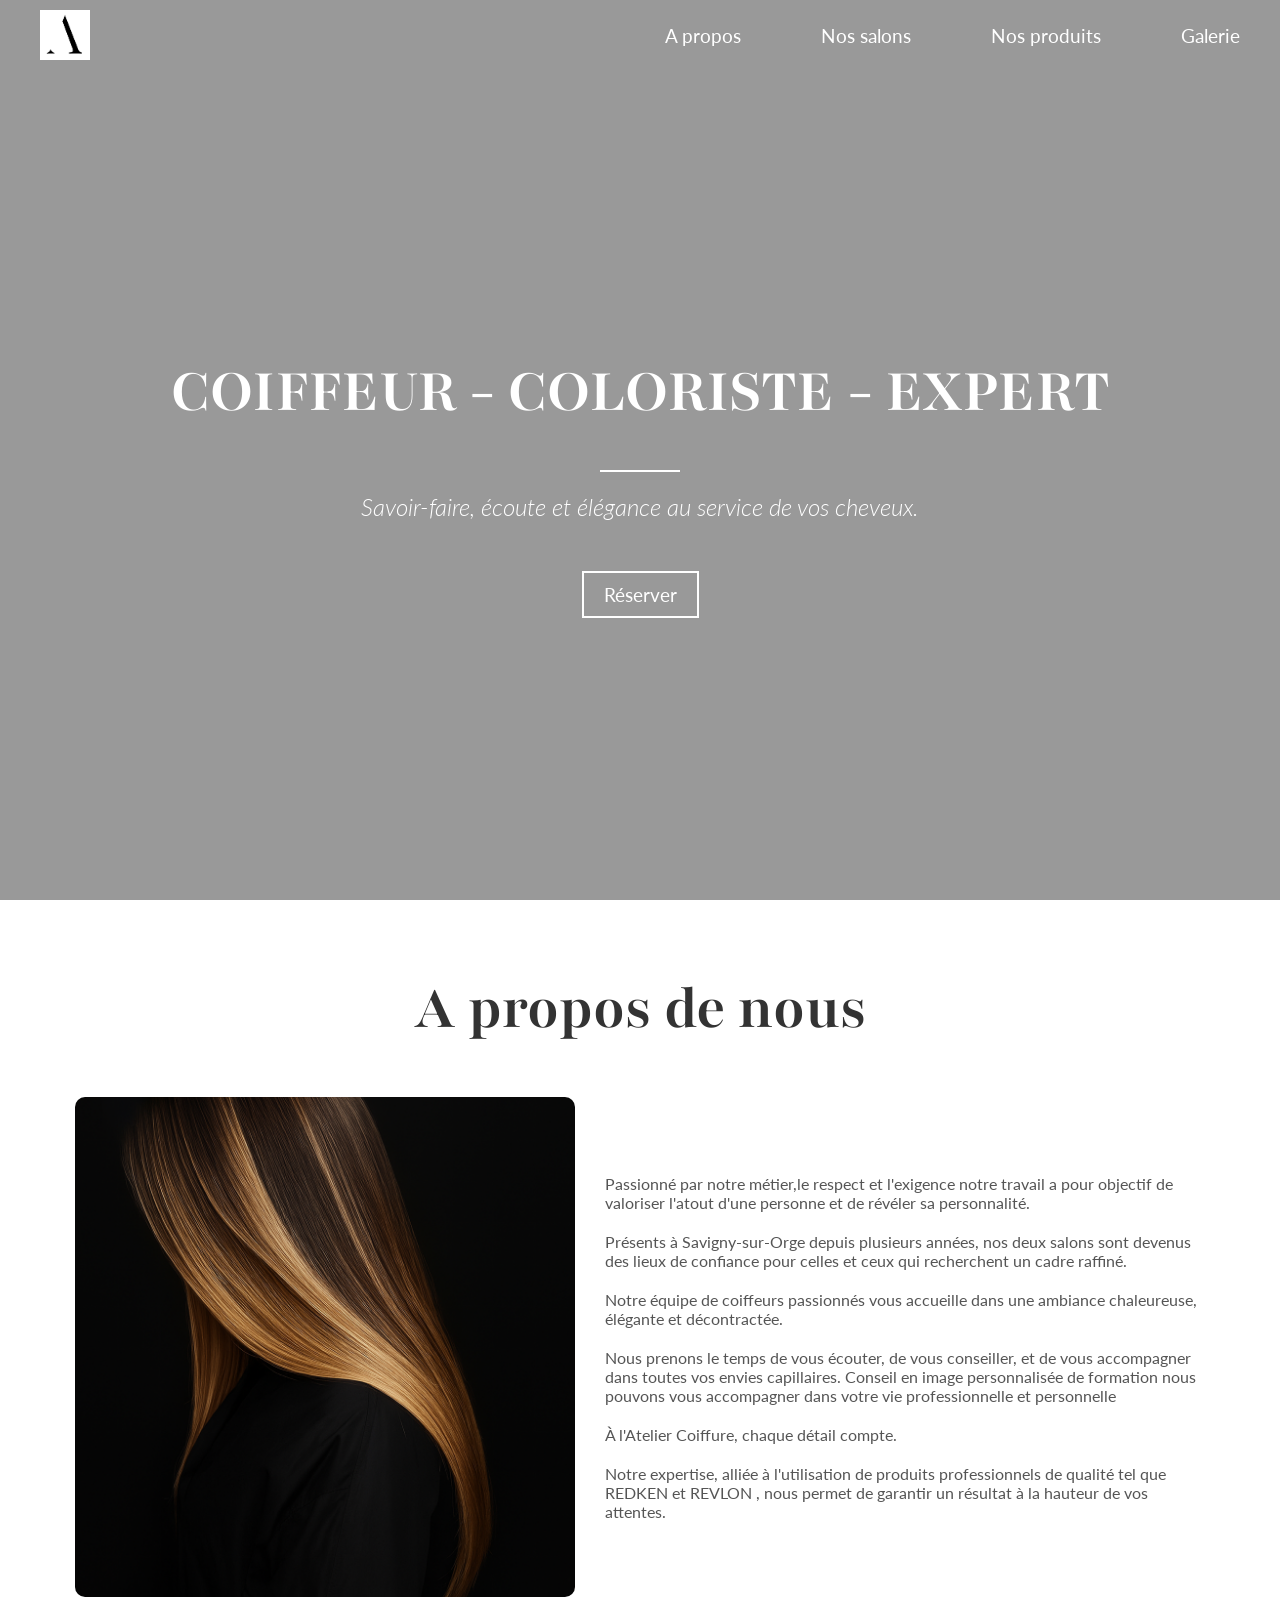
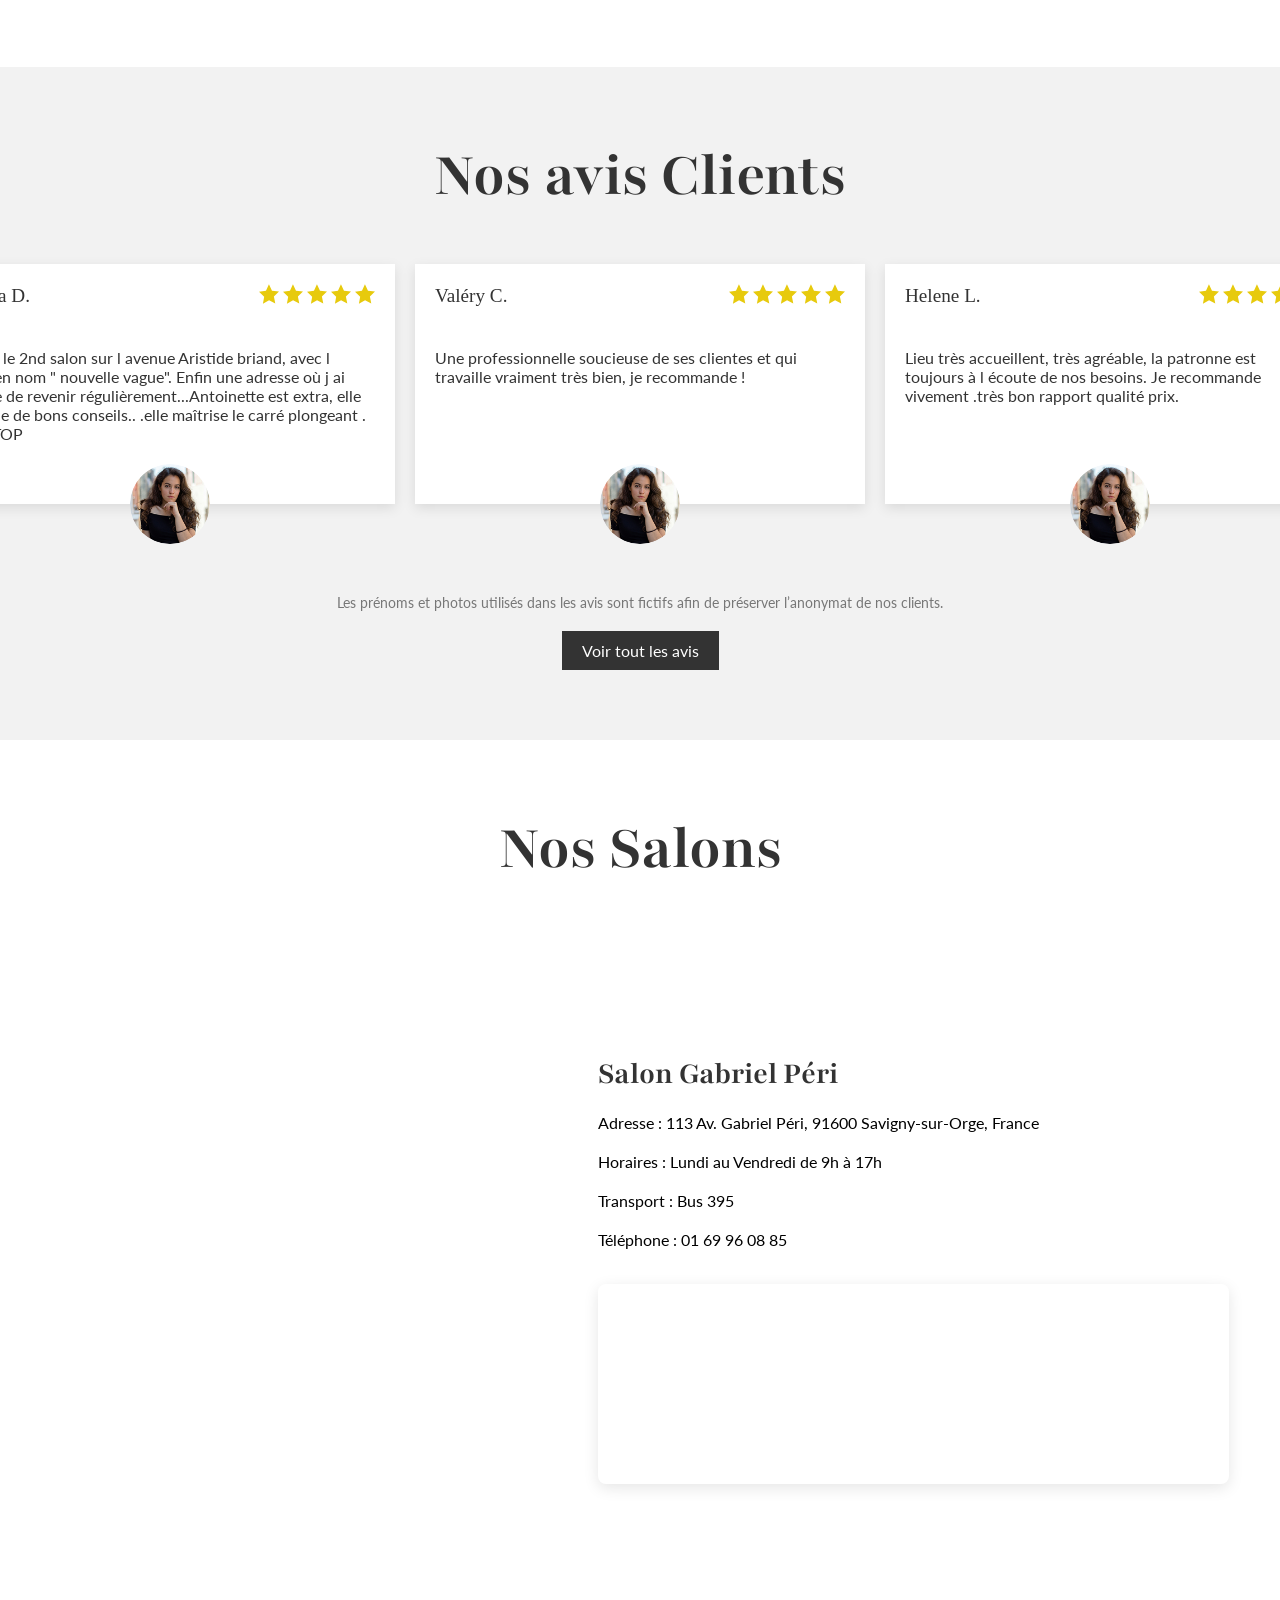
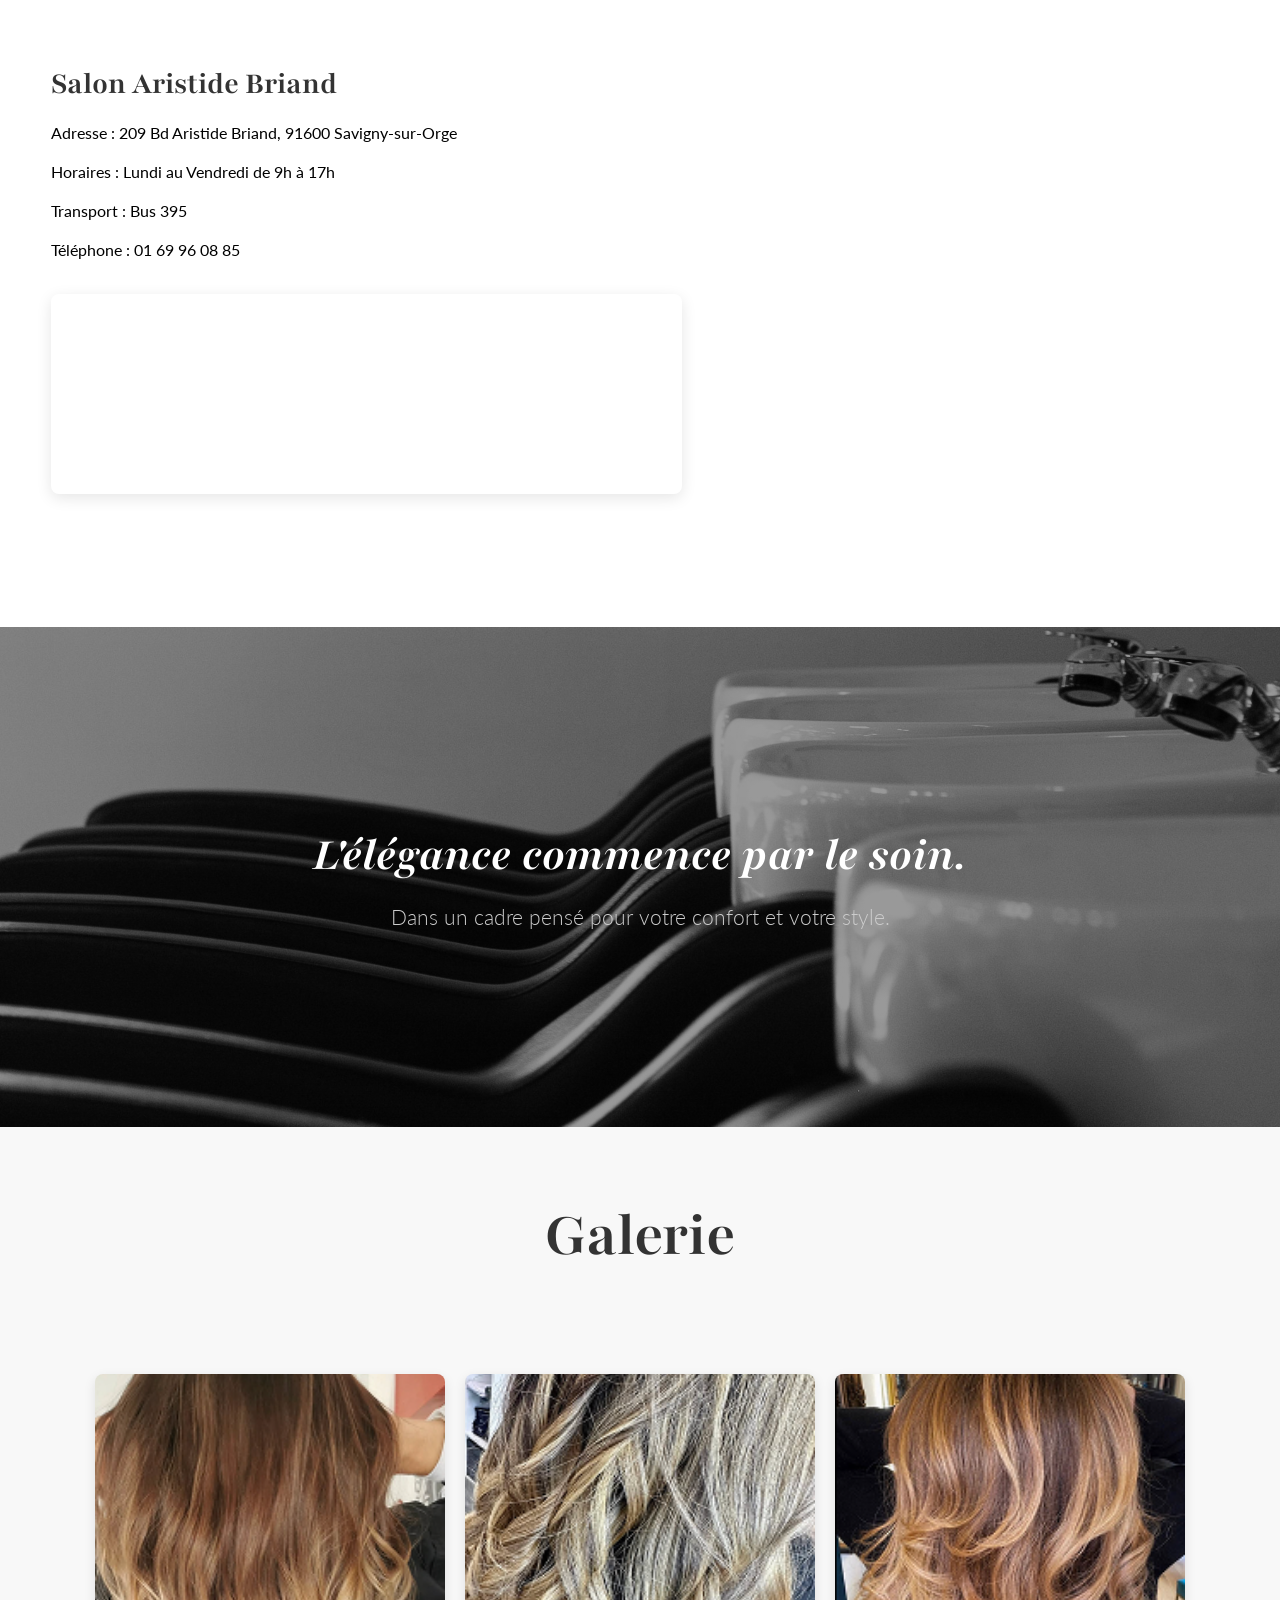
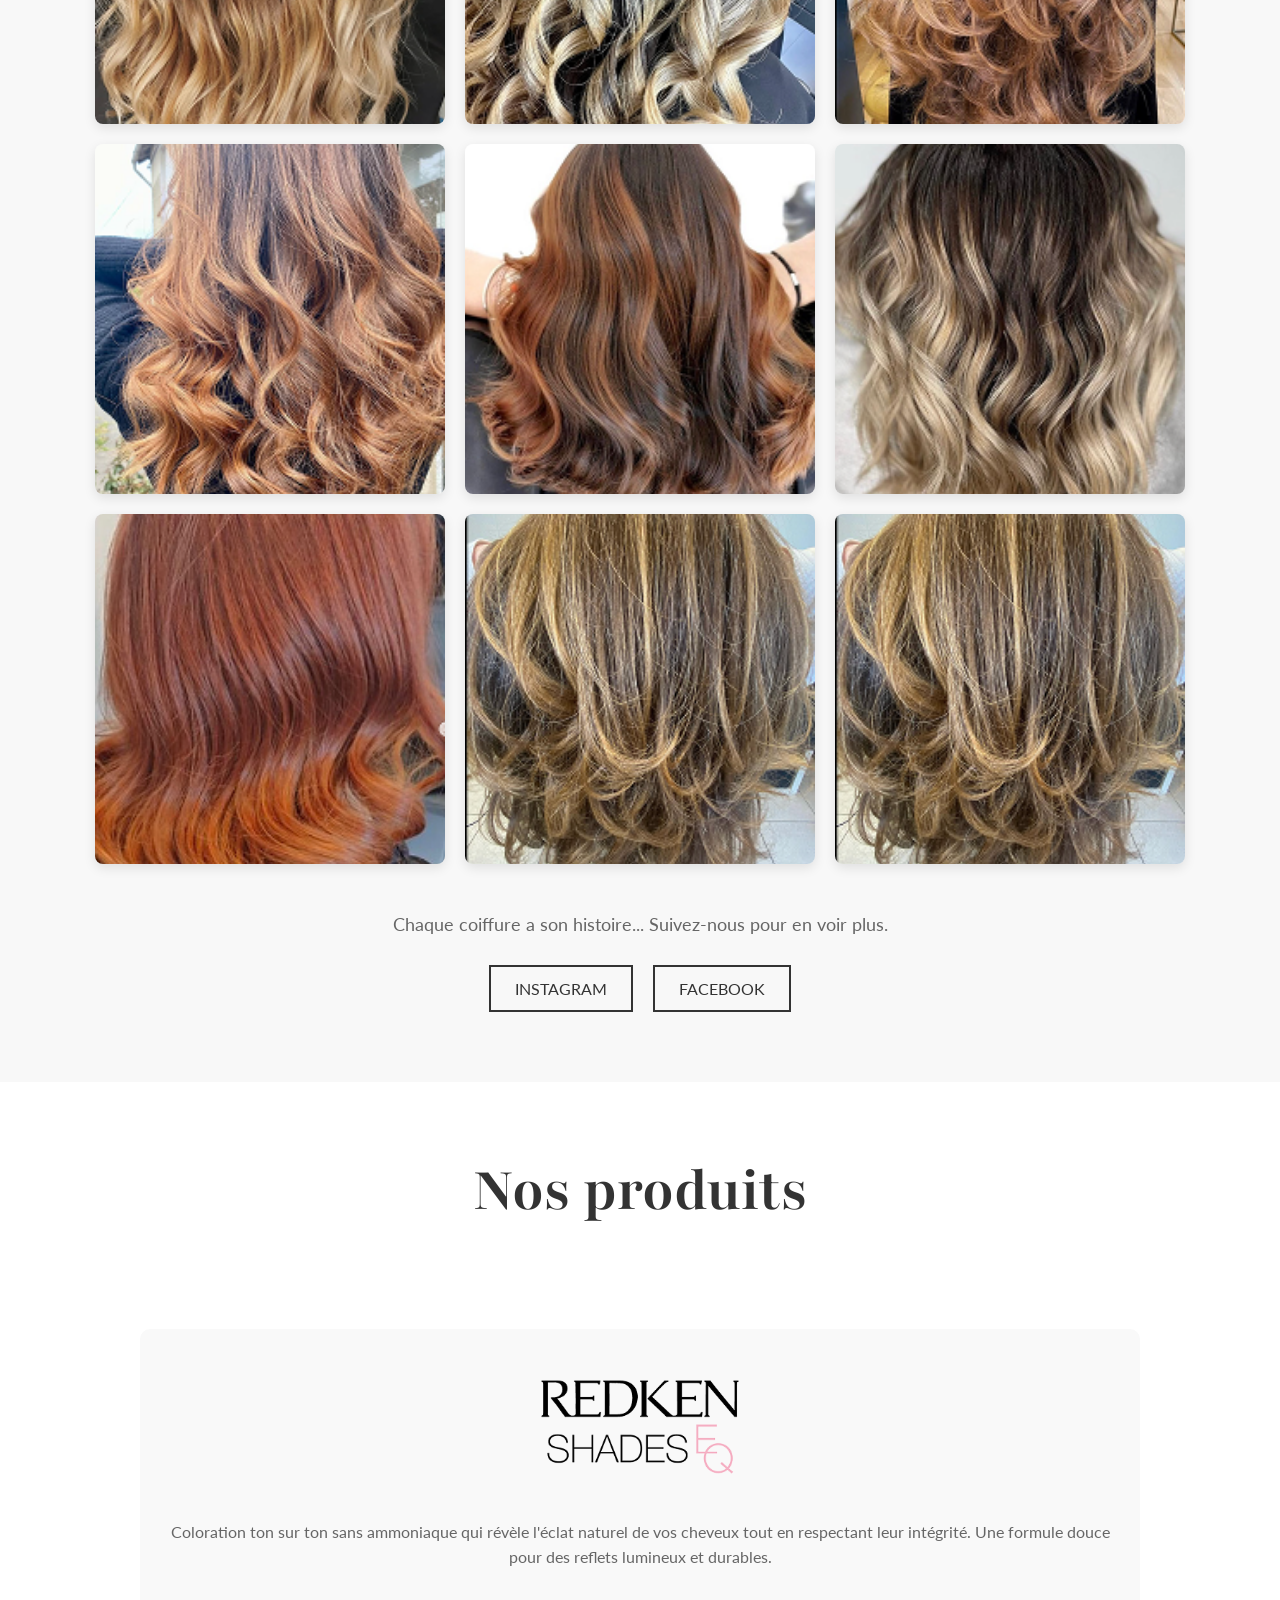
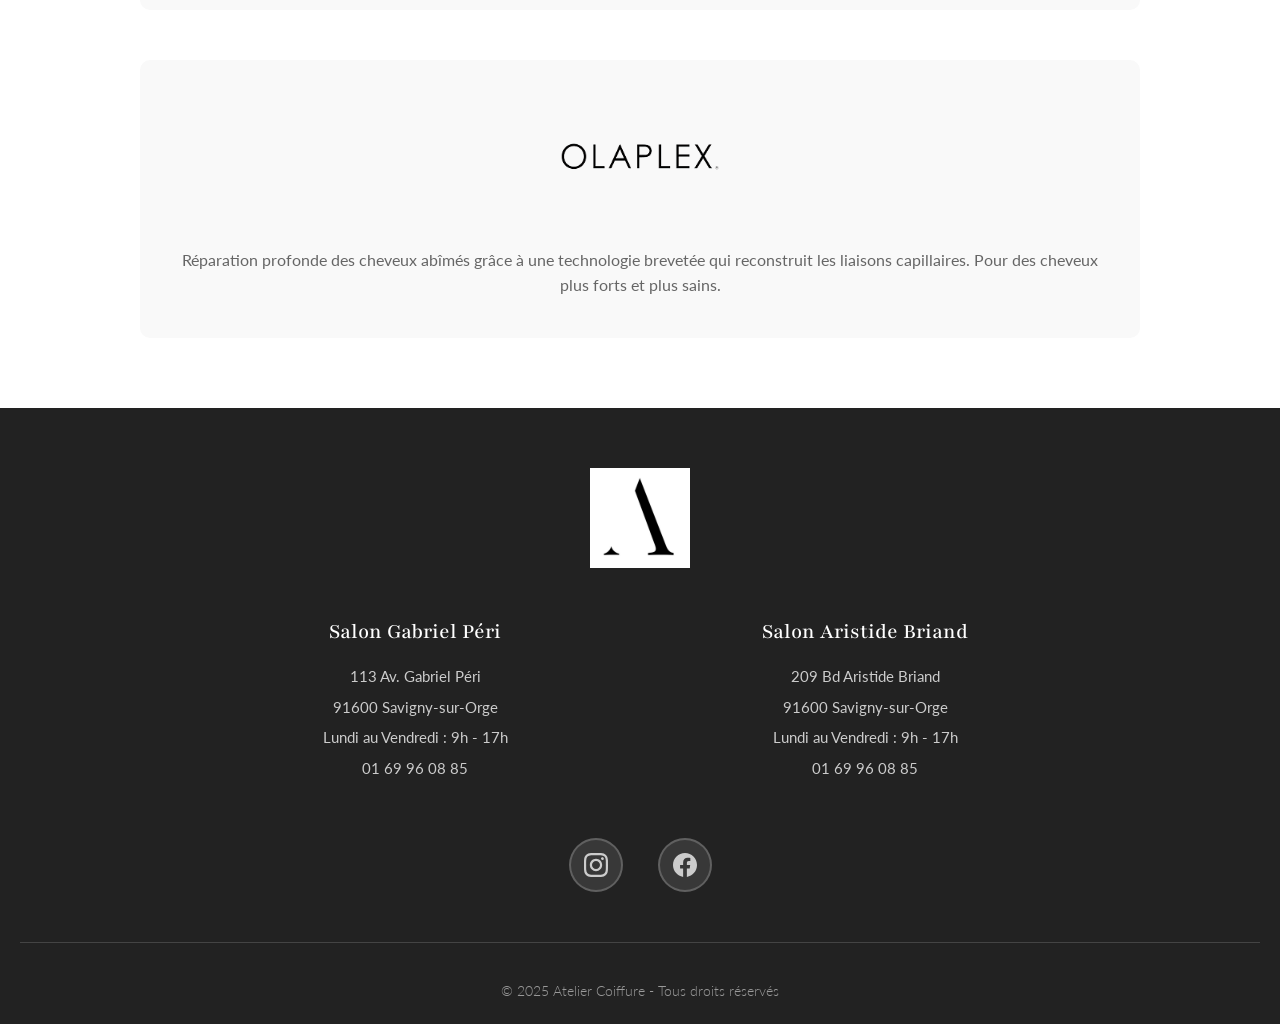
==== index.html @ f0783525 "first commit" ====
<!DOCTYPE html>
<html lang="en">
<head>
  <meta charset="UTF-8">
  <meta name="viewport" content="width=device-width, initial-scale=1.0">
  <link rel="stylesheet" href="styles.css">
  <link rel="stylesheet" href="fonts.css">
  <title>Document</title>
</head>
<body>
  <header class="header">
    <nav class="nav scroll-fade-in">
      <img src="./assets/logo.jpg" alt="logo ATelier Coiffure" class="logo">
      <ul class="nav-links lato-regular">
        <li><a href="#propos">A propos</a></li>
        <li><a href="#salons">Nos salons</a></li>
        <li><a href="#produits">Nos produits</a></li>
        <li><a href="#galerie">Galerie</a></li>
      </ul>
      <div class="hamburger">
        <span></span>
        <span></span>
        <span></span>
      </div>
    </nav>
    <div class="header-content scroll-fade-in">
      <h1 class="title-header">COIFFEUR  - COLORISTE  - EXPERT</h1>
      <span class="bar-deco"></span>
      <p class="lato-light-italic sub-title-header">Savoir-faire, écoute et élégance au service de vos cheveux.</p>
      <div></div>
        <a class="btn btn-header" style="text-decoration: none;" href="#salons">Réserver</a>
    </div>
  </header>
    <section id="propos" class="about-section scroll-fade-in">
    <h2 class="title-header title-about scroll-fade-in">A propos de nous</h2>
    <div class="scroll-fade-in">
      <img src="./assets/image-2-porpos.png" alt="">
      <p>
        <span>
          Passionné par notre métier,le respect et l'exigence notre travail a pour objectif de valoriser l'atout 
          d'une personne et de révéler sa personnalité.
        </span>
        <span>
         Présents à Savigny-sur-Orge depuis plusieurs années, nos deux salons sont devenus des lieux de confiance pour celles et ceux qui recherchent un cadre raffiné.
        </span>
        <span>
          Notre équipe de coiffeurs passionnés vous accueille dans une ambiance chaleureuse, 
          élégante et décontractée. 
        </span>
        <span>
          Nous prenons le temps de vous écouter, de vous conseiller, et de vous accompagner dans toutes vos envies capillaires.
          Conseil en image personnalisée de formation nous pouvons vous accompagner dans votre vie professionnelle et personnelle
        </span>
        <span> 
          À l'Atelier Coiffure, chaque détail compte. 
        </span>
        <span>
          Notre expertise, alliée à l'utilisation de produits professionnels de qualité tel que REDKEN et REVLON , 
          nous permet de garantir un résultat à la hauteur de vos attentes.
        </span>
      </p>
    </div>
    </div>
  </section>
  <section class="avis-section scroll-fade-in">
    <h2 class="title-header title-about scroll-fade-in">Nos avis Clients</h2>
    <div class="avis-container">
      <div class="avis-content scroll-slide-up">
        <div class="header-avis">
          <p>Anna D.</p>
          <div class="svg-stars">
              <svg viewBox="0 -0.5 33 33" version="1.1" xmlns="http://www.w3.org/2000/svg" xmlns:xlink="http://www.w3.org/1999/xlink" fill="#000000"><g id="SVGRepo_bgCarrier" stroke-width="0"></g><g id="SVGRepo_tracerCarrier" stroke-linecap="round" stroke-linejoin="round"></g><g id="SVGRepo_iconCarrier"> <!-- Uploaded to: SVG Repo, www.svgrepo.com, Generator: SVG Repo Mixer Tools --> <title>star</title> <desc>Created with Sketch.</desc> <defs> </defs> <g id="Vivid.JS" stroke="none" stroke-width="1" fill="none" fill-rule="evenodd"> <g id="Vivid-Icons" transform="translate(-903.000000, -411.000000)" fill="#e7ca0d"> <g id="Icons" transform="translate(37.000000, 169.000000)"> <g id="star" transform="translate(858.000000, 234.000000)"> <g transform="translate(7.000000, 8.000000)" id="Shape"> <polygon points="27.865 31.83 17.615 26.209 7.462 32.009 9.553 20.362 0.99 12.335 12.532 10.758 17.394 0 22.436 10.672 34 12.047 25.574 20.22"> </polygon> </g> </g> </g> </g> </g> </g></svg>
              <svg viewBox="0 -0.5 33 33" version="1.1" xmlns="http://www.w3.org/2000/svg" xmlns:xlink="http://www.w3.org/1999/xlink" fill="#000000"><g id="SVGRepo_bgCarrier" stroke-width="0"></g><g id="SVGRepo_tracerCarrier" stroke-linecap="round" stroke-linejoin="round"></g><g id="SVGRepo_iconCarrier"> <!-- Uploaded to: SVG Repo, www.svgrepo.com, Generator: SVG Repo Mixer Tools --> <title>star</title> <desc>Created with Sketch.</desc> <defs> </defs> <g id="Vivid.JS" stroke="none" stroke-width="1" fill="none" fill-rule="evenodd"> <g id="Vivid-Icons" transform="translate(-903.000000, -411.000000)" fill="#e7ca0d"> <g id="Icons" transform="translate(37.000000, 169.000000)"> <g id="star" transform="translate(858.000000, 234.000000)"> <g transform="translate(7.000000, 8.000000)" id="Shape"> <polygon points="27.865 31.83 17.615 26.209 7.462 32.009 9.553 20.362 0.99 12.335 12.532 10.758 17.394 0 22.436 10.672 34 12.047 25.574 20.22"> </polygon> </g> </g> </g> </g> </g> </g></svg>
              <svg viewBox="0 -0.5 33 33" version="1.1" xmlns="http://www.w3.org/2000/svg" xmlns:xlink="http://www.w3.org/1999/xlink" fill="#000000"><g id="SVGRepo_bgCarrier" stroke-width="0"></g><g id="SVGRepo_tracerCarrier" stroke-linecap="round" stroke-linejoin="round"></g><g id="SVGRepo_iconCarrier"> <!-- Uploaded to: SVG Repo, www.svgrepo.com, Generator: SVG Repo Mixer Tools --> <title>star</title> <desc>Created with Sketch.</desc> <defs> </defs> <g id="Vivid.JS" stroke="none" stroke-width="1" fill="none" fill-rule="evenodd"> <g id="Vivid-Icons" transform="translate(-903.000000, -411.000000)" fill="#e7ca0d"> <g id="Icons" transform="translate(37.000000, 169.000000)"> <g id="star" transform="translate(858.000000, 234.000000)"> <g transform="translate(7.000000, 8.000000)" id="Shape"> <polygon points="27.865 31.83 17.615 26.209 7.462 32.009 9.553 20.362 0.99 12.335 12.532 10.758 17.394 0 22.436 10.672 34 12.047 25.574 20.22"> </polygon> </g> </g> </g> </g> </g> </g></svg>
              <svg viewBox="0 -0.5 33 33" version="1.1" xmlns="http://www.w3.org/2000/svg" xmlns:xlink="http://www.w3.org/1999/xlink" fill="#000000"><g id="SVGRepo_bgCarrier" stroke-width="0"></g><g id="SVGRepo_tracerCarrier" stroke-linecap="round" stroke-linejoin="round"></g><g id="SVGRepo_iconCarrier"> <!-- Uploaded to: SVG Repo, www.svgrepo.com, Generator: SVG Repo Mixer Tools --> <title>star</title> <desc>Created with Sketch.</desc> <defs> </defs> <g id="Vivid.JS" stroke="none" stroke-width="1" fill="none" fill-rule="evenodd"> <g id="Vivid-Icons" transform="translate(-903.000000, -411.000000)" fill="#e7ca0d"> <g id="Icons" transform="translate(37.000000, 169.000000)"> <g id="star" transform="translate(858.000000, 234.000000)"> <g transform="translate(7.000000, 8.000000)" id="Shape"> <polygon points="27.865 31.83 17.615 26.209 7.462 32.009 9.553 20.362 0.99 12.335 12.532 10.758 17.394 0 22.436 10.672 34 12.047 25.574 20.22"> </polygon> </g> </g> </g> </g> </g> </g></svg>
              <svg viewBox="0 -0.5 33 33" version="1.1" xmlns="http://www.w3.org/2000/svg" xmlns:xlink="http://www.w3.org/1999/xlink" fill="#000000"><g id="SVGRepo_bgCarrier" stroke-width="0"></g><g id="SVGRepo_tracerCarrier" stroke-linecap="round" stroke-linejoin="round"></g><g id="SVGRepo_iconCarrier"> <!-- Uploaded to: SVG Repo, www.svgrepo.com, Generator: SVG Repo Mixer Tools --> <title>star</title> <desc>Created with Sketch.</desc> <defs> </defs> <g id="Vivid.JS" stroke="none" stroke-width="1" fill="none" fill-rule="evenodd"> <g id="Vivid-Icons" transform="translate(-903.000000, -411.000000)" fill="#e7ca0d"> <g id="Icons" transform="translate(37.000000, 169.000000)"> <g id="star" transform="translate(858.000000, 234.000000)"> <g transform="translate(7.000000, 8.000000)" id="Shape"> <polygon points="27.865 31.83 17.615 26.209 7.462 32.009 9.553 20.362 0.99 12.335 12.532 10.758 17.394 0 22.436 10.672 34 12.047 25.574 20.22"> </polygon> </g> </g> </g> </g> </g> </g></svg>
          </div>
        </div>
        <div class="content-avis">
          <p>Pour le 2nd salon sur l avenue Aristide briand, avec l ancien nom " nouvelle vague". Enfin une adresse où j ai envie de revenir régulièrement...Antoinette est extra, elle donne de bons conseils.. .elle maîtrise le carré plongeant . AU TOP</p>
        </div>
        <img src="./assets/avis-1.png" alt="avis photo client">
      </div>
            <div class="avis-content scroll-slide-up">
        <div class="header-avis">
          <p>Valéry C.</p>
          <div class="svg-stars">
              <svg viewBox="0 -0.5 33 33" version="1.1" xmlns="http://www.w3.org/2000/svg" xmlns:xlink="http://www.w3.org/1999/xlink" fill="#000000"><g id="SVGRepo_bgCarrier" stroke-width="0"></g><g id="SVGRepo_tracerCarrier" stroke-linecap="round" stroke-linejoin="round"></g><g id="SVGRepo_iconCarrier"> <!-- Uploaded to: SVG Repo, www.svgrepo.com, Generator: SVG Repo Mixer Tools --> <title>star</title> <desc>Created with Sketch.</desc> <defs> </defs> <g id="Vivid.JS" stroke="none" stroke-width="1" fill="none" fill-rule="evenodd"> <g id="Vivid-Icons" transform="translate(-903.000000, -411.000000)" fill="#e7ca0d"> <g id="Icons" transform="translate(37.000000, 169.000000)"> <g id="star" transform="translate(858.000000, 234.000000)"> <g transform="translate(7.000000, 8.000000)" id="Shape"> <polygon points="27.865 31.83 17.615 26.209 7.462 32.009 9.553 20.362 0.99 12.335 12.532 10.758 17.394 0 22.436 10.672 34 12.047 25.574 20.22"> </polygon> </g> </g> </g> </g> </g> </g></svg>
              <svg viewBox="0 -0.5 33 33" version="1.1" xmlns="http://www.w3.org/2000/svg" xmlns:xlink="http://www.w3.org/1999/xlink" fill="#000000"><g id="SVGRepo_bgCarrier" stroke-width="0"></g><g id="SVGRepo_tracerCarrier" stroke-linecap="round" stroke-linejoin="round"></g><g id="SVGRepo_iconCarrier"> <!-- Uploaded to: SVG Repo, www.svgrepo.com, Generator: SVG Repo Mixer Tools --> <title>star</title> <desc>Created with Sketch.</desc> <defs> </defs> <g id="Vivid.JS" stroke="none" stroke-width="1" fill="none" fill-rule="evenodd"> <g id="Vivid-Icons" transform="translate(-903.000000, -411.000000)" fill="#e7ca0d"> <g id="Icons" transform="translate(37.000000, 169.000000)"> <g id="star" transform="translate(858.000000, 234.000000)"> <g transform="translate(7.000000, 8.000000)" id="Shape"> <polygon points="27.865 31.83 17.615 26.209 7.462 32.009 9.553 20.362 0.99 12.335 12.532 10.758 17.394 0 22.436 10.672 34 12.047 25.574 20.22"> </polygon> </g> </g> </g> </g> </g> </g></svg>
              <svg viewBox="0 -0.5 33 33" version="1.1" xmlns="http://www.w3.org/2000/svg" xmlns:xlink="http://www.w3.org/1999/xlink" fill="#000000"><g id="SVGRepo_bgCarrier" stroke-width="0"></g><g id="SVGRepo_tracerCarrier" stroke-linecap="round" stroke-linejoin="round"></g><g id="SVGRepo_iconCarrier"> <!-- Uploaded to: SVG Repo, www.svgrepo.com, Generator: SVG Repo Mixer Tools --> <title>star</title> <desc>Created with Sketch.</desc> <defs> </defs> <g id="Vivid.JS" stroke="none" stroke-width="1" fill="none" fill-rule="evenodd"> <g id="Vivid-Icons" transform="translate(-903.000000, -411.000000)" fill="#e7ca0d"> <g id="Icons" transform="translate(37.000000, 169.000000)"> <g id="star" transform="translate(858.000000, 234.000000)"> <g transform="translate(7.000000, 8.000000)" id="Shape"> <polygon points="27.865 31.83 17.615 26.209 7.462 32.009 9.553 20.362 0.99 12.335 12.532 10.758 17.394 0 22.436 10.672 34 12.047 25.574 20.22"> </polygon> </g> </g> </g> </g> </g> </g></svg>
              <svg viewBox="0 -0.5 33 33" version="1.1" xmlns="http://www.w3.org/2000/svg" xmlns:xlink="http://www.w3.org/1999/xlink" fill="#000000"><g id="SVGRepo_bgCarrier" stroke-width="0"></g><g id="SVGRepo_tracerCarrier" stroke-linecap="round" stroke-linejoin="round"></g><g id="SVGRepo_iconCarrier"> <!-- Uploaded to: SVG Repo, www.svgrepo.com, Generator: SVG Repo Mixer Tools --> <title>star</title> <desc>Created with Sketch.</desc> <defs> </defs> <g id="Vivid.JS" stroke="none" stroke-width="1" fill="none" fill-rule="evenodd"> <g id="Vivid-Icons" transform="translate(-903.000000, -411.000000)" fill="#e7ca0d"> <g id="Icons" transform="translate(37.000000, 169.000000)"> <g id="star" transform="translate(858.000000, 234.000000)"> <g transform="translate(7.000000, 8.000000)" id="Shape"> <polygon points="27.865 31.83 17.615 26.209 7.462 32.009 9.553 20.362 0.99 12.335 12.532 10.758 17.394 0 22.436 10.672 34 12.047 25.574 20.22"> </polygon> </g> </g> </g> </g> </g> </g></svg>
              <svg viewBox="0 -0.5 33 33" version="1.1" xmlns="http://www.w3.org/2000/svg" xmlns:xlink="http://www.w3.org/1999/xlink" fill="#000000"><g id="SVGRepo_bgCarrier" stroke-width="0"></g><g id="SVGRepo_tracerCarrier" stroke-linecap="round" stroke-linejoin="round"></g><g id="SVGRepo_iconCarrier"> <!-- Uploaded to: SVG Repo, www.svgrepo.com, Generator: SVG Repo Mixer Tools --> <title>star</title> <desc>Created with Sketch.</desc> <defs> </defs> <g id="Vivid.JS" stroke="none" stroke-width="1" fill="none" fill-rule="evenodd"> <g id="Vivid-Icons" transform="translate(-903.000000, -411.000000)" fill="#e7ca0d"> <g id="Icons" transform="translate(37.000000, 169.000000)"> <g id="star" transform="translate(858.000000, 234.000000)"> <g transform="translate(7.000000, 8.000000)" id="Shape"> <polygon points="27.865 31.83 17.615 26.209 7.462 32.009 9.553 20.362 0.99 12.335 12.532 10.758 17.394 0 22.436 10.672 34 12.047 25.574 20.22"> </polygon> </g> </g> </g> </g> </g> </g></svg>
          </div>
        </div>
        <div class="content-avis">
          <p>Une professionnelle soucieuse de ses clientes et qui travaille vraiment très bien, je recommande !</p>
        </div>
        <img src="./assets/avis-1.png" alt="avis photo client">
      </div>
            <div class="avis-content scroll-slide-up">
        <div class="header-avis">
          <p>Helene L.</p>
          <div class="svg-stars">
              <svg viewBox="0 -0.5 33 33" version="1.1" xmlns="http://www.w3.org/2000/svg" xmlns:xlink="http://www.w3.org/1999/xlink" fill="#000000"><g id="SVGRepo_bgCarrier" stroke-width="0"></g><g id="SVGRepo_tracerCarrier" stroke-linecap="round" stroke-linejoin="round"></g><g id="SVGRepo_iconCarrier"> <!-- Uploaded to: SVG Repo, www.svgrepo.com, Generator: SVG Repo Mixer Tools --> <title>star</title> <desc>Created with Sketch.</desc> <defs> </defs> <g id="Vivid.JS" stroke="none" stroke-width="1" fill="none" fill-rule="evenodd"> <g id="Vivid-Icons" transform="translate(-903.000000, -411.000000)" fill="#e7ca0d"> <g id="Icons" transform="translate(37.000000, 169.000000)"> <g id="star" transform="translate(858.000000, 234.000000)"> <g transform="translate(7.000000, 8.000000)" id="Shape"> <polygon points="27.865 31.83 17.615 26.209 7.462 32.009 9.553 20.362 0.99 12.335 12.532 10.758 17.394 0 22.436 10.672 34 12.047 25.574 20.22"> </polygon> </g> </g> </g> </g> </g> </g></svg>
              <svg viewBox="0 -0.5 33 33" version="1.1" xmlns="http://www.w3.org/2000/svg" xmlns:xlink="http://www.w3.org/1999/xlink" fill="#000000"><g id="SVGRepo_bgCarrier" stroke-width="0"></g><g id="SVGRepo_tracerCarrier" stroke-linecap="round" stroke-linejoin="round"></g><g id="SVGRepo_iconCarrier"> <!-- Uploaded to: SVG Repo, www.svgrepo.com, Generator: SVG Repo Mixer Tools --> <title>star</title> <desc>Created with Sketch.</desc> <defs> </defs> <g id="Vivid.JS" stroke="none" stroke-width="1" fill="none" fill-rule="evenodd"> <g id="Vivid-Icons" transform="translate(-903.000000, -411.000000)" fill="#e7ca0d"> <g id="Icons" transform="translate(37.000000, 169.000000)"> <g id="star" transform="translate(858.000000, 234.000000)"> <g transform="translate(7.000000, 8.000000)" id="Shape"> <polygon points="27.865 31.83 17.615 26.209 7.462 32.009 9.553 20.362 0.99 12.335 12.532 10.758 17.394 0 22.436 10.672 34 12.047 25.574 20.22"> </polygon> </g> </g> </g> </g> </g> </g></svg>
              <svg viewBox="0 -0.5 33 33" version="1.1" xmlns="http://www.w3.org/2000/svg" xmlns:xlink="http://www.w3.org/1999/xlink" fill="#000000"><g id="SVGRepo_bgCarrier" stroke-width="0"></g><g id="SVGRepo_tracerCarrier" stroke-linecap="round" stroke-linejoin="round"></g><g id="SVGRepo_iconCarrier"> <!-- Uploaded to: SVG Repo, www.svgrepo.com, Generator: SVG Repo Mixer Tools --> <title>star</title> <desc>Created with Sketch.</desc> <defs> </defs> <g id="Vivid.JS" stroke="none" stroke-width="1" fill="none" fill-rule="evenodd"> <g id="Vivid-Icons" transform="translate(-903.000000, -411.000000)" fill="#e7ca0d"> <g id="Icons" transform="translate(37.000000, 169.000000)"> <g id="star" transform="translate(858.000000, 234.000000)"> <g transform="translate(7.000000, 8.000000)" id="Shape"> <polygon points="27.865 31.83 17.615 26.209 7.462 32.009 9.553 20.362 0.99 12.335 12.532 10.758 17.394 0 22.436 10.672 34 12.047 25.574 20.22"> </polygon> </g> </g> </g> </g> </g> </g></svg>
              <svg viewBox="0 -0.5 33 33" version="1.1" xmlns="http://www.w3.org/2000/svg" xmlns:xlink="http://www.w3.org/1999/xlink" fill="#000000"><g id="SVGRepo_bgCarrier" stroke-width="0"></g><g id="SVGRepo_tracerCarrier" stroke-linecap="round" stroke-linejoin="round"></g><g id="SVGRepo_iconCarrier"> <!-- Uploaded to: SVG Repo, www.svgrepo.com, Generator: SVG Repo Mixer Tools --> <title>star</title> <desc>Created with Sketch.</desc> <defs> </defs> <g id="Vivid.JS" stroke="none" stroke-width="1" fill="none" fill-rule="evenodd"> <g id="Vivid-Icons" transform="translate(-903.000000, -411.000000)" fill="#e7ca0d"> <g id="Icons" transform="translate(37.000000, 169.000000)"> <g id="star" transform="translate(858.000000, 234.000000)"> <g transform="translate(7.000000, 8.000000)" id="Shape"> <polygon points="27.865 31.83 17.615 26.209 7.462 32.009 9.553 20.362 0.99 12.335 12.532 10.758 17.394 0 22.436 10.672 34 12.047 25.574 20.22"> </polygon> </g> </g> </g> </g> </g> </g></svg>
              <svg viewBox="0 -0.5 33 33" version="1.1" xmlns="http://www.w3.org/2000/svg" xmlns:xlink="http://www.w3.org/1999/xlink" fill="#000000"><g id="SVGRepo_bgCarrier" stroke-width="0"></g><g id="SVGRepo_tracerCarrier" stroke-linecap="round" stroke-linejoin="round"></g><g id="SVGRepo_iconCarrier"> <!-- Uploaded to: SVG Repo, www.svgrepo.com, Generator: SVG Repo Mixer Tools --> <title>star</title> <desc>Created with Sketch.</desc> <defs> </defs> <g id="Vivid.JS" stroke="none" stroke-width="1" fill="none" fill-rule="evenodd"> <g id="Vivid-Icons" transform="translate(-903.000000, -411.000000)" fill="#e7ca0d"> <g id="Icons" transform="translate(37.000000, 169.000000)"> <g id="star" transform="translate(858.000000, 234.000000)"> <g transform="translate(7.000000, 8.000000)" id="Shape"> <polygon points="27.865 31.83 17.615 26.209 7.462 32.009 9.553 20.362 0.99 12.335 12.532 10.758 17.394 0 22.436 10.672 34 12.047 25.574 20.22"> </polygon> </g> </g> </g> </g> </g> </g></svg>
          </div>
        </div>
        <div class="content-avis">
          <p>Lieu très accueillent, très agréable,  la patronne est toujours à l écoute de nos besoins. Je recommande vivement .très bon rapport qualité prix.</p>
        </div>
        <img src="./assets/avis-1.png" alt="avis photo client">
      </div>
    </div>
    <p class="mention-avis-anno">Les prénoms et photos utilisés dans les avis sont fictifs afin de préserver l’anonymat de nos clients.</p>
      <a class="btn btn-avis lato-regular" href="https://www.google.fr/maps/place/Atelier+Coiffure/@48.69193,2.3455371,17z/data=!4m8!3m7!1s0x47e5d8abdb9933b7:0x248b8b92d68a80cd!8m2!3d48.6919265!4d2.348112!9m1!1b1!16s%2Fg%2F1tdb83zy?hl=fr&entry=ttu&g_ep=EgoyMDI1MDcyOC4wIKXMDSoASAFQAw%3D%3D" class="btn btn-avis lato-regular">Voir tout les avis</a>
  </section>
  <section id="salons" class="salon-section scroll-fade-in">
    <h2 class="title-header title-about scroll-fade-in">Nos Salons</h2>
    <div class="salon-content scroll-slide-left">
      <div class="img-container-salon-content">
      </div>
      <div class="text-container-salon-content">
        <h3 class="title-salon-content">Salon Gabriel Péri</h3>
        <p class="lato-regular">Adresse : 113 Av. Gabriel Péri, 91600 Savigny-sur-Orge, France</p>
        <p class="lato-regular">Horaires : Lundi au Vendredi de 9h à 17h</p>
        <p class="lato-regular">Transport : Bus 395</p>
        <p class="lato-regular">Téléphone : 01 69 96 08 85</p>
        <div class="google-integration">
          <iframe src="https://www.google.com/maps/embed?pb=!1m18!1m12!1m3!1d2624.123456789012!2d2.3455371!3d48.6919265!2m3!1f0!2f0!3f0!3m2!1i1024!2i768!4f13.1!3m3!1m2!1s0x47e5d8abdb9933b7%3A0x248b8b92d68a80cd!2sAtelier%20Coiffure!5e0!3m2!1sfr!2sfr!4v1616161616161" width="600" height="450" style="border:0;" allowfullscreen="" loading="lazy"></iframe>
        </div>
      </div>
    </div>

    <div class="salon-content scroll-slide-right">
      <div class="text-container-salon-content">
        <h3 class="title-salon-content">Salon Aristide Briand</h3>
        <p class="lato-regular">Adresse : 209 Bd Aristide Briand, 91600 Savigny-sur-Orge</p>
        <p class="lato-regular">Horaires : Lundi au Vendredi de 9h à 17h</p>
        <p class="lato-regular">Transport : Bus 395</p>
        <p class="lato-regular">Téléphone : 01 69 96 08 85</p>
        <div class="google-integration">
          <iframe src="https://www.google.com/maps/embed?pb=!1m18!1m12!1m3!1d2624.123456789012!2d2.3455371!3d48.6919265!2m3!1f0!2f0!3f0!3m2!1i1024!2i768!4f13.1!3m3!1m2!1s0x47e5d8abdb9933b7%3A0x248b8b92d68a80cd!2sAtelier%20Coiffure!5e0!3m2!1sfr!2sfr!4v1616161616161" width="600" height="450" style="border:0;" allowfullscreen="" loading="lazy"></iframe>
        </div>
      </div>
      <div class="img-container-salon-content-2"></div>
    </div>
  </section>

  <section class="baseline-section scroll-fade-in">
    <div class="baseline-content scroll-fade-in">
      <h2 class="baseline-title">L'élégance commence par le soin.</h2>
      <p class="baseline-subtitle">Dans un cadre pensé pour votre confort et votre style.</p>
    </div>
  </section>

  <section id="galerie" class="galery-section scroll-fade-in">
    <h2 class="title-header title-about scroll-fade-in">Galerie</h2>
    <div class="gallery-grid">
      <div class="gallery-item scroll-scale-in">
        <img src="./assets/galery-1.png" alt="Coiffure réalisée 1">
      </div>
      <div class="gallery-item scroll-scale-in">
        <img src="./assets/galery-2.png" alt="Coiffure réalisée 2">
      </div>
      <div class="gallery-item scroll-scale-in">
        <img src="./assets/galery-3.png" alt="Coiffure réalisée 3">
      </div>
      <div class="gallery-item scroll-scale-in">
        <img src="./assets/galery-4.png" alt="Coiffure réalisée 4">
      </div>
      <div class="gallery-item scroll-scale-in">
        <img src="./assets/galery-5.png" alt="Coiffure réalisée 5">
      </div>
      <div class="gallery-item scroll-scale-in">
        <img src="./assets/galery-6.png" alt="Coiffure réalisée 6">
      </div>
      <div class="gallery-item scroll-scale-in">
        <img src="./assets/galery-7.png" alt="Coiffure réalisée 7">
      </div>
      <div class="gallery-item scroll-scale-in">
        <img src="./assets/galery-8.png" alt="Coiffure réalisée 8">
      </div>
      <div class="gallery-item scroll-scale-in">
        <img src="./assets/galery-8.png" alt="Coiffure réalisée 9">
      </div>
    </div>
    <p class="gallery-subtitle">Chaque coiffure a son histoire... Suivez-nous pour en voir plus.</p>
    <div class="social-links">
      <a href="https://www.instagram.com/atelier_coiffure__91/" class="social-btn lato-regular">INSTAGRAM</a>
      <a href="https://www.facebook.com/profile.php?id=100065063558309&locale=fr_FR" class="social-btn lato-regular">FACEBOOK</a>
    </div>
  </section>

  <section id="produits" class="product-section scroll-fade-in">
    <h2 class="title-header title-about scroll-fade-in">Nos produits</h2>
    <div class="products-container">
      <div class="product-item scroll-slide-up">
        <div class="product-logo">
          <img src="./assets/redken.png" alt="Logo Redken">
        </div>
        <div class="product-content">
          <p class="product-description">Coloration ton sur ton sans ammoniaque qui révèle l'éclat naturel de vos cheveux tout en respectant leur intégrité. Une formule douce pour des reflets lumineux et durables.</p>
        </div>
      </div>
      <div class="product-item scroll-slide-up">
        <div class="product-logo">
          <img src="./assets/olaplex.png" alt="Logo Olaplex">
        </div>
        <div class="product-content">
          <p class="product-description">Réparation profonde des cheveux abîmés grâce à une technologie brevetée qui reconstruit les liaisons capillaires. Pour des cheveux plus forts et plus sains.</p>
        </div>
      </div>
    </div>
  </section>

  <footer class="footer scroll-fade-in">
    <div class="footer-content">
      <!-- Logo centré en haut -->
      <div class="footer-logo">
        <img src="./assets/logo.jpg" alt="logo Atelier Coiffure" class="footer-logo-img">
      </div>
      
      <!-- Adresses centrées -->
      <div class="footer-salons">
        <div class="footer-salon">
          <h3 class="footer-salon-title">Salon Gabriel Péri</h3>
          <p>113 Av. Gabriel Péri</p>
          <p>91600 Savigny-sur-Orge</p>
          <p>Lundi au Vendredi : 9h - 17h</p>
          <p>01 69 96 08 85</p>
        </div>
        <div class="footer-salon">
          <h3 class="footer-salon-title">Salon Aristide Briand</h3>
          <p>209 Bd Aristide Briand</p>
          <p>91600 Savigny-sur-Orge</p>
          <p>Lundi au Vendredi : 9h - 17h</p>
          <p>01 69 96 08 85</p>
        </div>
      </div>
      
      <!-- Réseaux sociaux centrés -->
      <div class="footer-social">
        <div class="footer-social-icons">
          <a href="https://www.instagram.com/atelier_coiffure__91/" aria-label="Instagram">
            <svg width="24" height="24" viewBox="0 0 24 24" fill="currentColor">
              <path d="M12 2.163c3.204 0 3.584.012 4.85.07 3.252.148 4.771 1.691 4.919 4.919.058 1.265.069 1.645.069 4.849 0 3.205-.012 3.584-.069 4.849-.149 3.225-1.664 4.771-4.919 4.919-1.266.058-1.644.07-4.85.07-3.204 0-3.584-.012-4.849-.07-3.26-.149-4.771-1.699-4.919-4.92-.058-1.265-.07-1.644-.07-4.849 0-3.204.013-3.583.07-4.849.149-3.227 1.664-4.771 4.919-4.919 1.266-.057 1.645-.069 4.849-.069zm0-2.163c-3.259 0-3.667.014-4.947.072-4.358.2-6.78 2.618-6.98 6.98-.059 1.281-.073 1.689-.073 4.948 0 3.259.014 3.668.072 4.948.2 4.358 2.618 6.78 6.98 6.98 1.281.058 1.689.072 4.948.072 3.259 0 3.668-.014 4.948-.072 4.354-.2 6.782-2.618 6.979-6.98.059-1.28.073-1.689.073-4.948 0-3.259-.014-3.667-.072-4.947-.196-4.354-2.617-6.78-6.979-6.98-1.281-.059-1.69-.073-4.949-.073zm0 5.838c-3.403 0-6.162 2.759-6.162 6.162s2.759 6.163 6.162 6.163 6.162-2.759 6.162-6.163c0-3.403-2.759-6.162-6.162-6.162zm0 10.162c-2.209 0-4-1.79-4-4 0-2.209 1.791-4 4-4s4 1.791 4 4c0 2.21-1.791 4-4 4zm6.406-11.845c-.796 0-1.441.645-1.441 1.44s.645 1.44 1.441 1.44c.795 0 1.439-.645 1.439-1.40s-.644-1.44-1.439-1.44z"/>
            </svg>
          </a>
          <a href="https://www.facebook.com/profile.php?id=100065063558309&locale=fr_FR" aria-label="Facebook">
            <svg width="24" height="24" viewBox="0 0 24 24" fill="currentColor">
              <path d="M24 12.073c0-6.627-5.373-12-12-12s-12 5.373-12 12c0 5.99 4.388 10.954 10.125 11.854v-8.385H7.078v-3.47h3.047V9.43c0-3.007 1.792-4.669 4.533-4.669 1.312 0 2.686.235 2.686.235v2.953H15.83c-1.491 0-1.956.925-1.956 1.874v2.25h3.328l-.532 3.47h-2.796v8.385C19.612 23.027 24 18.062 24 12.073z"/>
            </svg>
          </a>
        </div>
      </div>
    </div>
    
    <!-- Mention en bas -->
    <div class="footer-bottom">
      <p>© 2025 Atelier Coiffure - Tous droits réservés</p>
    </div>
  </footer>
  <script src="script.js"></script>
</body>
</html>
---- styles.css ----
* {
  margin: 0;
  padding: 0;
}

html {
  scroll-behavior: smooth;
}

.header {
  height: 100vh;
  width: 100%;
  background-image: linear-gradient(rgba(0, 0, 0, 0.4), rgba(0, 0, 0, 0.4)), url('./assets/home-hero.jpg');
  background-position: center;
  background-repeat: no-repeat;
  background-size: cover;
  position: relative;
}

.logo {
  width: 50px;
  height: 50px;
  margin-left: 40px;
}

.nav-links {
  display: flex;
  justify-content: space-around;
  align-items: center;
  height: 100%;
  gap: 80px;
}

.nav {
  display: flex;
  width: 100%;
  height: 70px;
  align-items: center;
  justify-content: space-between;
}

.nav.nav-scrolled {
  background-color: rgba(0, 0, 0, 0.95);
  box-shadow: 0 2px 10px rgba(0, 0, 0, 0.3);
}

.nav-links {
  margin-right: 40px;
  list-style: none;
}

.hamburger {
  display: none;
  flex-direction: column;
  cursor: pointer;
  margin-right: 40px;
}

.hamburger span {
  width: 25px;
  height: 3px;
  background-color: white;
  margin: 3px 0;
  transition: 0.3s;
}

.hamburger.active span:nth-child(1) {
  transform: rotate(-45deg) translate(-5px, 6px);
}

.hamburger.active span:nth-child(2) {
  opacity: 0;
}

.hamburger.active span:nth-child(3) {
  transform: rotate(45deg) translate(-5px, -6px);
}

/* Responsive styles */
/* Très grands écrans */
@media screen and (min-width: 1200px) {
  .gallery-item {
    flex: 0 0 calc(33.333% - 20px);
    max-width: 380px;
  }
}

/* Tablettes et écrans moyens */
@media screen and (max-width: 1024px) {
  .title-header {
    font-size: 3.5em !important;
  }

  .sub-title-header {
    font-size: 1.4em !important;
  }

  /* About section responsive */
  .about-section {
    padding: 50px 20px;
  }

  .about-section div p {
    font-size: 1em;
  }

  .title-about {
    font-size: 3em;
  }

  /* Avis section responsive */
  .avis-content {
    width: 420px;
    min-height: 230px;
  }

  /* Salon section responsive */
  .salon-section {
    padding: 50px 3%;
    gap: 50px;
  }

  .salon-content {
    gap: 3%;
  }

  .img-container-salon-content,
  .img-container-salon-content-2 {
    width: 45%;
    height: 55vh;
    min-height: 350px;
    max-height: 500px;
    min-width: 250px;
    border-radius: 12px;
  }

  .text-container-salon-content {
    width: 52%;
    min-height: 350px;
    gap: 18px;
    padding: 15px 0;
  }

  .title-salon-content {
    font-size: 1.8em;
  }

  .google-integration iframe {
    height: 250px;
    width: 100%;
    border-radius: 8px;
  }

  .google-integration {
    border-radius: 8px;
    overflow: hidden;
    box-shadow: 0 4px 15px rgba(0, 0, 0, 0.1);
    margin: 15px 0;
  }

  /* Gallery section responsive */
  .gallery-grid {
    gap: 15px;
    max-width: 900px;
    padding: 0 15px;
  }

  .gallery-item {
    flex: 0 0 calc(33.333% - 15px);
    max-width: 280px;
    min-width: 200px;
  }

  /* Baseline section responsive */
  .baseline-title {
    font-size: 2.5em;
  }

  .baseline-subtitle {
    font-size: 1.2em;
  }

  /* Gallery section responsive */
  .gallery-grid {
    gap: 15px;
    max-width: 800px;
  }

  .gallery-item {
    flex: 0 0 calc(33.333% - 10px);
    max-width: 240px;
  }

  /* Product section responsive */
  .products-container {
    gap: 30px;
  }

  .product-item {
    padding: 30px 20px;
  }

  /* Footer responsive */
  .footer {
    padding: 50px 20px 0;
  }

  .footer-content {
    gap: 45px;
  }

  .footer-logo-img {
    width: 90px;
    height: 90px;
  }

  .footer-salons {
    gap: 70px;
    flex-direction: row !important;
  }

  .footer-salon {
    min-width: 250px;
    max-width: 300px;
  }

  .footer-salon-title {
    font-size: 1.3em;
  }

  .footer-salon p {
    font-size: 0.9em;
  }

  .footer-social-icons {
    gap: 30px;
  }

  .footer-social-icons a {
    width: 45px;
    height: 45px;
  }

  .footer-social-icons svg {
    width: 22px;
    height: 22px;
  }

  .footer-bottom {
    padding: 35px 0 20px;
    margin-top: 45px;
  }

  .footer-bottom p {
    font-size: 0.8em;
  }
}

/* Écrans moyens (900px) */
@media screen and (max-width: 900px) {
  .title-header {
    font-size: 3.2em !important;
  }

  .sub-title-header {
    font-size: 1.35em !important;
  }

  /* Salon section responsive */
  .salon-content {
    gap: 3%;
  }

  .img-container-salon-content,
  .img-container-salon-content-2 {
    width: 45%;
    height: 50vh;
    min-height: 320px;
    max-height: 450px;
    min-width: 220px;
    border-radius: 10px;
  }

  .text-container-salon-content {
    width: 52%;
    min-height: 320px;
    gap: 16px;
    padding: 15px 0;
  }

  .title-salon-content {
    font-size: 1.7em;
  }

  .google-integration iframe {
    height: 220px;
    width: 100%;
    border-radius: 6px;
  }

  .google-integration {
    border-radius: 6px;
    overflow: hidden;
    box-shadow: 0 4px 12px rgba(0, 0, 0, 0.1);
    margin: 15px 0;
  }

  .salon-section {
    padding: 45px 3%;
    gap: 45px;
  }
}

/* Tablettes en mode portrait */
@media screen and (max-width: 768px) {
  .nav-links {
    position: fixed;
    top: 70px;
    right: -100%;
    width: 100%;
    height: calc(100vh - 70px);
    background-color: rgba(0, 0, 0, 0.95);
    flex-direction: column;
    justify-content: flex-start;
    align-items: center;
    transition: right 0.3s ease;
    padding-top: 50px;
    margin-right: 0;
  }

  .nav-links.active {
    right: 0;
  }

  .nav-links li {
    margin: 20px 0;
  }

  .nav-links a {
    font-size: 1.5em;
  }

  .hamburger {
    display: flex;
  }

  .title-header {
    font-size: 3em;
    padding: 0 20px;
  }

  .sub-title-header {
    font-size: 1.3em;
    padding: 0 20px;
  }

  .btn-header {
    font-size: 1em;
    padding: 8px 16px;
  }

  .logo {
    width: 40px;
    height: 40px;
    margin-left: 20px;
  }

  /* About section responsive */
  .about-section {
    padding: 40px 15px;
  }

  .about-section div {
    flex-direction: column;
    gap: 20px;
  }

  .about-section img {
    max-width: 400px;
  }

  .about-section div p {
    max-width: 100%;
    font-size: 1em;
  }

  .title-about {
    font-size: 2.5em;
    margin-bottom: 30px;
  }

  /* Avis section responsive */
  .avis-container {
    flex-direction: column;
    gap: 60px !important;
  }

  .avis-content {
    width: 100%;
    max-width: 400px;
  }

  .avis-section {
    padding: 40px 15px;
  }

  /* Salon section responsive */
  .salon-content {
    flex-direction: column;
    gap: 40px;
    width: 100%;
    padding: 0 5%;
  }

  .img-container-salon-content,
  .img-container-salon-content-2 {
    width: 90% !important;
    max-width: 600px;
    height: 50vh;
    min-height: 300px;
    max-height: 400px;
    border-radius: 10px;
    margin: 0 auto;
  }

  .text-container-salon-content {
    width: 90% !important;
    max-width: 600px;
    min-height: auto;
    gap: 20px;
    text-align: center;
    padding: 20px 5%;
    margin: 0 auto;
  }

  .title-salon-content {
    font-size: 1.6em;
  }

  .google-integration {
    margin: 15px auto;
    border-radius: 8px;
    overflow: hidden;
    box-shadow: 0 4px 15px rgba(0, 0, 0, 0.15);
  }

  .google-integration iframe {
    height: 250px;
    width: 100%;
    border-radius: 8px;
  }
  }

  .salon-section {
    padding: 40px 5%;
    gap: 50px;
  }

  /* Gallery section responsive */
  .gallery-grid {
    gap: 15px;
    max-width: 700px;
    padding: 0 20px;
  }

  .gallery-item {
    flex: 0 0 calc(50% - 15px);
    max-width: 320px;
    min-width: 180px;
  }

  .galery-section {
    padding: 50px 5%;
  }

  /* Baseline section responsive */
  .baseline-title {
    font-size: 2.2em;
  }

  .baseline-subtitle {
    font-size: 1.1em;
  }

  .baseline-section {
    padding: 60px 15px;
  }

  /* Gallery section responsive */
  .gallery-grid {
    gap: 15px;
    max-width: 700px;
  }

  .gallery-item {
    flex: 0 0 calc(50% - 8px);
    max-width: 300px;
  }

  .galery-section {
    padding: 50px 15px;
  }

  /* Product section responsive */
  .products-container {
    flex-direction: column;
    gap: 30px;
  }

  .product-section {
    padding: 50px 15px;
  }

  /* Footer responsive */
  .footer {
    padding: 45px 15px 0;
  }

  .footer-content {
    gap: 40px;
  }

  .footer-logo-img {
    width: 85px;
    height: 85px;
  }

  .footer-salons {
    gap: 50px;
  }

  .footer-salon {
    min-width: auto;
    max-width: 100%;
  }

  .footer-salon-title {
    font-size: 1.25em;
  }

  .footer-salon p {
    font-size: 0.9em;
  }

  .footer-social-icons {
    gap: 28px;
  }

  .footer-social-icons a {
    width: 42px;
    height: 42px;
  }

  .footer-social-icons svg {
    width: 20px;
    height: 20px;
  }

  .footer-bottom {
    padding: 32px 0 18px;
    margin-top: 40px;
  }

  .footer-bottom p {
    font-size: 0.78em;
  }

/* Smartphones en mode paysage */
@media screen and (max-width: 640px) {
  .title-header {
    font-size: 2.5em !important;
    padding: 0 20px;
  }

  .sub-title-header {
    font-size: 1.2em !important;
    padding: 0 20px;
  }

  /* About section responsive */
  .title-about {
    font-size: 2.2em !important;
  }

  .about-section div p {
    font-size: 0.95em;
  }

  /* Avis section responsive */
  .avis-content {
    width: 100%;
    max-width: 350px;
  }

  .content-avis p {
    font-size: 0.95em;
  }

  .mention-avis-anno {
    font-size: 0.85em;
    padding: 0 15px;
  }

  .btn-avis {
    font-size: 0.95em;
    padding: 8px 16px;
  }

  /* Salon section responsive */
  .img-container-salon-content,
  .img-container-salon-content-2 {
    height: 45vh;
    width: 95% !important;
    max-width: 100%;
    min-height: 250px;
    max-height: 350px;
    border-radius: 8px;
  }

  .title-salon-content {
    font-size: 1.5em;
  }

  .text-container-salon-content {
    width: 95%;
    padding: 15px;
  }

  .text-container-salon-content p {
    font-size: 0.95em;
  }

  .google-integration iframe {
    height: 220px;
    width: 100%;
    border-radius: 6px;
  }

  .google-integration {
    border-radius: 6px;
    overflow: hidden;
    box-shadow: 0 3px 12px rgba(0, 0, 0, 0.12);
    width: 100%;
    margin: 15px 0;
  }

  .salon-section {
    padding: 30px 5%;
    gap: 40px;
  }

  /* Gallery section responsive */
  .gallery-grid {
    gap: 12px;
    max-width: 100%;
    padding: 0 20px;
  }

  .gallery-item {
    flex: 0 0 calc(50% - 12px);
    max-width: 250px;
    min-width: 150px;
  }

  .galery-section {
    padding: 40px 5%;
  }

  /* Baseline section responsive */
  .baseline-title {
    font-size: 2em;
  }

  .baseline-subtitle {
    font-size: 1em;
    padding: 0 15px;
  }

  .baseline-section {
    padding: 50px 15px;
  }

  /* Gallery section responsive */
  .gallery-grid {
    gap: 12px;
    max-width: 100%;
  }

  .gallery-item {
    flex: 0 0 calc(50% - 6px);
    max-width: 250px;
  }

  .galery-section {
    padding: 40px 15px;
  }

  .social-links {
    flex-direction: column;
    gap: 15px;
  }

  /* Product section responsive */
  .product-item {
    padding: 25px 15px;
  }

  .product-title {
    font-size: 1.3em;
  }

  .product-description {
    font-size: 0.95em;
  }

  .product-section {
    padding: 40px 15px;
  }

  /* Footer responsive */
  .footer {
    padding: 40px 15px 0;
  }

  .footer-content {
    gap: 38px;
  }

  .footer-logo-img {
    width: 80px;
    height: 80px;
  }

  .footer-salons {
    gap: 45px;
  }

  .footer-salon {
    min-width: auto;
    max-width: 100%;
  }

  .footer-salon-title {
    font-size: 1.2em;
  }

  .footer-salon p {
    font-size: 0.88em;
  }

  .footer-social-icons {
    gap: 26px;
  }

  .footer-social-icons a {
    width: 40px;
    height: 40px;
  }

  .footer-social-icons svg {
    width: 19px;
    height: 19px;
  }

  .footer-bottom {
    padding: 30px 0 17px;
    margin-top: 38px;
  }

  .footer-bottom p {
    font-size: 0.76em;
  }
}

/* Écrans moyens-petits */
@media screen and (max-width: 600px) {
  /* Gallery section responsive */
  .gallery-grid {
    flex-direction: column;
    gap: 15px;
    max-width: 100%;
    padding: 0 15px;
  }

  .gallery-item {
    flex: 0 0 auto;
    width: 100%;
    max-width: 450px;
    min-width: auto;
  }
}

/* Smartphones en mode portrait */
@media screen and (max-width: 480px) {
  .title-header {
    font-size: 2em !important;
    line-height: 1.2;
  }

  .sub-title-header {
    font-size: 1em !important;
  }

  .btn-header {
    font-size: 0.9em !important;
    padding: 6px 12px;
  }

  .logo {
    width: 35px;
    height: 35px;
    margin-left: 15px;
  }

  .hamburger {
    margin-right: 15px;
  }

  .nav {
    height: 60px;
  }

  .header-content {
    height: calc(100vh - 60px);
    padding: 0 15px;
  }

  .nav-links {
    top: 60px;
    height: calc(100vh - 60px);
  }

  /* About section responsive */
  .about-section {
    padding: 30px 10px;
  }

  .title-about {
    font-size: 1.8em !important;
    margin-bottom: 25px;
  }

  .about-section img {
    max-width: 300px;
  }

  .about-section div p {
    font-size: 0.9em;
    gap: 15px;
  }

  .about-section div {
    gap: 15px;
  }

  /* Avis section responsive */
  .avis-content {
    width: 100%;
    max-width: 320px;
    min-height: 220px;
  }

  .content-avis p {
    font-size: 0.9em;
  }

  .header-avis p {
    font-size: 1.1em;
  }

  .mention-avis-anno {
    font-size: 0.8em;
    padding: 0 10px;
  }

  .btn-avis {
    font-size: 0.9em;
    padding: 6px 14px;
  }

  .avis-section {
    padding: 30px 10px;
  }

  /* Salon section responsive */
  .img-container-salon-content,
  .img-container-salon-content-2 {
    height: 40vh;
    max-width: 100%;
    width: 95%;
    min-height: 200px;
    max-height: 300px;
    border-radius: 8px;
  }

  .title-salon-content {
    font-size: 1.4em;
  }

  .text-container-salon-content {
    width: 95%;
    padding: 10px;
  }

  .text-container-salon-content p {
    font-size: 0.9em;
  }

  .google-integration iframe {
    height: 200px;
    width: 100%;
    border-radius: 6px;
  }

  .google-integration {
    border-radius: 6px;
    overflow: hidden;
    box-shadow: 0 3px 10px rgba(0, 0, 0, 0.1);
    width: 100%;
    margin: 15px 0;
  }

  .salon-section {
    padding: 25px 5%;
    gap: 35px;
  }

  .salon-content {
    gap: 30px;
  }

  /* Gallery section responsive */
  .gallery-grid {
    flex-direction: column;
    gap: 15px;
    padding: 0 10px;
  }

  .gallery-item {
    flex: 0 0 auto;
    width: 100%;
    max-width: 400px;
  }

  .galery-section {
    padding: 30px 5%;
  }

  /* Baseline section responsive */
  .baseline-title {
    font-size: 1.8em;
  }

  .baseline-subtitle {
    font-size: 0.95em;
    padding: 0 10px;
  }

  .baseline-section {
    padding: 40px 10px;
  }

  /* Gallery section responsive */
  .gallery-grid {
    flex-direction: column;
    gap: 15px;
  }

  .gallery-item {
    flex: 0 0 auto;
    width: 100%;
    max-width: 350px;
  }

  .galery-section {
    padding: 30px 10px;
  }

  .social-links {
    flex-direction: column;
    gap: 12px;
  }

  .social-btn {
    font-size: 0.9em;
    padding: 10px 20px;
  }

  /* Product section responsive */
  .product-item {
    padding: 20px 10px;
  }

  .product-title {
    font-size: 1.2em;
  }

  .product-description {
    font-size: 0.9em;
  }

  .product-section {
    padding: 30px 10px;
  }

  /* Footer responsive */
  .footer {
    padding: 35px 10px 0;
  }

  .footer-content {
    gap: 35px;
  }

  .footer-logo-img {
    width: 75px;
    height: 75px;
  }

  .footer-salons {
    gap: 35px;
  }

  .footer-salon {
    min-width: auto;
    max-width: 100%;
  }

  .footer-salon-title {
    font-size: 1.15em;
  }

  .footer-salon p {
    font-size: 0.85em;
  }

  .footer-social-icons {
    gap: 24px;
  }

  .footer-social-icons a {
    width: 38px;
    height: 38px;
  }

  .footer-social-icons svg {
    width: 18px;
    height: 18px;
  }

  .footer-bottom {
    padding: 28px 0 15px;
    margin-top: 35px;
  }

  .footer-bottom p {
    font-size: 0.74em;
  }
}

/* Très petits écrans */
@media screen and (max-width: 360px) {
  .title-header {
    font-size: 1.8em !important;
    line-height: 1.1;
    padding: 0 10px;
  }

  .sub-title-header {
    font-size: 0.9em !important;
    padding: 0 10px;
  }

  .btn-header {
    font-size: 0.8em !important;
    padding: 5px 10px;
  }

  .logo {
    width: 30px;
    height: 30px;
    margin-left: 10px;
  }

  .hamburger {
    margin-right: 10px;
  }

  .bar-deco {
    width: 60px;
  }

  /* About section responsive */
  .about-section {
    padding: 25px 8px;
  }

  .title-about {
    font-size: 1.6em !important;
    margin-bottom: 20px;
  }

  .about-section img {
    max-width: 250px;
  }

  .about-section div p {
    font-size: 0.85em;
    gap: 12px;
  }

  .about-section div {
    gap: 12px;
  }

  /* Avis section responsive */
  .avis-content {
    width: 100%;
    max-width: 300px;
    min-height: 200px;
  }

  .content-avis {
    padding: 15px;
  }

  .content-avis p {
    font-size: 0.85em;
  }

  .header-avis {
    padding: 15px;
  }

  .header-avis p {
    font-size: 1em;
  }

  .svg-stars svg {
    width: 18px;
  }

  .avis-content img {
    width: 70px;
    height: 70px;
    bottom: -35px;
    right: calc(50% - 35px);
  }

  .mention-avis-anno {
    font-size: 0.75em;
    padding: 0 8px;
    margin-top: 50px;
  }

  .btn-avis {
    font-size: 0.85em;
    padding: 5px 12px;
  }

  .avis-section {
    padding: 25px 8px;
  }

  /* Salon section responsive */
  .img-container-salon-content,
  .img-container-salon-content-2 {
    height: 35vh;
    max-width: 100%;
    width: 95%;
    min-height: 180px;
    max-height: 250px;
    border-radius: 6px;
  }

  .title-salon-content {
    font-size: 1.2em;
  }

  .text-container-salon-content {
    width: 95%;
    padding: 8px;
  }

  .text-container-salon-content p {
    font-size: 0.85em;
  }

  .text-container-salon-content {
    gap: 15px;
  }

  .google-integration iframe {
    height: 180px;
    width: 100%;
    border-radius: 6px;
  }

  .google-integration {
    border-radius: 6px;
    overflow: hidden;
    box-shadow: 0 2px 8px rgba(0, 0, 0, 0.08);
    width: 100%;
    margin: 10px 0;
  }

  .salon-section {
    padding: 20px 4%;
    gap: 30px;
  }

  .salon-content {
    gap: 25px;
  }

  /* Gallery section responsive */
  .gallery-grid {
    flex-direction: column;
    gap: 12px;
    max-width: 100%;
    padding: 0 8px;
  }

  .gallery-item {
    flex: 0 0 auto;
    width: 100%;
    max-width: 350px;
  }

  .galery-section {
    padding: 25px 4%;
  }

  /* Baseline section responsive */
  .baseline-title {
    font-size: 1.6em;
    padding: 0 8px;
  }

  .baseline-subtitle {
    font-size: 0.9em;
    padding: 0 8px;
  }

  .baseline-section {
    padding: 35px 8px;
  }

  /* Gallery section responsive */
  .gallery-grid {
    flex-direction: column;
    gap: 12px;
    max-width: 100%;
  }

  .gallery-item {
    flex: 0 0 auto;
    width: 100%;
    max-width: 300px;
  }

  .galery-section {
    padding: 25px 8px;
  }

  .social-links {
    flex-direction: column;
    gap: 10px;
  }

  .social-btn {
    font-size: 0.85em;
    padding: 8px 16px;
  }

  /* Product section responsive */
  .product-item {
    padding: 15px 8px;
  }

  .product-title {
    font-size: 1.1em;
  }

  .product-description {
    font-size: 0.85em;
  }

  .product-section {
    padding: 25px 8px;
  }

  /* Footer responsive */
  .footer {
    padding: 30px 8px 0;
  }

  .footer-content {
    gap: 30px;
  }

  .footer-logo-img {
    width: 65px;
    height: 65px;
  }

  .footer-salons {
    gap: 30px;
  }

  .footer-salon {
    min-width: auto;
    max-width: 100%;
  }

  .footer-salon-title {
    font-size: 1.05em;
  }

  .footer-salon p {
    font-size: 0.8em;
  }

  .footer-social-icons {
    gap: 20px;
  }

  .footer-social-icons a {
    width: 35px;
    height: 35px;
  }

  .footer-social-icons svg {
    width: 16px;
    height: 16px;
  }

  .footer-bottom {
    padding: 25px 0 12px;
    margin-top: 30px;
  }

  .footer-bottom p {
    font-size: 0.7em;
  }
}

.nav-links a:hover {
  color: #f0f0f0;
}

.nav-links a {
  color: white;
  text-decoration: none;
  font-size: 1.2em;
} 

.header-content {
  display: flex;
  align-items: center;
  flex-direction: column;
  height: calc(100vh - 70px);
  justify-content: center;
}

.title-header {
  color: white;
  font-family: 'Playfair', serif;
  font-size: 4em;
  text-align: center;
  margin-bottom: 20px;
}

.bar-deco {
  display: block;
  width: 80px;
  height: 2px;
  background-color: white;
  margin: 20px 0;
}

.sub-title-header {
  color: white;
  font-family: 'Lato', sans-serif;
  font-size: 1.5em;
  text-align: center;
  margin-bottom: 30px;
}

.btn-header {
  background-color: transparent;
  color: white;
  padding: 10px 20px;
  border: 2px solid white;
  cursor: pointer;
  font-family: 'Lato', sans-serif;
  font-size: 1.2em;
  margin-top: 20px;
}

.btn-header:hover {
  background-color: white;
  color: black;
}

/* about-section */
.about-section {
  padding: 70px 20px;
  min-height: auto;
  display: flex;
  flex-direction: column;
  align-items: center;
}

.title-about {
  color: #333;
  margin-bottom: 50px;
}

.about-section img {
  width: 100%;
  max-width: 500px;
  height: auto;
  border-radius: 10px;
}

.about-section div {
  display: flex;
  justify-content: center;
  align-items: center;
  gap: 30px;
}

.about-section div p {
  font-family: 'Lato', sans-serif;
  font-size: 1em;
  color: #555;
  max-width: 600px;
  display: flex;
  flex-direction: column;
  gap: 20px;
}

.avis-container {
  display: flex;
  align-items: center;
  padding: 0 20px 70px;
  gap: 20px;
}


.avis-section {
  display: flex;
  flex-direction: column;
  align-items: center;
  padding: 70px 20px;
  background-color: #F2F2F2;
  height: auto;
}

.avis-content {
  background-color: white;
  width: 450px;
  min-height: 240px;
  position: relative;
  box-shadow: rgba(0, 0, 0, 0.1) 0px 4px 12px;
}

.avis-content img {
  position: absolute;
  bottom: -40px;
  right: calc(50% - 40px);
  width: 80px;
  height: 80px;
  border-radius: 50%;
}

.header-avis {
  display: flex;
  justify-content: space-between;
  align-items: center;
  padding: 20px;
}

.header-avis p {
  font-size: 1.2em;
  color: #333;
}

.svg-stars svg {
  width: 20px;
}

.content-avis {
  padding: 20px;
  font-family: 'Lato', sans-serif;
  font-size: 1em;
  color: #333;
}

.mention-avis-anno {
  font-family: 'Lato', sans-serif;
  font-size: 0.9em;
  color: #777;
  text-align: center;
  margin-top: 20px;
  padding: 0 20px;
}

.btn-avis {
  background-color: #333;
  color: white;
  padding: 10px 20px;
  border: none;
  cursor: pointer;
  font-family: 'Lato', sans-serif;
  font-size: 1em;
  margin-top: 20px;
  text-decoration: none;
}

/* salon-section */

.salon-section {
  padding: 70px 4%;
  display: flex;
  flex-direction: column;
  align-items: center;
  height: auto;
  gap: 70px;
}

.salon-content {
  display: flex;
  align-items: center;
  gap: 4%;
  width: 100%;
  max-width: 1200px;
  justify-content: center;
}

.img-container-salon-content {
  width: 45%;
  max-width: 500px;
  min-width: 280px;
  height: 60vh;
  min-height: 400px;
  max-height: 600px;
  background-image: url('./assets/salon-1.jpg');
  background-size: cover;
  background-position: center;
  flex-shrink: 0;
  border-radius: 12px;
}

.img-container-salon-content-2 {
  width: 45%;
  max-width: 500px;
  min-width: 280px;
  height: 60vh;
  min-height: 400px;
  max-height: 600px;
  background-image: url('./assets/salon-2.jpg');
  background-size: cover;
  background-position: center;
  flex-shrink: 0;
  border-radius: 12px;
}

.title-salon-content {
  font-family: 'Playfair', serif;
  font-size: 2em;
  color: #333;
}

.google-integration {
  width: 100%;
  border-radius: 8px;
  overflow: hidden;
  box-shadow: 0 4px 15px rgba(0, 0, 0, 0.1);
  height: 200px;
  margin: 15px 0;
}

.google-integration iframe {
  height: 200px;
  width: 100%;
  border-radius: 8px;
  border: 0;
}

.text-container-salon-content {
  display: flex;
  flex-direction: column;
  justify-content: space-between;
  gap: 20px;
  min-height: 400px;
  padding: 20px 0;
  width: 50%;
  flex: 1;
}

/* baseline-section */
.baseline-section {
  background-image: linear-gradient(rgba(0, 0, 0, 0.4), rgba(0, 0, 0, 0.4)), url('./assets/baseline.jpg');
  background-size: cover;
  background-position: center;
  background-repeat: no-repeat;
  color: white;
  padding: 100px 20px;
  text-align: center;
  min-height: 300px;
  display: flex;
  align-items: center;
  justify-content: center;
}

.baseline-content {
  max-width: 800px;
  margin: 0 auto;
}

.baseline-title {
  font-family: 'Playfair', serif;
  font-size: 3em;
  color: white;
  margin-bottom: 20px;
  font-style: italic;
}

.baseline-subtitle {
  font-family: 'Lato', sans-serif;
  font-size: 1.3em;
  color: #ccc;
  font-weight: 300;
}

/* galery-section */
.galery-section {
  padding: 70px 20px;
  display: flex;
  flex-direction: column;
  align-items: center;
  background-color: #f8f8f8;
}

.gallery-grid {
  display: flex;
  flex-wrap: wrap;
  justify-content: center;
  gap: 20px;
  max-width: 1200px;
  margin: 50px 0;
  padding: 0 10px;
}

.gallery-item {
  flex: 0 0 calc(33.333% - 20px);
  aspect-ratio: 1;
  overflow: hidden;
  border-radius: 8px;
  box-shadow: 0 4px 12px rgba(0, 0, 0, 0.1);
  max-width: 350px;
  min-width: 250px;
}

.gallery-item img {
  width: 100%;
  height: 100%;
  object-fit: cover;
  transition: transform 0.3s ease;
}

.gallery-item:hover img {
  transform: scale(1.05);
}

.gallery-subtitle {
  font-family: 'Lato', sans-serif;
  font-size: 1.1em;
  color: #666;
  text-align: center;
  margin-bottom: 30px;
}

.social-links {
  display: flex;
  gap: 20px;
}

.social-btn {
  background-color: transparent;
  color: #333;
  padding: 12px 24px;
  border: 2px solid #333;
  text-decoration: none;
  font-size: 1em;
  transition: all 0.3s ease;
}

.social-btn:hover {
  background-color: #333;
  color: white;
}

/* product-section */
.product-section {
  padding: 70px 20px;
  display: flex;
  flex-direction: column;
  align-items: center;
  background-color: white;
}

.products-container {
  display: flex;
  gap: 50px;
  max-width: 1000px;
  margin-top: 50px;
}

.product-item {
  flex: 1;
  text-align: center;
  padding: 40px 30px;
  background-color: #f9f9f9;
  border-radius: 10px;
}

.product-logo {
  margin-bottom: 30px;
}

.product-logo img {
  max-width: 200px;
  height: auto;
}

.product-title {
  font-family: 'Playfair', serif;
  font-size: 1.5em;
  color: #333;
  margin-bottom: 20px;
}

.product-description {
  font-family: 'Lato', sans-serif;
  font-size: 1em;
  color: #666;
  line-height: 1.6;
}

/* footer */
.footer {
  background-color: #222;
  color: white;
  padding: 60px 20px 0;
}

.footer-content {
  max-width: 1200px;
  margin: 0 auto;
  display: flex;
  flex-direction: column;
  align-items: center;
  text-align: center;
  gap: 50px;
}

.footer-logo {
  display: flex;
  justify-content: center;
  align-items: center;
}

.footer-logo-img {
  width: 100px;
  height: 100px;
  object-fit: cover;
}

.footer-salons {
  display: flex;
  gap: 100px;
  justify-content: center;
  flex-wrap: wrap;
  width: 100%;
}

.footer-salon {
  font-family: 'Lato', sans-serif;
  text-align: center;
  flex: 1;
  min-width: 280px;
  max-width: 350px;
}

.footer-salon-title {
  font-family: 'Playfair', serif;
  font-size: 1.4em;
  margin-bottom: 20px;
  color: white;
  font-weight: 500;
}

.footer-salon p {
  font-size: 0.95em;
  color: #ccc;
  margin-bottom: 8px;
  line-height: 1.5;
}

.footer-social {
  display: flex;
  justify-content: center;
  width: 100%;
}

.footer-social-icons {
  display: flex;
  gap: 35px;
  justify-content: center;
  align-items: center;
}

.footer-social-icons a {
  color: #ccc;
  transition: all 0.3s ease;
  display: flex;
  align-items: center;
  justify-content: center;
  width: 50px;
  height: 50px;
  border-radius: 50%;
  background-color: rgba(255, 255, 255, 0.1);
  border: 2px solid rgba(255, 255, 255, 0.2);
}

.footer-social-icons a:hover {
  color: white;
  background-color: rgba(255, 255, 255, 0.2);
  border-color: rgba(255, 255, 255, 0.4);
  transform: translateY(-2px);
}

.footer-social-icons svg {
  width: 24px;
  height: 24px;
}

.footer-bottom {
  text-align: center;
  padding: 40px 0 25px;
  border-top: 1px solid #444;
  margin-top: 50px;
  width: 100%;
}

.footer-bottom p {
  font-family: 'Lato', sans-serif;
  font-size: 0.85em;
  color: #999;
  font-weight: 300;
}

/* ===== ANIMATIONS AU SCROLL ===== */

/* Classes d'état initial (invisible) */
.scroll-fade-in,
.scroll-slide-up,
.scroll-slide-left,
.scroll-slide-right,
.scroll-scale-in {
  opacity: 0;
  transition: all 0.8s cubic-bezier(0.25, 0.46, 0.45, 0.94);
}

/* Fade in */
.scroll-fade-in {
  transform: translateY(30px);
}

.scroll-fade-in.visible {
  opacity: 1;
  transform: translateY(0);
}

/* Slide up */
.scroll-slide-up {
  transform: translateY(50px);
}

.scroll-slide-up.visible {
  opacity: 1;
  transform: translateY(0);
}

/* Slide from left */
.scroll-slide-left {
  transform: translateX(-50px);
}

.scroll-slide-left.visible {
  opacity: 1;
  transform: translateX(0);
}

/* Slide from right */
.scroll-slide-right {
  transform: translateX(50px);
}

.scroll-slide-right.visible {
  opacity: 1;
  transform: translateX(0);
}

/* Scale in */
.scroll-scale-in {
  transform: scale(0.9);
}

.scroll-scale-in.visible {
  opacity: 1;
  transform: scale(1);
}

/* Délais pour créer un effet de cascade */
.gallery-item:nth-child(1) { transition-delay: 0.1s; }
.gallery-item:nth-child(2) { transition-delay: 0.2s; }
.gallery-item:nth-child(3) { transition-delay: 0.3s; }
.gallery-item:nth-child(4) { transition-delay: 0.4s; }
.gallery-item:nth-child(5) { transition-delay: 0.5s; }
.gallery-item:nth-child(6) { transition-delay: 0.6s; }
.gallery-item:nth-child(7) { transition-delay: 0.7s; }
.gallery-item:nth-child(8) { transition-delay: 0.8s; }
.gallery-item:nth-child(9) { transition-delay: 0.9s; }

.avis-content:nth-child(1) { transition-delay: 0.1s; }
.avis-content:nth-child(2) { transition-delay: 0.3s; }
.avis-content:nth-child(3) { transition-delay: 0.5s; }

.product-item:nth-child(1) { transition-delay: 0.2s; }
.product-item:nth-child(2) { transition-delay: 0.4s; }
---- fonts.css ----
@import url('https://fonts.googleapis.com/css2?family=Lato:ital,wght@0,100;0,300;0,400;0,700;0,900;1,100;1,300;1,400;1,700;1,900&display=swap');
@import url('https://fonts.googleapis.com/css2?family=Playfair:ital,opsz,wght@0,5..1200,300..900;1,5..1200,300..900&display=swap');
.lato-thin {
  font-family: "Lato", sans-serif;
  font-weight: 100;
  font-style: normal;
}

.lato-light {
  font-family: "Lato", sans-serif;
  font-weight: 300;
  font-style: normal;
}

.lato-regular {
  font-family: "Lato", sans-serif;
  font-weight: 400;
  font-style: normal;
}

.lato-bold {
  font-family: "Lato", sans-serif;
  font-weight: 700;
  font-style: normal;
}

.lato-black {
  font-family: "Lato", sans-serif;
  font-weight: 900;
  font-style: normal;
}

.lato-thin-italic {
  font-family: "Lato", sans-serif;
  font-weight: 100;
  font-style: italic;
}

.lato-light-italic {
  font-family: "Lato", sans-serif;
  font-weight: 300;
  font-style: italic;
}

.lato-regular-italic {
  font-family: "Lato", sans-serif;
  font-weight: 400;
  font-style: italic;
}

.lato-bold-italic {
  font-family: "Lato", sans-serif;
  font-weight: 700;
  font-style: italic;
}

.lato-black-italic {
  font-family: "Lato", sans-serif;
  font-weight: 900;
  font-style: italic;
}
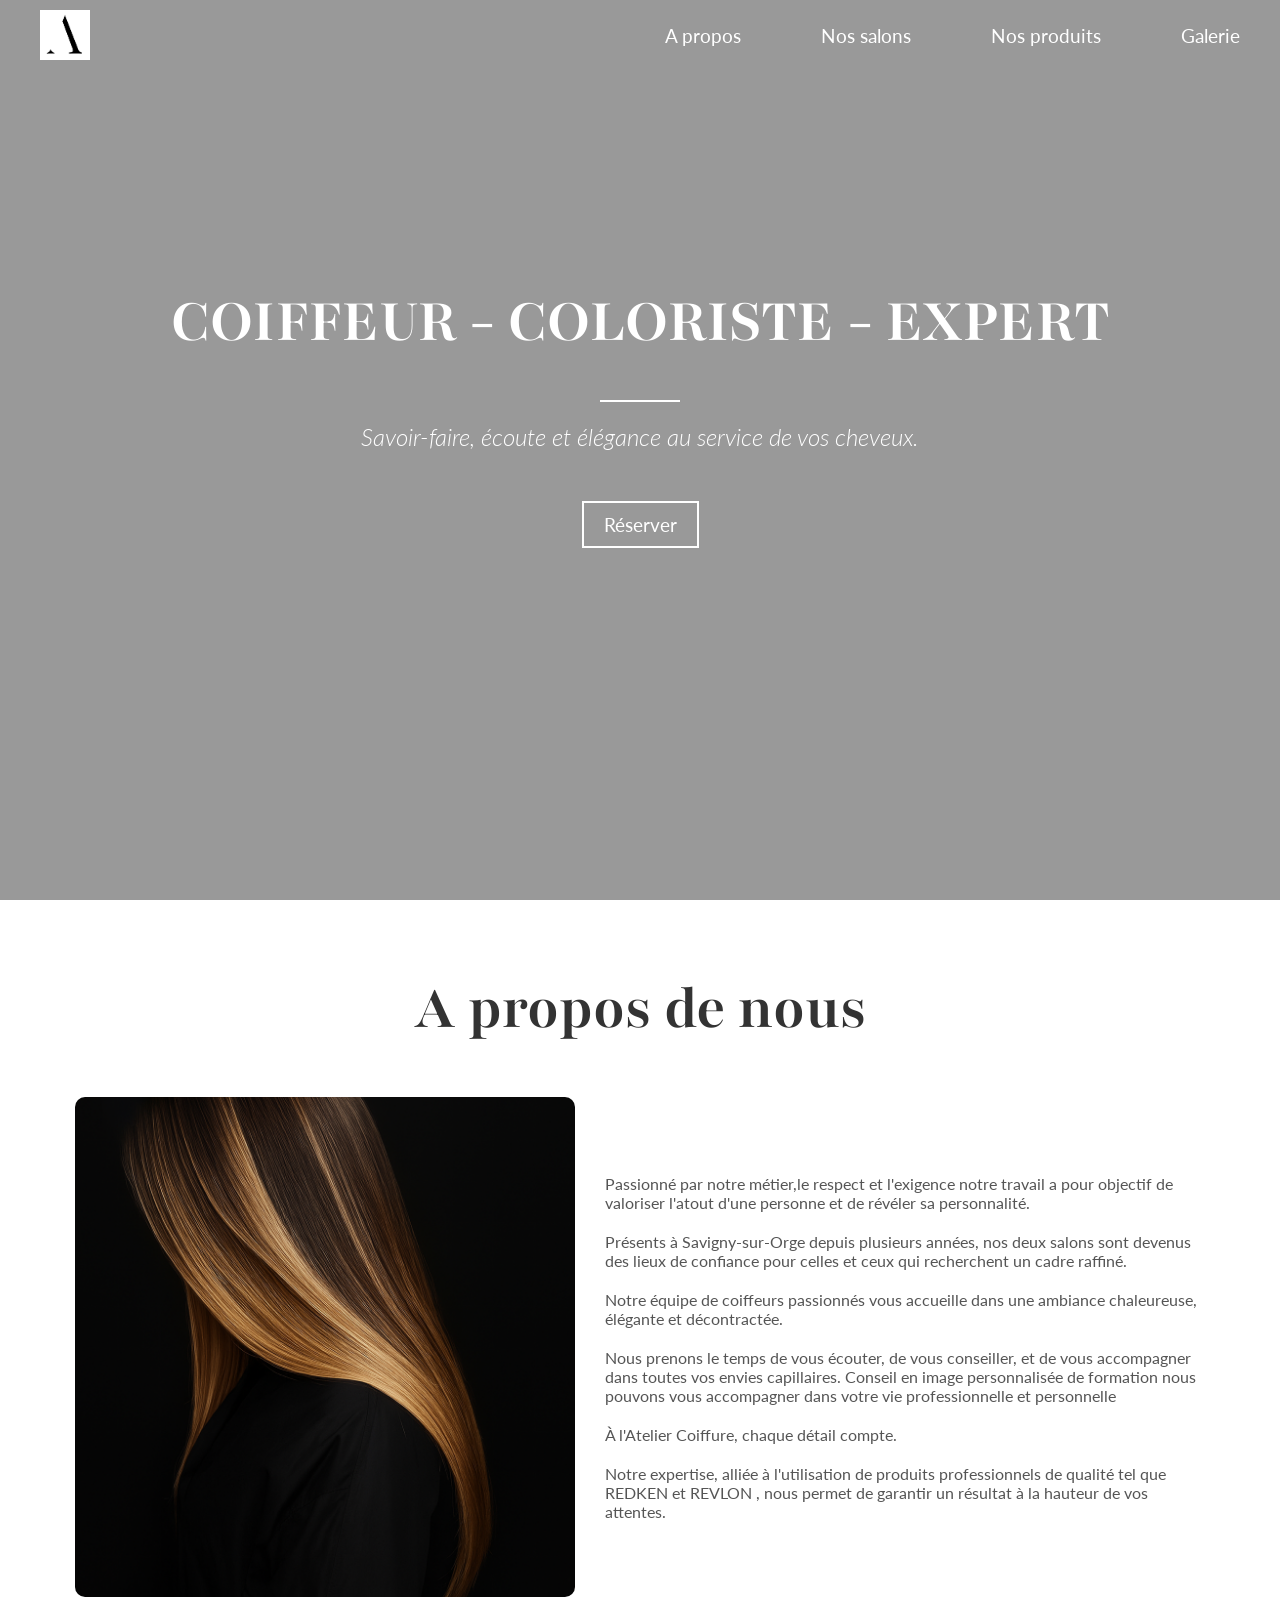
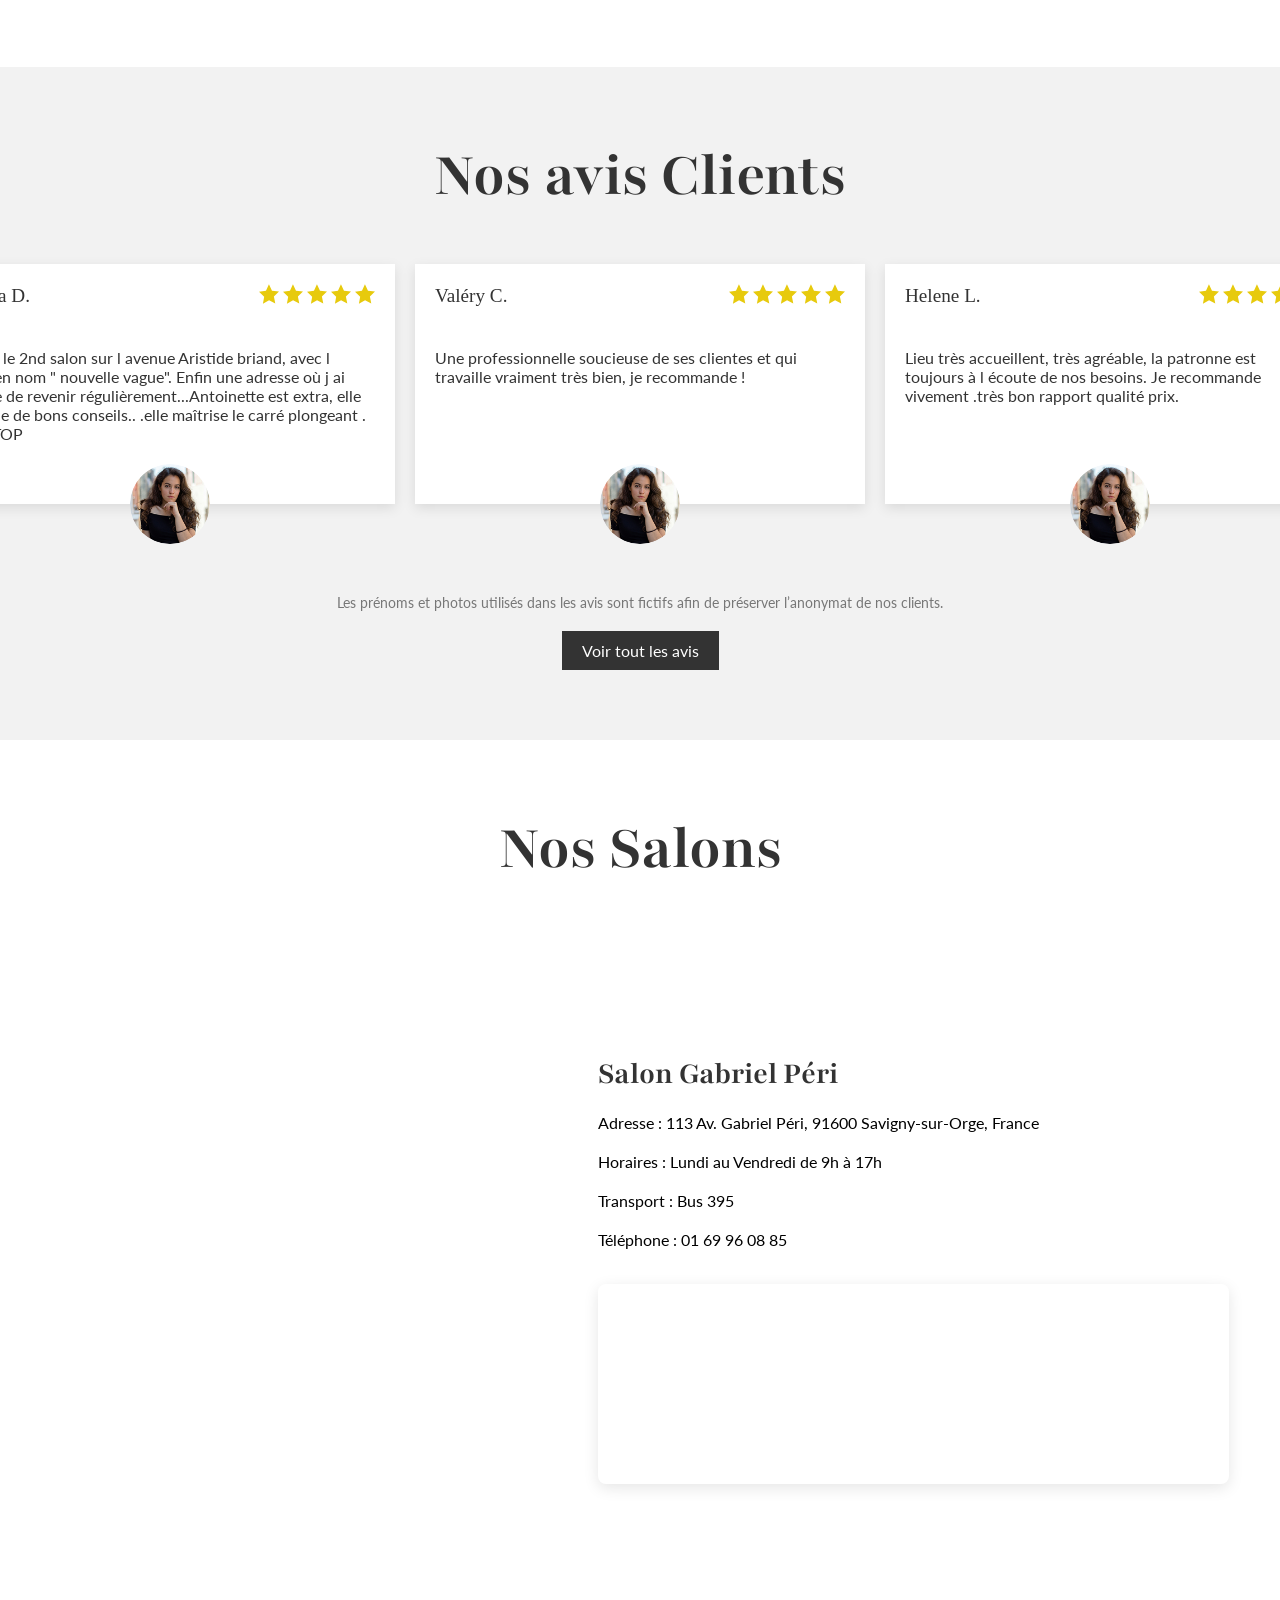
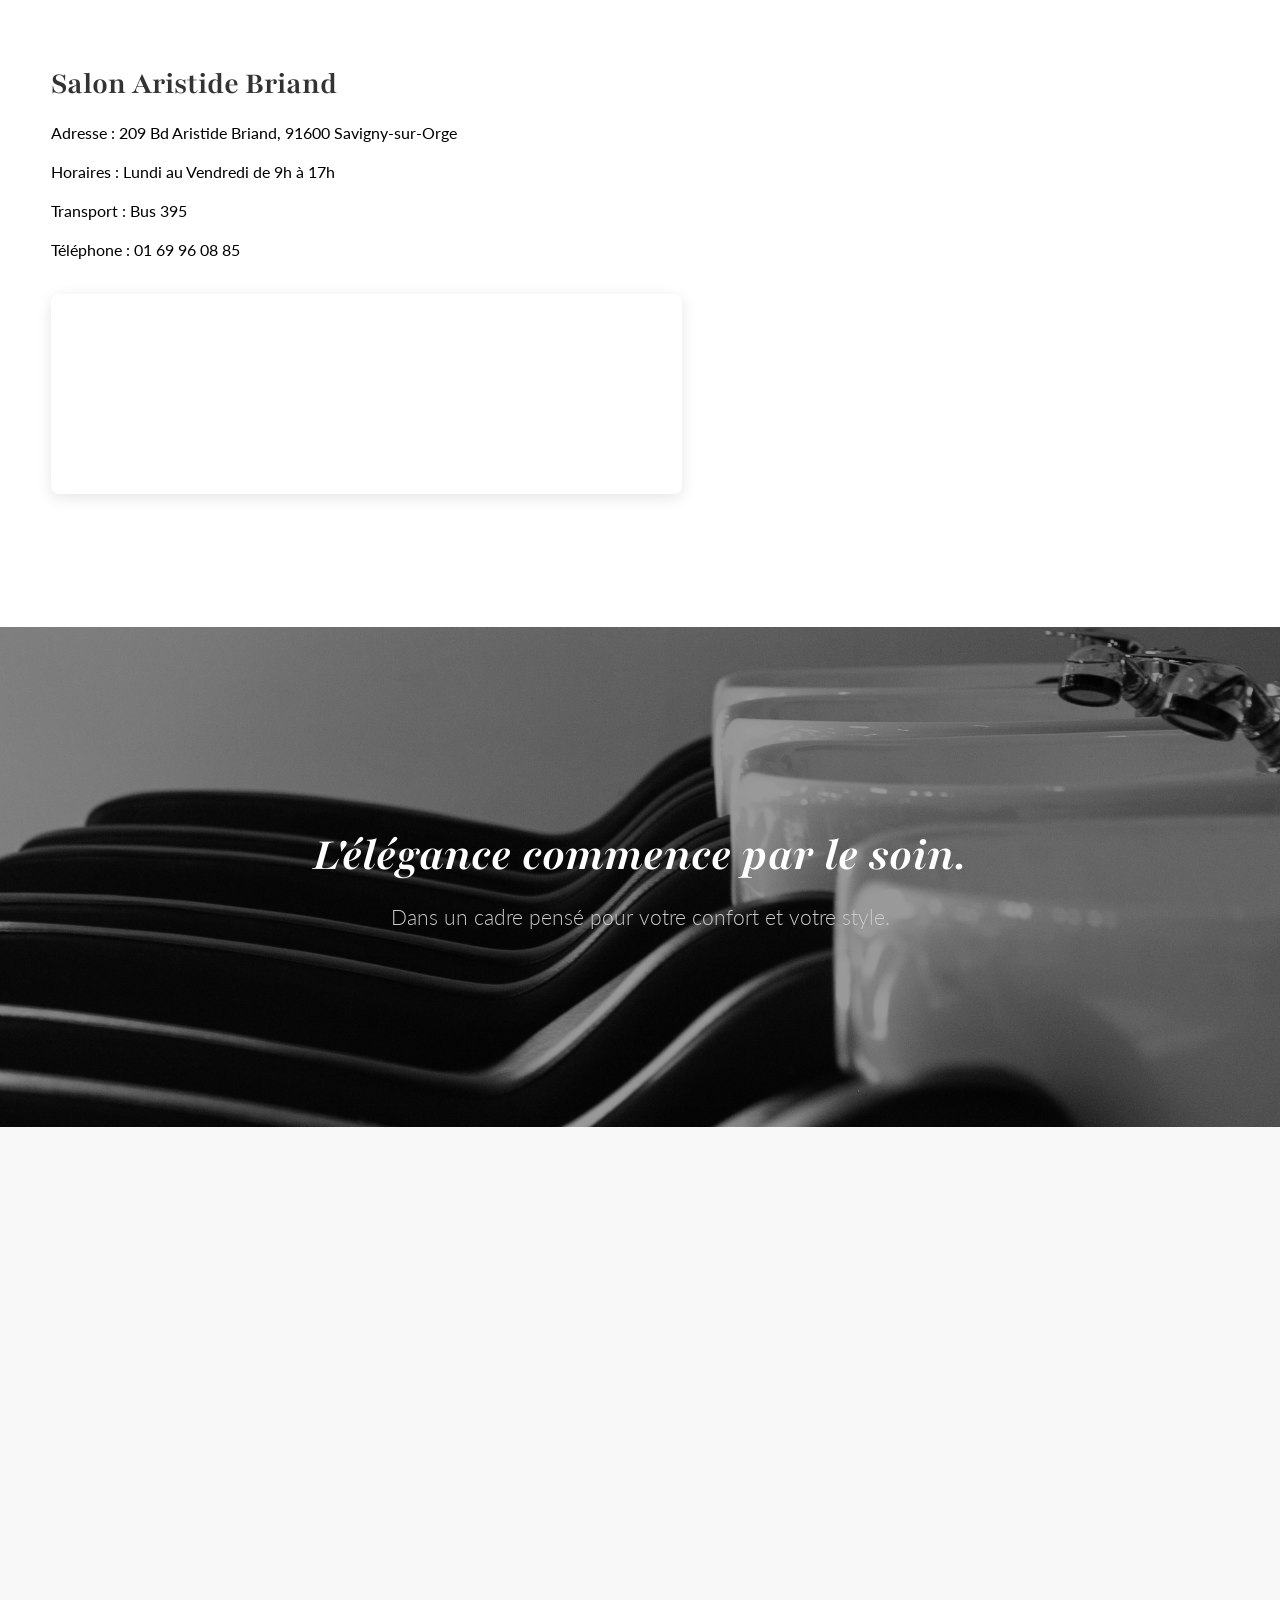
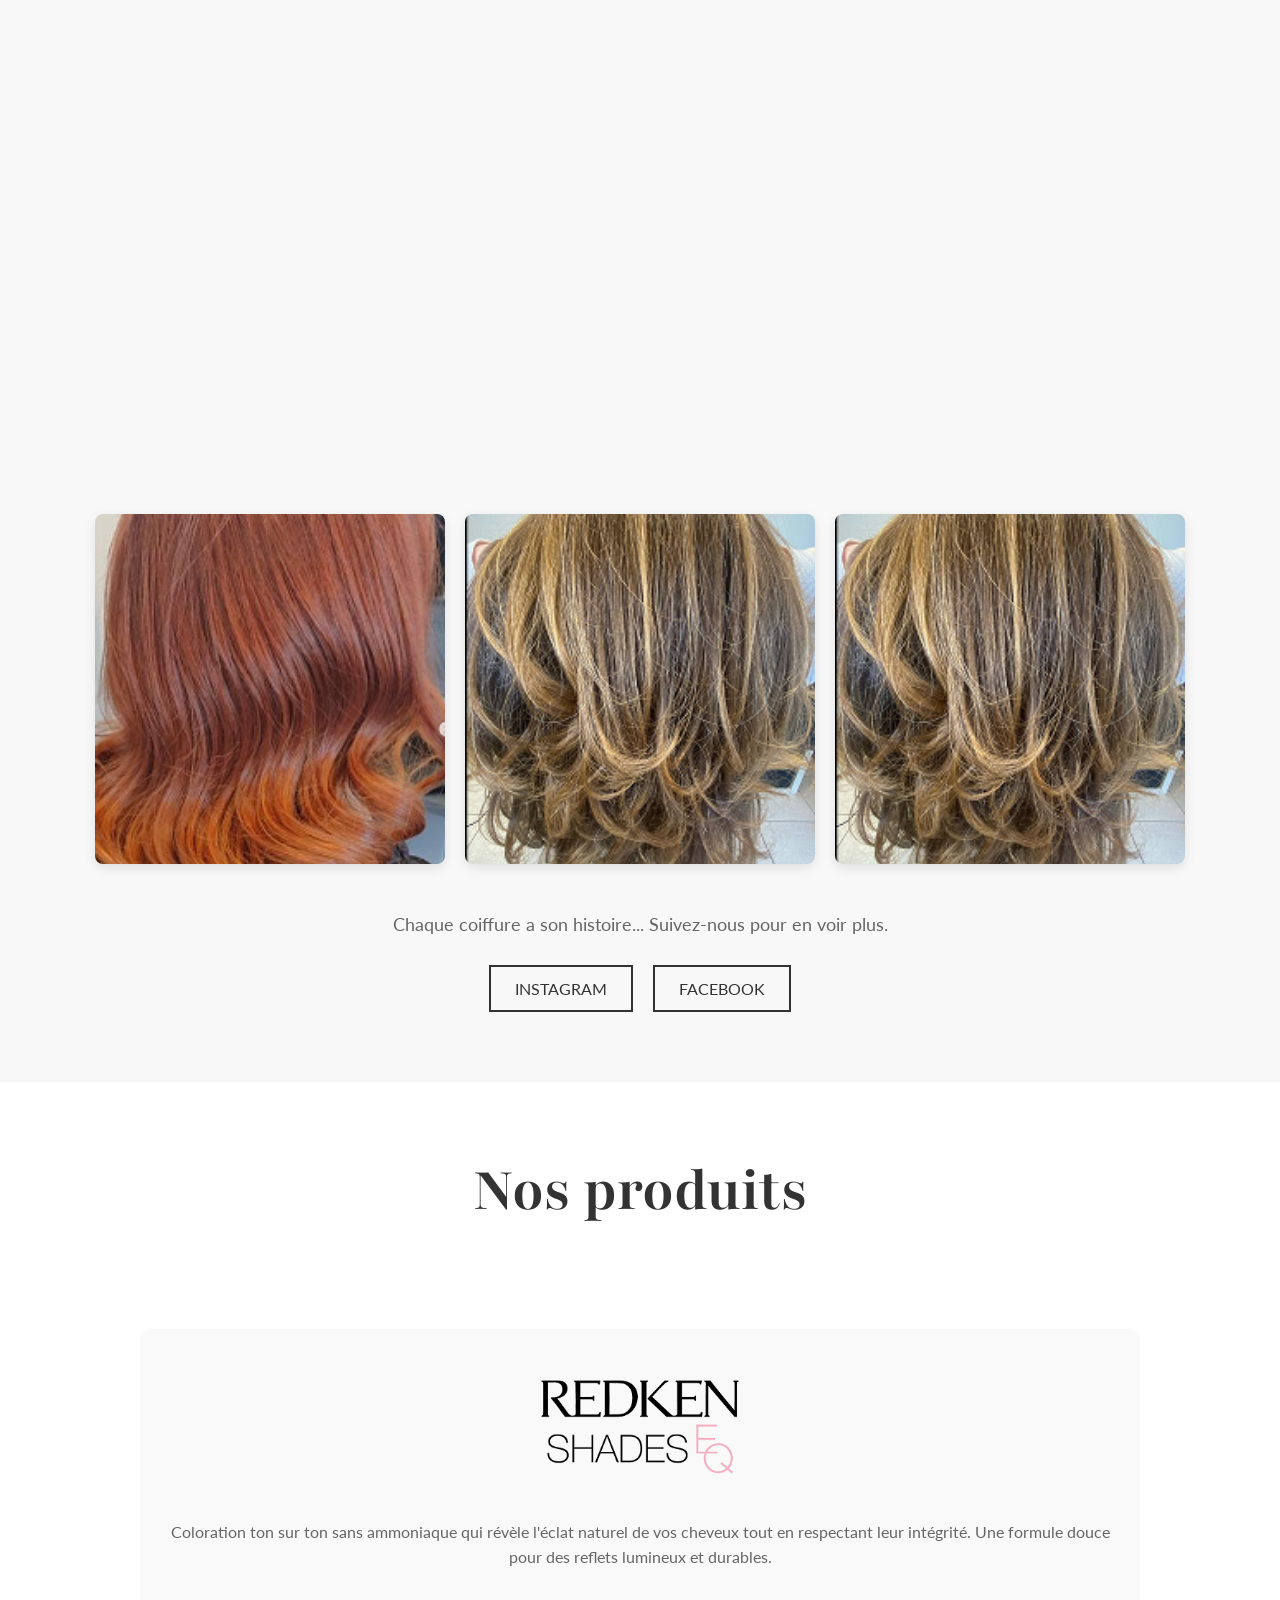
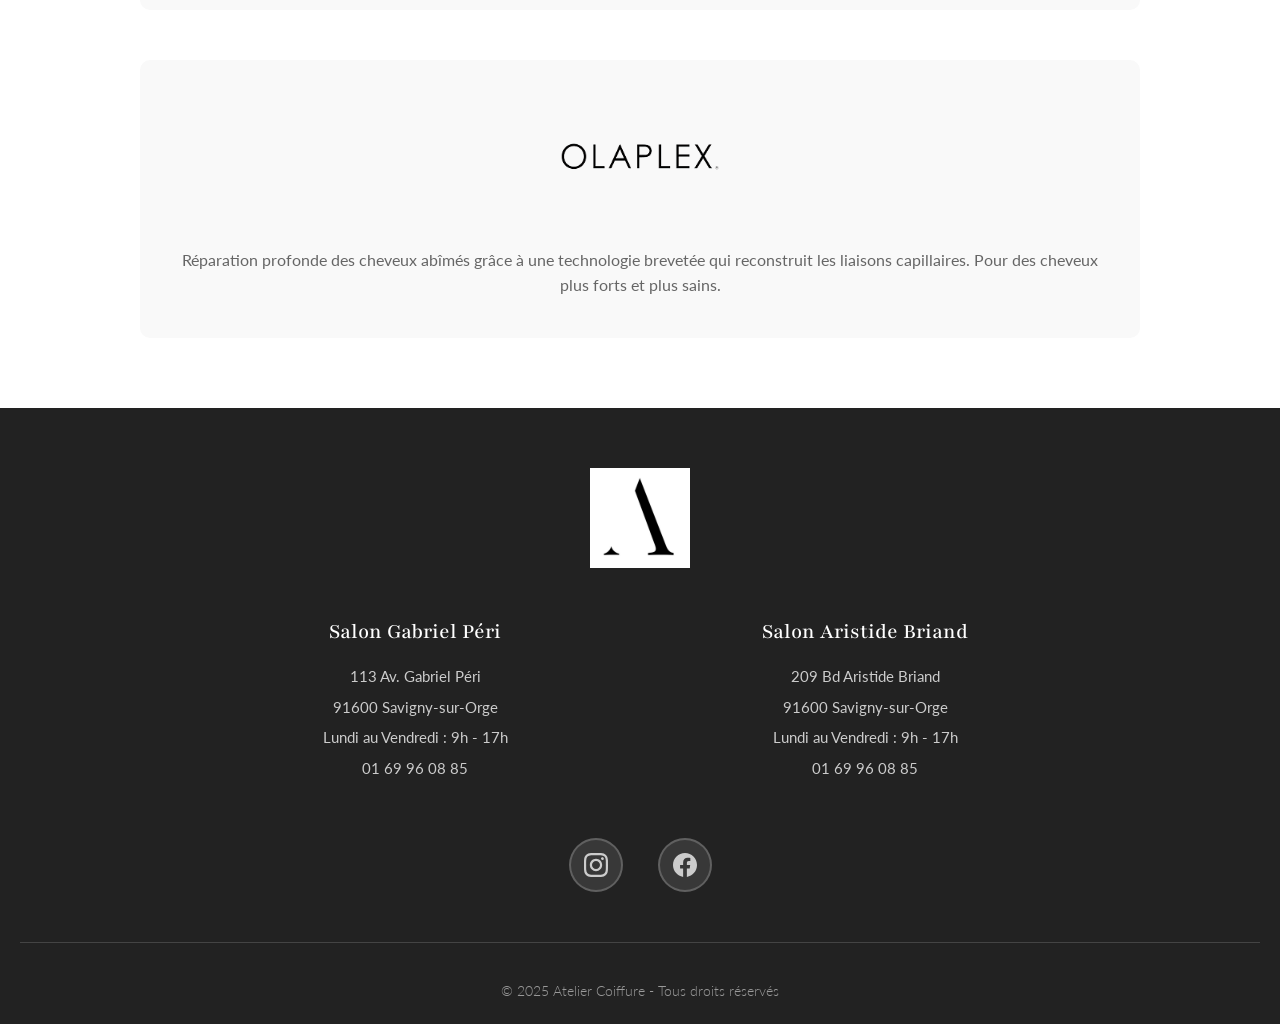
==== commit aeedc16b: "secon commit" ====
--- a/index.html
+++ b/index.html
@@ -1,15 +1,18 @@
 <!DOCTYPE html>
-<html lang="en">
+<html lang="fr">
 <head>
   <meta charset="UTF-8">
   <meta name="viewport" content="width=device-width, initial-scale=1.0">
   <link rel="stylesheet" href="styles.css">
   <link rel="stylesheet" href="fonts.css">
-  <title>Document</title>
+  <link rel="icon" href="./assets/logo.jpg" type="image/x-icon" />
+  <title>Atelier de Coiffure – Salon Expert à Savigny-sur-Orge</title>
+  <meta name="description" content="Coiffeur coloriste expert à Savigny-sur-Orge. Atelier de Coiffure vous propose coupes, colorations Redken & soins Olaplex sur mesure." />
 </head>
 <body>
   <header class="header">
-    <nav class="nav scroll-fade-in">
+    <div class="menu-overlay"></div>
+    <nav class="nav">
       <img src="./assets/logo.jpg" alt="logo ATelier Coiffure" class="logo">
       <ul class="nav-links lato-regular">
         <li><a href="#propos">A propos</a></li>
@@ -17,10 +20,10 @@
         <li><a href="#produits">Nos produits</a></li>
         <li><a href="#galerie">Galerie</a></li>
       </ul>
-      <div class="hamburger">
-        <span></span>
-        <span></span>
-        <span></span>
+      <div class="hamburger" aria-label="Menu mobile">
+        <span aria-hidden="true"></span>
+        <span aria-hidden="true"></span>
+        <span aria-hidden="true"></span>
       </div>
     </nav>
     <div class="header-content scroll-fade-in">
--- a/styles.css
+++ b/styles.css
@@ -6,6 +6,36 @@
 
 html {
   scroll-behavior: smooth;
+}
+
+body {
+  margin: 0;
+  padding: 0;
+}
+
+/* Classe pour bloquer le scroll quand le menu mobile est ouvert */
+body.menu-open {
+  overflow: hidden;
+  height: 100vh;
+}
+
+/* Overlay pour le menu mobile */
+.menu-overlay {
+  position: fixed;
+  top: 0;
+  left: 0;
+  width: 100vw;
+  height: 100vh;
+  background-color: rgba(0, 0, 0, 0.5);
+  z-index: 998;
+  opacity: 0;
+  visibility: hidden;
+  transition: all 0.3s ease;
+}
+
+.menu-overlay.active {
+  opacity: 1;
+  visibility: visible;
 }
 
 .header {
@@ -38,6 +68,10 @@
   height: 70px;
   align-items: center;
   justify-content: space-between;
+  position: fixed;
+  top: 0;
+  z-index: 1000;
+  transition: background-color 0.3s ease;
 }
 
 .nav.nav-scrolled {
@@ -52,29 +86,52 @@
 
 .hamburger {
   display: none;
-  flex-direction: column;
   cursor: pointer;
   margin-right: 40px;
+  position: relative;
+  width: 30px;
+  height: 30px;
+  z-index: 1001;
 }
 
 .hamburger span {
+  position: absolute;
   width: 25px;
   height: 3px;
   background-color: white;
-  margin: 3px 0;
-  transition: 0.3s;
-}
-
+  border-radius: 2px;
+  transition: all 0.3s ease;
+  left: 50%;
+  transform: translateX(-50%);
+}
+
+.hamburger span:nth-child(1) {
+  top: 8px;
+}
+
+.hamburger span:nth-child(2) {
+  top: 50%;
+  transform: translate(-50%, -50%);
+}
+
+.hamburger span:nth-child(3) {
+  bottom: 8px;
+}
+
+/* Animation pour transformer en croix */
 .hamburger.active span:nth-child(1) {
-  transform: rotate(-45deg) translate(-5px, 6px);
+  top: 50%;
+  transform: translate(-50%, -50%) rotate(45deg);
 }
 
 .hamburger.active span:nth-child(2) {
   opacity: 0;
+  transform: translate(-50%, -50%) scale(0);
 }
 
 .hamburger.active span:nth-child(3) {
-  transform: rotate(45deg) translate(-5px, -6px);
+  bottom: 50%;
+  transform: translate(-50%, 50%) rotate(-45deg);
 }
 
 /* Responsive styles */
@@ -320,13 +377,16 @@
     right: -100%;
     width: 100%;
     height: calc(100vh - 70px);
-    background-color: rgba(0, 0, 0, 0.95);
+    background-color: rgba(0, 0, 0, 0.98);
     flex-direction: column;
     justify-content: flex-start;
     align-items: center;
     transition: right 0.3s ease;
     padding-top: 50px;
     margin-right: 0;
+    z-index: 999;
+    backdrop-filter: blur(10px);
+    -webkit-backdrop-filter: blur(10px);
   }
 
   .nav-links.active {
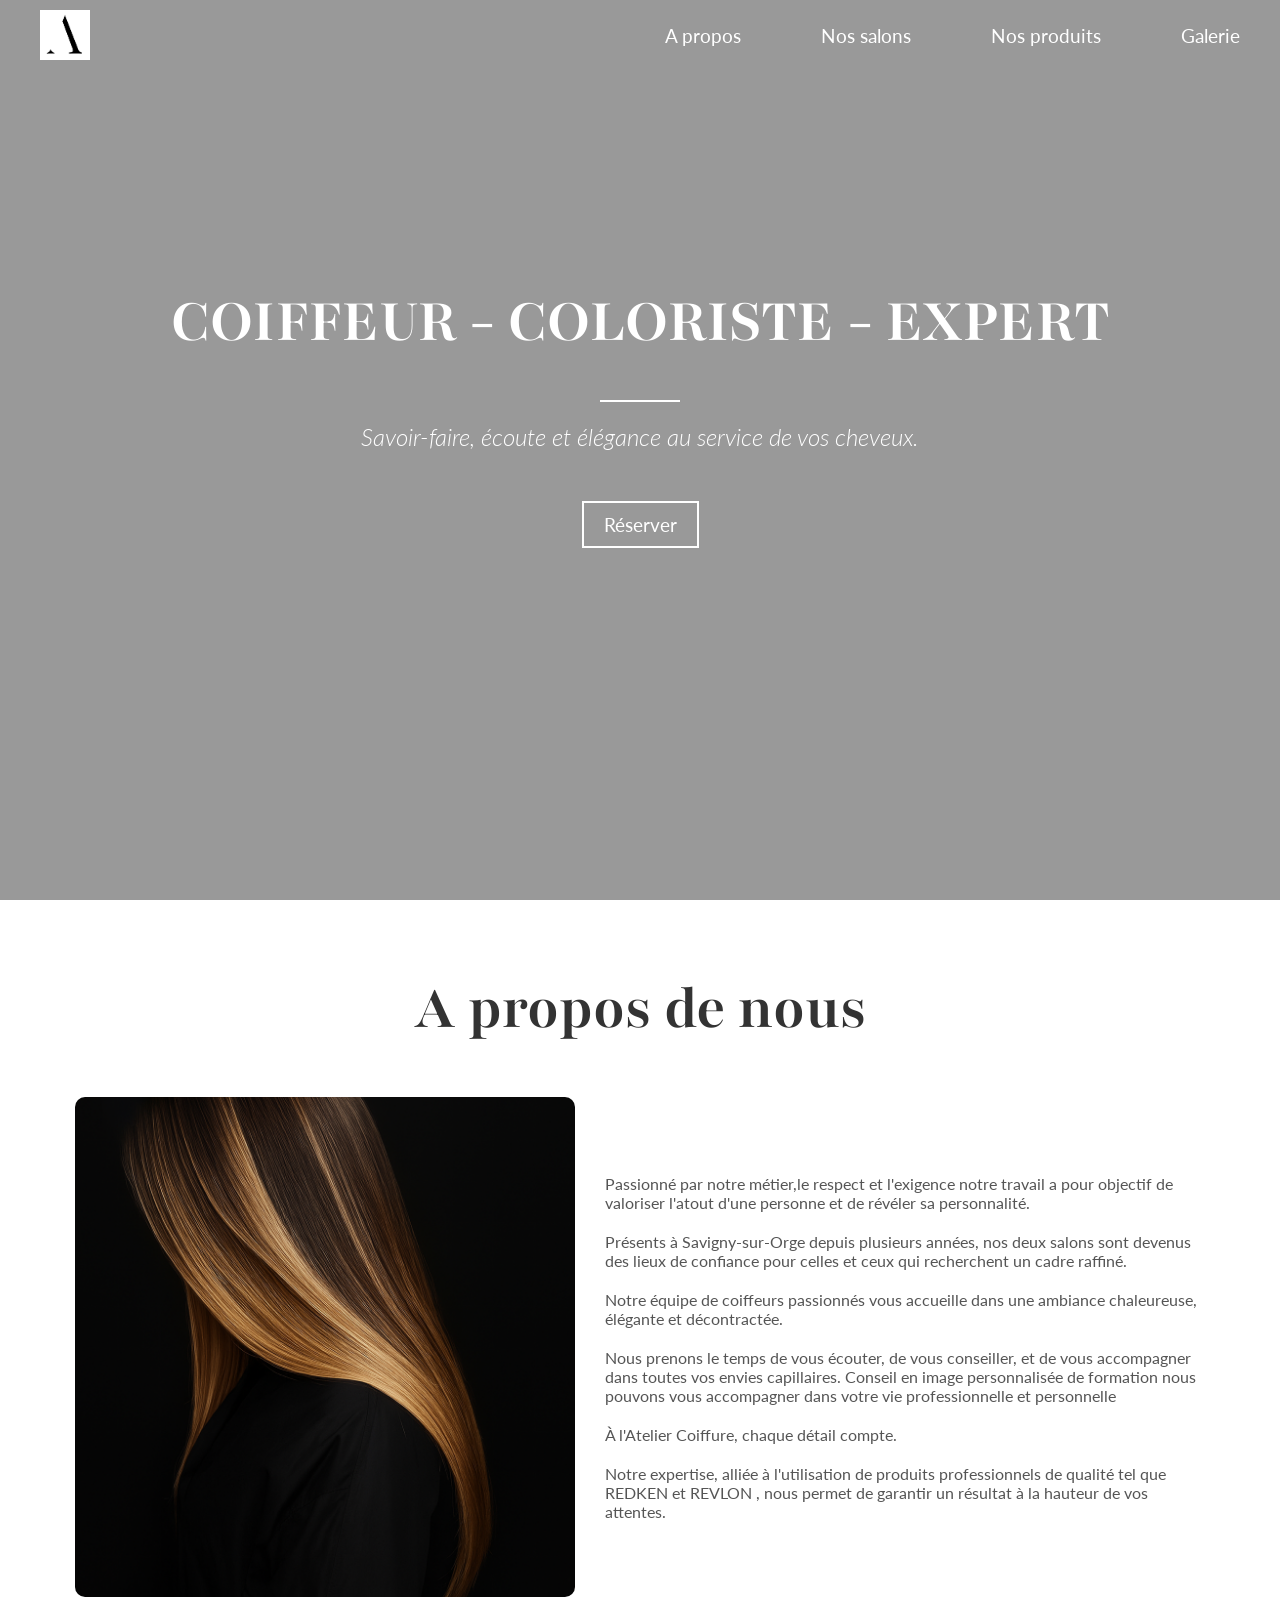
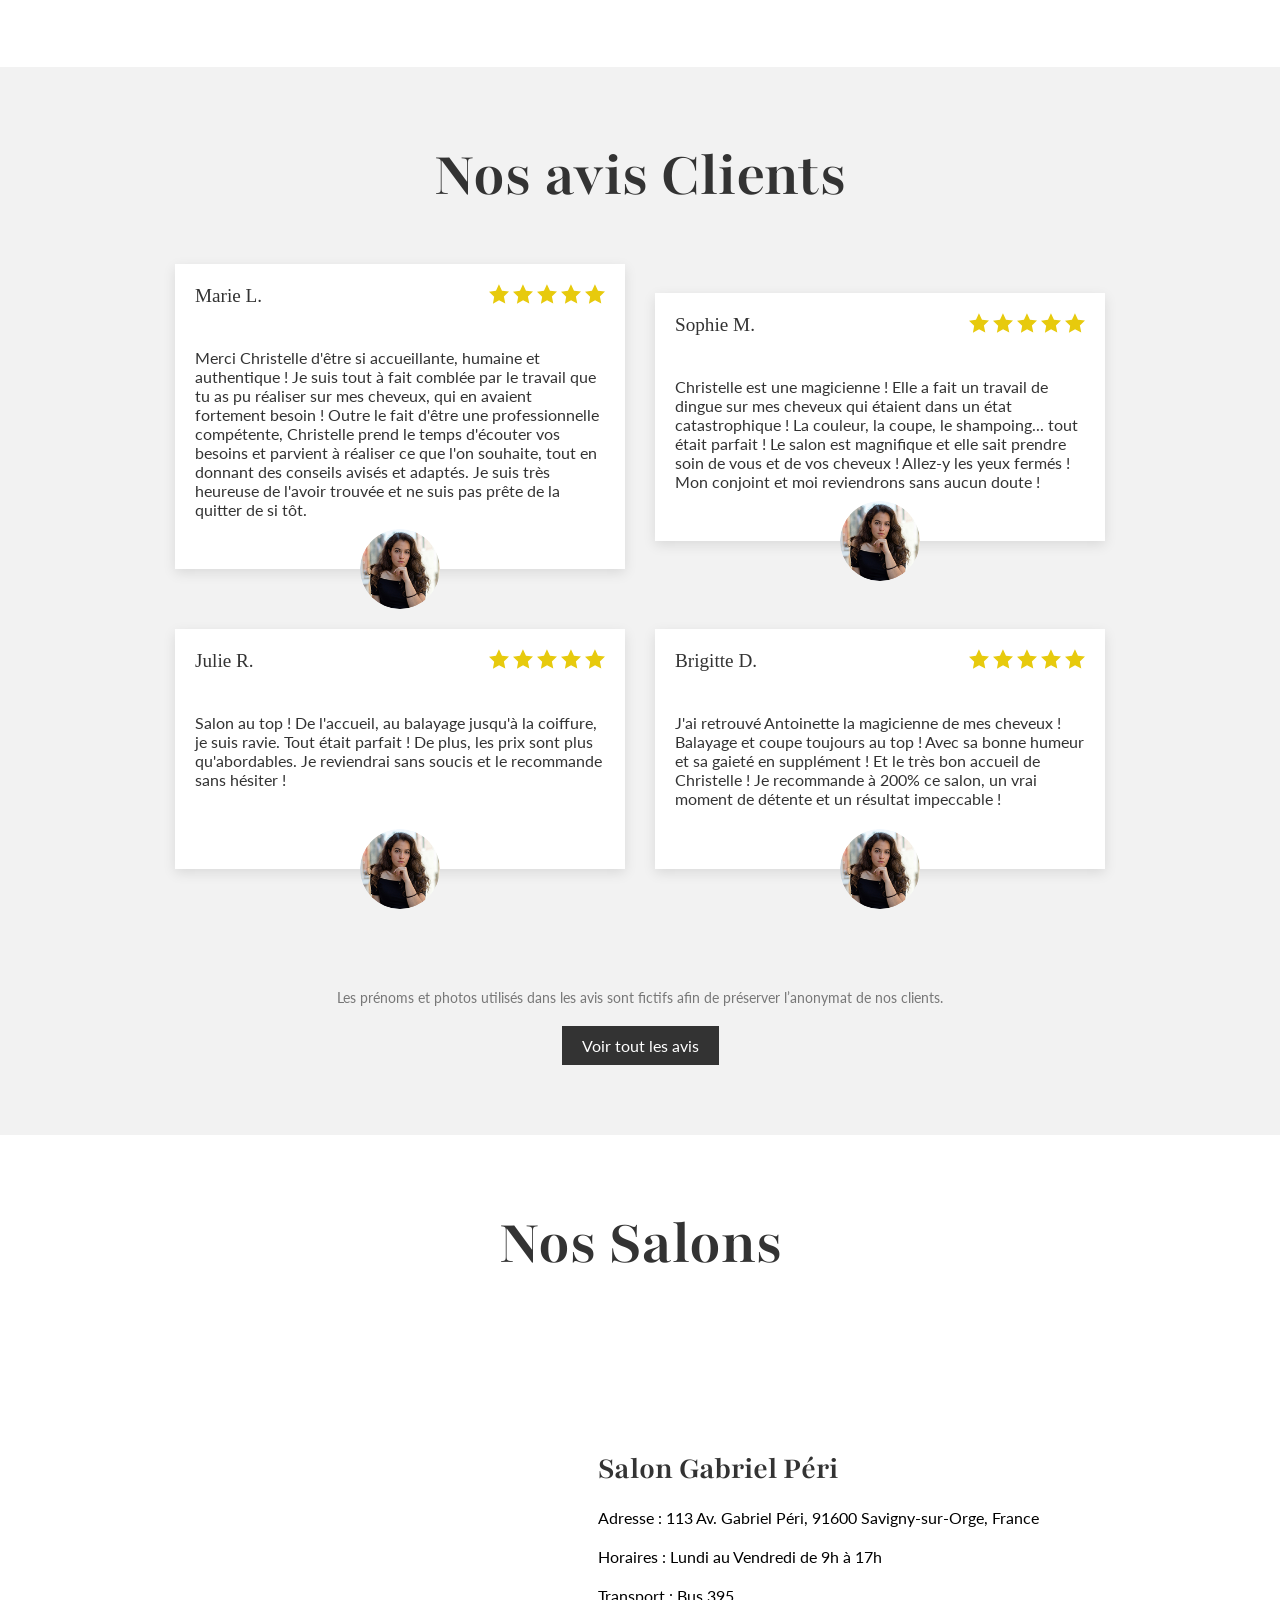
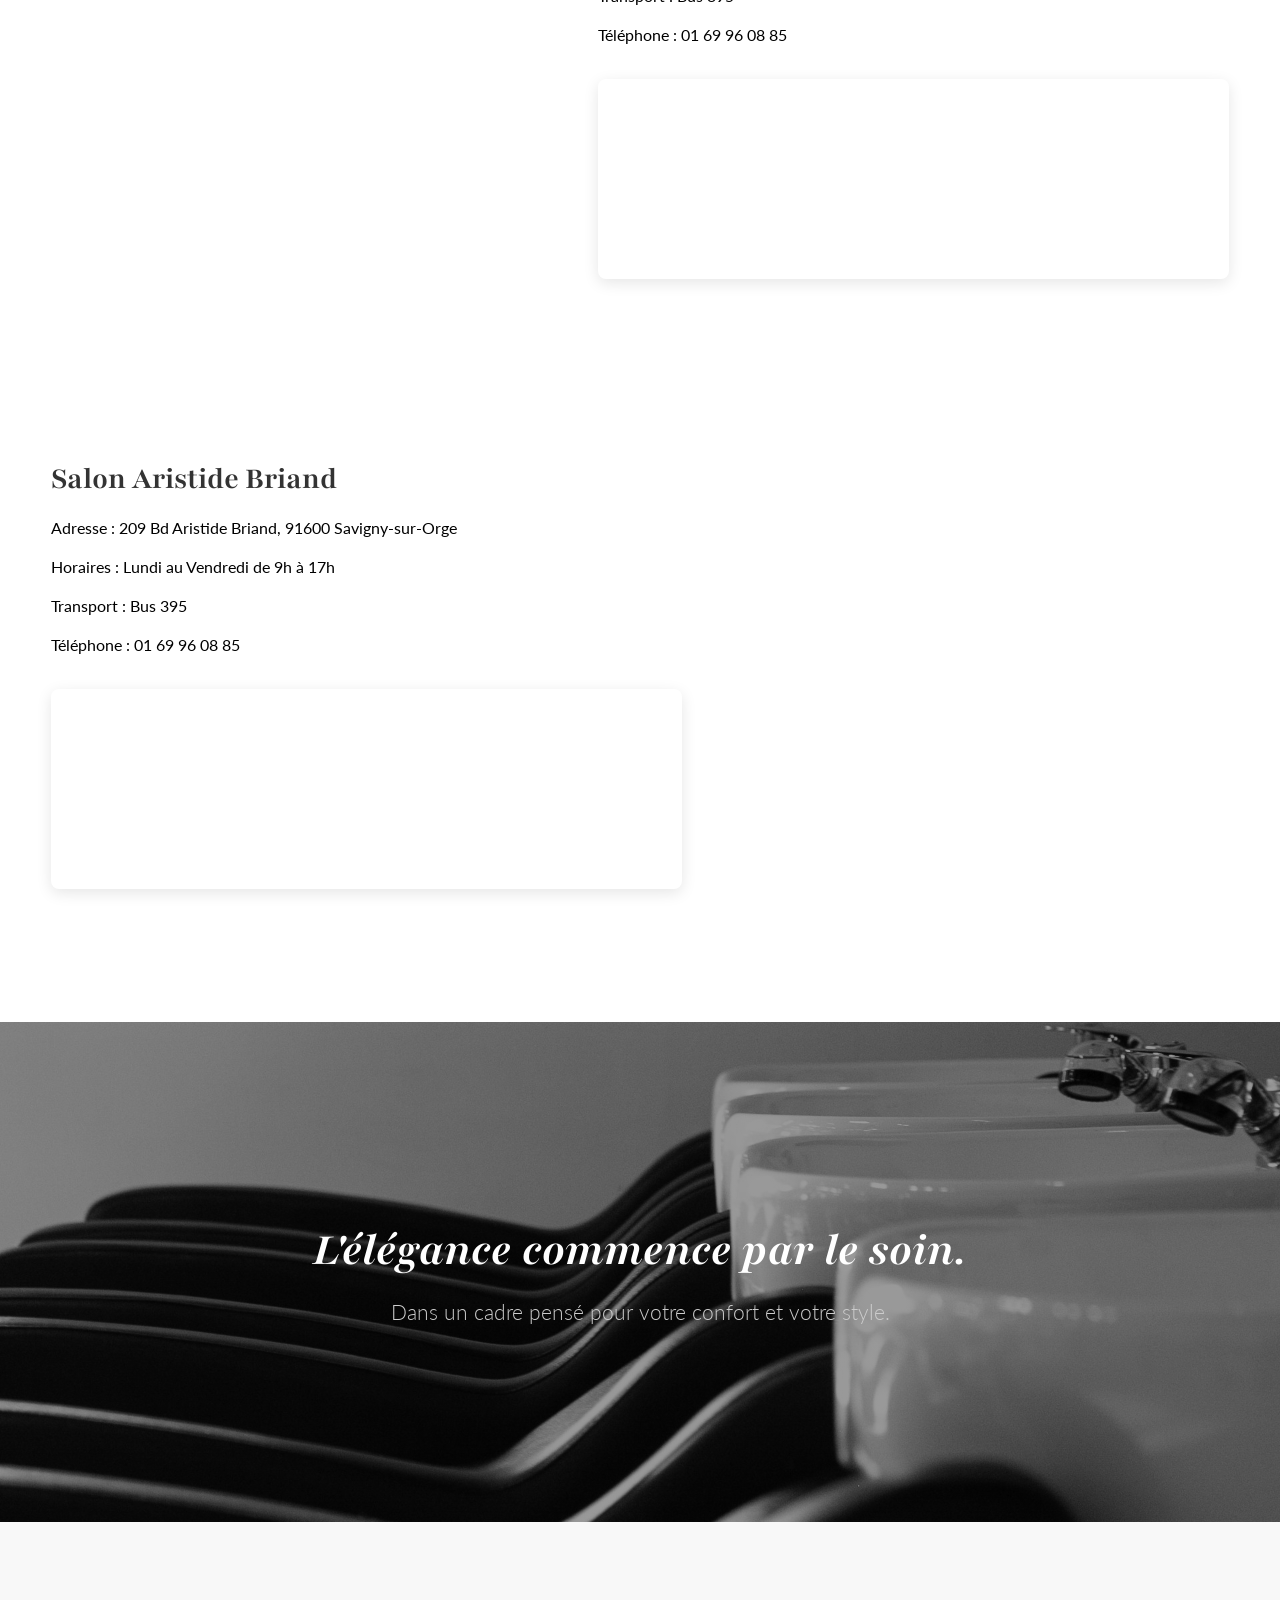
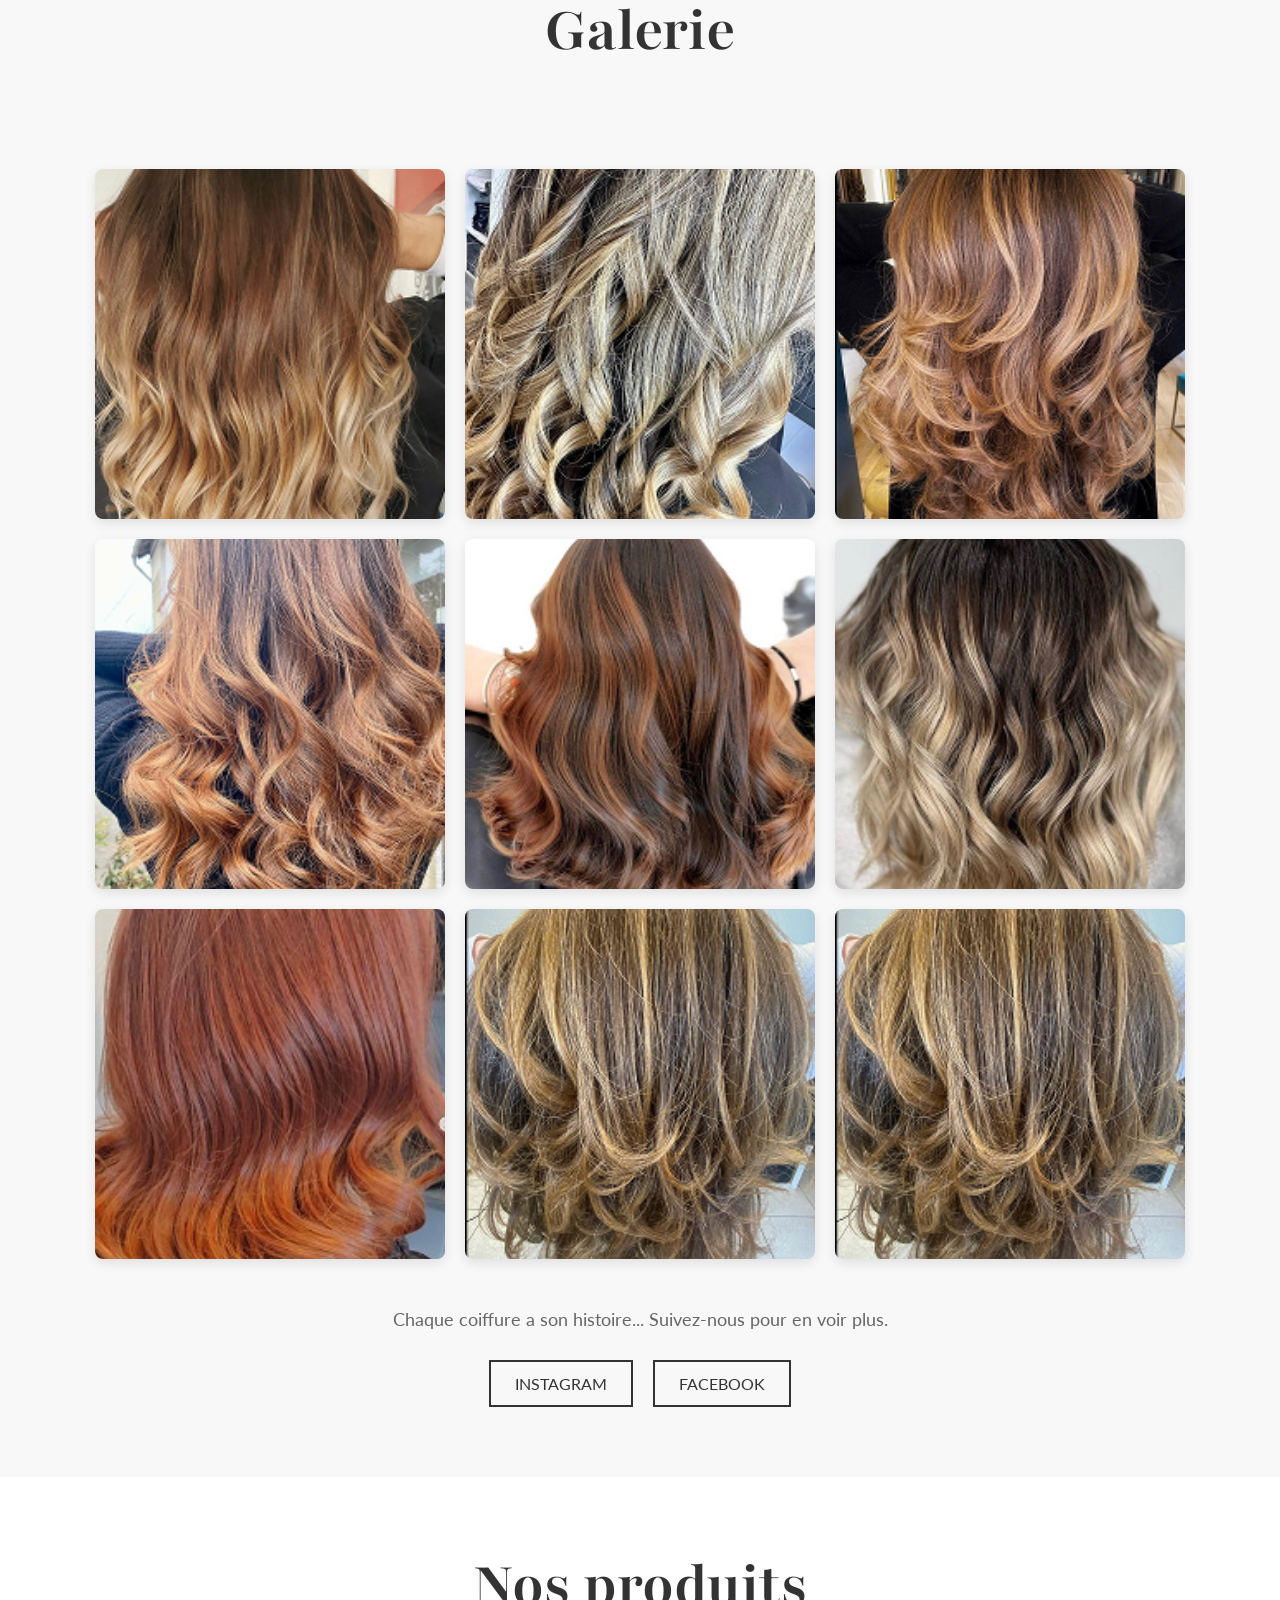
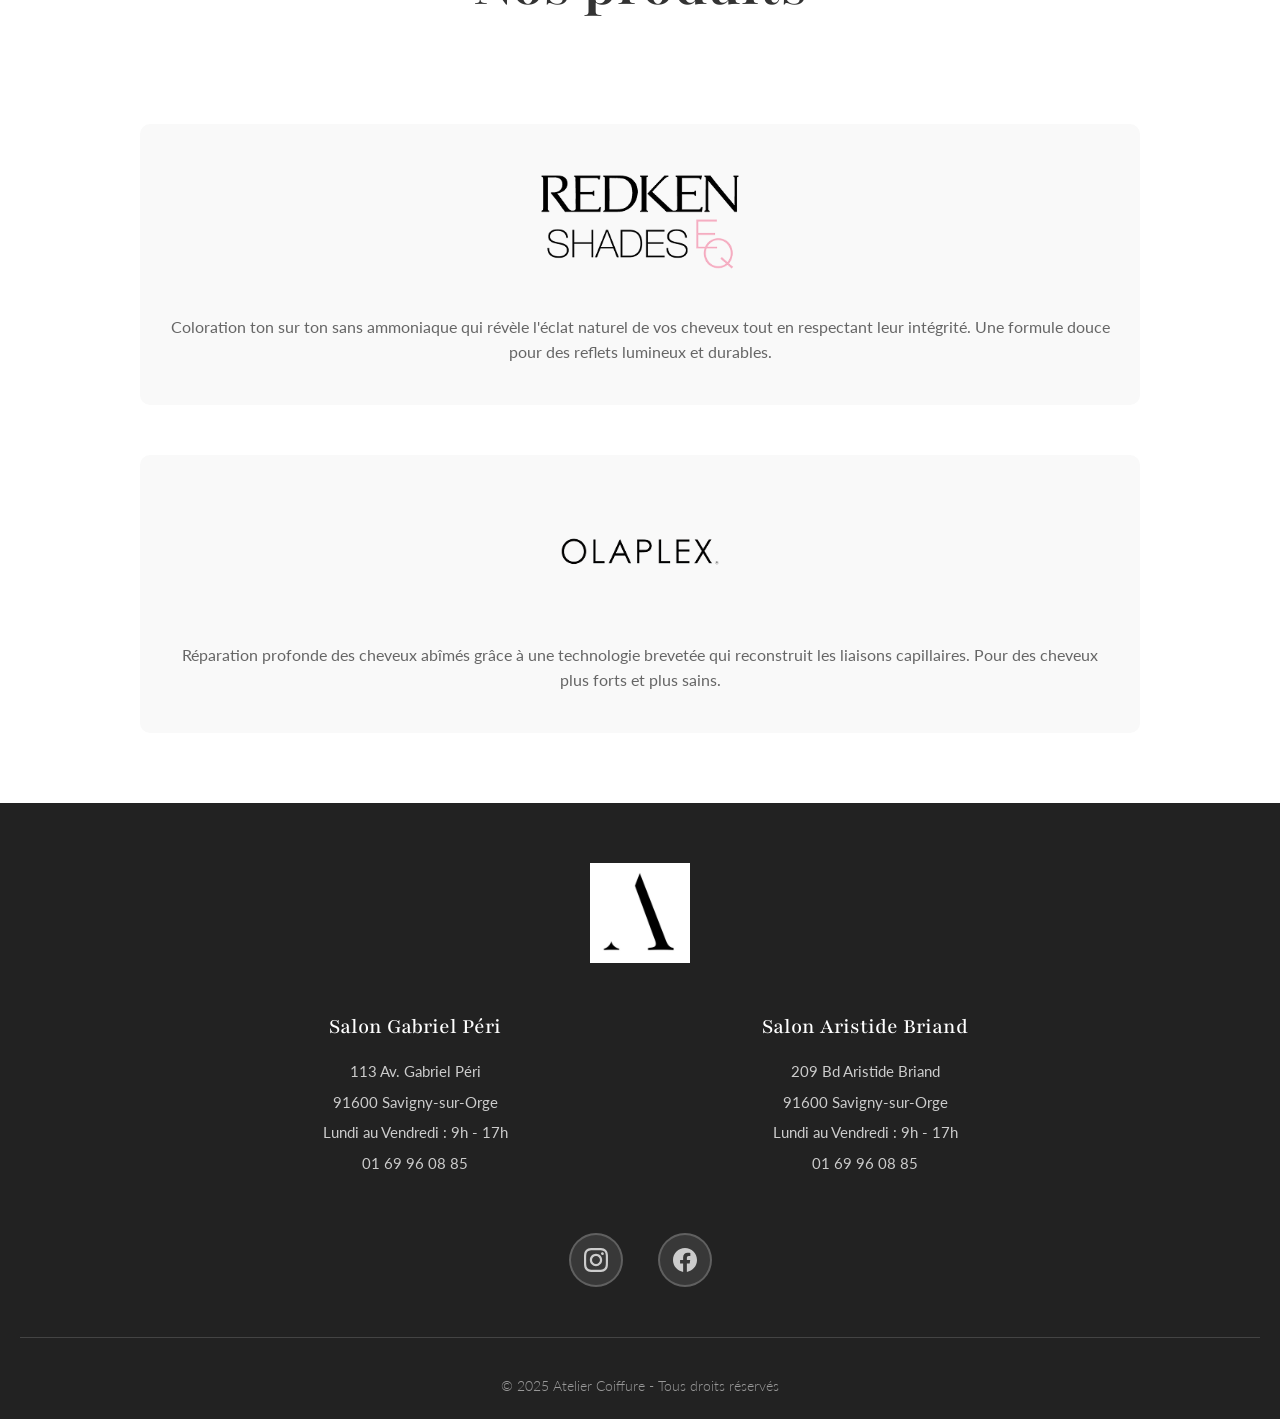
==== commit 1f73c3ed: "add change css avis" ====
--- a/index.html
+++ b/index.html
@@ -70,49 +70,65 @@
     <div class="avis-container">
       <div class="avis-content scroll-slide-up">
         <div class="header-avis">
-          <p>Anna D.</p>
-          <div class="svg-stars">
-              <svg viewBox="0 -0.5 33 33" version="1.1" xmlns="http://www.w3.org/2000/svg" xmlns:xlink="http://www.w3.org/1999/xlink" fill="#000000"><g id="SVGRepo_bgCarrier" stroke-width="0"></g><g id="SVGRepo_tracerCarrier" stroke-linecap="round" stroke-linejoin="round"></g><g id="SVGRepo_iconCarrier"> <!-- Uploaded to: SVG Repo, www.svgrepo.com, Generator: SVG Repo Mixer Tools --> <title>star</title> <desc>Created with Sketch.</desc> <defs> </defs> <g id="Vivid.JS" stroke="none" stroke-width="1" fill="none" fill-rule="evenodd"> <g id="Vivid-Icons" transform="translate(-903.000000, -411.000000)" fill="#e7ca0d"> <g id="Icons" transform="translate(37.000000, 169.000000)"> <g id="star" transform="translate(858.000000, 234.000000)"> <g transform="translate(7.000000, 8.000000)" id="Shape"> <polygon points="27.865 31.83 17.615 26.209 7.462 32.009 9.553 20.362 0.99 12.335 12.532 10.758 17.394 0 22.436 10.672 34 12.047 25.574 20.22"> </polygon> </g> </g> </g> </g> </g> </g></svg>
-              <svg viewBox="0 -0.5 33 33" version="1.1" xmlns="http://www.w3.org/2000/svg" xmlns:xlink="http://www.w3.org/1999/xlink" fill="#000000"><g id="SVGRepo_bgCarrier" stroke-width="0"></g><g id="SVGRepo_tracerCarrier" stroke-linecap="round" stroke-linejoin="round"></g><g id="SVGRepo_iconCarrier"> <!-- Uploaded to: SVG Repo, www.svgrepo.com, Generator: SVG Repo Mixer Tools --> <title>star</title> <desc>Created with Sketch.</desc> <defs> </defs> <g id="Vivid.JS" stroke="none" stroke-width="1" fill="none" fill-rule="evenodd"> <g id="Vivid-Icons" transform="translate(-903.000000, -411.000000)" fill="#e7ca0d"> <g id="Icons" transform="translate(37.000000, 169.000000)"> <g id="star" transform="translate(858.000000, 234.000000)"> <g transform="translate(7.000000, 8.000000)" id="Shape"> <polygon points="27.865 31.83 17.615 26.209 7.462 32.009 9.553 20.362 0.99 12.335 12.532 10.758 17.394 0 22.436 10.672 34 12.047 25.574 20.22"> </polygon> </g> </g> </g> </g> </g> </g></svg>
-              <svg viewBox="0 -0.5 33 33" version="1.1" xmlns="http://www.w3.org/2000/svg" xmlns:xlink="http://www.w3.org/1999/xlink" fill="#000000"><g id="SVGRepo_bgCarrier" stroke-width="0"></g><g id="SVGRepo_tracerCarrier" stroke-linecap="round" stroke-linejoin="round"></g><g id="SVGRepo_iconCarrier"> <!-- Uploaded to: SVG Repo, www.svgrepo.com, Generator: SVG Repo Mixer Tools --> <title>star</title> <desc>Created with Sketch.</desc> <defs> </defs> <g id="Vivid.JS" stroke="none" stroke-width="1" fill="none" fill-rule="evenodd"> <g id="Vivid-Icons" transform="translate(-903.000000, -411.000000)" fill="#e7ca0d"> <g id="Icons" transform="translate(37.000000, 169.000000)"> <g id="star" transform="translate(858.000000, 234.000000)"> <g transform="translate(7.000000, 8.000000)" id="Shape"> <polygon points="27.865 31.83 17.615 26.209 7.462 32.009 9.553 20.362 0.99 12.335 12.532 10.758 17.394 0 22.436 10.672 34 12.047 25.574 20.22"> </polygon> </g> </g> </g> </g> </g> </g></svg>
-              <svg viewBox="0 -0.5 33 33" version="1.1" xmlns="http://www.w3.org/2000/svg" xmlns:xlink="http://www.w3.org/1999/xlink" fill="#000000"><g id="SVGRepo_bgCarrier" stroke-width="0"></g><g id="SVGRepo_tracerCarrier" stroke-linecap="round" stroke-linejoin="round"></g><g id="SVGRepo_iconCarrier"> <!-- Uploaded to: SVG Repo, www.svgrepo.com, Generator: SVG Repo Mixer Tools --> <title>star</title> <desc>Created with Sketch.</desc> <defs> </defs> <g id="Vivid.JS" stroke="none" stroke-width="1" fill="none" fill-rule="evenodd"> <g id="Vivid-Icons" transform="translate(-903.000000, -411.000000)" fill="#e7ca0d"> <g id="Icons" transform="translate(37.000000, 169.000000)"> <g id="star" transform="translate(858.000000, 234.000000)"> <g transform="translate(7.000000, 8.000000)" id="Shape"> <polygon points="27.865 31.83 17.615 26.209 7.462 32.009 9.553 20.362 0.99 12.335 12.532 10.758 17.394 0 22.436 10.672 34 12.047 25.574 20.22"> </polygon> </g> </g> </g> </g> </g> </g></svg>
-              <svg viewBox="0 -0.5 33 33" version="1.1" xmlns="http://www.w3.org/2000/svg" xmlns:xlink="http://www.w3.org/1999/xlink" fill="#000000"><g id="SVGRepo_bgCarrier" stroke-width="0"></g><g id="SVGRepo_tracerCarrier" stroke-linecap="round" stroke-linejoin="round"></g><g id="SVGRepo_iconCarrier"> <!-- Uploaded to: SVG Repo, www.svgrepo.com, Generator: SVG Repo Mixer Tools --> <title>star</title> <desc>Created with Sketch.</desc> <defs> </defs> <g id="Vivid.JS" stroke="none" stroke-width="1" fill="none" fill-rule="evenodd"> <g id="Vivid-Icons" transform="translate(-903.000000, -411.000000)" fill="#e7ca0d"> <g id="Icons" transform="translate(37.000000, 169.000000)"> <g id="star" transform="translate(858.000000, 234.000000)"> <g transform="translate(7.000000, 8.000000)" id="Shape"> <polygon points="27.865 31.83 17.615 26.209 7.462 32.009 9.553 20.362 0.99 12.335 12.532 10.758 17.394 0 22.436 10.672 34 12.047 25.574 20.22"> </polygon> </g> </g> </g> </g> </g> </g></svg>
-          </div>
-        </div>
-        <div class="content-avis">
-          <p>Pour le 2nd salon sur l avenue Aristide briand, avec l ancien nom " nouvelle vague". Enfin une adresse où j ai envie de revenir régulièrement...Antoinette est extra, elle donne de bons conseils.. .elle maîtrise le carré plongeant . AU TOP</p>
-        </div>
-        <img src="./assets/avis-1.png" alt="avis photo client">
-      </div>
-            <div class="avis-content scroll-slide-up">
-        <div class="header-avis">
-          <p>Valéry C.</p>
-          <div class="svg-stars">
-              <svg viewBox="0 -0.5 33 33" version="1.1" xmlns="http://www.w3.org/2000/svg" xmlns:xlink="http://www.w3.org/1999/xlink" fill="#000000"><g id="SVGRepo_bgCarrier" stroke-width="0"></g><g id="SVGRepo_tracerCarrier" stroke-linecap="round" stroke-linejoin="round"></g><g id="SVGRepo_iconCarrier"> <!-- Uploaded to: SVG Repo, www.svgrepo.com, Generator: SVG Repo Mixer Tools --> <title>star</title> <desc>Created with Sketch.</desc> <defs> </defs> <g id="Vivid.JS" stroke="none" stroke-width="1" fill="none" fill-rule="evenodd"> <g id="Vivid-Icons" transform="translate(-903.000000, -411.000000)" fill="#e7ca0d"> <g id="Icons" transform="translate(37.000000, 169.000000)"> <g id="star" transform="translate(858.000000, 234.000000)"> <g transform="translate(7.000000, 8.000000)" id="Shape"> <polygon points="27.865 31.83 17.615 26.209 7.462 32.009 9.553 20.362 0.99 12.335 12.532 10.758 17.394 0 22.436 10.672 34 12.047 25.574 20.22"> </polygon> </g> </g> </g> </g> </g> </g></svg>
-              <svg viewBox="0 -0.5 33 33" version="1.1" xmlns="http://www.w3.org/2000/svg" xmlns:xlink="http://www.w3.org/1999/xlink" fill="#000000"><g id="SVGRepo_bgCarrier" stroke-width="0"></g><g id="SVGRepo_tracerCarrier" stroke-linecap="round" stroke-linejoin="round"></g><g id="SVGRepo_iconCarrier"> <!-- Uploaded to: SVG Repo, www.svgrepo.com, Generator: SVG Repo Mixer Tools --> <title>star</title> <desc>Created with Sketch.</desc> <defs> </defs> <g id="Vivid.JS" stroke="none" stroke-width="1" fill="none" fill-rule="evenodd"> <g id="Vivid-Icons" transform="translate(-903.000000, -411.000000)" fill="#e7ca0d"> <g id="Icons" transform="translate(37.000000, 169.000000)"> <g id="star" transform="translate(858.000000, 234.000000)"> <g transform="translate(7.000000, 8.000000)" id="Shape"> <polygon points="27.865 31.83 17.615 26.209 7.462 32.009 9.553 20.362 0.99 12.335 12.532 10.758 17.394 0 22.436 10.672 34 12.047 25.574 20.22"> </polygon> </g> </g> </g> </g> </g> </g></svg>
-              <svg viewBox="0 -0.5 33 33" version="1.1" xmlns="http://www.w3.org/2000/svg" xmlns:xlink="http://www.w3.org/1999/xlink" fill="#000000"><g id="SVGRepo_bgCarrier" stroke-width="0"></g><g id="SVGRepo_tracerCarrier" stroke-linecap="round" stroke-linejoin="round"></g><g id="SVGRepo_iconCarrier"> <!-- Uploaded to: SVG Repo, www.svgrepo.com, Generator: SVG Repo Mixer Tools --> <title>star</title> <desc>Created with Sketch.</desc> <defs> </defs> <g id="Vivid.JS" stroke="none" stroke-width="1" fill="none" fill-rule="evenodd"> <g id="Vivid-Icons" transform="translate(-903.000000, -411.000000)" fill="#e7ca0d"> <g id="Icons" transform="translate(37.000000, 169.000000)"> <g id="star" transform="translate(858.000000, 234.000000)"> <g transform="translate(7.000000, 8.000000)" id="Shape"> <polygon points="27.865 31.83 17.615 26.209 7.462 32.009 9.553 20.362 0.99 12.335 12.532 10.758 17.394 0 22.436 10.672 34 12.047 25.574 20.22"> </polygon> </g> </g> </g> </g> </g> </g></svg>
-              <svg viewBox="0 -0.5 33 33" version="1.1" xmlns="http://www.w3.org/2000/svg" xmlns:xlink="http://www.w3.org/1999/xlink" fill="#000000"><g id="SVGRepo_bgCarrier" stroke-width="0"></g><g id="SVGRepo_tracerCarrier" stroke-linecap="round" stroke-linejoin="round"></g><g id="SVGRepo_iconCarrier"> <!-- Uploaded to: SVG Repo, www.svgrepo.com, Generator: SVG Repo Mixer Tools --> <title>star</title> <desc>Created with Sketch.</desc> <defs> </defs> <g id="Vivid.JS" stroke="none" stroke-width="1" fill="none" fill-rule="evenodd"> <g id="Vivid-Icons" transform="translate(-903.000000, -411.000000)" fill="#e7ca0d"> <g id="Icons" transform="translate(37.000000, 169.000000)"> <g id="star" transform="translate(858.000000, 234.000000)"> <g transform="translate(7.000000, 8.000000)" id="Shape"> <polygon points="27.865 31.83 17.615 26.209 7.462 32.009 9.553 20.362 0.99 12.335 12.532 10.758 17.394 0 22.436 10.672 34 12.047 25.574 20.22"> </polygon> </g> </g> </g> </g> </g> </g></svg>
-              <svg viewBox="0 -0.5 33 33" version="1.1" xmlns="http://www.w3.org/2000/svg" xmlns:xlink="http://www.w3.org/1999/xlink" fill="#000000"><g id="SVGRepo_bgCarrier" stroke-width="0"></g><g id="SVGRepo_tracerCarrier" stroke-linecap="round" stroke-linejoin="round"></g><g id="SVGRepo_iconCarrier"> <!-- Uploaded to: SVG Repo, www.svgrepo.com, Generator: SVG Repo Mixer Tools --> <title>star</title> <desc>Created with Sketch.</desc> <defs> </defs> <g id="Vivid.JS" stroke="none" stroke-width="1" fill="none" fill-rule="evenodd"> <g id="Vivid-Icons" transform="translate(-903.000000, -411.000000)" fill="#e7ca0d"> <g id="Icons" transform="translate(37.000000, 169.000000)"> <g id="star" transform="translate(858.000000, 234.000000)"> <g transform="translate(7.000000, 8.000000)" id="Shape"> <polygon points="27.865 31.83 17.615 26.209 7.462 32.009 9.553 20.362 0.99 12.335 12.532 10.758 17.394 0 22.436 10.672 34 12.047 25.574 20.22"> </polygon> </g> </g> </g> </g> </g> </g></svg>
-          </div>
-        </div>
-        <div class="content-avis">
-          <p>Une professionnelle soucieuse de ses clientes et qui travaille vraiment très bien, je recommande !</p>
-        </div>
-        <img src="./assets/avis-1.png" alt="avis photo client">
-      </div>
-            <div class="avis-content scroll-slide-up">
-        <div class="header-avis">
-          <p>Helene L.</p>
-          <div class="svg-stars">
-              <svg viewBox="0 -0.5 33 33" version="1.1" xmlns="http://www.w3.org/2000/svg" xmlns:xlink="http://www.w3.org/1999/xlink" fill="#000000"><g id="SVGRepo_bgCarrier" stroke-width="0"></g><g id="SVGRepo_tracerCarrier" stroke-linecap="round" stroke-linejoin="round"></g><g id="SVGRepo_iconCarrier"> <!-- Uploaded to: SVG Repo, www.svgrepo.com, Generator: SVG Repo Mixer Tools --> <title>star</title> <desc>Created with Sketch.</desc> <defs> </defs> <g id="Vivid.JS" stroke="none" stroke-width="1" fill="none" fill-rule="evenodd"> <g id="Vivid-Icons" transform="translate(-903.000000, -411.000000)" fill="#e7ca0d"> <g id="Icons" transform="translate(37.000000, 169.000000)"> <g id="star" transform="translate(858.000000, 234.000000)"> <g transform="translate(7.000000, 8.000000)" id="Shape"> <polygon points="27.865 31.83 17.615 26.209 7.462 32.009 9.553 20.362 0.99 12.335 12.532 10.758 17.394 0 22.436 10.672 34 12.047 25.574 20.22"> </polygon> </g> </g> </g> </g> </g> </g></svg>
-              <svg viewBox="0 -0.5 33 33" version="1.1" xmlns="http://www.w3.org/2000/svg" xmlns:xlink="http://www.w3.org/1999/xlink" fill="#000000"><g id="SVGRepo_bgCarrier" stroke-width="0"></g><g id="SVGRepo_tracerCarrier" stroke-linecap="round" stroke-linejoin="round"></g><g id="SVGRepo_iconCarrier"> <!-- Uploaded to: SVG Repo, www.svgrepo.com, Generator: SVG Repo Mixer Tools --> <title>star</title> <desc>Created with Sketch.</desc> <defs> </defs> <g id="Vivid.JS" stroke="none" stroke-width="1" fill="none" fill-rule="evenodd"> <g id="Vivid-Icons" transform="translate(-903.000000, -411.000000)" fill="#e7ca0d"> <g id="Icons" transform="translate(37.000000, 169.000000)"> <g id="star" transform="translate(858.000000, 234.000000)"> <g transform="translate(7.000000, 8.000000)" id="Shape"> <polygon points="27.865 31.83 17.615 26.209 7.462 32.009 9.553 20.362 0.99 12.335 12.532 10.758 17.394 0 22.436 10.672 34 12.047 25.574 20.22"> </polygon> </g> </g> </g> </g> </g> </g></svg>
-              <svg viewBox="0 -0.5 33 33" version="1.1" xmlns="http://www.w3.org/2000/svg" xmlns:xlink="http://www.w3.org/1999/xlink" fill="#000000"><g id="SVGRepo_bgCarrier" stroke-width="0"></g><g id="SVGRepo_tracerCarrier" stroke-linecap="round" stroke-linejoin="round"></g><g id="SVGRepo_iconCarrier"> <!-- Uploaded to: SVG Repo, www.svgrepo.com, Generator: SVG Repo Mixer Tools --> <title>star</title> <desc>Created with Sketch.</desc> <defs> </defs> <g id="Vivid.JS" stroke="none" stroke-width="1" fill="none" fill-rule="evenodd"> <g id="Vivid-Icons" transform="translate(-903.000000, -411.000000)" fill="#e7ca0d"> <g id="Icons" transform="translate(37.000000, 169.000000)"> <g id="star" transform="translate(858.000000, 234.000000)"> <g transform="translate(7.000000, 8.000000)" id="Shape"> <polygon points="27.865 31.83 17.615 26.209 7.462 32.009 9.553 20.362 0.99 12.335 12.532 10.758 17.394 0 22.436 10.672 34 12.047 25.574 20.22"> </polygon> </g> </g> </g> </g> </g> </g></svg>
-              <svg viewBox="0 -0.5 33 33" version="1.1" xmlns="http://www.w3.org/2000/svg" xmlns:xlink="http://www.w3.org/1999/xlink" fill="#000000"><g id="SVGRepo_bgCarrier" stroke-width="0"></g><g id="SVGRepo_tracerCarrier" stroke-linecap="round" stroke-linejoin="round"></g><g id="SVGRepo_iconCarrier"> <!-- Uploaded to: SVG Repo, www.svgrepo.com, Generator: SVG Repo Mixer Tools --> <title>star</title> <desc>Created with Sketch.</desc> <defs> </defs> <g id="Vivid.JS" stroke="none" stroke-width="1" fill="none" fill-rule="evenodd"> <g id="Vivid-Icons" transform="translate(-903.000000, -411.000000)" fill="#e7ca0d"> <g id="Icons" transform="translate(37.000000, 169.000000)"> <g id="star" transform="translate(858.000000, 234.000000)"> <g transform="translate(7.000000, 8.000000)" id="Shape"> <polygon points="27.865 31.83 17.615 26.209 7.462 32.009 9.553 20.362 0.99 12.335 12.532 10.758 17.394 0 22.436 10.672 34 12.047 25.574 20.22"> </polygon> </g> </g> </g> </g> </g> </g></svg>
-              <svg viewBox="0 -0.5 33 33" version="1.1" xmlns="http://www.w3.org/2000/svg" xmlns:xlink="http://www.w3.org/1999/xlink" fill="#000000"><g id="SVGRepo_bgCarrier" stroke-width="0"></g><g id="SVGRepo_tracerCarrier" stroke-linecap="round" stroke-linejoin="round"></g><g id="SVGRepo_iconCarrier"> <!-- Uploaded to: SVG Repo, www.svgrepo.com, Generator: SVG Repo Mixer Tools --> <title>star</title> <desc>Created with Sketch.</desc> <defs> </defs> <g id="Vivid.JS" stroke="none" stroke-width="1" fill="none" fill-rule="evenodd"> <g id="Vivid-Icons" transform="translate(-903.000000, -411.000000)" fill="#e7ca0d"> <g id="Icons" transform="translate(37.000000, 169.000000)"> <g id="star" transform="translate(858.000000, 234.000000)"> <g transform="translate(7.000000, 8.000000)" id="Shape"> <polygon points="27.865 31.83 17.615 26.209 7.462 32.009 9.553 20.362 0.99 12.335 12.532 10.758 17.394 0 22.436 10.672 34 12.047 25.574 20.22"> </polygon> </g> </g> </g> </g> </g> </g></svg>
-          </div>
-        </div>
-        <div class="content-avis">
-          <p>Lieu très accueillent, très agréable,  la patronne est toujours à l écoute de nos besoins. Je recommande vivement .très bon rapport qualité prix.</p>
+          <p>Marie L.</p>
+          <div class="svg-stars">
+              <svg viewBox="0 -0.5 33 33" version="1.1" xmlns="http://www.w3.org/2000/svg" xmlns:xlink="http://www.w3.org/1999/xlink" fill="#000000"><g id="SVGRepo_bgCarrier" stroke-width="0"></g><g id="SVGRepo_tracerCarrier" stroke-linecap="round" stroke-linejoin="round"></g><g id="SVGRepo_iconCarrier"> <!-- Uploaded to: SVG Repo, www.svgrepo.com, Generator: SVG Repo Mixer Tools --> <title>star</title> <desc>Created with Sketch.</desc> <defs> </defs> <g id="Vivid.JS" stroke="none" stroke-width="1" fill="none" fill-rule="evenodd"> <g id="Vivid-Icons" transform="translate(-903.000000, -411.000000)" fill="#e7ca0d"> <g id="Icons" transform="translate(37.000000, 169.000000)"> <g id="star" transform="translate(858.000000, 234.000000)"> <g transform="translate(7.000000, 8.000000)" id="Shape"> <polygon points="27.865 31.83 17.615 26.209 7.462 32.009 9.553 20.362 0.99 12.335 12.532 10.758 17.394 0 22.436 10.672 34 12.047 25.574 20.22"> </polygon> </g> </g> </g> </g> </g> </g></svg>
+              <svg viewBox="0 -0.5 33 33" version="1.1" xmlns="http://www.w3.org/2000/svg" xmlns:xlink="http://www.w3.org/1999/xlink" fill="#000000"><g id="SVGRepo_bgCarrier" stroke-width="0"></g><g id="SVGRepo_tracerCarrier" stroke-linecap="round" stroke-linejoin="round"></g><g id="SVGRepo_iconCarrier"> <!-- Uploaded to: SVG Repo, www.svgrepo.com, Generator: SVG Repo Mixer Tools --> <title>star</title> <desc>Created with Sketch.</desc> <defs> </defs> <g id="Vivid.JS" stroke="none" stroke-width="1" fill="none" fill-rule="evenodd"> <g id="Vivid-Icons" transform="translate(-903.000000, -411.000000)" fill="#e7ca0d"> <g id="Icons" transform="translate(37.000000, 169.000000)"> <g id="star" transform="translate(858.000000, 234.000000)"> <g transform="translate(7.000000, 8.000000)" id="Shape"> <polygon points="27.865 31.83 17.615 26.209 7.462 32.009 9.553 20.362 0.99 12.335 12.532 10.758 17.394 0 22.436 10.672 34 12.047 25.574 20.22"> </polygon> </g> </g> </g> </g> </g> </g></svg>
+              <svg viewBox="0 -0.5 33 33" version="1.1" xmlns="http://www.w3.org/2000/svg" xmlns:xlink="http://www.w3.org/1999/xlink" fill="#000000"><g id="SVGRepo_bgCarrier" stroke-width="0"></g><g id="SVGRepo_tracerCarrier" stroke-linecap="round" stroke-linejoin="round"></g><g id="SVGRepo_iconCarrier"> <!-- Uploaded to: SVG Repo, www.svgrepo.com, Generator: SVG Repo Mixer Tools --> <title>star</title> <desc>Created with Sketch.</desc> <defs> </defs> <g id="Vivid.JS" stroke="none" stroke-width="1" fill="none" fill-rule="evenodd"> <g id="Vivid-Icons" transform="translate(-903.000000, -411.000000)" fill="#e7ca0d"> <g id="Icons" transform="translate(37.000000, 169.000000)"> <g id="star" transform="translate(858.000000, 234.000000)"> <g transform="translate(7.000000, 8.000000)" id="Shape"> <polygon points="27.865 31.83 17.615 26.209 7.462 32.009 9.553 20.362 0.99 12.335 12.532 10.758 17.394 0 22.436 10.672 34 12.047 25.574 20.22"> </polygon> </g> </g> </g> </g> </g> </g></svg>
+              <svg viewBox="0 -0.5 33 33" version="1.1" xmlns="http://www.w3.org/2000/svg" xmlns:xlink="http://www.w3.org/1999/xlink" fill="#000000"><g id="SVGRepo_bgCarrier" stroke-width="0"></g><g id="SVGRepo_tracerCarrier" stroke-linecap="round" stroke-linejoin="round"></g><g id="SVGRepo_iconCarrier"> <!-- Uploaded to: SVG Repo, www.svgrepo.com, Generator: SVG Repo Mixer Tools --> <title>star</title> <desc>Created with Sketch.</desc> <defs> </defs> <g id="Vivid.JS" stroke="none" stroke-width="1" fill="none" fill-rule="evenodd"> <g id="Vivid-Icons" transform="translate(-903.000000, -411.000000)" fill="#e7ca0d"> <g id="Icons" transform="translate(37.000000, 169.000000)"> <g id="star" transform="translate(858.000000, 234.000000)"> <g transform="translate(7.000000, 8.000000)" id="Shape"> <polygon points="27.865 31.83 17.615 26.209 7.462 32.009 9.553 20.362 0.99 12.335 12.532 10.758 17.394 0 22.436 10.672 34 12.047 25.574 20.22"> </polygon> </g> </g> </g> </g> </g> </g></svg>
+              <svg viewBox="0 -0.5 33 33" version="1.1" xmlns="http://www.w3.org/2000/svg" xmlns:xlink="http://www.w3.org/1999/xlink" fill="#000000"><g id="SVGRepo_bgCarrier" stroke-width="0"></g><g id="SVGRepo_tracerCarrier" stroke-linecap="round" stroke-linejoin="round"></g><g id="SVGRepo_iconCarrier"> <!-- Uploaded to: SVG Repo, www.svgrepo.com, Generator: SVG Repo Mixer Tools --> <title>star</title> <desc>Created with Sketch.</desc> <defs> </defs> <g id="Vivid.JS" stroke="none" stroke-width="1" fill="none" fill-rule="evenodd"> <g id="Vivid-Icons" transform="translate(-903.000000, -411.000000)" fill="#e7ca0d"> <g id="Icons" transform="translate(37.000000, 169.000000)"> <g id="star" transform="translate(858.000000, 234.000000)"> <g transform="translate(7.000000, 8.000000)" id="Shape"> <polygon points="27.865 31.83 17.615 26.209 7.462 32.009 9.553 20.362 0.99 12.335 12.532 10.758 17.394 0 22.436 10.672 34 12.047 25.574 20.22"> </polygon> </g> </g> </g> </g> </g> </g></svg>
+          </div>
+        </div>
+        <div class="content-avis">
+          <p>Merci Christelle d'être si accueillante, humaine et authentique ! Je suis tout à fait comblée par le travail que tu as pu réaliser sur mes cheveux, qui en avaient fortement besoin ! Outre le fait d'être une professionnelle compétente, Christelle prend le temps d'écouter vos besoins et parvient à réaliser ce que l'on souhaite, tout en donnant des conseils avisés et adaptés. Je suis très heureuse de l'avoir trouvée et ne suis pas prête de la quitter de si tôt.</p>
+        </div>
+        <img src="./assets/avis-1.png" alt="avis photo client">
+      </div>
+      <div class="avis-content scroll-slide-up">
+        <div class="header-avis">
+          <p>Sophie M.</p>
+          <div class="svg-stars">
+              <svg viewBox="0 -0.5 33 33" version="1.1" xmlns="http://www.w3.org/2000/svg" xmlns:xlink="http://www.w3.org/1999/xlink" fill="#000000"><g id="SVGRepo_bgCarrier" stroke-width="0"></g><g id="SVGRepo_tracerCarrier" stroke-linecap="round" stroke-linejoin="round"></g><g id="SVGRepo_iconCarrier"> <!-- Uploaded to: SVG Repo, www.svgrepo.com, Generator: SVG Repo Mixer Tools --> <title>star</title> <desc>Created with Sketch.</desc> <defs> </defs> <g id="Vivid.JS" stroke="none" stroke-width="1" fill="none" fill-rule="evenodd"> <g id="Vivid-Icons" transform="translate(-903.000000, -411.000000)" fill="#e7ca0d"> <g id="Icons" transform="translate(37.000000, 169.000000)"> <g id="star" transform="translate(858.000000, 234.000000)"> <g transform="translate(7.000000, 8.000000)" id="Shape"> <polygon points="27.865 31.83 17.615 26.209 7.462 32.009 9.553 20.362 0.99 12.335 12.532 10.758 17.394 0 22.436 10.672 34 12.047 25.574 20.22"> </polygon> </g> </g> </g> </g> </g> </g></svg>
+              <svg viewBox="0 -0.5 33 33" version="1.1" xmlns="http://www.w3.org/2000/svg" xmlns:xlink="http://www.w3.org/1999/xlink" fill="#000000"><g id="SVGRepo_bgCarrier" stroke-width="0"></g><g id="SVGRepo_tracerCarrier" stroke-linecap="round" stroke-linejoin="round"></g><g id="SVGRepo_iconCarrier"> <!-- Uploaded to: SVG Repo, www.svgrepo.com, Generator: SVG Repo Mixer Tools --> <title>star</title> <desc>Created with Sketch.</desc> <defs> </defs> <g id="Vivid.JS" stroke="none" stroke-width="1" fill="none" fill-rule="evenodd"> <g id="Vivid-Icons" transform="translate(-903.000000, -411.000000)" fill="#e7ca0d"> <g id="Icons" transform="translate(37.000000, 169.000000)"> <g id="star" transform="translate(858.000000, 234.000000)"> <g transform="translate(7.000000, 8.000000)" id="Shape"> <polygon points="27.865 31.83 17.615 26.209 7.462 32.009 9.553 20.362 0.99 12.335 12.532 10.758 17.394 0 22.436 10.672 34 12.047 25.574 20.22"> </polygon> </g> </g> </g> </g> </g> </g></svg>
+              <svg viewBox="0 -0.5 33 33" version="1.1" xmlns="http://www.w3.org/2000/svg" xmlns:xlink="http://www.w3.org/1999/xlink" fill="#000000"><g id="SVGRepo_bgCarrier" stroke-width="0"></g><g id="SVGRepo_tracerCarrier" stroke-linecap="round" stroke-linejoin="round"></g><g id="SVGRepo_iconCarrier"> <!-- Uploaded to: SVG Repo, www.svgrepo.com, Generator: SVG Repo Mixer Tools --> <title>star</title> <desc>Created with Sketch.</desc> <defs> </defs> <g id="Vivid.JS" stroke="none" stroke-width="1" fill="none" fill-rule="evenodd"> <g id="Vivid-Icons" transform="translate(-903.000000, -411.000000)" fill="#e7ca0d"> <g id="Icons" transform="translate(37.000000, 169.000000)"> <g id="star" transform="translate(858.000000, 234.000000)"> <g transform="translate(7.000000, 8.000000)" id="Shape"> <polygon points="27.865 31.83 17.615 26.209 7.462 32.009 9.553 20.362 0.99 12.335 12.532 10.758 17.394 0 22.436 10.672 34 12.047 25.574 20.22"> </polygon> </g> </g> </g> </g> </g> </g></svg>
+              <svg viewBox="0 -0.5 33 33" version="1.1" xmlns="http://www.w3.org/2000/svg" xmlns:xlink="http://www.w3.org/1999/xlink" fill="#000000"><g id="SVGRepo_bgCarrier" stroke-width="0"></g><g id="SVGRepo_tracerCarrier" stroke-linecap="round" stroke-linejoin="round"></g><g id="SVGRepo_iconCarrier"> <!-- Uploaded to: SVG Repo, www.svgrepo.com, Generator: SVG Repo Mixer Tools --> <title>star</title> <desc>Created with Sketch.</desc> <defs> </defs> <g id="Vivid.JS" stroke="none" stroke-width="1" fill="none" fill-rule="evenodd"> <g id="Vivid-Icons" transform="translate(-903.000000, -411.000000)" fill="#e7ca0d"> <g id="Icons" transform="translate(37.000000, 169.000000)"> <g id="star" transform="translate(858.000000, 234.000000)"> <g transform="translate(7.000000, 8.000000)" id="Shape"> <polygon points="27.865 31.83 17.615 26.209 7.462 32.009 9.553 20.362 0.99 12.335 12.532 10.758 17.394 0 22.436 10.672 34 12.047 25.574 20.22"> </polygon> </g> </g> </g> </g> </g> </g></svg>
+              <svg viewBox="0 -0.5 33 33" version="1.1" xmlns="http://www.w3.org/2000/svg" xmlns:xlink="http://www.w3.org/1999/xlink" fill="#000000"><g id="SVGRepo_bgCarrier" stroke-width="0"></g><g id="SVGRepo_tracerCarrier" stroke-linecap="round" stroke-linejoin="round"></g><g id="SVGRepo_iconCarrier"> <!-- Uploaded to: SVG Repo, www.svgrepo.com, Generator: SVG Repo Mixer Tools --> <title>star</title> <desc>Created with Sketch.</desc> <defs> </defs> <g id="Vivid.JS" stroke="none" stroke-width="1" fill="none" fill-rule="evenodd"> <g id="Vivid-Icons" transform="translate(-903.000000, -411.000000)" fill="#e7ca0d"> <g id="Icons" transform="translate(37.000000, 169.000000)"> <g id="star" transform="translate(858.000000, 234.000000)"> <g transform="translate(7.000000, 8.000000)" id="Shape"> <polygon points="27.865 31.83 17.615 26.209 7.462 32.009 9.553 20.362 0.99 12.335 12.532 10.758 17.394 0 22.436 10.672 34 12.047 25.574 20.22"> </polygon> </g> </g> </g> </g> </g> </g></svg>
+          </div>
+        </div>
+        <div class="content-avis">
+          <p>Christelle est une magicienne ! Elle a fait un travail de dingue sur mes cheveux qui étaient dans un état catastrophique ! La couleur, la coupe, le shampoing... tout était parfait ! Le salon est magnifique et elle sait prendre soin de vous et de vos cheveux ! Allez-y les yeux fermés ! Mon conjoint et moi reviendrons sans aucun doute !</p>
+        </div>
+        <img src="./assets/avis-1.png" alt="avis photo client">
+      </div>
+      <div class="avis-content scroll-slide-up">
+        <div class="header-avis">
+          <p>Julie R.</p>
+          <div class="svg-stars">
+              <svg viewBox="0 -0.5 33 33" version="1.1" xmlns="http://www.w3.org/2000/svg" xmlns:xlink="http://www.w3.org/1999/xlink" fill="#000000"><g id="SVGRepo_bgCarrier" stroke-width="0"></g><g id="SVGRepo_tracerCarrier" stroke-linecap="round" stroke-linejoin="round"></g><g id="SVGRepo_iconCarrier"> <!-- Uploaded to: SVG Repo, www.svgrepo.com, Generator: SVG Repo Mixer Tools --> <title>star</title> <desc>Created with Sketch.</desc> <defs> </defs> <g id="Vivid.JS" stroke="none" stroke-width="1" fill="none" fill-rule="evenodd"> <g id="Vivid-Icons" transform="translate(-903.000000, -411.000000)" fill="#e7ca0d"> <g id="Icons" transform="translate(37.000000, 169.000000)"> <g id="star" transform="translate(858.000000, 234.000000)"> <g transform="translate(7.000000, 8.000000)" id="Shape"> <polygon points="27.865 31.83 17.615 26.209 7.462 32.009 9.553 20.362 0.99 12.335 12.532 10.758 17.394 0 22.436 10.672 34 12.047 25.574 20.22"> </polygon> </g> </g> </g> </g> </g> </g></svg>
+              <svg viewBox="0 -0.5 33 33" version="1.1" xmlns="http://www.w3.org/2000/svg" xmlns:xlink="http://www.w3.org/1999/xlink" fill="#000000"><g id="SVGRepo_bgCarrier" stroke-width="0"></g><g id="SVGRepo_tracerCarrier" stroke-linecap="round" stroke-linejoin="round"></g><g id="SVGRepo_iconCarrier"> <!-- Uploaded to: SVG Repo, www.svgrepo.com, Generator: SVG Repo Mixer Tools --> <title>star</title> <desc>Created with Sketch.</desc> <defs> </defs> <g id="Vivid.JS" stroke="none" stroke-width="1" fill="none" fill-rule="evenodd"> <g id="Vivid-Icons" transform="translate(-903.000000, -411.000000)" fill="#e7ca0d"> <g id="Icons" transform="translate(37.000000, 169.000000)"> <g id="star" transform="translate(858.000000, 234.000000)"> <g transform="translate(7.000000, 8.000000)" id="Shape"> <polygon points="27.865 31.83 17.615 26.209 7.462 32.009 9.553 20.362 0.99 12.335 12.532 10.758 17.394 0 22.436 10.672 34 12.047 25.574 20.22"> </polygon> </g> </g> </g> </g> </g> </g></svg>
+              <svg viewBox="0 -0.5 33 33" version="1.1" xmlns="http://www.w3.org/2000/svg" xmlns:xlink="http://www.w3.org/1999/xlink" fill="#000000"><g id="SVGRepo_bgCarrier" stroke-width="0"></g><g id="SVGRepo_tracerCarrier" stroke-linecap="round" stroke-linejoin="round"></g><g id="SVGRepo_iconCarrier"> <!-- Uploaded to: SVG Repo, www.svgrepo.com, Generator: SVG Repo Mixer Tools --> <title>star</title> <desc>Created with Sketch.</desc> <defs> </defs> <g id="Vivid.JS" stroke="none" stroke-width="1" fill="none" fill-rule="evenodd"> <g id="Vivid-Icons" transform="translate(-903.000000, -411.000000)" fill="#e7ca0d"> <g id="Icons" transform="translate(37.000000, 169.000000)"> <g id="star" transform="translate(858.000000, 234.000000)"> <g transform="translate(7.000000, 8.000000)" id="Shape"> <polygon points="27.865 31.83 17.615 26.209 7.462 32.009 9.553 20.362 0.99 12.335 12.532 10.758 17.394 0 22.436 10.672 34 12.047 25.574 20.22"> </polygon> </g> </g> </g> </g> </g> </g></svg>
+              <svg viewBox="0 -0.5 33 33" version="1.1" xmlns="http://www.w3.org/2000/svg" xmlns:xlink="http://www.w3.org/1999/xlink" fill="#000000"><g id="SVGRepo_bgCarrier" stroke-width="0"></g><g id="SVGRepo_tracerCarrier" stroke-linecap="round" stroke-linejoin="round"></g><g id="SVGRepo_iconCarrier"> <!-- Uploaded to: SVG Repo, www.svgrepo.com, Generator: SVG Repo Mixer Tools --> <title>star</title> <desc>Created with Sketch.</desc> <defs> </defs> <g id="Vivid.JS" stroke="none" stroke-width="1" fill="none" fill-rule="evenodd"> <g id="Vivid-Icons" transform="translate(-903.000000, -411.000000)" fill="#e7ca0d"> <g id="Icons" transform="translate(37.000000, 169.000000)"> <g id="star" transform="translate(858.000000, 234.000000)"> <g transform="translate(7.000000, 8.000000)" id="Shape"> <polygon points="27.865 31.83 17.615 26.209 7.462 32.009 9.553 20.362 0.99 12.335 12.532 10.758 17.394 0 22.436 10.672 34 12.047 25.574 20.22"> </polygon> </g> </g> </g> </g> </g> </g></svg>
+              <svg viewBox="0 -0.5 33 33" version="1.1" xmlns="http://www.w3.org/2000/svg" xmlns:xlink="http://www.w3.org/1999/xlink" fill="#000000"><g id="SVGRepo_bgCarrier" stroke-width="0"></g><g id="SVGRepo_tracerCarrier" stroke-linecap="round" stroke-linejoin="round"></g><g id="SVGRepo_iconCarrier"> <!-- Uploaded to: SVG Repo, www.svgrepo.com, Generator: SVG Repo Mixer Tools --> <title>star</title> <desc>Created with Sketch.</desc> <defs> </defs> <g id="Vivid.JS" stroke="none" stroke-width="1" fill="none" fill-rule="evenodd"> <g id="Vivid-Icons" transform="translate(-903.000000, -411.000000)" fill="#e7ca0d"> <g id="Icons" transform="translate(37.000000, 169.000000)"> <g id="star" transform="translate(858.000000, 234.000000)"> <g transform="translate(7.000000, 8.000000)" id="Shape"> <polygon points="27.865 31.83 17.615 26.209 7.462 32.009 9.553 20.362 0.99 12.335 12.532 10.758 17.394 0 22.436 10.672 34 12.047 25.574 20.22"> </polygon> </g> </g> </g> </g> </g> </g></svg>
+          </div>
+        </div>
+        <div class="content-avis">
+          <p>Salon au top ! De l'accueil, au balayage jusqu'à la coiffure, je suis ravie. Tout était parfait ! De plus, les prix sont plus qu'abordables. Je reviendrai sans soucis et le recommande sans hésiter !</p>
+        </div>
+        <img src="./assets/avis-1.png" alt="avis photo client">
+      </div>
+      <div class="avis-content scroll-slide-up">
+        <div class="header-avis">
+          <p>Brigitte D.</p>
+          <div class="svg-stars">
+              <svg viewBox="0 -0.5 33 33" version="1.1" xmlns="http://www.w3.org/2000/svg" xmlns:xlink="http://www.w3.org/1999/xlink" fill="#000000"><g id="SVGRepo_bgCarrier" stroke-width="0"></g><g id="SVGRepo_tracerCarrier" stroke-linecap="round" stroke-linejoin="round"></g><g id="SVGRepo_iconCarrier"> <!-- Uploaded to: SVG Repo, www.svgrepo.com, Generator: SVG Repo Mixer Tools --> <title>star</title> <desc>Created with Sketch.</desc> <defs> </defs> <g id="Vivid.JS" stroke="none" stroke-width="1" fill="none" fill-rule="evenodd"> <g id="Vivid-Icons" transform="translate(-903.000000, -411.000000)" fill="#e7ca0d"> <g id="Icons" transform="translate(37.000000, 169.000000)"> <g id="star" transform="translate(858.000000, 234.000000)"> <g transform="translate(7.000000, 8.000000)" id="Shape"> <polygon points="27.865 31.83 17.615 26.209 7.462 32.009 9.553 20.362 0.99 12.335 12.532 10.758 17.394 0 22.436 10.672 34 12.047 25.574 20.22"> </polygon> </g> </g> </g> </g> </g> </g></svg>
+              <svg viewBox="0 -0.5 33 33" version="1.1" xmlns="http://www.w3.org/2000/svg" xmlns:xlink="http://www.w3.org/1999/xlink" fill="#000000"><g id="SVGRepo_bgCarrier" stroke-width="0"></g><g id="SVGRepo_tracerCarrier" stroke-linecap="round" stroke-linejoin="round"></g><g id="SVGRepo_iconCarrier"> <!-- Uploaded to: SVG Repo, www.svgrepo.com, Generator: SVG Repo Mixer Tools --> <title>star</title> <desc>Created with Sketch.</desc> <defs> </defs> <g id="Vivid.JS" stroke="none" stroke-width="1" fill="none" fill-rule="evenodd"> <g id="Vivid-Icons" transform="translate(-903.000000, -411.000000)" fill="#e7ca0d"> <g id="Icons" transform="translate(37.000000, 169.000000)"> <g id="star" transform="translate(858.000000, 234.000000)"> <g transform="translate(7.000000, 8.000000)" id="Shape"> <polygon points="27.865 31.83 17.615 26.209 7.462 32.009 9.553 20.362 0.99 12.335 12.532 10.758 17.394 0 22.436 10.672 34 12.047 25.574 20.22"> </polygon> </g> </g> </g> </g> </g> </g></svg>
+              <svg viewBox="0 -0.5 33 33" version="1.1" xmlns="http://www.w3.org/2000/svg" xmlns:xlink="http://www.w3.org/1999/xlink" fill="#000000"><g id="SVGRepo_bgCarrier" stroke-width="0"></g><g id="SVGRepo_tracerCarrier" stroke-linecap="round" stroke-linejoin="round"></g><g id="SVGRepo_iconCarrier"> <!-- Uploaded to: SVG Repo, www.svgrepo.com, Generator: SVG Repo Mixer Tools --> <title>star</title> <desc>Created with Sketch.</desc> <defs> </defs> <g id="Vivid.JS" stroke="none" stroke-width="1" fill="none" fill-rule="evenodd"> <g id="Vivid-Icons" transform="translate(-903.000000, -411.000000)" fill="#e7ca0d"> <g id="Icons" transform="translate(37.000000, 169.000000)"> <g id="star" transform="translate(858.000000, 234.000000)"> <g transform="translate(7.000000, 8.000000)" id="Shape"> <polygon points="27.865 31.83 17.615 26.209 7.462 32.009 9.553 20.362 0.99 12.335 12.532 10.758 17.394 0 22.436 10.672 34 12.047 25.574 20.22"> </polygon> </g> </g> </g> </g> </g> </g></svg>
+              <svg viewBox="0 -0.5 33 33" version="1.1" xmlns="http://www.w3.org/2000/svg" xmlns:xlink="http://www.w3.org/1999/xlink" fill="#000000"><g id="SVGRepo_bgCarrier" stroke-width="0"></g><g id="SVGRepo_tracerCarrier" stroke-linecap="round" stroke-linejoin="round"></g><g id="SVGRepo_iconCarrier"> <!-- Uploaded to: SVG Repo, www.svgrepo.com, Generator: SVG Repo Mixer Tools --> <title>star</title> <desc>Created with Sketch.</desc> <defs> </defs> <g id="Vivid.JS" stroke="none" stroke-width="1" fill="none" fill-rule="evenodd"> <g id="Vivid-Icons" transform="translate(-903.000000, -411.000000)" fill="#e7ca0d"> <g id="Icons" transform="translate(37.000000, 169.000000)"> <g id="star" transform="translate(858.000000, 234.000000)"> <g transform="translate(7.000000, 8.000000)" id="Shape"> <polygon points="27.865 31.83 17.615 26.209 7.462 32.009 9.553 20.362 0.99 12.335 12.532 10.758 17.394 0 22.436 10.672 34 12.047 25.574 20.22"> </polygon> </g> </g> </g> </g> </g> </g></svg>
+              <svg viewBox="0 -0.5 33 33" version="1.1" xmlns="http://www.w3.org/2000/svg" xmlns:xlink="http://www.w3.org/1999/xlink" fill="#000000"><g id="SVGRepo_bgCarrier" stroke-width="0"></g><g id="SVGRepo_tracerCarrier" stroke-linecap="round" stroke-linejoin="round"></g><g id="SVGRepo_iconCarrier"> <!-- Uploaded to: SVG Repo, www.svgrepo.com, Generator: SVG Repo Mixer Tools --> <title>star</title> <desc>Created with Sketch.</desc> <defs> </defs> <g id="Vivid.JS" stroke="none" stroke-width="1" fill="none" fill-rule="evenodd"> <g id="Vivid-Icons" transform="translate(-903.000000, -411.000000)" fill="#e7ca0d"> <g id="Icons" transform="translate(37.000000, 169.000000)"> <g id="star" transform="translate(858.000000, 234.000000)"> <g transform="translate(7.000000, 8.000000)" id="Shape"> <polygon points="27.865 31.83 17.615 26.209 7.462 32.009 9.553 20.362 0.99 12.335 12.532 10.758 17.394 0 22.436 10.672 34 12.047 25.574 20.22"> </polygon> </g> </g> </g> </g> </g> </g></svg>
+          </div>
+        </div>
+        <div class="content-avis">
+          <p>J'ai retrouvé Antoinette la magicienne de mes cheveux ! Balayage et coupe toujours au top ! Avec sa bonne humeur et sa gaieté en supplément ! Et le très bon accueil de Christelle ! Je recommande à 200% ce salon, un vrai moment de détente et un résultat impeccable !</p>
         </div>
         <img src="./assets/avis-1.png" alt="avis photo client">
       </div>
--- a/styles.css
+++ b/styles.css
@@ -453,11 +453,12 @@
   /* Avis section responsive */
   .avis-container {
     flex-direction: column;
+    align-items: center;
     gap: 60px !important;
   }
 
   .avis-content {
-    width: 100%;
+    width: 90%;
     max-width: 400px;
   }
 
@@ -648,8 +649,12 @@
   }
 
   /* Avis section responsive */
+  .avis-container {
+    align-items: center;
+  }
+
   .avis-content {
-    width: 100%;
+    width: 90%;
     max-width: 350px;
   }
 
@@ -915,10 +920,14 @@
   }
 
   /* Avis section responsive */
+  .avis-container {
+    align-items: center;
+    padding: 0 0 70px;
+  }
+
   .avis-content {
-    width: 100%;
+    width: 90% !important;
     max-width: 320px;
-    min-height: 220px;
   }
 
   .content-avis p {
@@ -1175,8 +1184,12 @@
   }
 
   /* Avis section responsive */
+  .avis-container {
+    align-items: center;
+  }
+
   .avis-content {
-    width: 100%;
+    width: 90%;
     max-width: 300px;
     min-height: 200px;
   }
@@ -1406,6 +1419,60 @@
   }
 }
 
+/* Très petits écrans jusqu'à 320px */
+@media screen and (max-width: 320px) {
+  /* Avis section responsive pour très petits écrans */
+  .avis-container {
+    align-items: center;
+    gap: 40px !important;
+    padding: 0 10px 50px;
+  }
+
+  .avis-content {
+    width: 90%;
+    max-width: 280px;
+    min-height: 180px;
+  }
+
+  .content-avis {
+    padding: 12px;
+  }
+
+  .content-avis p {
+    font-size: 0.8em;
+    line-height: 1.4;
+  }
+
+  .header-avis {
+    padding: 12px;
+  }
+
+  .header-avis p {
+    font-size: 0.95em;
+  }
+
+  .svg-stars svg {
+    width: 16px;
+  }
+
+  .avis-content img {
+    width: 60px;
+    height: 60px;
+    bottom: -30px;
+    right: calc(50% - 30px);
+  }
+
+  .mention-avis-anno {
+    font-size: 0.7em;
+    padding: 0 5px;
+    margin-top: 40px;
+  }
+
+  .avis-section {
+    padding: 20px 5px;
+  }
+}
+
 .nav-links a:hover {
   color: #f0f0f0;
 }
@@ -1505,8 +1572,12 @@
 .avis-container {
   display: flex;
   align-items: center;
+  justify-content: center;
+  flex-wrap: wrap;
   padding: 0 20px 70px;
-  gap: 20px;
+  gap: 30px;
+  max-width: 1200px;
+  margin: 0 auto;
 }
 
 
@@ -1521,10 +1592,12 @@
 
 .avis-content {
   background-color: white;
-  width: 450px;
+  width: 90%;
+  max-width: 450px;
   min-height: 240px;
   position: relative;
   box-shadow: rgba(0, 0, 0, 0.1) 0px 4px 12px;
+  margin-bottom: 30px;
 }
 
 .avis-content img {
@@ -1557,6 +1630,7 @@
   font-family: 'Lato', sans-serif;
   font-size: 1em;
   color: #333;
+  padding-bottom: 50px;
 }
 
 .mention-avis-anno {
@@ -2000,6 +2074,7 @@
 .avis-content:nth-child(1) { transition-delay: 0.1s; }
 .avis-content:nth-child(2) { transition-delay: 0.3s; }
 .avis-content:nth-child(3) { transition-delay: 0.5s; }
+.avis-content:nth-child(4) { transition-delay: 0.7s; }
 
 .product-item:nth-child(1) { transition-delay: 0.2s; }
 .product-item:nth-child(2) { transition-delay: 0.4s; }
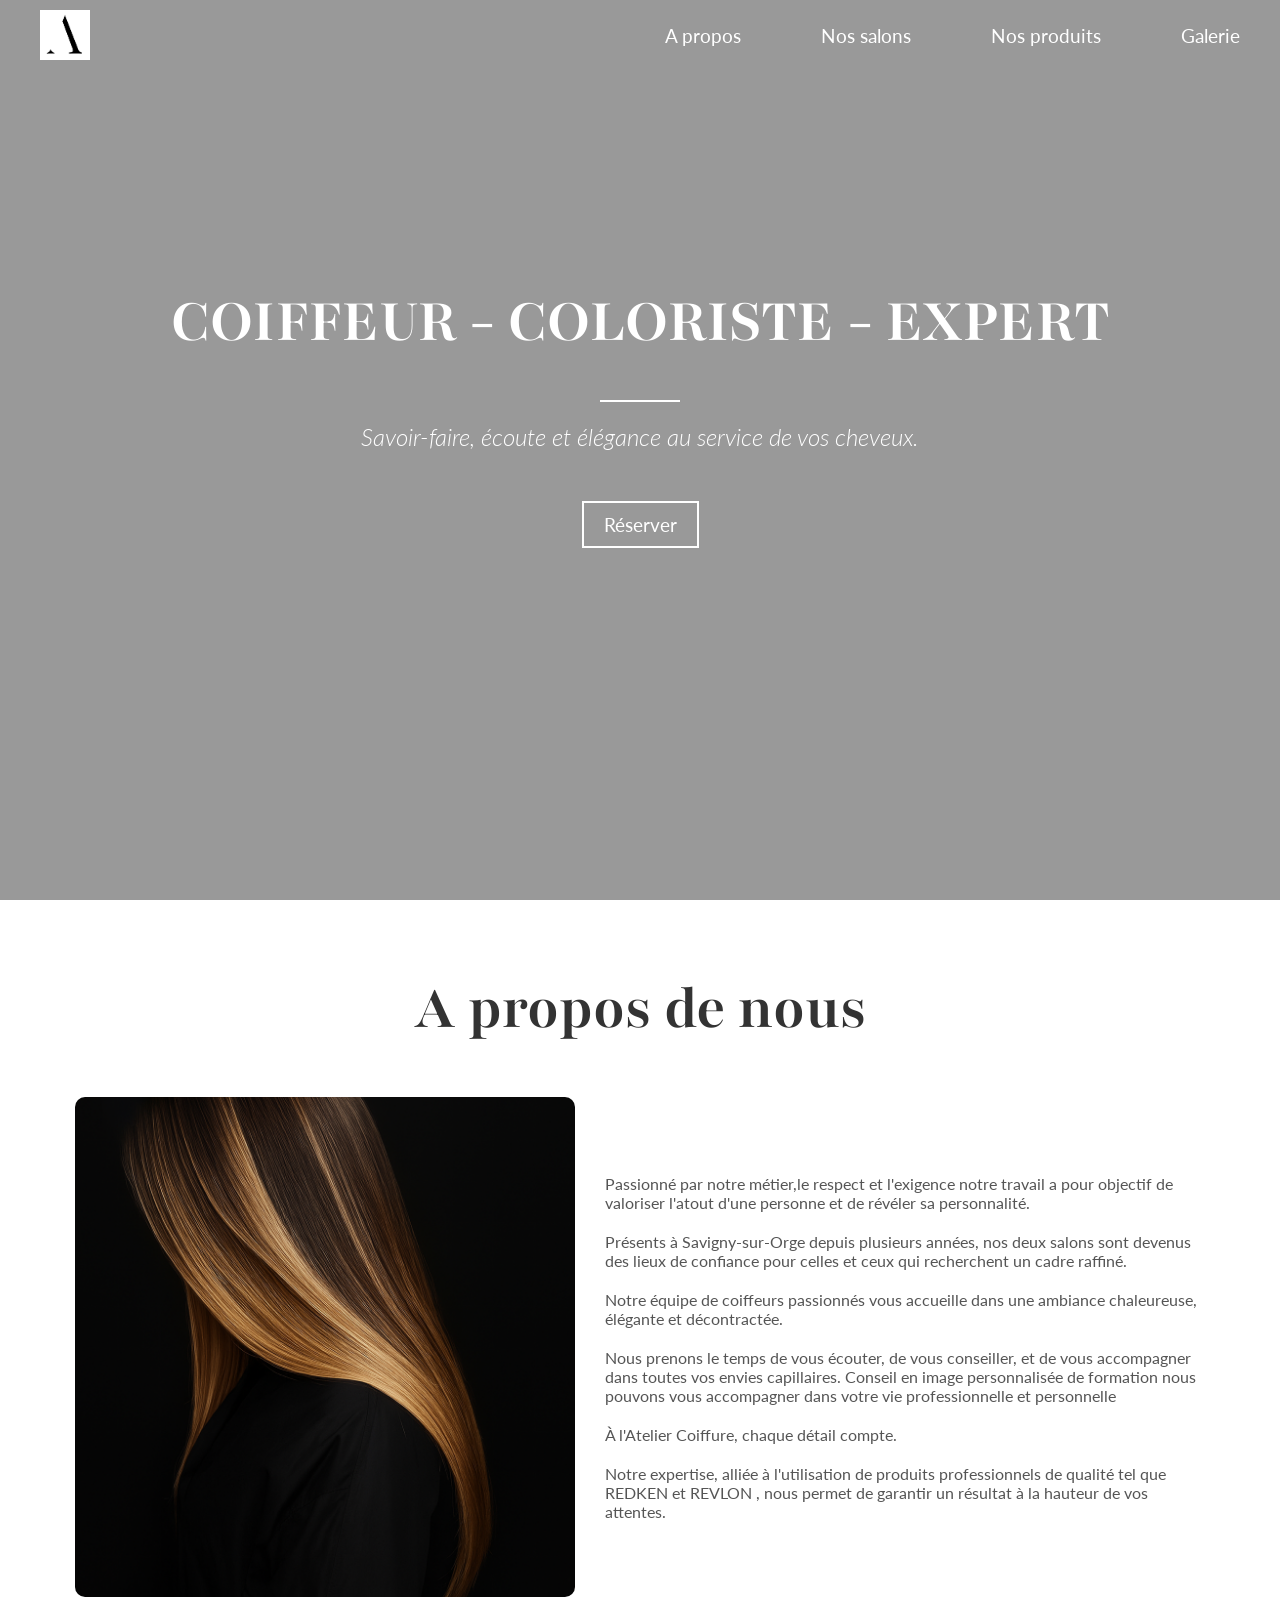
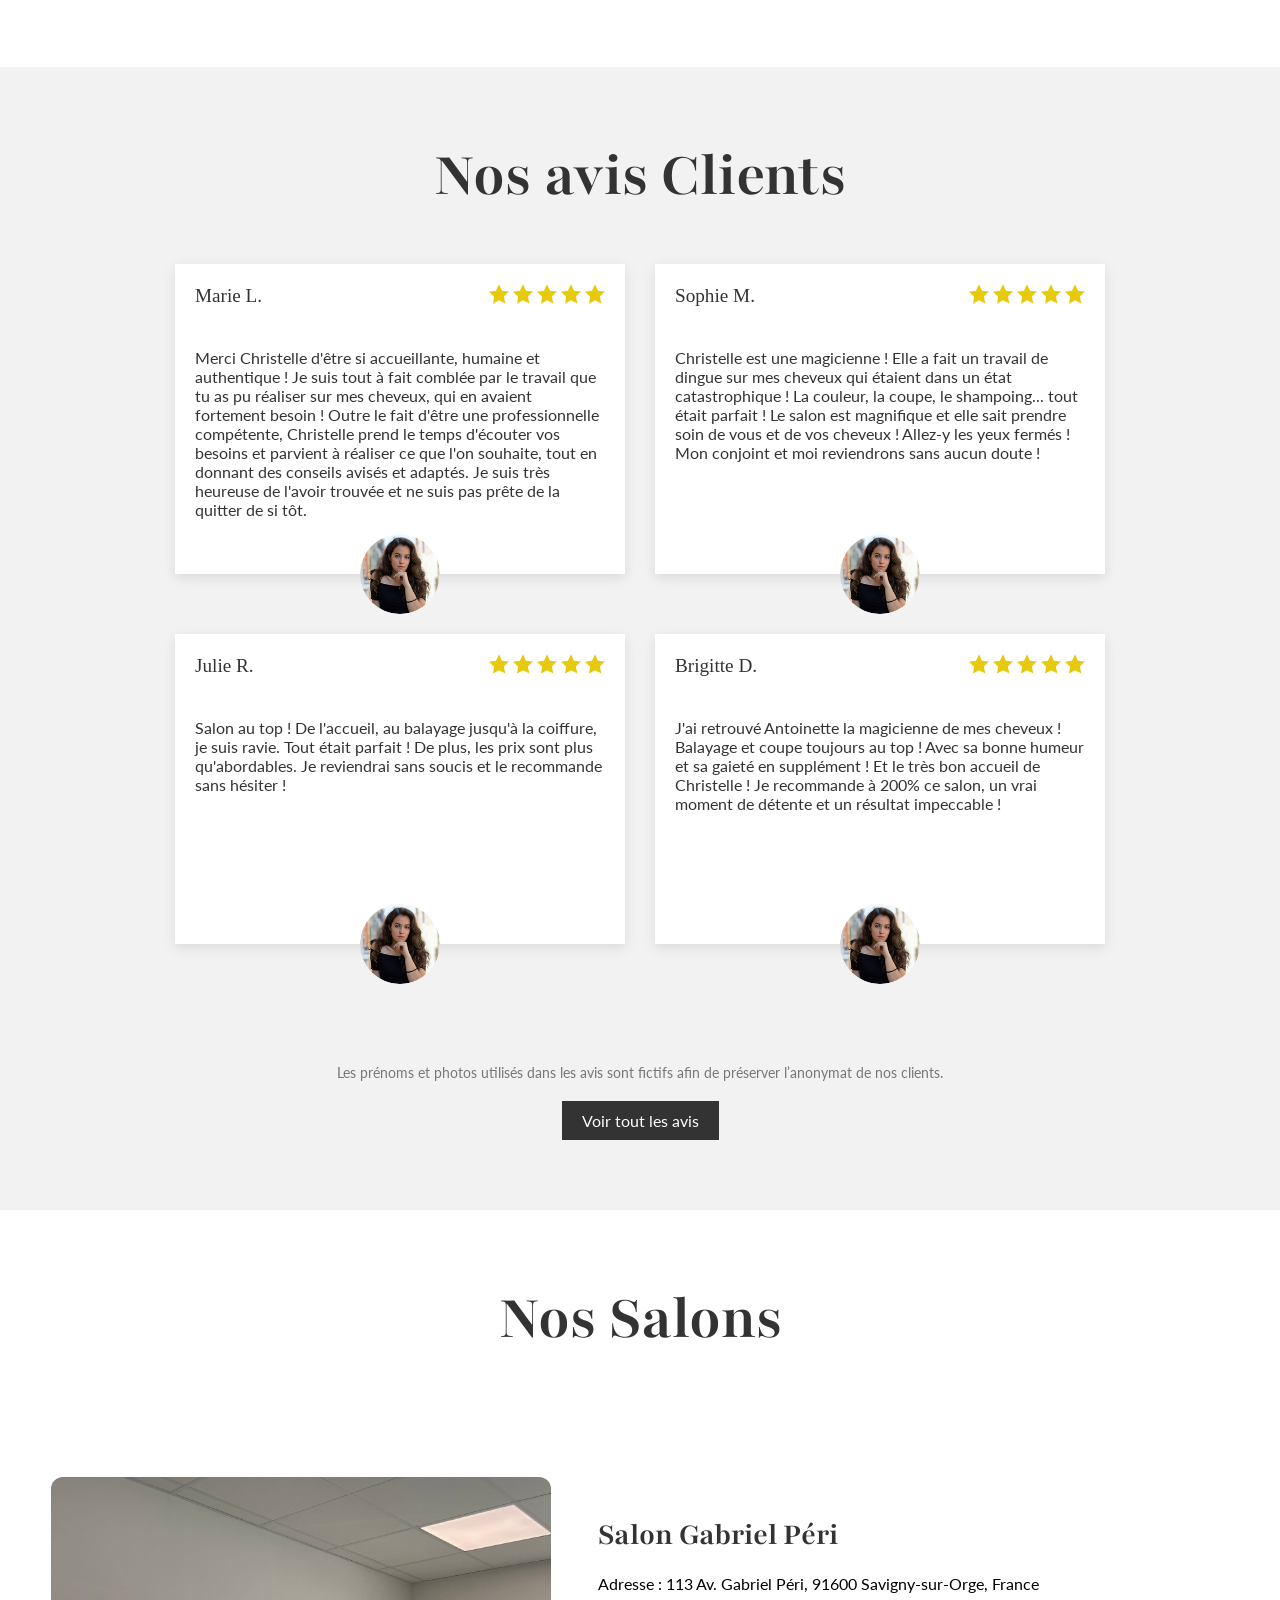
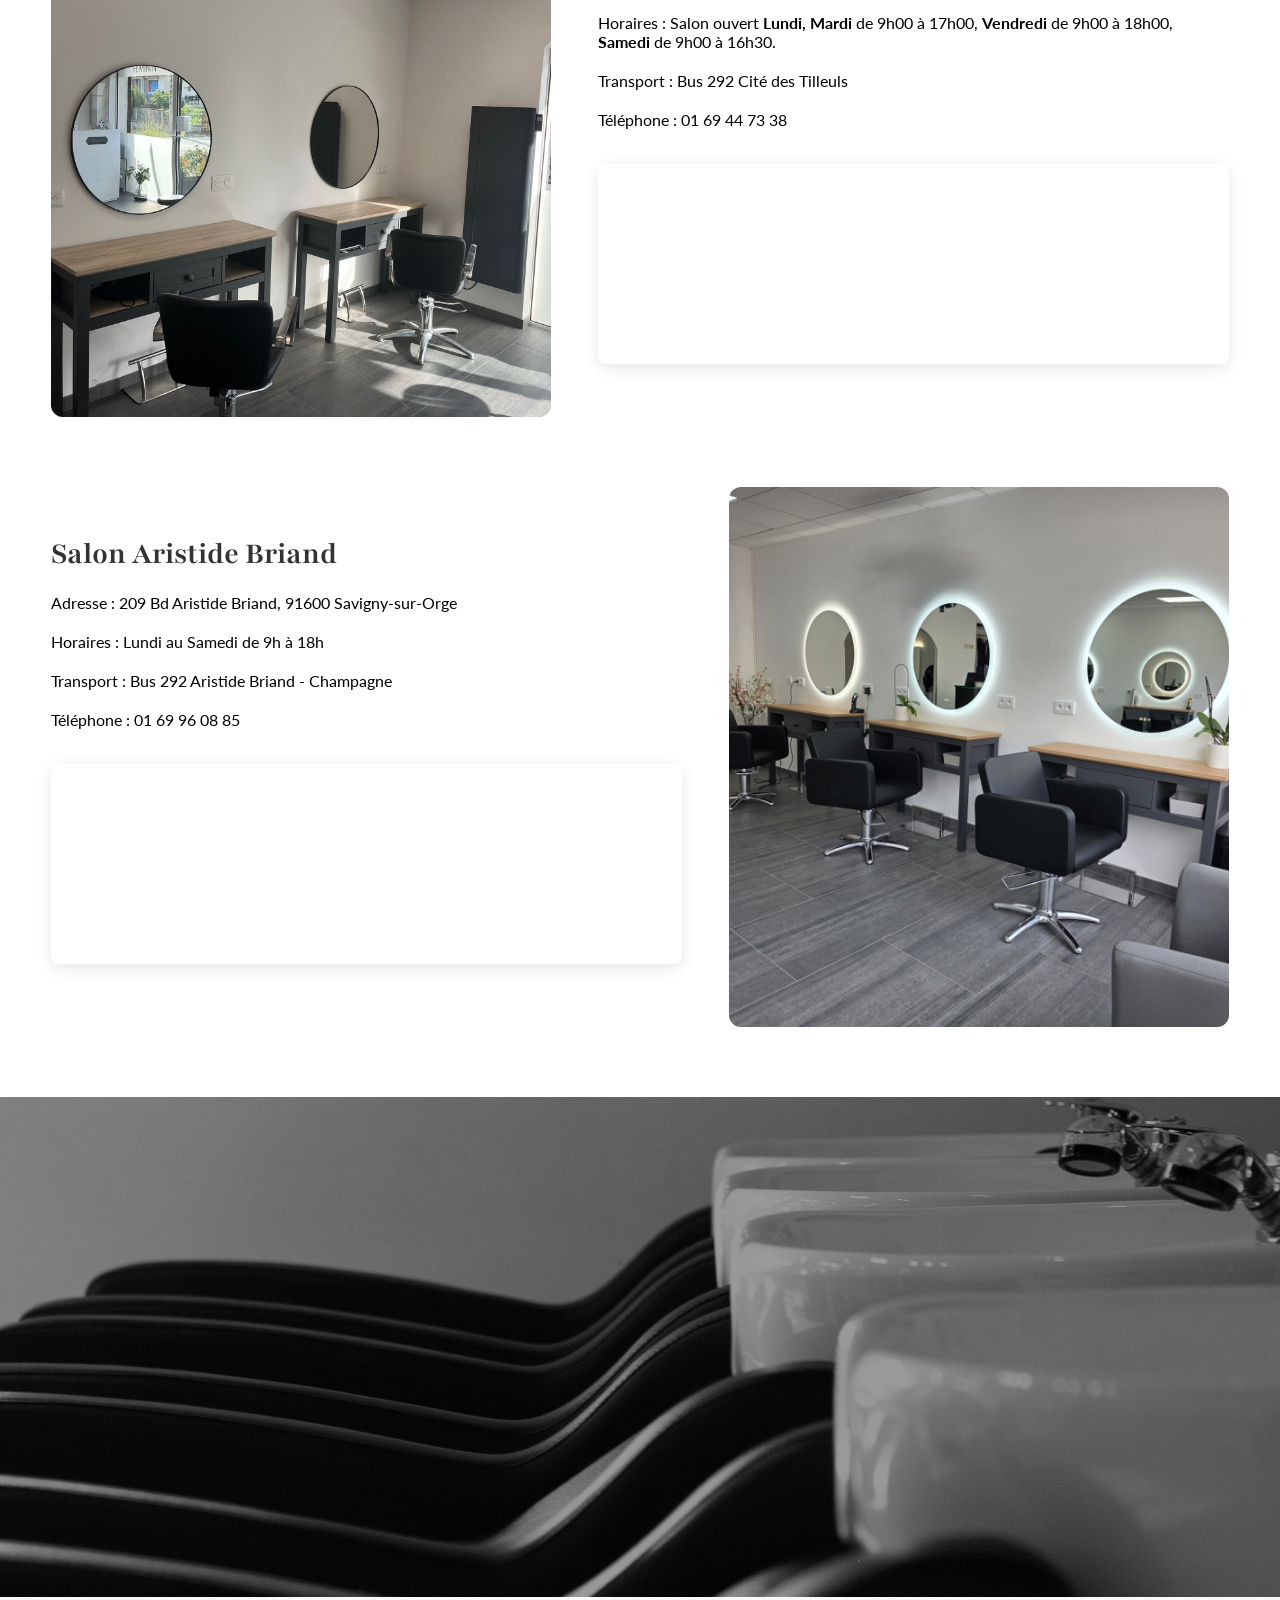
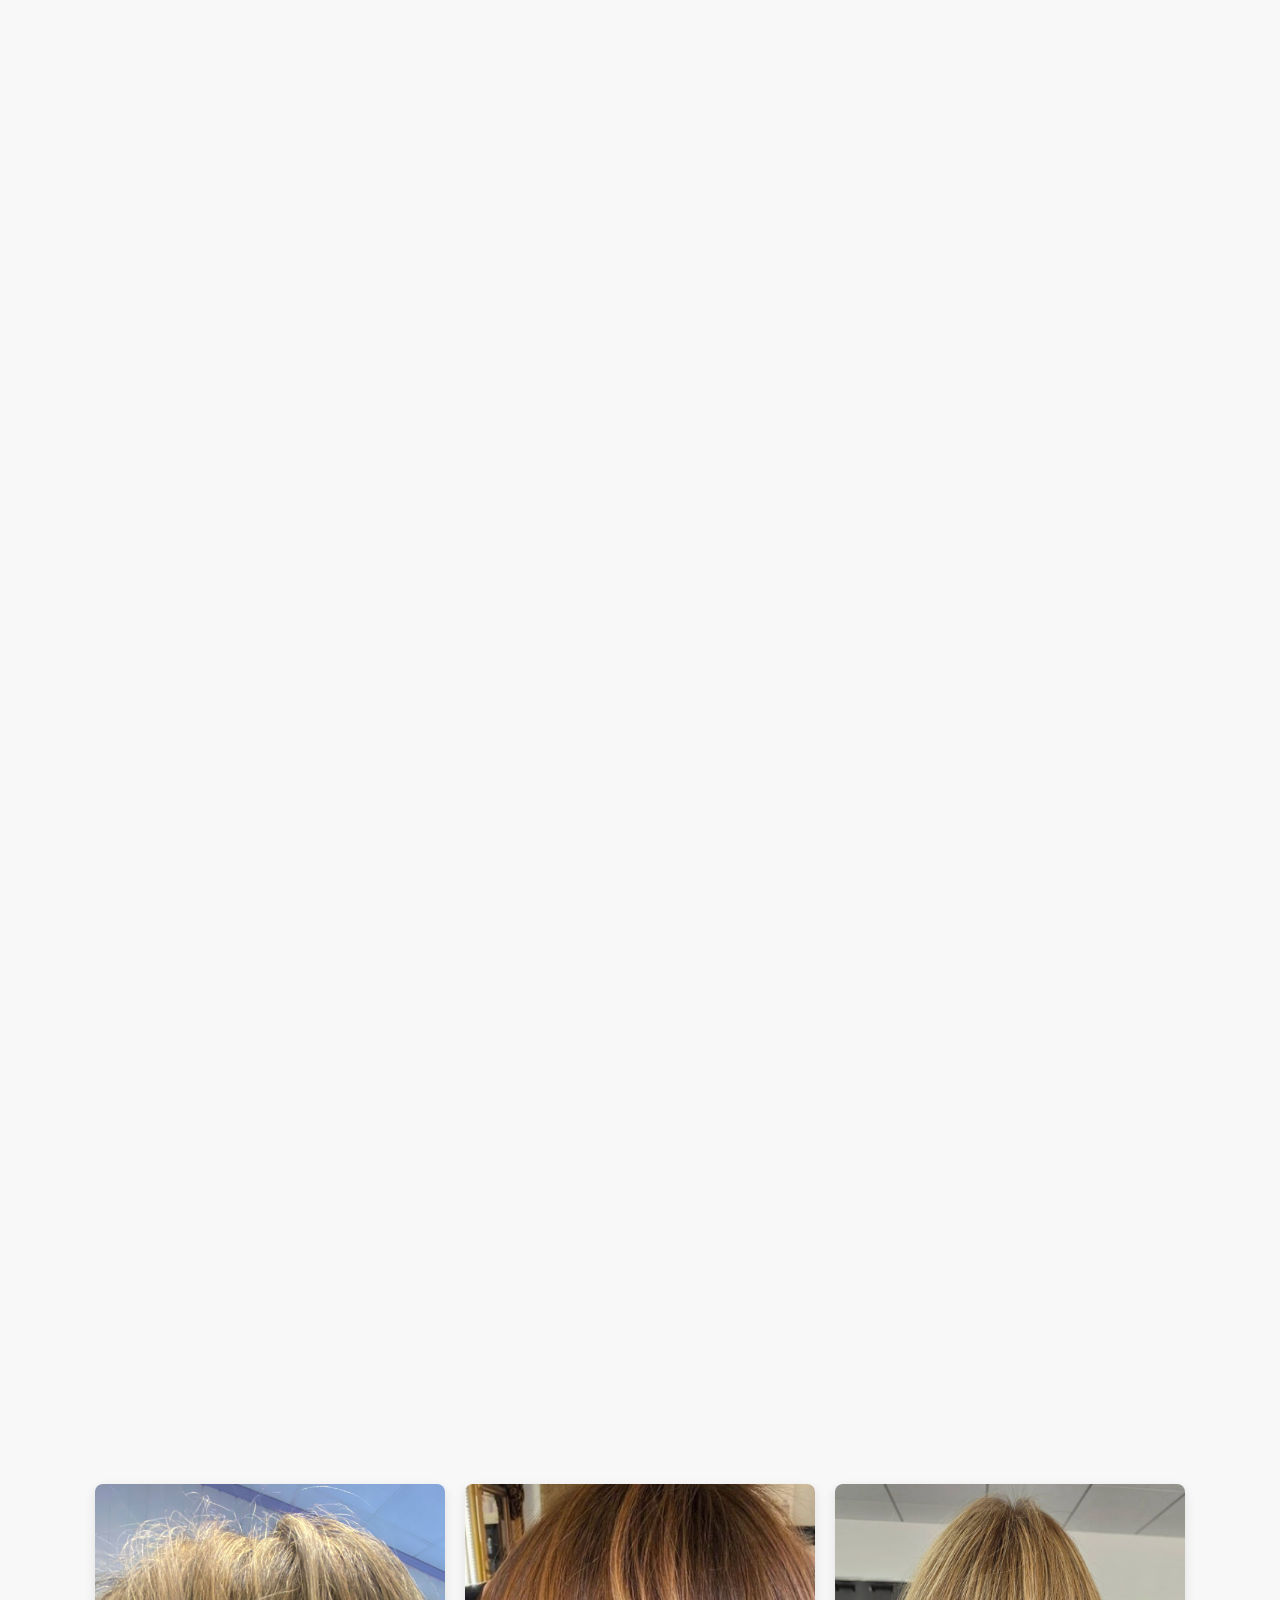
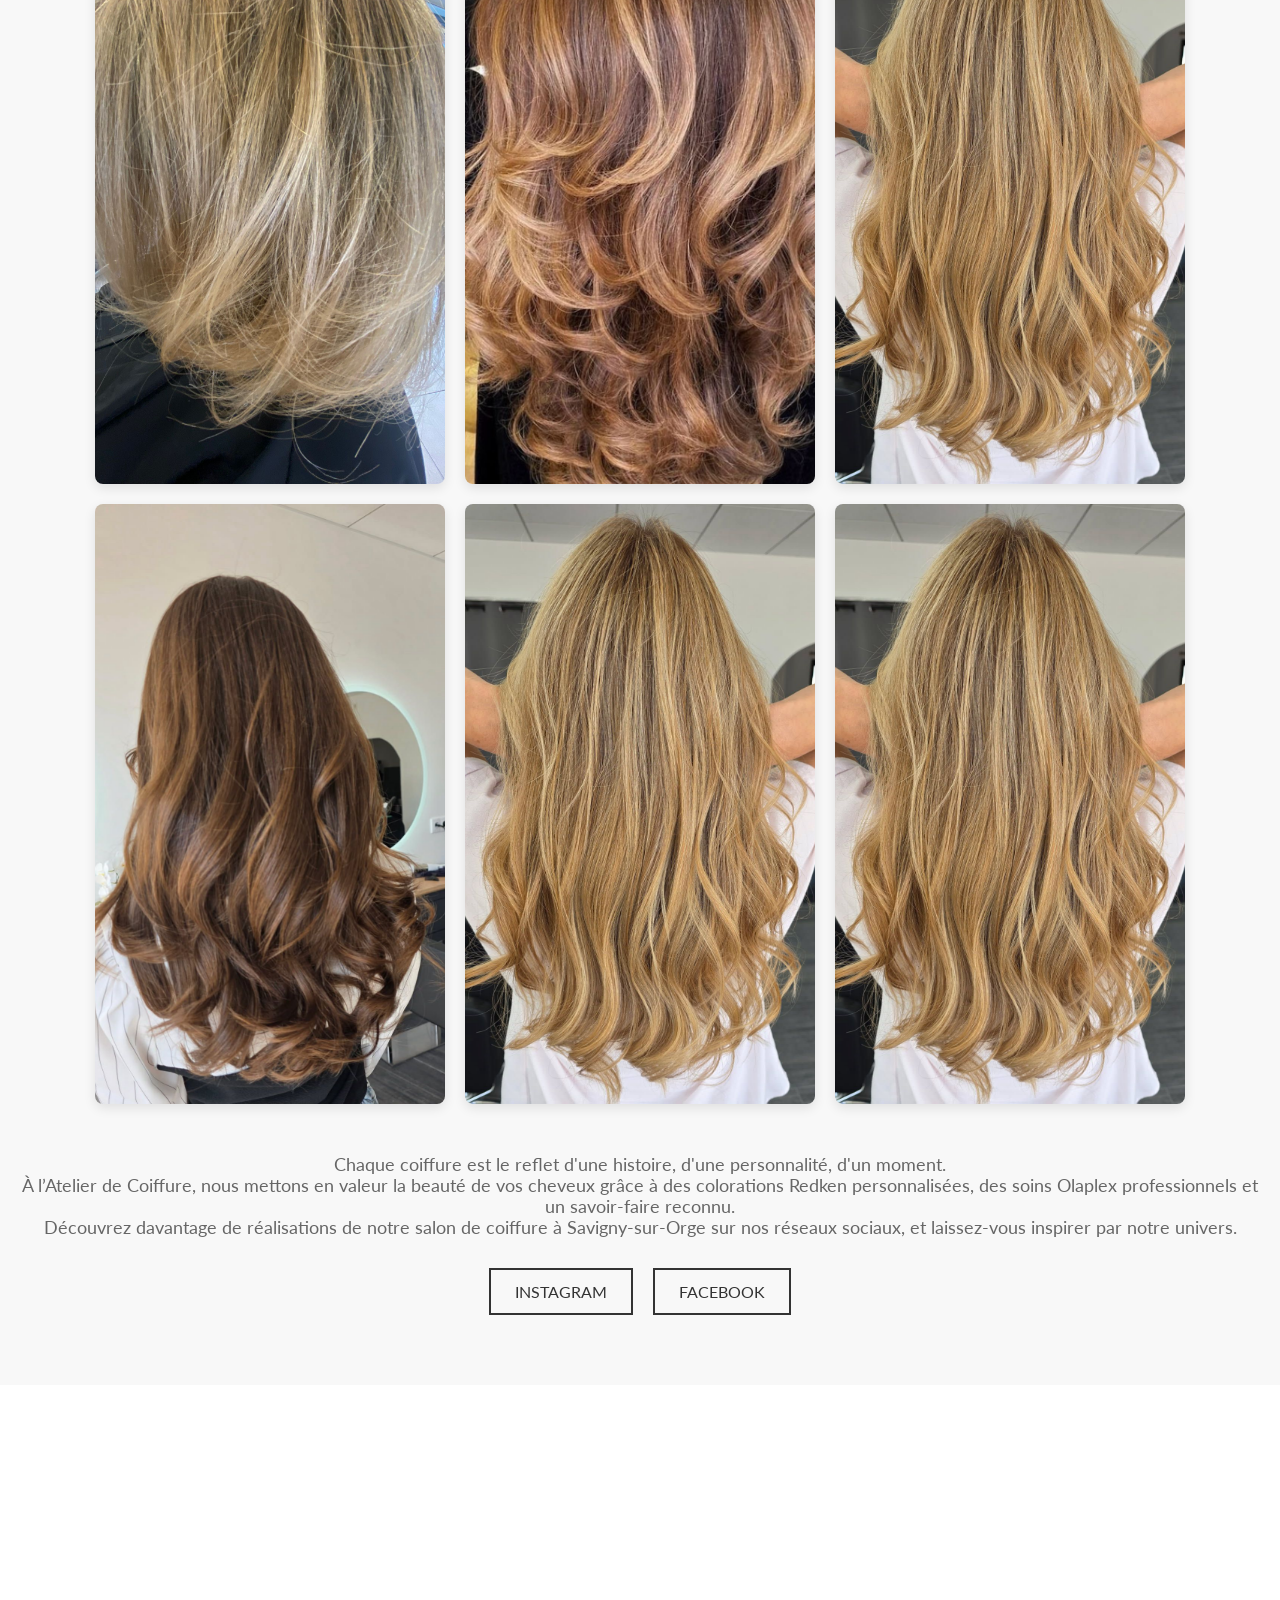
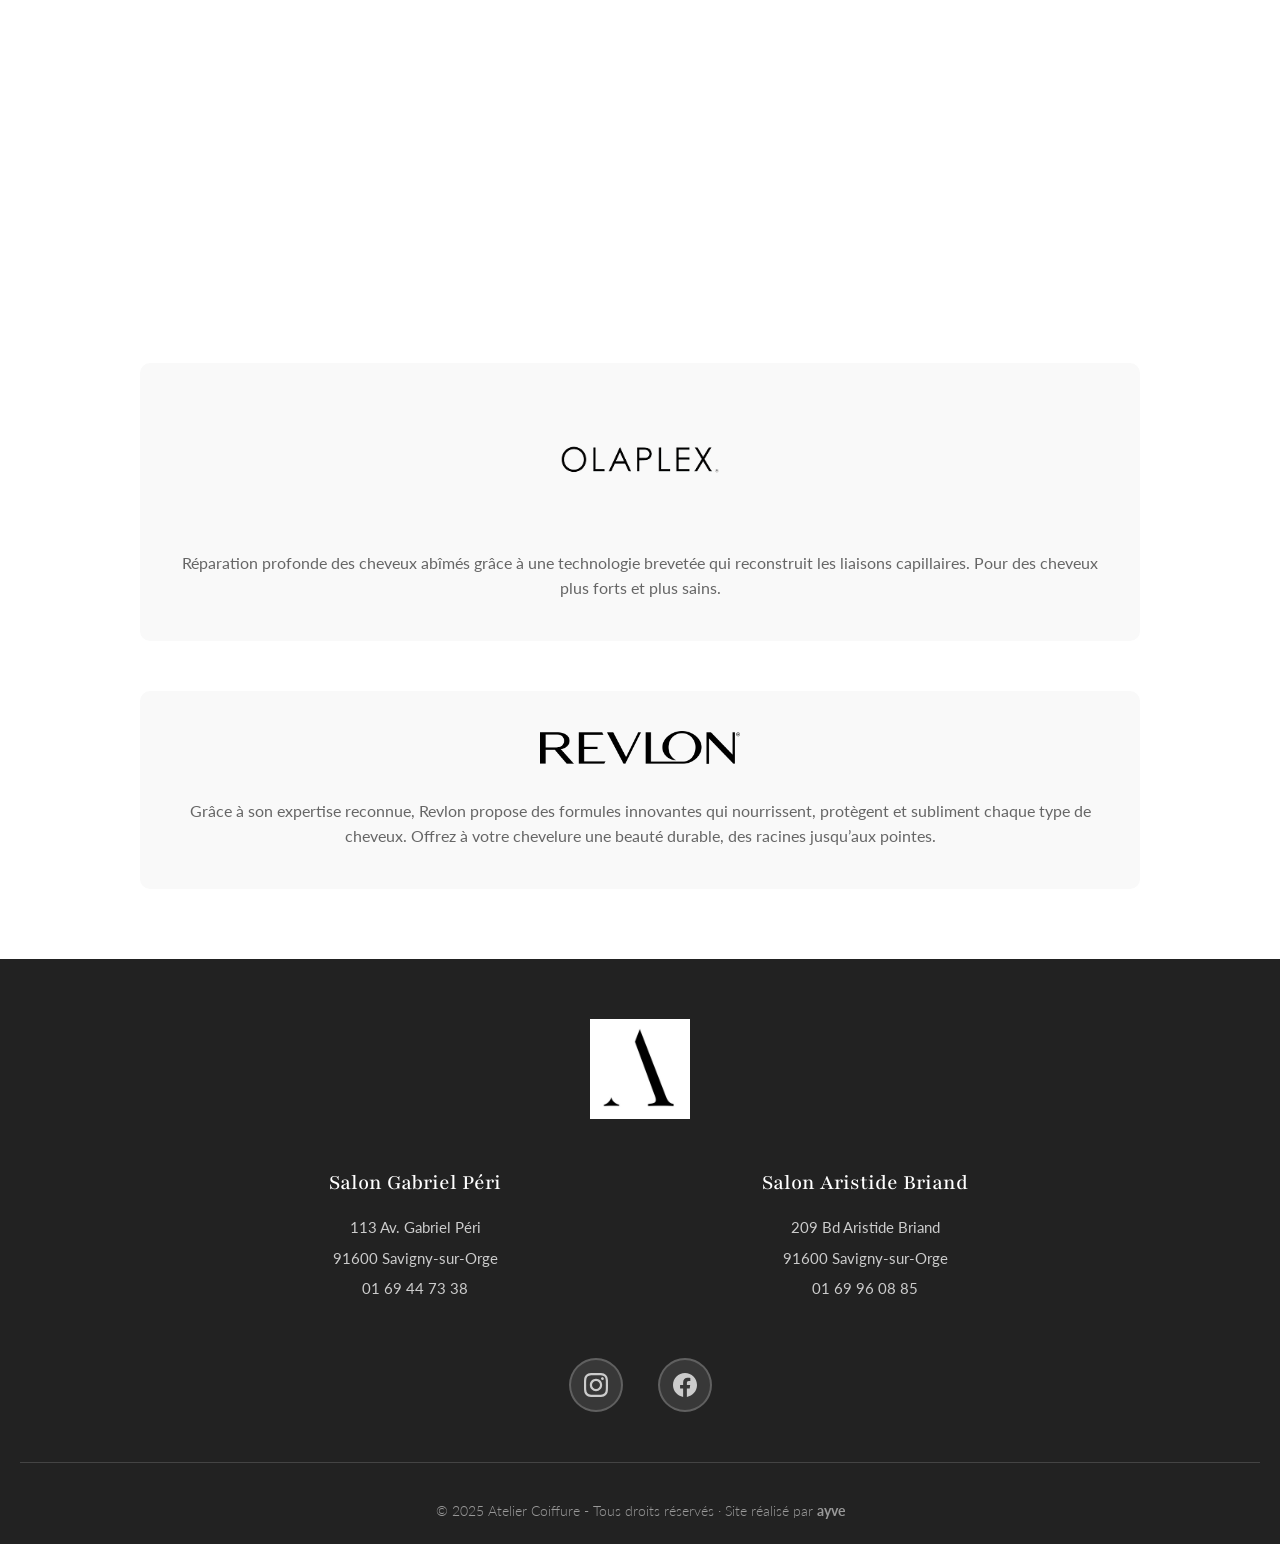
==== commit b8e54101: "finish site" ====
--- a/index.html
+++ b/index.html
@@ -7,7 +7,8 @@
   <link rel="stylesheet" href="fonts.css">
   <link rel="icon" href="./assets/logo.jpg" type="image/x-icon" />
   <title>Atelier de Coiffure – Salon Expert à Savigny-sur-Orge</title>
-  <meta name="description" content="Coiffeur coloriste expert à Savigny-sur-Orge. Atelier de Coiffure vous propose coupes, colorations Redken & soins Olaplex sur mesure." />
+<meta name="description" content="Atelier de Coiffure est votre salon de coiffure à Savigny-sur-Orge. Spécialistes des colorations Redken, soins capillaires Olaplex et coupes personnalisées, nous sublimons vos cheveux avec expertise, qualité et accueil chaleureux. Prenez rendez-vous !" />
+
 </head>
 <body>
   <header class="header">
@@ -144,9 +145,9 @@
       <div class="text-container-salon-content">
         <h3 class="title-salon-content">Salon Gabriel Péri</h3>
         <p class="lato-regular">Adresse : 113 Av. Gabriel Péri, 91600 Savigny-sur-Orge, France</p>
-        <p class="lato-regular">Horaires : Lundi au Vendredi de 9h à 17h</p>
-        <p class="lato-regular">Transport : Bus 395</p>
-        <p class="lato-regular">Téléphone : 01 69 96 08 85</p>
+        <p class="lato-regular">Horaires : Salon ouvert <strong>Lundi, Mardi</strong> de 9h00 à 17h00, <strong>Vendredi</strong> de 9h00 à 18h00, <strong>Samedi</strong> de 9h00 à 16h30.</p>
+        <p class="lato-regular">Transport : Bus 292 Cité des Tilleuls</p>
+        <p class="lato-regular">Téléphone : 01 69 44 73 38</p>
         <div class="google-integration">
           <iframe src="https://www.google.com/maps/embed?pb=!1m18!1m12!1m3!1d2624.123456789012!2d2.3455371!3d48.6919265!2m3!1f0!2f0!3f0!3m2!1i1024!2i768!4f13.1!3m3!1m2!1s0x47e5d8abdb9933b7%3A0x248b8b92d68a80cd!2sAtelier%20Coiffure!5e0!3m2!1sfr!2sfr!4v1616161616161" width="600" height="450" style="border:0;" allowfullscreen="" loading="lazy"></iframe>
         </div>
@@ -157,11 +158,11 @@
       <div class="text-container-salon-content">
         <h3 class="title-salon-content">Salon Aristide Briand</h3>
         <p class="lato-regular">Adresse : 209 Bd Aristide Briand, 91600 Savigny-sur-Orge</p>
-        <p class="lato-regular">Horaires : Lundi au Vendredi de 9h à 17h</p>
-        <p class="lato-regular">Transport : Bus 395</p>
+        <p class="lato-regular">Horaires : Lundi au Samedi de 9h à 18h</p>
+        <p class="lato-regular">Transport : Bus 292 Aristide Briand - Champagne</p>
         <p class="lato-regular">Téléphone : 01 69 96 08 85</p>
         <div class="google-integration">
-          <iframe src="https://www.google.com/maps/embed?pb=!1m18!1m12!1m3!1d2624.123456789012!2d2.3455371!3d48.6919265!2m3!1f0!2f0!3f0!3m2!1i1024!2i768!4f13.1!3m3!1m2!1s0x47e5d8abdb9933b7%3A0x248b8b92d68a80cd!2sAtelier%20Coiffure!5e0!3m2!1sfr!2sfr!4v1616161616161" width="600" height="450" style="border:0;" allowfullscreen="" loading="lazy"></iframe>
+          <iframe src="https://www.google.com/maps/embed?pb=!1m18!1m12!1m3!1d1964.4465493905184!2d2.3564512993836657!3d48.68826251252234!2m3!1f0!2f0!3f0!3m2!1i1024!2i768!4f13.1!3m3!1m2!1s0x47e5df515e0542a1%3A0x6b6a17c1f3f14504!2sAtelier%20Coiffure!5e0!3m2!1sfr!2sfr!4v1756739420444!5m2!1sfr!2sfr" width="600" height="450" style="border:0;" allowfullscreen="" loading="lazy" referrerpolicy="no-referrer-when-downgrade"></iframe>
         </div>
       </div>
       <div class="img-container-salon-content-2"></div>
@@ -179,34 +180,43 @@
     <h2 class="title-header title-about scroll-fade-in">Galerie</h2>
     <div class="gallery-grid">
       <div class="gallery-item scroll-scale-in">
-        <img src="./assets/galery-1.png" alt="Coiffure réalisée 1">
-      </div>
-      <div class="gallery-item scroll-scale-in">
-        <img src="./assets/galery-2.png" alt="Coiffure réalisée 2">
-      </div>
-      <div class="gallery-item scroll-scale-in">
-        <img src="./assets/galery-3.png" alt="Coiffure réalisée 3">
-      </div>
-      <div class="gallery-item scroll-scale-in">
-        <img src="./assets/galery-4.png" alt="Coiffure réalisée 4">
-      </div>
-      <div class="gallery-item scroll-scale-in">
-        <img src="./assets/galery-5.png" alt="Coiffure réalisée 5">
-      </div>
-      <div class="gallery-item scroll-scale-in">
-        <img src="./assets/galery-6.png" alt="Coiffure réalisée 6">
-      </div>
-      <div class="gallery-item scroll-scale-in">
-        <img src="./assets/galery-7.png" alt="Coiffure réalisée 7">
-      </div>
-      <div class="gallery-item scroll-scale-in">
-        <img src="./assets/galery-8.png" alt="Coiffure réalisée 8">
-      </div>
-      <div class="gallery-item scroll-scale-in">
-        <img src="./assets/galery-8.png" alt="Coiffure réalisée 9">
-      </div>
-    </div>
-    <p class="gallery-subtitle">Chaque coiffure a son histoire... Suivez-nous pour en voir plus.</p>
+        <img src="./assets/photo-1.jpeg" alt="Balayage caramel sur cheveux longs - coiffure réalisée à Savigny-sur-Orge">
+      </div>
+      <div class="gallery-item scroll-scale-in">
+        <img src="./assets/photo-2.jpeg" alt="Cheveux blonds polaires lisses avec effet wavy – salon de coiffure à Savigny-sur-Orge">
+      </div>
+      <div class="gallery-item scroll-scale-in">
+        <img src="./assets/photo-3.jpeg" alt="Carré court blond polaire brillant – coupe moderne réalisée à Savigny-sur-Orge">
+      </div>
+      <div class="gallery-item scroll-scale-in">
+        <img src="./assets/photo-4.jpeg" alt="Coloration cuivrée sur cheveux longs bouclés – Atelier de coiffure Savigny-sur-Orge">
+      </div>
+      <div class="gallery-item scroll-scale-in">
+        <img src="./assets/photo-5.jpeg" alt="Carré droit brun lissé – coiffure professionnelle au salon à Savigny-sur-Orge">
+      </div>
+      <div class="gallery-item scroll-scale-in">
+        <img src="./assets/photo-6.jpeg" alt="Coloration rose pastel sur cheveux lisses – coiffure créative à Savigny-sur-Orge">
+      </div>
+      <div class="gallery-item scroll-scale-in">
+        <img src="./assets/photo-7.jpeg" alt="Carré dégradé blond doré – brushing professionnel à Savigny-sur-Orge">
+      </div>
+      <div class="gallery-item scroll-scale-in">
+        <img src="./assets/photo-10.jpeg" alt="Balayage miel sur cheveux mi-longs ondulés – coiffure naturelle Savigny-sur-Orge">
+      </div>
+      <div class="gallery-item scroll-scale-in">
+        <img src="./assets/photo-11.jpeg" alt="Coloration blond doré sur cheveux longs – effet lumineux à Savigny-sur-Orge">
+      </div>
+            <div class="gallery-item scroll-scale-in">
+        <img src="./assets/photo-8.jpeg" alt="Coloration chocolat avec ondulations – coiffure tendance réalisée à Savigny-sur-Orge">
+      </div>
+            <div class="gallery-item scroll-scale-in">
+        <img src="./assets/photo-11.jpeg" alt="Coloration blond doré avec ondulations – prestation coiffure à Savigny-sur-Orge">
+      </div>
+            <div class="gallery-item scroll-scale-in">
+        <img src="./assets/photo-11.jpeg" alt="Coloration blond soleil sur cheveux longs – résultat naturel à Savigny-sur-Orge">
+      </div>
+    </div>
+    <p class="gallery-subtitle">Chaque coiffure est le reflet d'une histoire, d'une personnalité, d'un moment. <br> À l’Atelier de Coiffure, nous mettons en valeur la beauté de vos cheveux grâce à des colorations Redken personnalisées, des soins Olaplex professionnels et un savoir-faire reconnu. <br> Découvrez davantage de réalisations de notre salon de coiffure à Savigny-sur-Orge sur nos réseaux sociaux, et laissez-vous inspirer par notre univers.</p>
     <div class="social-links">
       <a href="https://www.instagram.com/atelier_coiffure__91/" class="social-btn lato-regular">INSTAGRAM</a>
       <a href="https://www.facebook.com/profile.php?id=100065063558309&locale=fr_FR" class="social-btn lato-regular">FACEBOOK</a>
@@ -230,6 +240,14 @@
         </div>
         <div class="product-content">
           <p class="product-description">Réparation profonde des cheveux abîmés grâce à une technologie brevetée qui reconstruit les liaisons capillaires. Pour des cheveux plus forts et plus sains.</p>
+        </div>
+      </div>
+       <div class="product-item scroll-slide-up">
+        <div class="product-logo">
+          <img src="./assets/Revlon_logo.png" alt="Logo Revlon">
+        </div>
+        <div class="product-content">
+          <p class="product-description">Grâce à son expertise reconnue, Revlon propose des formules innovantes qui nourrissent, protègent et subliment chaque type de cheveux. Offrez à votre chevelure une beauté durable, des racines jusqu’aux pointes.</p>
         </div>
       </div>
     </div>
@@ -248,14 +266,12 @@
           <h3 class="footer-salon-title">Salon Gabriel Péri</h3>
           <p>113 Av. Gabriel Péri</p>
           <p>91600 Savigny-sur-Orge</p>
-          <p>Lundi au Vendredi : 9h - 17h</p>
-          <p>01 69 96 08 85</p>
+          <p>01 69 44 73 38</p>
         </div>
         <div class="footer-salon">
           <h3 class="footer-salon-title">Salon Aristide Briand</h3>
           <p>209 Bd Aristide Briand</p>
           <p>91600 Savigny-sur-Orge</p>
-          <p>Lundi au Vendredi : 9h - 17h</p>
           <p>01 69 96 08 85</p>
         </div>
       </div>
@@ -279,7 +295,7 @@
     
     <!-- Mention en bas -->
     <div class="footer-bottom">
-      <p>© 2025 Atelier Coiffure - Tous droits réservés</p>
+      <p>© 2025 Atelier Coiffure - Tous droits réservés · Site réalisé par <a href="https://ayve.fr" target="_blank" rel="noopener noreferrer">ayve</a></p>
     </div>
   </footer>
   <script src="script.js"></script>
--- a/styles.css
+++ b/styles.css
@@ -1594,7 +1594,7 @@
   background-color: white;
   width: 90%;
   max-width: 450px;
-  min-height: 240px;
+  min-height: 310px;
   position: relative;
   box-shadow: rgba(0, 0, 0, 0.1) 0px 4px 12px;
   margin-bottom: 30px;
@@ -1681,7 +1681,7 @@
   height: 60vh;
   min-height: 400px;
   max-height: 600px;
-  background-image: url('./assets/salon-1.jpg');
+  background-image: url('./assets/photo-atelier-1.jpeg');
   background-size: cover;
   background-position: center;
   flex-shrink: 0;
@@ -1695,12 +1695,14 @@
   height: 60vh;
   min-height: 400px;
   max-height: 600px;
-  background-image: url('./assets/salon-2.jpg');
+  background-image: url('./assets/photo-atelier-2.jpeg');
   background-size: cover;
   background-position: center;
   flex-shrink: 0;
   border-radius: 12px;
 }
+
+
 
 .title-salon-content {
   font-family: 'Playfair', serif;
@@ -1797,6 +1799,7 @@
   box-shadow: 0 4px 12px rgba(0, 0, 0, 0.1);
   max-width: 350px;
   min-width: 250px;
+  height: 600px;
 }
 
 .gallery-item img {
@@ -1996,6 +1999,16 @@
   font-size: 0.85em;
   color: #999;
   font-weight: 300;
+}
+
+.footer-bottom a {
+  text-decoration: none;
+  color: #999;
+  font-weight: bold;
+}
+
+.footer-bottom a:hover {
+  text-decoration: underline;
 }
 
 /* ===== ANIMATIONS AU SCROLL ===== */
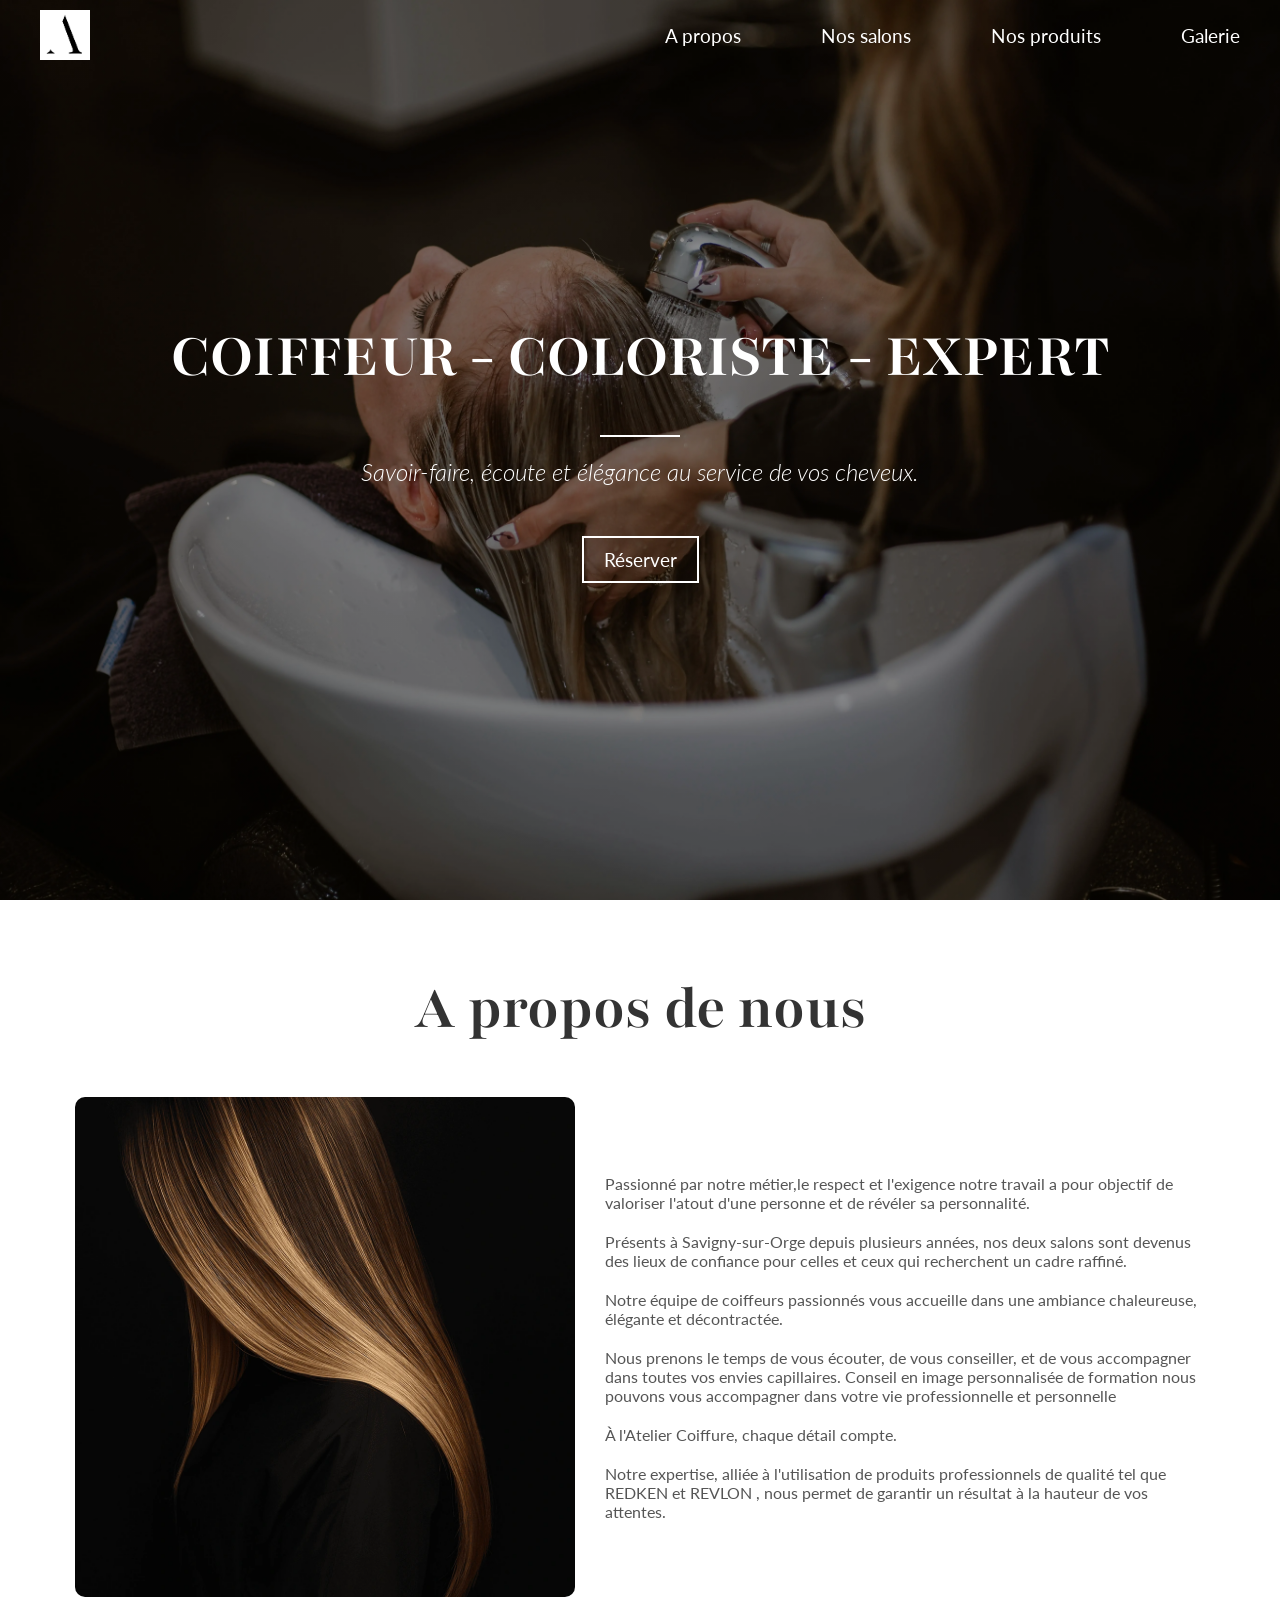
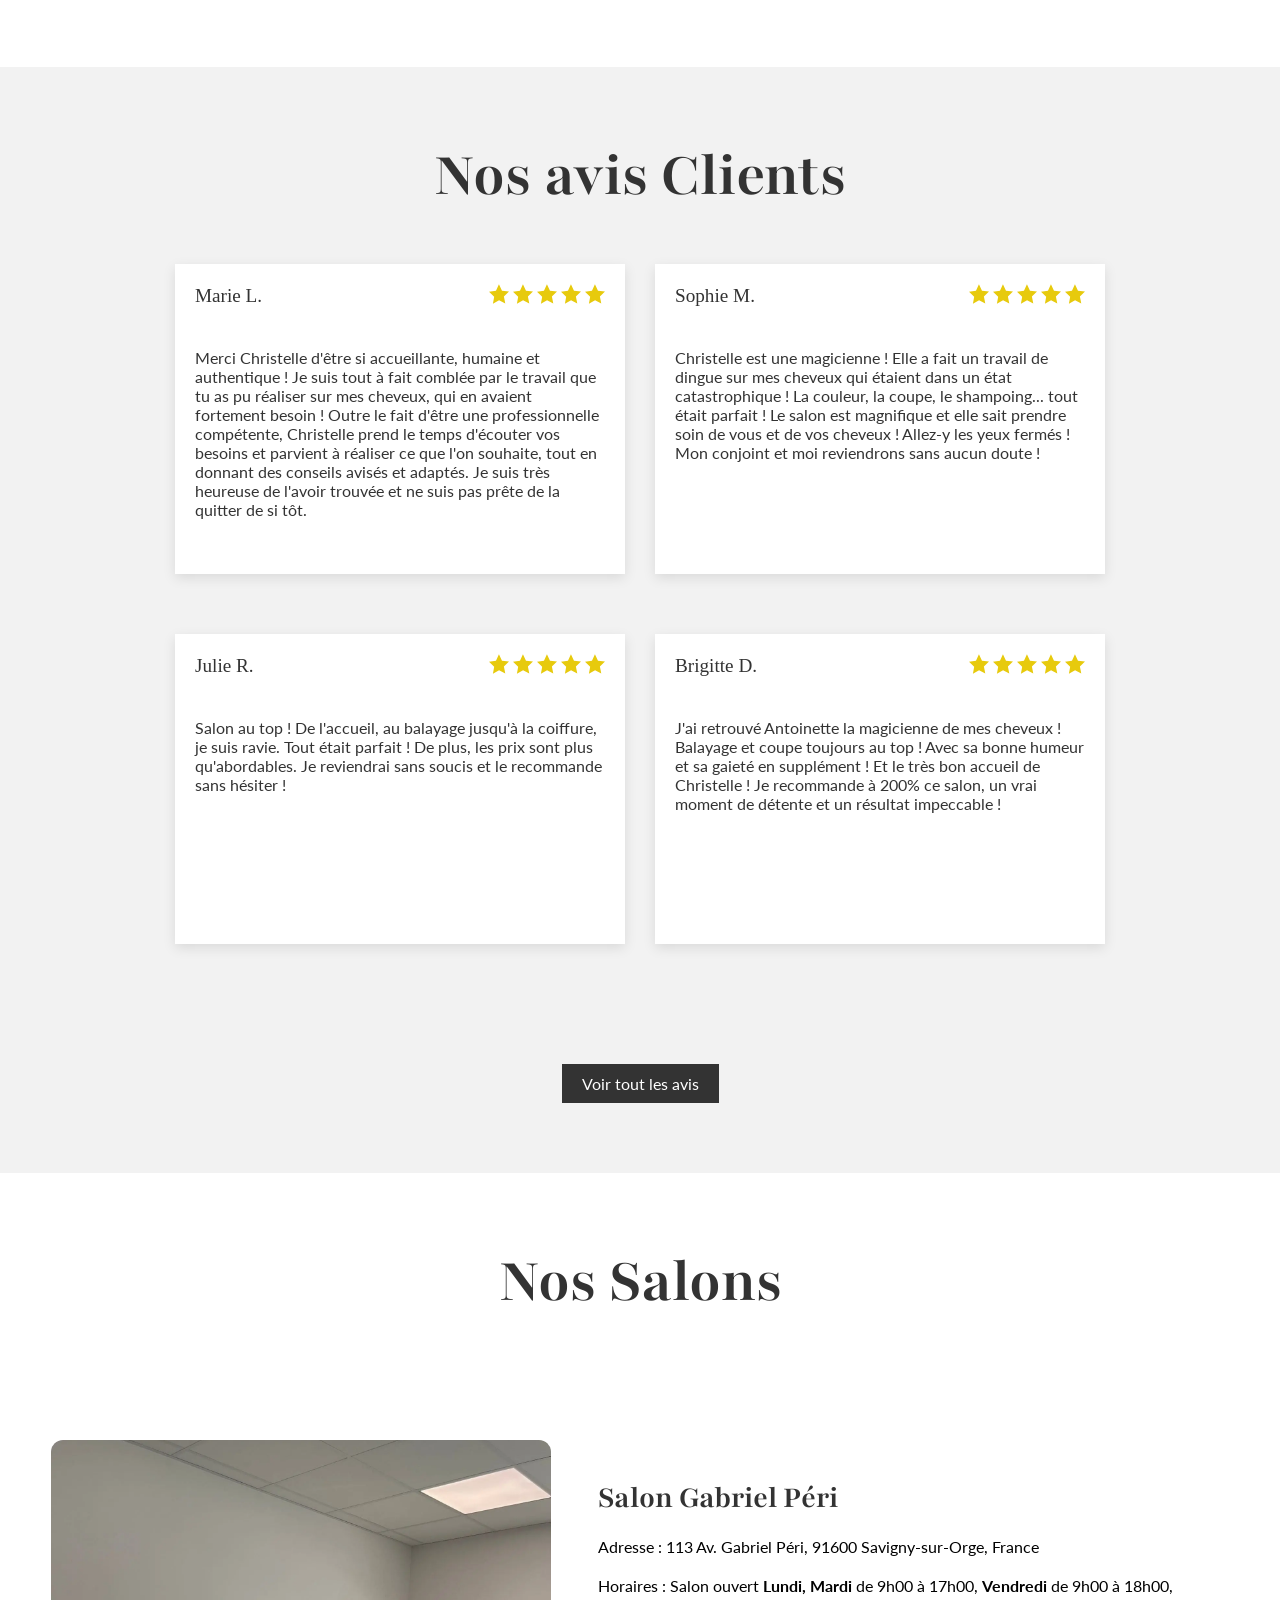
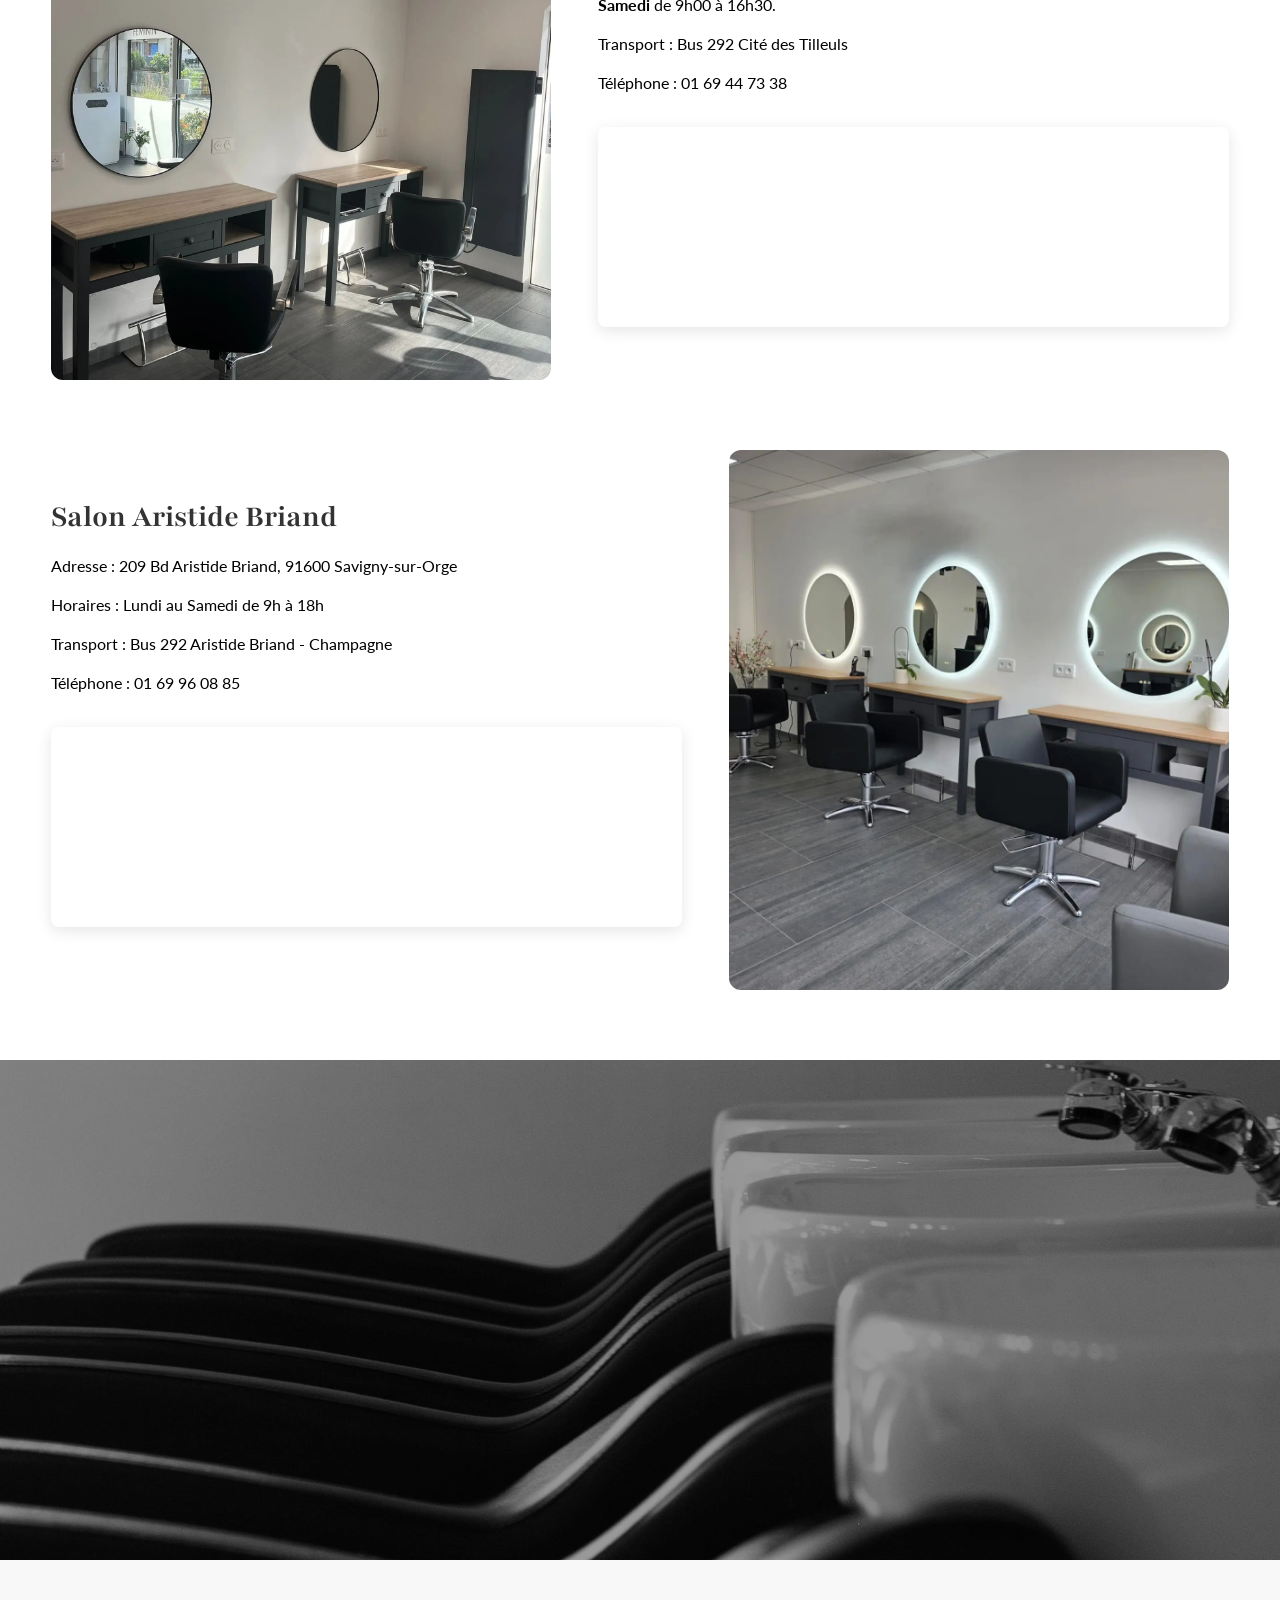
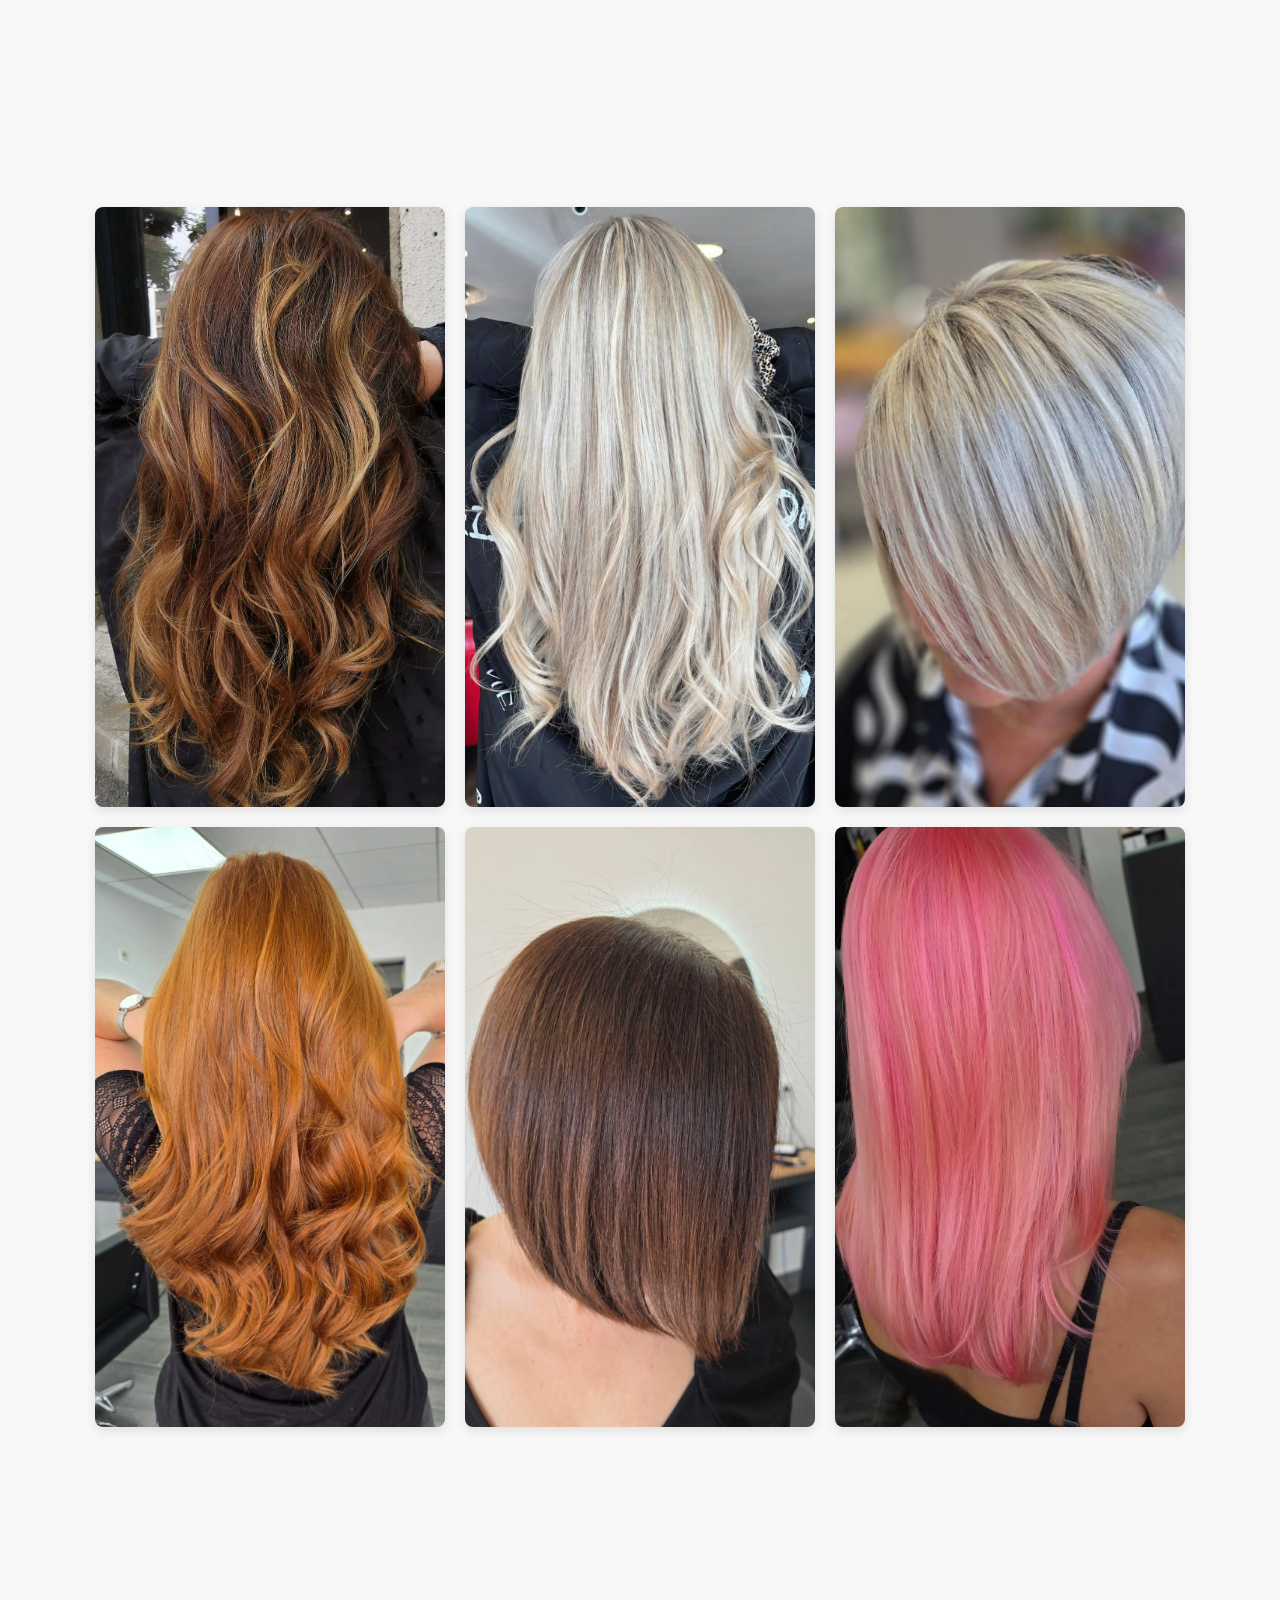
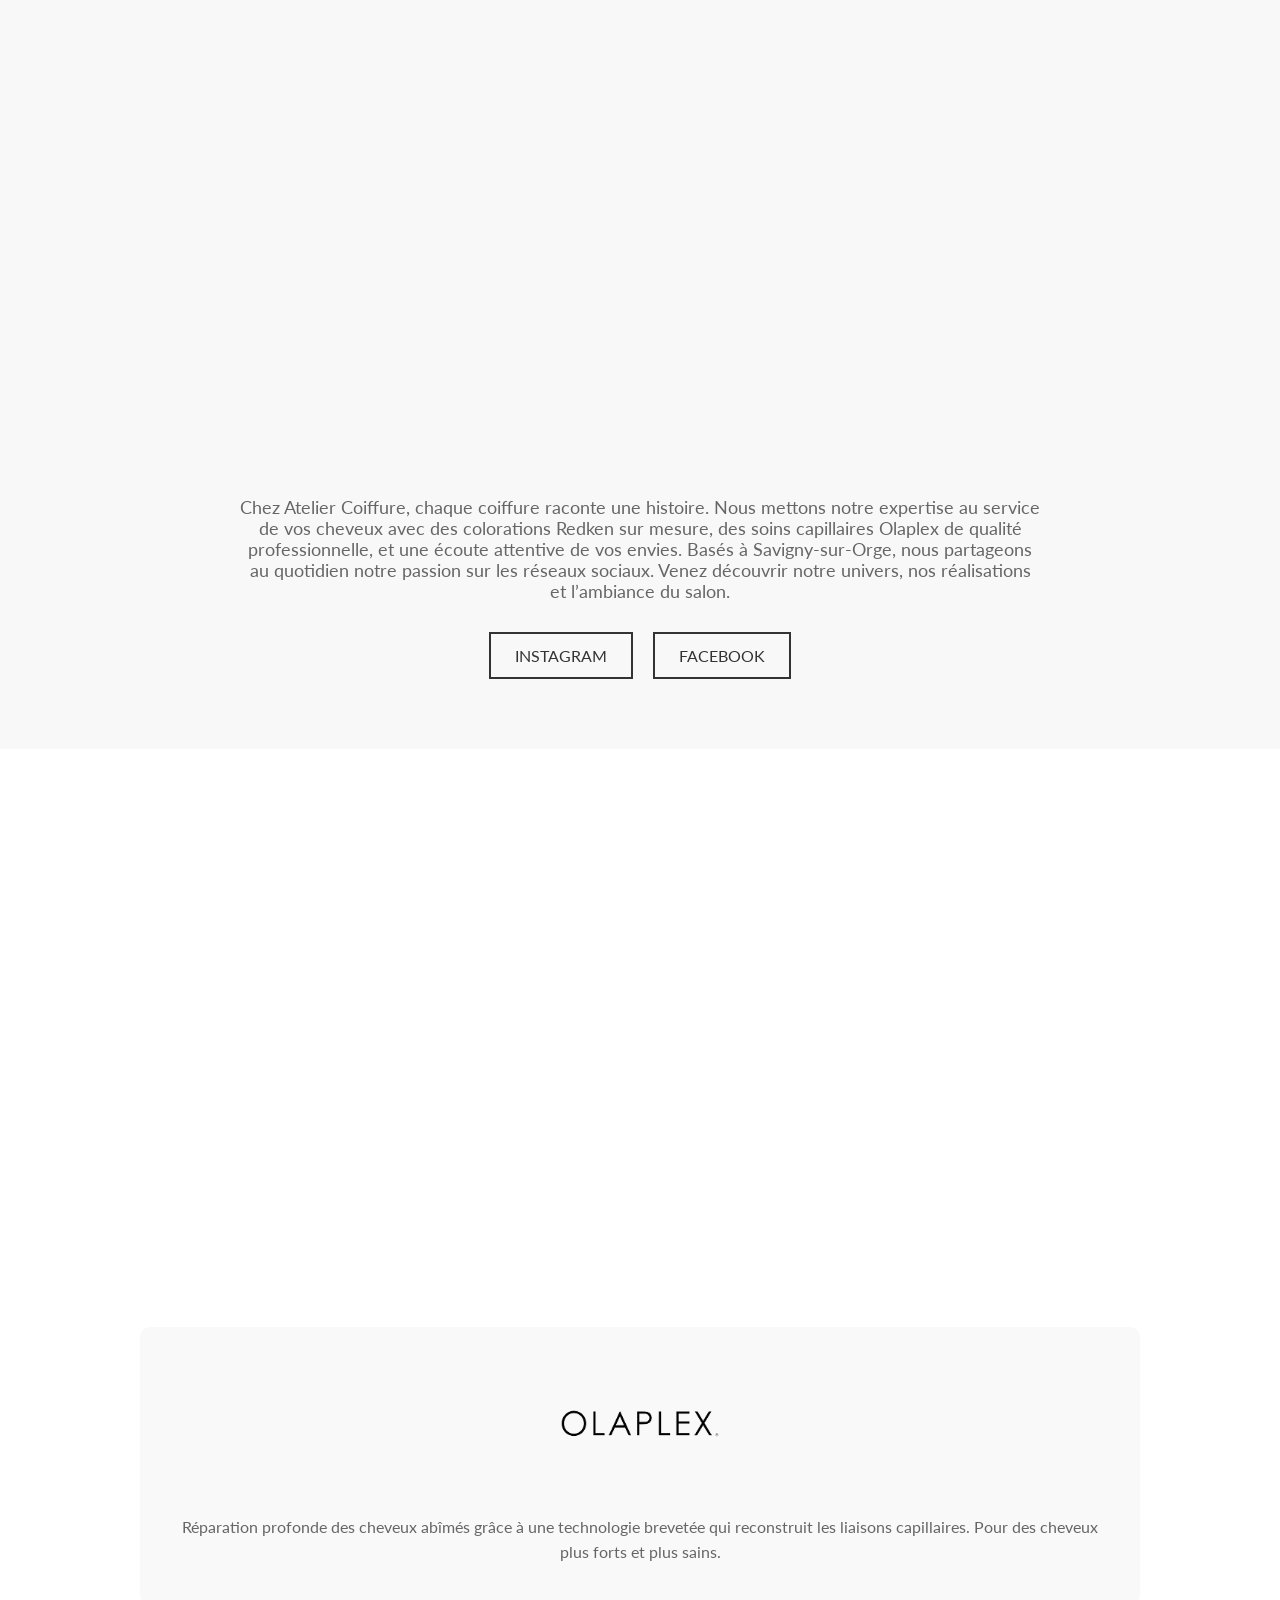
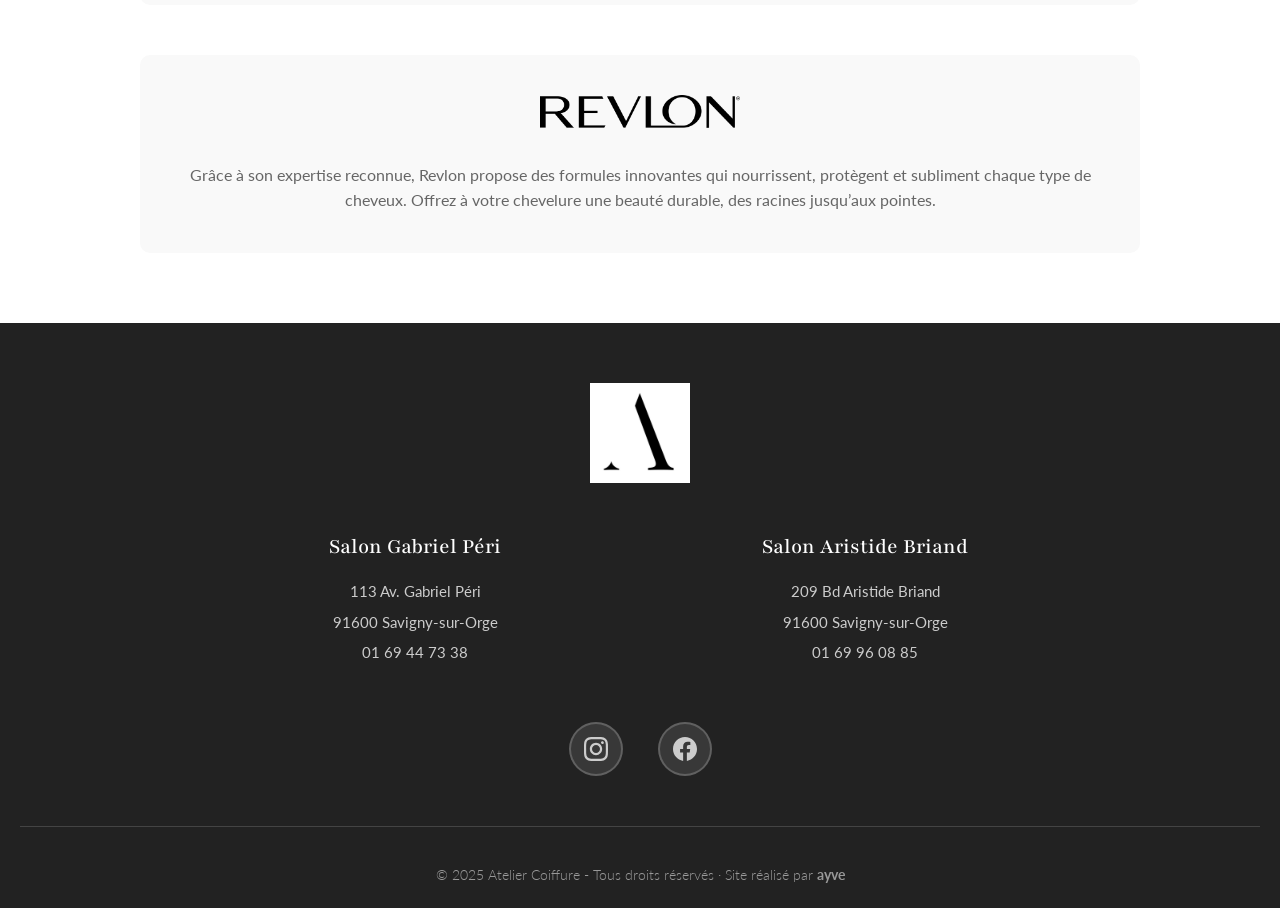
==== commit d59e9ef9: "site fini" ====
--- a/index.html
+++ b/index.html
@@ -3,12 +3,13 @@
 <head>
   <meta charset="UTF-8">
   <meta name="viewport" content="width=device-width, initial-scale=1.0">
-  <link rel="stylesheet" href="styles.css">
-  <link rel="stylesheet" href="fonts.css">
+  <link rel="stylesheet" href="style-minify.css">
+  <link rel="preconnect" href="https://fonts.googleapis.com">
+  <link rel="preconnect" href="https://fonts.gstatic.com" crossorigin>
+  <link href="https://fonts.googleapis.com/css2?family=Lato:ital,wght@0,100;0,300;0,400;0,700;0,900;1,100;1,300;1,400;1,700;1,900&family=Playfair:ital,opsz,wght@0,5..1200,300..900;1,5..1200,300..900&display=swap" rel="stylesheet">
   <link rel="icon" href="./assets/logo.jpg" type="image/x-icon" />
-  <title>Atelier de Coiffure – Salon Expert à Savigny-sur-Orge</title>
-<meta name="description" content="Atelier de Coiffure est votre salon de coiffure à Savigny-sur-Orge. Spécialistes des colorations Redken, soins capillaires Olaplex et coupes personnalisées, nous sublimons vos cheveux avec expertise, qualité et accueil chaleureux. Prenez rendez-vous !" />
-
+  <title>Atelier Coiffure – Salon Expert à Savigny-sur-Orge</title>
+  <meta name="description" content="Atelier Coiffure est votre salon de coiffure à Savigny-sur-Orge. Spécialistes des colorations Redken, soins capillaires Olaplex et coupes personnalisées, nous sublimons vos cheveux avec expertise, qualité et accueil chaleureux. Prenez rendez-vous !" />
 </head>
 <body>
   <header class="header">
@@ -38,7 +39,7 @@
     <section id="propos" class="about-section scroll-fade-in">
     <h2 class="title-header title-about scroll-fade-in">A propos de nous</h2>
     <div class="scroll-fade-in">
-      <img src="./assets/image-2-porpos.png" alt="">
+      <img src="./assets/image-propos.webp" alt="">
       <p>
         <span>
           Passionné par notre métier,le respect et l'exigence notre travail a pour objectif de valoriser l'atout 
@@ -83,7 +84,7 @@
         <div class="content-avis">
           <p>Merci Christelle d'être si accueillante, humaine et authentique ! Je suis tout à fait comblée par le travail que tu as pu réaliser sur mes cheveux, qui en avaient fortement besoin ! Outre le fait d'être une professionnelle compétente, Christelle prend le temps d'écouter vos besoins et parvient à réaliser ce que l'on souhaite, tout en donnant des conseils avisés et adaptés. Je suis très heureuse de l'avoir trouvée et ne suis pas prête de la quitter de si tôt.</p>
         </div>
-        <img src="./assets/avis-1.png" alt="avis photo client">
+        <!-- <img src="./assets/avis-1.png" alt="avis photo client"> -->
       </div>
       <div class="avis-content scroll-slide-up">
         <div class="header-avis">
@@ -99,7 +100,7 @@
         <div class="content-avis">
           <p>Christelle est une magicienne ! Elle a fait un travail de dingue sur mes cheveux qui étaient dans un état catastrophique ! La couleur, la coupe, le shampoing... tout était parfait ! Le salon est magnifique et elle sait prendre soin de vous et de vos cheveux ! Allez-y les yeux fermés ! Mon conjoint et moi reviendrons sans aucun doute !</p>
         </div>
-        <img src="./assets/avis-1.png" alt="avis photo client">
+        <!-- <img src="./assets/avis-1.png" alt="avis photo client"> -->
       </div>
       <div class="avis-content scroll-slide-up">
         <div class="header-avis">
@@ -115,7 +116,7 @@
         <div class="content-avis">
           <p>Salon au top ! De l'accueil, au balayage jusqu'à la coiffure, je suis ravie. Tout était parfait ! De plus, les prix sont plus qu'abordables. Je reviendrai sans soucis et le recommande sans hésiter !</p>
         </div>
-        <img src="./assets/avis-1.png" alt="avis photo client">
+        <!-- <img src="./assets/avis-1.png" alt="avis photo client"> -->
       </div>
       <div class="avis-content scroll-slide-up">
         <div class="header-avis">
@@ -131,10 +132,9 @@
         <div class="content-avis">
           <p>J'ai retrouvé Antoinette la magicienne de mes cheveux ! Balayage et coupe toujours au top ! Avec sa bonne humeur et sa gaieté en supplément ! Et le très bon accueil de Christelle ! Je recommande à 200% ce salon, un vrai moment de détente et un résultat impeccable !</p>
         </div>
-        <img src="./assets/avis-1.png" alt="avis photo client">
-      </div>
-    </div>
-    <p class="mention-avis-anno">Les prénoms et photos utilisés dans les avis sont fictifs afin de préserver l’anonymat de nos clients.</p>
+        <!-- <img src="./assets/avis-1.png" alt="avis photo client"> -->
+      </div>
+    </div>
       <a class="btn btn-avis lato-regular" href="https://www.google.fr/maps/place/Atelier+Coiffure/@48.69193,2.3455371,17z/data=!4m8!3m7!1s0x47e5d8abdb9933b7:0x248b8b92d68a80cd!8m2!3d48.6919265!4d2.348112!9m1!1b1!16s%2Fg%2F1tdb83zy?hl=fr&entry=ttu&g_ep=EgoyMDI1MDcyOC4wIKXMDSoASAFQAw%3D%3D" class="btn btn-avis lato-regular">Voir tout les avis</a>
   </section>
   <section id="salons" class="salon-section scroll-fade-in">
@@ -149,7 +149,7 @@
         <p class="lato-regular">Transport : Bus 292 Cité des Tilleuls</p>
         <p class="lato-regular">Téléphone : 01 69 44 73 38</p>
         <div class="google-integration">
-          <iframe src="https://www.google.com/maps/embed?pb=!1m18!1m12!1m3!1d2624.123456789012!2d2.3455371!3d48.6919265!2m3!1f0!2f0!3f0!3m2!1i1024!2i768!4f13.1!3m3!1m2!1s0x47e5d8abdb9933b7%3A0x248b8b92d68a80cd!2sAtelier%20Coiffure!5e0!3m2!1sfr!2sfr!4v1616161616161" width="600" height="450" style="border:0;" allowfullscreen="" loading="lazy"></iframe>
+          <iframe title="adresse salon 1 - Gabriel Péri" src="https://www.google.com/maps/embed?pb=!1m18!1m12!1m3!1d2624.123456789012!2d2.3455371!3d48.6919265!2m3!1f0!2f0!3f0!3m2!1i1024!2i768!4f13.1!3m3!1m2!1s0x47e5d8abdb9933b7%3A0x248b8b92d68a80cd!2sAtelier%20Coiffure!5e0!3m2!1sfr!2sfr!4v1616161616161" width="600" height="450" style="border:0;" allowfullscreen="" loading="lazy"></iframe>
         </div>
       </div>
     </div>
@@ -162,7 +162,7 @@
         <p class="lato-regular">Transport : Bus 292 Aristide Briand - Champagne</p>
         <p class="lato-regular">Téléphone : 01 69 96 08 85</p>
         <div class="google-integration">
-          <iframe src="https://www.google.com/maps/embed?pb=!1m18!1m12!1m3!1d1964.4465493905184!2d2.3564512993836657!3d48.68826251252234!2m3!1f0!2f0!3f0!3m2!1i1024!2i768!4f13.1!3m3!1m2!1s0x47e5df515e0542a1%3A0x6b6a17c1f3f14504!2sAtelier%20Coiffure!5e0!3m2!1sfr!2sfr!4v1756739420444!5m2!1sfr!2sfr" width="600" height="450" style="border:0;" allowfullscreen="" loading="lazy" referrerpolicy="no-referrer-when-downgrade"></iframe>
+          <iframe title="adresse salon 2 - Aristide Briand" src="https://www.google.com/maps/embed?pb=!1m18!1m12!1m3!1d1964.4465493905184!2d2.3564512993836657!3d48.68826251252234!2m3!1f0!2f0!3f0!3m2!1i1024!2i768!4f13.1!3m3!1m2!1s0x47e5df515e0542a1%3A0x6b6a17c1f3f14504!2sAtelier%20Coiffure!5e0!3m2!1sfr!2sfr!4v1756739420444!5m2!1sfr!2sfr" width="600" height="450" style="border:0;" allowfullscreen="" loading="lazy" referrerpolicy="no-referrer-when-downgrade"></iframe>
         </div>
       </div>
       <div class="img-container-salon-content-2"></div>
@@ -180,43 +180,38 @@
     <h2 class="title-header title-about scroll-fade-in">Galerie</h2>
     <div class="gallery-grid">
       <div class="gallery-item scroll-scale-in">
-        <img src="./assets/photo-1.jpeg" alt="Balayage caramel sur cheveux longs - coiffure réalisée à Savigny-sur-Orge">
-      </div>
-      <div class="gallery-item scroll-scale-in">
-        <img src="./assets/photo-2.jpeg" alt="Cheveux blonds polaires lisses avec effet wavy – salon de coiffure à Savigny-sur-Orge">
-      </div>
-      <div class="gallery-item scroll-scale-in">
-        <img src="./assets/photo-3.jpeg" alt="Carré court blond polaire brillant – coupe moderne réalisée à Savigny-sur-Orge">
-      </div>
-      <div class="gallery-item scroll-scale-in">
-        <img src="./assets/photo-4.jpeg" alt="Coloration cuivrée sur cheveux longs bouclés – Atelier de coiffure Savigny-sur-Orge">
-      </div>
-      <div class="gallery-item scroll-scale-in">
-        <img src="./assets/photo-5.jpeg" alt="Carré droit brun lissé – coiffure professionnelle au salon à Savigny-sur-Orge">
-      </div>
-      <div class="gallery-item scroll-scale-in">
-        <img src="./assets/photo-6.jpeg" alt="Coloration rose pastel sur cheveux lisses – coiffure créative à Savigny-sur-Orge">
-      </div>
-      <div class="gallery-item scroll-scale-in">
-        <img src="./assets/photo-7.jpeg" alt="Carré dégradé blond doré – brushing professionnel à Savigny-sur-Orge">
-      </div>
-      <div class="gallery-item scroll-scale-in">
-        <img src="./assets/photo-10.jpeg" alt="Balayage miel sur cheveux mi-longs ondulés – coiffure naturelle Savigny-sur-Orge">
-      </div>
-      <div class="gallery-item scroll-scale-in">
-        <img src="./assets/photo-11.jpeg" alt="Coloration blond doré sur cheveux longs – effet lumineux à Savigny-sur-Orge">
-      </div>
-            <div class="gallery-item scroll-scale-in">
-        <img src="./assets/photo-8.jpeg" alt="Coloration chocolat avec ondulations – coiffure tendance réalisée à Savigny-sur-Orge">
-      </div>
-            <div class="gallery-item scroll-scale-in">
-        <img src="./assets/photo-11.jpeg" alt="Coloration blond doré avec ondulations – prestation coiffure à Savigny-sur-Orge">
-      </div>
-            <div class="gallery-item scroll-scale-in">
-        <img src="./assets/photo-11.jpeg" alt="Coloration blond soleil sur cheveux longs – résultat naturel à Savigny-sur-Orge">
-      </div>
-    </div>
-    <p class="gallery-subtitle">Chaque coiffure est le reflet d'une histoire, d'une personnalité, d'un moment. <br> À l’Atelier de Coiffure, nous mettons en valeur la beauté de vos cheveux grâce à des colorations Redken personnalisées, des soins Olaplex professionnels et un savoir-faire reconnu. <br> Découvrez davantage de réalisations de notre salon de coiffure à Savigny-sur-Orge sur nos réseaux sociaux, et laissez-vous inspirer par notre univers.</p>
+        <img src="./assets/photo-1.webp" alt="Balayage caramel sur cheveux longs - coiffure réalisée à Savigny-sur-Orge">
+      </div>
+      <div class="gallery-item scroll-scale-in">
+        <img src="./assets/photo-2.webp" alt="Cheveux blonds polaires lisses avec effet wavy – salon de coiffure à Savigny-sur-Orge">
+      </div>
+      <div class="gallery-item scroll-scale-in">
+        <img src="./assets/photo-3.webp" alt="Carré court blond polaire brillant – coupe moderne réalisée à Savigny-sur-Orge">
+      </div>
+      <div class="gallery-item scroll-scale-in">
+        <img src="./assets/photo-4.webp" alt="Coloration cuivrée sur cheveux longs bouclés – Atelier de coiffure Savigny-sur-Orge">
+      </div>
+      <div class="gallery-item scroll-scale-in">
+        <img src="./assets/photo-5.webp" alt="Carré droit brun lissé – coiffure professionnelle au salon à Savigny-sur-Orge">
+      </div>
+      <div class="gallery-item scroll-scale-in">
+        <img src="./assets/photo-6.webp" alt="Coloration rose pastel sur cheveux lisses – coiffure créative à Savigny-sur-Orge">
+      </div>
+      <div class="gallery-item scroll-scale-in">
+        <img src="./assets/photo-7.webp" alt="Carré dégradé blond doré – brushing professionnel à Savigny-sur-Orge">
+      </div>
+      <div class="gallery-item scroll-scale-in">
+        <img src="./assets/photo-8.webp" alt="Balayage miel sur cheveux mi-longs ondulés – coiffure naturelle Savigny-sur-Orge">
+      </div>
+      <div class="gallery-item scroll-scale-in">
+        <img src="./assets/photo-9.webp" alt="Coloration blond doré sur cheveux longs – effet lumineux à Savigny-sur-Orge">
+      </div>
+    </div>
+    <p class="gallery-subtitle">
+      Chez Atelier Coiffure, chaque coiffure raconte une histoire.
+      Nous mettons notre expertise au service de vos cheveux avec des colorations Redken sur mesure, des soins capillaires Olaplex de qualité professionnelle, et une écoute attentive de vos envies. 
+      Basés à Savigny-sur-Orge, nous partageons au quotidien notre passion sur les réseaux sociaux. Venez découvrir notre univers, nos réalisations et l’ambiance du salon.
+    </p>
     <div class="social-links">
       <a href="https://www.instagram.com/atelier_coiffure__91/" class="social-btn lato-regular">INSTAGRAM</a>
       <a href="https://www.facebook.com/profile.php?id=100065063558309&locale=fr_FR" class="social-btn lato-regular">FACEBOOK</a>
@@ -298,6 +293,6 @@
       <p>© 2025 Atelier Coiffure - Tous droits réservés · Site réalisé par <a href="https://ayve.fr" target="_blank" rel="noopener noreferrer">ayve</a></p>
     </div>
   </footer>
-  <script src="script.js"></script>
+  <script src="script-minify.js"></script>
 </body>
 </html>
--- a/style-minify.css
+++ b/style-minify.css
@@ -0,0 +1 @@
+.lato-black,.lato-bold,.lato-light,.lato-regular,.lato-thin{font-style:normal;font-family:Lato,sans-serif}.lato-black,.lato-black-italic,.lato-bold,.lato-bold-italic,.lato-light,.lato-light-italic,.lato-regular,.lato-regular-italic,.lato-thin,.lato-thin-italic{font-family:Lato,sans-serif}.baseline-section,.header{background-repeat:no-repeat}.btn-avis,.footer-bottom a,.nav-links a,.social-btn{text-decoration:none}*,body{margin:0;padding:0}html{scroll-behavior:smooth}.lato-thin{font-weight:100}.lato-light{font-weight:300}.lato-regular{font-weight:400}.lato-bold{font-weight:700}.lato-black{font-weight:900}.lato-thin-italic{font-weight:100;font-style:italic}.lato-light-italic{font-weight:300;font-style:italic}.lato-regular-italic{font-weight:400;font-style:italic}.lato-bold-italic{font-weight:700;font-style:italic}.lato-black-italic{font-weight:900;font-style:italic}body.menu-open{overflow:hidden;height:100vh}.menu-overlay{position:fixed;top:0;left:0;width:100vw;height:100vh;background-color:rgba(0,0,0,.5);z-index:998;opacity:0;visibility:hidden;transition:.3s}.menu-overlay.active{opacity:1;visibility:visible}.header{height:100vh;width:100%;background-image:linear-gradient(rgba(0,0,0,.4),rgba(0,0,0,.4)),url('./assets/home-hero.webp');background-position:center;background-size:cover;position:relative}.logo{width:50px;height:50px;margin-left:40px}.nav-links{display:flex;justify-content:space-around;align-items:center;height:100%;gap:80px;margin-right:40px;list-style:none}.nav{display:flex;width:100%;height:70px;align-items:center;justify-content:space-between;position:fixed;top:0;z-index:1000;transition:background-color .3s}.nav.nav-scrolled{background-color:rgba(0,0,0,.95);box-shadow:0 2px 10px rgba(0,0,0,.3)}.hamburger{display:none;cursor:pointer;margin-right:40px;position:relative;width:30px;height:30px;z-index:1001}.hamburger span{position:absolute;width:25px;height:3px;background-color:#fff;border-radius:2px;transition:.3s;left:50%;transform:translateX(-50%)}.hamburger span:first-child{top:8px}.hamburger span:nth-child(2){top:50%;transform:translate(-50%,-50%)}.hamburger span:nth-child(3){bottom:8px}.hamburger.active span:first-child{top:50%;transform:translate(-50%,-50%) rotate(45deg)}.hamburger.active span:nth-child(2){opacity:0;transform:translate(-50%,-50%) scale(0)}.hamburger.active span:nth-child(3){bottom:50%;transform:translate(-50%,50%) rotate(-45deg)}@media screen and (min-width:1200px){.gallery-item{flex:0 0 calc(33.333% - 20px);max-width:380px}}@media screen and (max-width:1024px){.title-header{font-size:3.5em!important}.sub-title-header{font-size:1.4em!important}.about-section{padding:50px 20px}.about-section div p{font-size:1em}.title-about{font-size:3em}.avis-content{width:420px;min-height:230px}.salon-section{padding:50px 3%;gap:50px}.salon-content{gap:3%}.img-container-salon-content,.img-container-salon-content-2{width:45%;height:55vh;min-height:350px;max-height:500px;min-width:250px;border-radius:12px}.text-container-salon-content{width:52%;min-height:350px;gap:18px;padding:15px 0}.title-salon-content{font-size:1.8em}.google-integration iframe{height:250px;width:100%;border-radius:8px}.google-integration{border-radius:8px;overflow:hidden;box-shadow:0 4px 15px rgba(0,0,0,.1);margin:15px 0}.gallery-grid{padding:0 15px;gap:15px;max-width:800px}.gallery-item{flex:0 0 calc(33.333% - 15px);min-width:200px;flex:0 0 calc(33.333% - 10px);max-width:240px}.baseline-title{font-size:2.5em}.baseline-subtitle{font-size:1.2em}.footer-social-icons,.products-container{gap:30px}.product-item{padding:30px 20px}.footer{padding:50px 20px 0}.footer-content{gap:45px}.footer-logo-img{width:90px;height:90px}.footer-salons{gap:70px;flex-direction:row!important}.footer-salon{min-width:250px;max-width:300px}.footer-salon-title{font-size:1.3em}.footer-salon p{font-size:.9em}.footer-social-icons a{width:45px;height:45px}.footer-social-icons svg{width:22px;height:22px}.footer-bottom{padding:35px 0 20px;margin-top:45px}.footer-bottom p{font-size:.8em}}@media screen and (max-width:900px){.title-header{font-size:3.2em!important}.sub-title-header{font-size:1.35em!important}.salon-content{gap:3%}.img-container-salon-content,.img-container-salon-content-2{width:45%;height:50vh;min-height:320px;max-height:450px;min-width:220px;border-radius:10px}.text-container-salon-content{width:52%;min-height:320px;gap:16px;padding:15px 0}.title-salon-content{font-size:1.7em}.google-integration iframe{height:220px;width:100%;border-radius:6px}.google-integration{border-radius:6px;overflow:hidden;box-shadow:0 4px 12px rgba(0,0,0,.1);margin:15px 0}.salon-section{padding:45px 3%;gap:45px}}@media screen and (max-width:768px){.about-section img,.avis-content{max-width:400px}.nav-links{position:fixed;top:70px;right:-100%;width:100%;height:calc(100vh - 70px);background-color:rgba(0,0,0,.98);flex-direction:column;justify-content:flex-start;align-items:center;transition:right .3s;padding-top:50px;margin-right:0;z-index:999;backdrop-filter:blur(10px);-webkit-backdrop-filter:blur(10px)}.nav-links.active{right:0}.nav-links li{margin:20px 0}.nav-links a{font-size:1.5em}.hamburger{display:flex}.title-header{font-size:3em;padding:0 20px}.sub-title-header{font-size:1.3em;padding:0 20px}.btn-header{font-size:1em;padding:8px 16px}.logo{width:40px;height:40px;margin-left:20px}.about-section,.avis-section{padding:40px 15px}.about-section div{flex-direction:column;gap:20px}.about-section div p{max-width:100%;font-size:1em}.title-about{font-size:2.5em;margin-bottom:30px}.avis-container{flex-direction:column;align-items:center;gap:60px!important}.avis-content{width:90%}.salon-content{flex-direction:column;gap:40px;width:100%;padding:0 5%}.img-container-salon-content,.img-container-salon-content-2{width:90%!important;max-width:600px;height:50vh;min-height:300px;max-height:400px;border-radius:10px;margin:0 auto}.text-container-salon-content{width:90%!important;max-width:600px;min-height:auto;gap:20px;text-align:center;padding:20px 5%;margin:0 auto}.title-salon-content{font-size:1.6em}.google-integration{margin:15px auto;border-radius:8px;overflow:hidden;box-shadow:0 4px 15px rgba(0,0,0,.15)}.google-integration iframe{height:250px;width:100%;border-radius:8px}}.footer-salons,.salon-section{gap:50px}.gallery-item{flex:0 0 calc(50% - 15px);flex:0 0 calc(50% - 8px)}.gallery-grid{gap:15px}.products-container{flex-direction:column;gap:30px}.footer-content{gap:40px}.footer-social-icons{gap:28px}@media screen and (max-width:640px){.title-header{font-size:2.5em!important;padding:0 20px}.sub-title-header{font-size:1.2em!important;padding:0 20px}.title-about{font-size:2.2em!important}.about-section div p,.content-avis p,.product-description,.text-container-salon-content p{font-size:.95em}.avis-container{align-items:center}.avis-content{width:90%;max-width:350px}.mention-avis-anno{font-size:.85em;padding:0 15px}.btn-avis{font-size:.95em;padding:8px 16px}.img-container-salon-content,.img-container-salon-content-2{height:45vh;width:95%!important;max-width:100%;min-height:250px;max-height:350px;border-radius:8px}.title-salon-content{font-size:1.5em}.text-container-salon-content{width:95%;padding:15px}.google-integration iframe{height:220px;width:100%;border-radius:6px}.google-integration{border-radius:6px;overflow:hidden;box-shadow:0 3px 12px rgba(0,0,0,.12);width:100%;margin:15px 0}.salon-section{padding:30px 5%;gap:40px}.gallery-grid{padding:0 20px;gap:12px;max-width:100%}.gallery-item{flex:0 0 calc(50% - 12px);min-width:150px;flex:0 0 calc(50% - 6px);max-width:250px}.baseline-title{font-size:2em}.baseline-subtitle{font-size:1em;padding:0 15px}.baseline-section{padding:50px 15px}.galery-section,.product-section{padding:40px 15px}.social-links{flex-direction:column;gap:15px}.product-item{padding:25px 15px}.product-title{font-size:1.3em}.footer{padding:40px 15px 0}.footer-content{gap:38px}.footer-logo-img{width:80px;height:80px}.footer-salons{gap:45px}.footer-salon{min-width:auto;max-width:100%}.footer-salon-title{font-size:1.2em}.footer-salon p{font-size:.88em}.footer-social-icons{gap:26px}.footer-social-icons a{width:40px;height:40px}.footer-social-icons svg{width:19px;height:19px}.footer-bottom{padding:30px 0 17px;margin-top:38px}.footer-bottom p{font-size:.76em}}@media screen and (max-width:600px){.gallery-grid{flex-direction:column;gap:15px;max-width:100%;padding:0 15px}.gallery-item{flex:0 0 auto;width:100%;max-width:450px;min-width:auto}}@media screen and (max-width:480px){.title-header{font-size:2em!important;line-height:1.2}.sub-title-header{font-size:1em!important}.btn-header{font-size:.9em!important;padding:6px 12px}.logo{width:35px;height:35px;margin-left:15px}.hamburger{margin-right:15px}.nav{height:60px}.header-content{height:calc(100vh - 60px);padding:0 15px}.nav-links{top:60px;height:calc(100vh - 60px)}.about-section,.avis-section,.galery-section,.product-section{padding:30px 10px}.title-about{font-size:1.8em!important;margin-bottom:25px}.about-section img{max-width:300px}.about-section div p{font-size:.9em;gap:15px}.about-section div{gap:15px}.avis-container{align-items:center;padding:0 0 70px}.avis-content{width:90%!important;max-width:320px}.content-avis p,.product-description,.text-container-salon-content p{font-size:.9em}.header-avis p{font-size:1.1em}.mention-avis-anno{font-size:.8em;padding:0 10px}.btn-avis{font-size:.9em;padding:6px 14px}.img-container-salon-content,.img-container-salon-content-2{height:40vh;max-width:100%;width:95%;min-height:200px;max-height:300px;border-radius:8px}.title-salon-content{font-size:1.4em}.text-container-salon-content{width:95%;padding:10px}.google-integration iframe{height:200px;width:100%;border-radius:6px}.google-integration{border-radius:6px;overflow:hidden;box-shadow:0 3px 10px rgba(0,0,0,.1);width:100%;margin:15px 0}.salon-section{padding:25px 5%;gap:35px}.salon-content{gap:30px}.gallery-grid{flex-direction:column;padding:0 10px}.gallery-item{flex:0 0 auto}.baseline-title{font-size:1.8em}.baseline-subtitle{font-size:.95em;padding:0 10px}.baseline-section{padding:40px 10px}.gallery-grid{flex-direction:column;gap:15px}.gallery-item{flex:0 0 auto;width:100%;max-width:350px}.social-links{flex-direction:column;gap:12px}.social-btn{font-size:.9em;padding:10px 20px}.product-item{padding:20px 10px}.product-title{font-size:1.2em}.footer{padding:35px 10px 0}.footer-content,.footer-salons{gap:35px}.footer-logo-img{width:75px;height:75px}.footer-salon{min-width:auto;max-width:100%}.footer-salon-title{font-size:1.15em}.footer-salon p{font-size:.85em}.footer-social-icons{gap:24px}.footer-social-icons a{width:38px;height:38px}.footer-social-icons svg{width:18px;height:18px}.footer-bottom{padding:28px 0 15px;margin-top:35px}.footer-bottom p{font-size:.74em}}@media screen and (max-width:360px){.title-header{font-size:1.8em!important;line-height:1.1;padding:0 10px}.sub-title-header{font-size:.9em!important;padding:0 10px}.btn-header{font-size:.8em!important;padding:5px 10px}.logo{width:30px;height:30px;margin-left:10px}.hamburger{margin-right:10px}.bar-deco{width:60px}.about-section,.avis-section,.galery-section,.product-section{padding:25px 8px}.title-about{font-size:1.6em!important;margin-bottom:20px}.about-section img{max-width:250px}.about-section div p{font-size:.85em;gap:12px}.about-section div{gap:12px}.avis-container{align-items:center}.avis-content{width:90%;max-width:300px;min-height:200px}.content-avis,.header-avis{padding:15px}.content-avis p,.product-description,.text-container-salon-content p{font-size:.85em}.header-avis p{font-size:1em}.svg-stars svg{width:18px}.avis-content img{width:70px;height:70px;bottom:-35px;right:calc(50% - 35px)}.mention-avis-anno{font-size:.75em;padding:0 8px;margin-top:50px}.btn-avis{font-size:.85em;padding:5px 12px}.img-container-salon-content,.img-container-salon-content-2{height:35vh;max-width:100%;width:95%;min-height:180px;max-height:250px;border-radius:6px}.title-salon-content{font-size:1.2em}.text-container-salon-content{width:95%;padding:8px;gap:15px}.google-integration iframe{height:180px;width:100%;border-radius:6px}.google-integration{border-radius:6px;overflow:hidden;box-shadow:0 2px 8px rgba(0,0,0,.08);width:100%;margin:10px 0}.salon-section{padding:20px 4%;gap:30px}.salon-content{gap:25px}.gallery-grid{flex-direction:column;padding:0 8px}.gallery-item{flex:0 0 auto}.baseline-title{font-size:1.6em;padding:0 8px}.baseline-subtitle{font-size:.9em;padding:0 8px}.baseline-section{padding:35px 8px}.gallery-grid{flex-direction:column;gap:12px;max-width:100%}.gallery-item{flex:0 0 auto;width:100%;max-width:300px}.social-links{flex-direction:column;gap:10px}.social-btn{font-size:.85em;padding:8px 16px}.product-item{padding:15px 8px}.product-title{font-size:1.1em}.footer{padding:30px 8px 0}.footer-content,.footer-salons{gap:30px}.footer-logo-img{width:65px;height:65px}.footer-salon{min-width:auto;max-width:100%}.footer-salon-title{font-size:1.05em}.footer-salon p{font-size:.8em}.footer-social-icons{gap:20px}.footer-social-icons a{width:35px;height:35px}.footer-social-icons svg{width:16px;height:16px}.footer-bottom{padding:25px 0 12px;margin-top:30px}.footer-bottom p{font-size:.7em}}@media screen and (max-width:320px){.avis-container{align-items:center;gap:40px!important;padding:0 10px 50px}.avis-content{width:90%;max-width:280px;min-height:180px}.content-avis,.header-avis{padding:12px}.content-avis p{font-size:.8em;line-height:1.4}.header-avis p{font-size:.95em}.svg-stars svg{width:16px}.avis-content img{width:60px;height:60px;bottom:-30px;right:calc(50% - 30px)}.mention-avis-anno{font-size:.7em;padding:0 5px;margin-top:40px}.avis-section{padding:20px 5px}}.nav-links a:hover{color:#f0f0f0}.nav-links a{color:#fff;font-size:1.2em}.header-content{display:flex;align-items:center;flex-direction:column;height:100%;justify-content:center}.title-header{color:#fff;font-family:Playfair,serif;font-size:4em;text-align:center;margin-bottom:20px}.about-section div p,.btn-header,.sub-title-header{font-family:Lato,sans-serif}.bar-deco{display:block;width:80px;height:2px;background-color:#fff;margin:20px 0}.sub-title-header{color:#fff;font-size:1.5em;text-align:center;margin-bottom:30px}.btn-header{background-color:transparent;color:#fff;padding:10px 20px;border:2px solid #fff;cursor:pointer;font-size:1.2em;margin-top:20px}.btn-header:hover{background-color:#fff;color:#000}.about-section{padding:70px 20px;min-height:auto;display:flex;flex-direction:column;align-items:center}.title-about{color:#333;margin-bottom:50px}.about-section img{width:100%;max-width:500px;height:auto;border-radius:10px}.about-section div{display:flex;justify-content:center;align-items:center;gap:30px}.about-section div p{font-size:1em;color:#555;max-width:600px;display:flex;flex-direction:column;gap:20px}.avis-container{display:flex;align-items:center;justify-content:center;flex-wrap:wrap;padding:0 20px 70px;gap:30px;max-width:1200px;margin:0 auto}.btn-avis,.mention-avis-anno{font-family:Lato,sans-serif;margin-top:20px}.avis-section{display:flex;flex-direction:column;align-items:center;padding:70px 20px;background-color:#f2f2f2;height:auto}.avis-content{background-color:#fff;width:90%;max-width:450px;min-height:310px;position:relative;box-shadow:rgba(0,0,0,.1) 0 4px 12px;margin-bottom:30px}.avis-content img{position:absolute;bottom:-40px;right:calc(50% - 40px);width:80px;height:80px;border-radius:50%}.header-avis{display:flex;justify-content:space-between;align-items:center;padding:20px}.header-avis p{font-size:1.2em;color:#333}.svg-stars svg{width:20px}.content-avis{padding:20px 20px 50px;font-family:Lato,sans-serif;font-size:1em;color:#333}.mention-avis-anno{font-size:.9em;color:#777;text-align:center;padding:0 20px}.btn-avis{background-color:#333;color:#fff;padding:10px 20px;border:none;cursor:pointer;font-size:1em}.salon-section{padding:70px 4%;display:flex;flex-direction:column;align-items:center;height:auto;gap:70px}.salon-content{display:flex;align-items:center;gap:4%;width:100%;max-width:1200px;justify-content:center}.gallery-grid,.social-links{gap:20px;display:flex}.img-container-salon-content,.img-container-salon-content-2{width:45%;max-width:500px;min-width:280px;height:60vh;max-height:600px;border-radius:12px;min-height:400px;background-size:cover;background-position:center}.img-container-salon-content{background-image:url('./assets/photo-atelier-1.webp');flex-shrink:0}.img-container-salon-content-2{background-image:url('./assets/photo-atelier-2.webp');flex-shrink:0}.title-salon-content{font-family:Playfair,serif;font-size:2em;color:#333}.google-integration{width:100%;border-radius:8px;overflow:hidden;box-shadow:0 4px 15px rgba(0,0,0,.1);height:200px;margin:15px 0}.google-integration iframe{height:200px;width:100%;border-radius:8px;border:0}.text-container-salon-content{display:flex;flex-direction:column;justify-content:space-between;gap:20px;min-height:400px;padding:20px 0;width:50%;flex:1}.baseline-section{background-image:linear-gradient(rgba(0,0,0,.4),rgba(0,0,0,.4)),url('./assets/baseline.webp');background-size:cover;background-position:center;color:#fff;padding:100px 20px;text-align:center;min-height:300px;display:flex;align-items:center;justify-content:center}.baseline-content{max-width:800px;margin:0 auto}.baseline-title{font-family:Playfair,serif;font-size:3em;color:#fff;margin-bottom:20px;font-style:italic}.baseline-subtitle{font-family:Lato,sans-serif;font-size:1.3em;color:#ccc;font-weight:300}.galery-section{padding:70px 20px;display:flex;flex-direction:column;align-items:center;background-color:#f8f8f8}.gallery-grid{flex-wrap:wrap;justify-content:center;max-width:1200px;margin:50px 0;padding:0 10px}.gallery-subtitle,.product-logo{margin-bottom:30px}.gallery-item{flex:0 0 calc(33.333% - 20px);overflow:hidden;border-radius:8px;box-shadow:0 4px 12px rgba(0,0,0,.1);max-width:350px;min-width:250px;height:600px}.gallery-item img{width:100%;height:100%;object-fit:cover;transition:transform .3s}.gallery-item:hover img{transform:scale(1.05)}.gallery-subtitle{font-family:Lato,sans-serif;font-size:1.1em;color:#666;text-align:center;max-width:800px}.social-btn{background-color:transparent;color:#333;padding:12px 24px;border:2px solid #333;font-size:1em;transition:.3s}.social-btn:hover{background-color:#333;color:#fff}.product-section{padding:70px 20px;display:flex;flex-direction:column;align-items:center;background-color:#fff}.products-container{display:flex;gap:50px;max-width:1000px;margin-top:50px}.product-item{flex:1;text-align:center;padding:40px 30px;background-color:#f9f9f9;border-radius:10px}.product-logo img{max-width:200px;height:auto}.product-title{font-family:Playfair,serif;font-size:1.5em;color:#333;margin-bottom:20px}.footer-bottom p,.footer-salon,.product-description{font-family:Lato,sans-serif}.product-description{font-size:1em;color:#666;line-height:1.6}.footer{background-color:#222;color:#fff;padding:60px 20px 0}.footer-content{max-width:1200px;margin:0 auto;display:flex;flex-direction:column;align-items:center;text-align:center;gap:50px}.footer-logo{display:flex;justify-content:center;align-items:center}.footer-salons,.footer-social{justify-content:center;display:flex}.footer-logo-img{width:100px;height:100px;object-fit:cover}.footer-salons{gap:100px;flex-wrap:wrap;width:100%}.footer-salon{text-align:center;flex:1;min-width:280px;max-width:350px}.footer-salon-title{font-family:Playfair,serif;font-size:1.4em;margin-bottom:20px;color:#fff;font-weight:500}.footer-salon p{font-size:.95em;color:#ccc;margin-bottom:8px;line-height:1.5}.footer-social{width:100%}.footer-social-icons{display:flex;gap:35px;justify-content:center;align-items:center}.footer-social-icons a{color:#ccc;transition:.3s;display:flex;align-items:center;justify-content:center;width:50px;height:50px;border-radius:50%;background-color:rgba(255,255,255,.1);border:2px solid rgba(255,255,255,.2)}.footer-social-icons a:hover{color:#fff;background-color:rgba(255,255,255,.2);border-color:rgba(255,255,255,.4);transform:translateY(-2px)}.footer-social-icons svg{width:24px;height:24px}.footer-bottom{text-align:center;padding:40px 0 25px;border-top:1px solid #444;margin-top:50px;width:100%}.footer-bottom p{font-size:.85em;color:#999;font-weight:300}.footer-bottom a{color:#999;font-weight:700}.footer-bottom a:hover{text-decoration:underline}.scroll-fade-in,.scroll-scale-in,.scroll-slide-left,.scroll-slide-right,.scroll-slide-up{opacity:0;transition:.8s cubic-bezier(.25, .46, .45, .94)}.scroll-fade-in{transform:translateY(30px)}.scroll-fade-in.visible,.scroll-slide-up.visible{opacity:1;transform:translateY(0)}.scroll-slide-up{transform:translateY(50px)}.scroll-slide-left{transform:translateX(-50px)}.scroll-slide-left.visible,.scroll-slide-right.visible{opacity:1;transform:translateX(0)}.scroll-slide-right{transform:translateX(50px)}.scroll-scale-in{transform:scale(.9)}.scroll-scale-in.visible{opacity:1;transform:scale(1)}.avis-content:first-child,.gallery-item:first-child{transition-delay:0.1s}.gallery-item:nth-child(2),.product-item:first-child{transition-delay:0.2s}.avis-content:nth-child(2),.gallery-item:nth-child(3){transition-delay:0.3s}.gallery-item:nth-child(4),.product-item:nth-child(2){transition-delay:0.4s}.avis-content:nth-child(3),.gallery-item:nth-child(5){transition-delay:0.5s}.gallery-item:nth-child(6){transition-delay:0.6s}.avis-content:nth-child(4),.gallery-item:nth-child(7){transition-delay:0.7s}.gallery-item:nth-child(8){transition-delay:0.8s}.gallery-item:nth-child(9){transition-delay:0.9s}
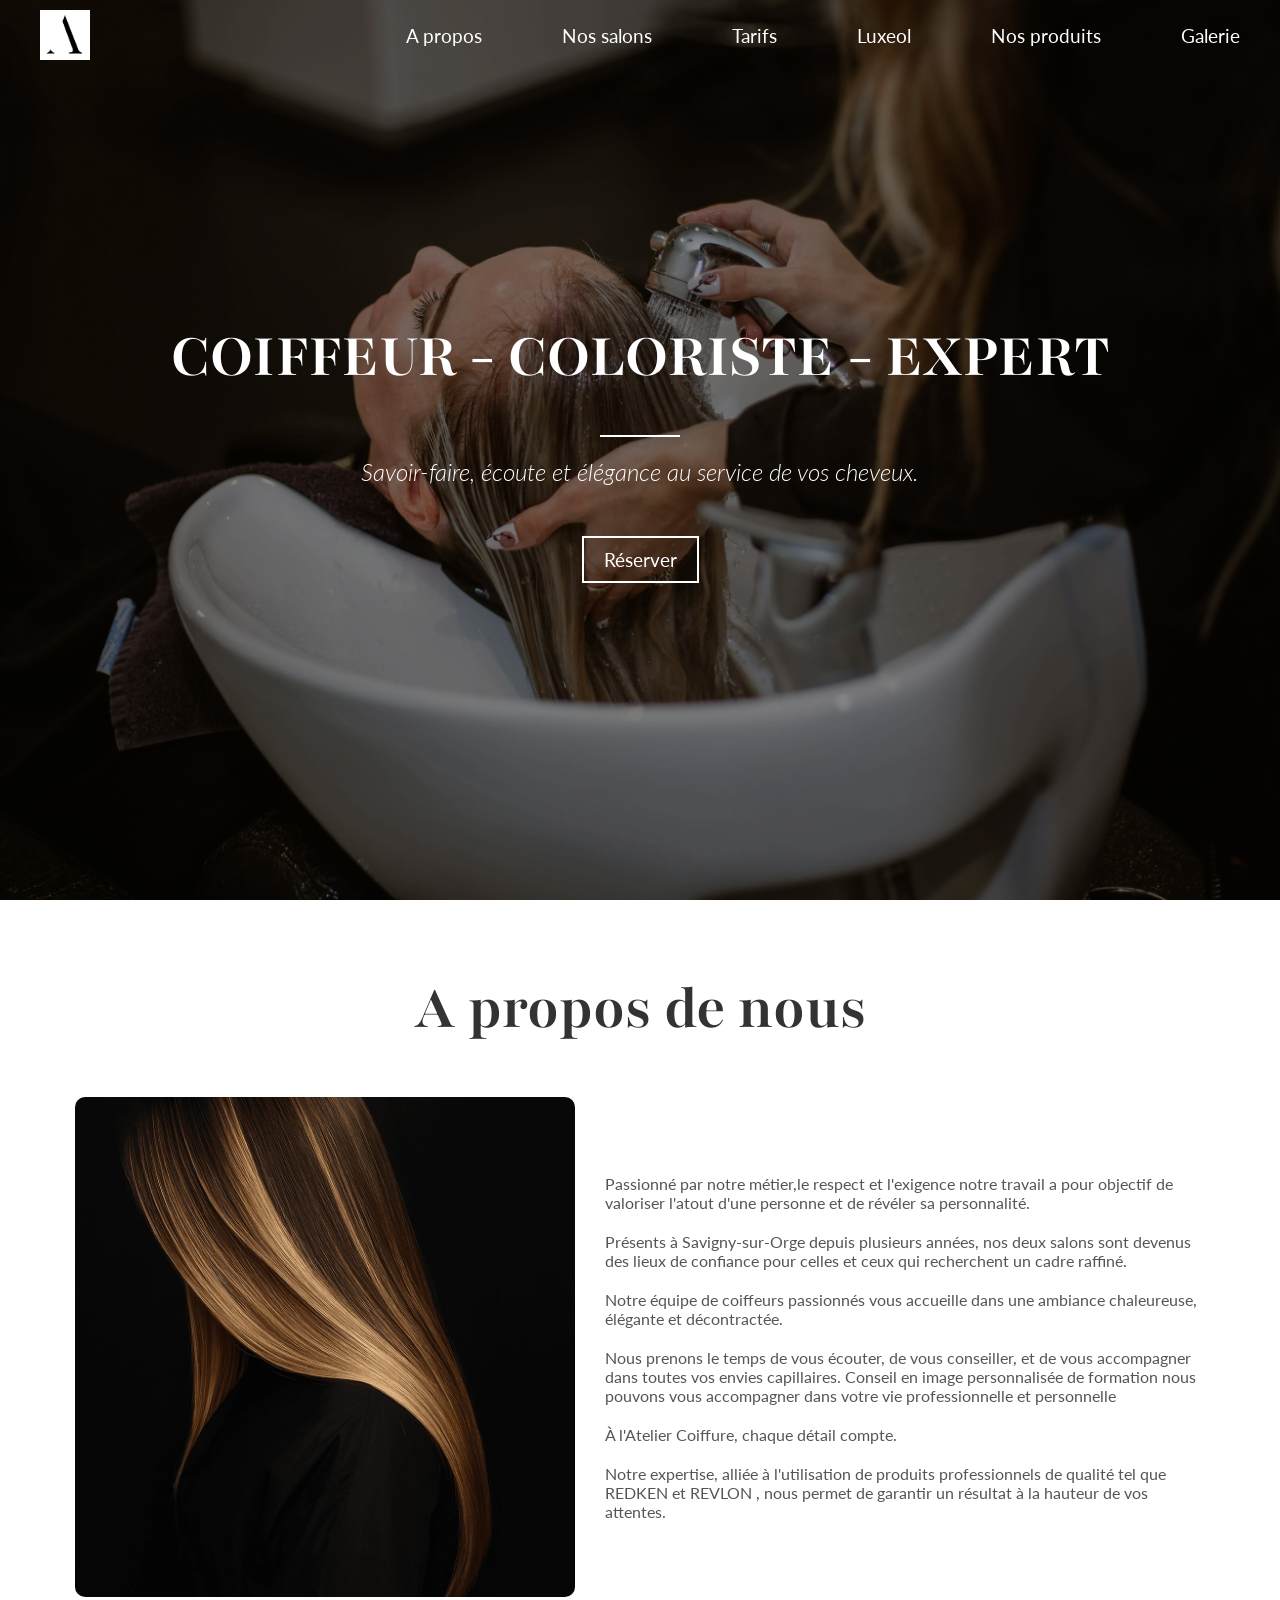
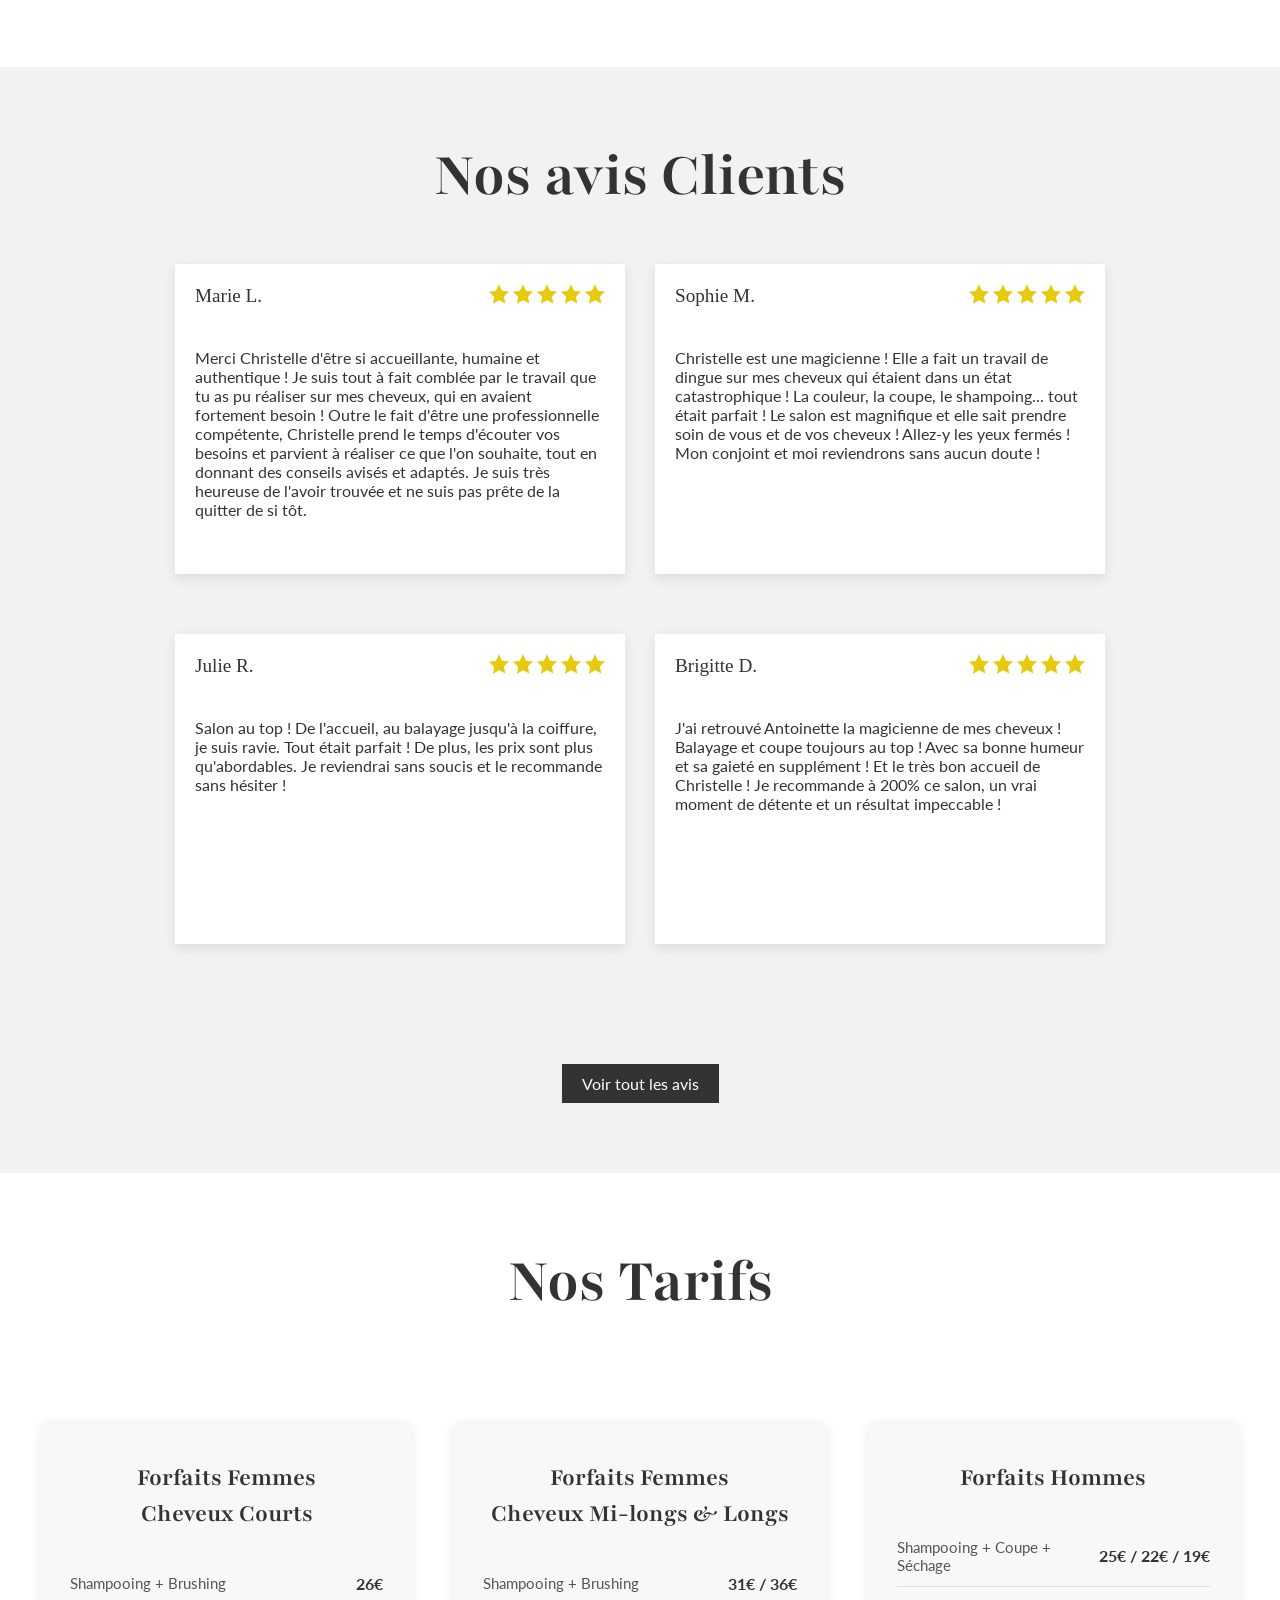
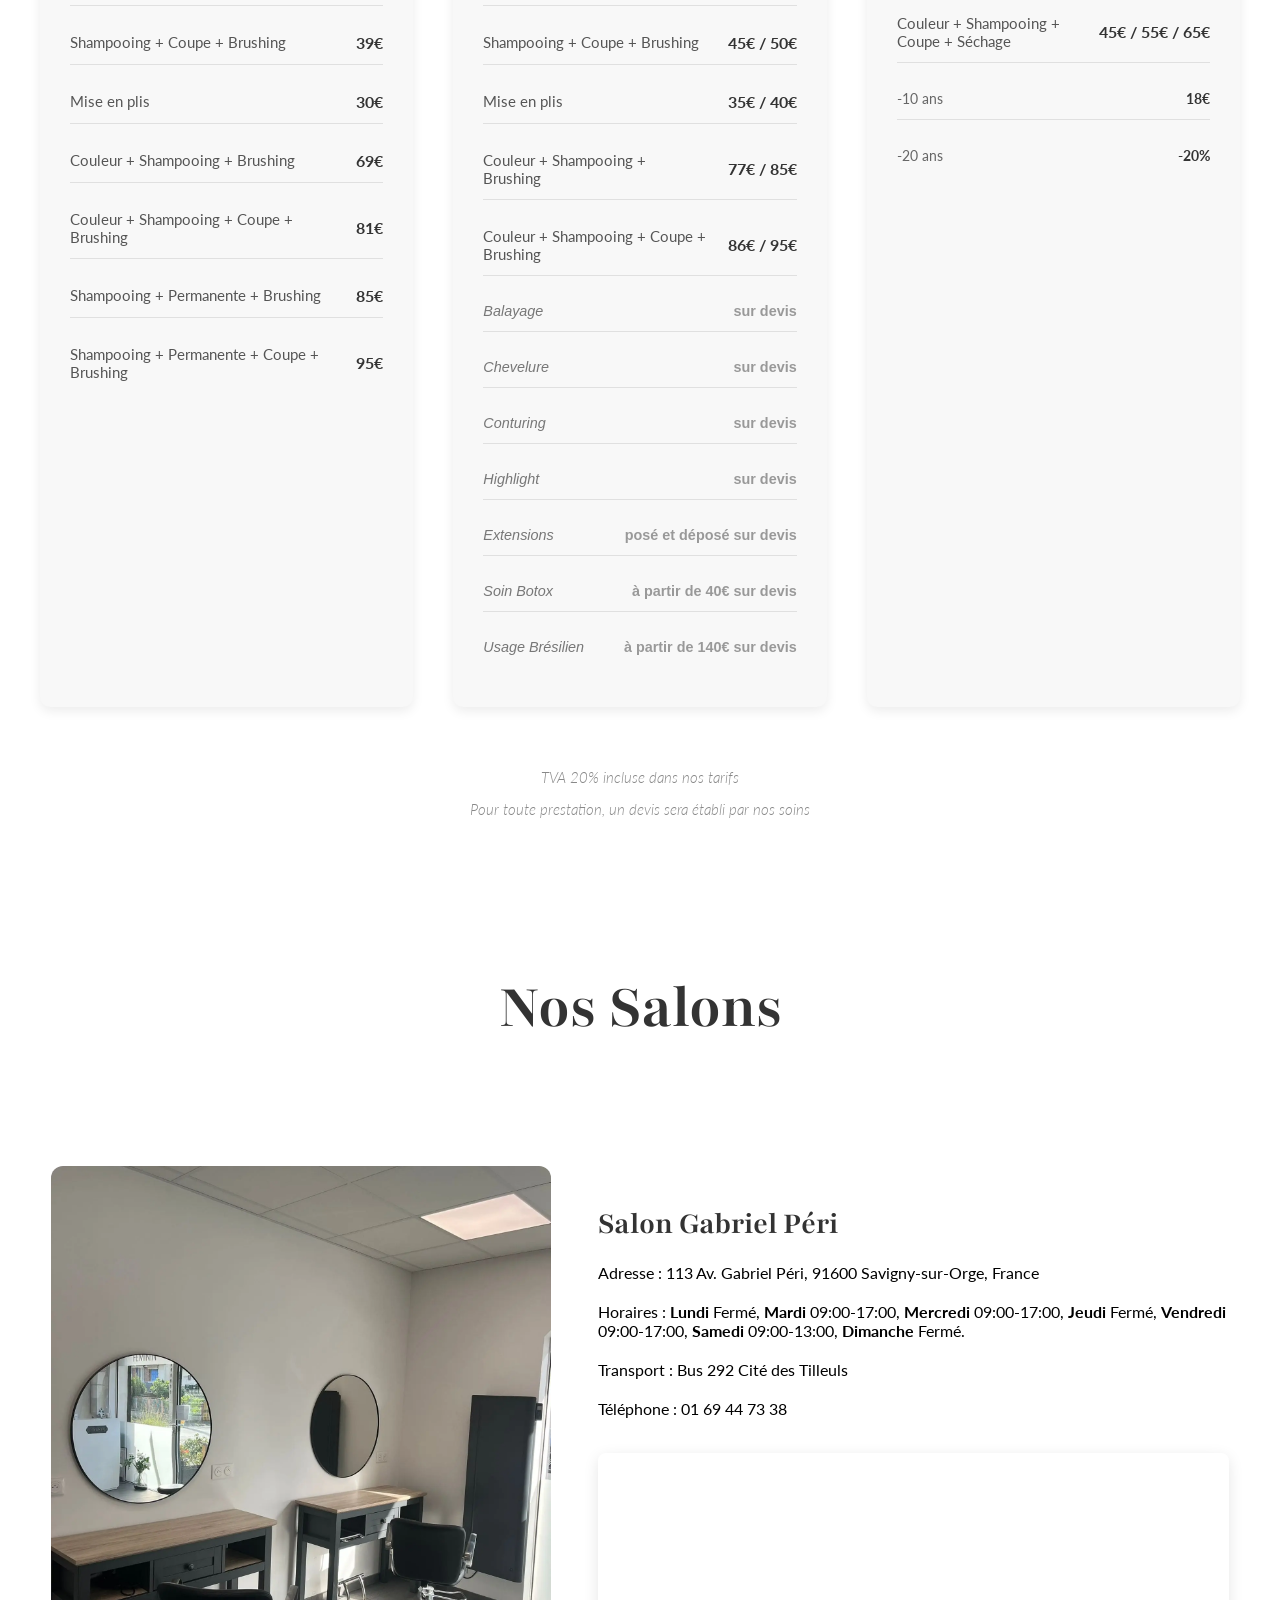
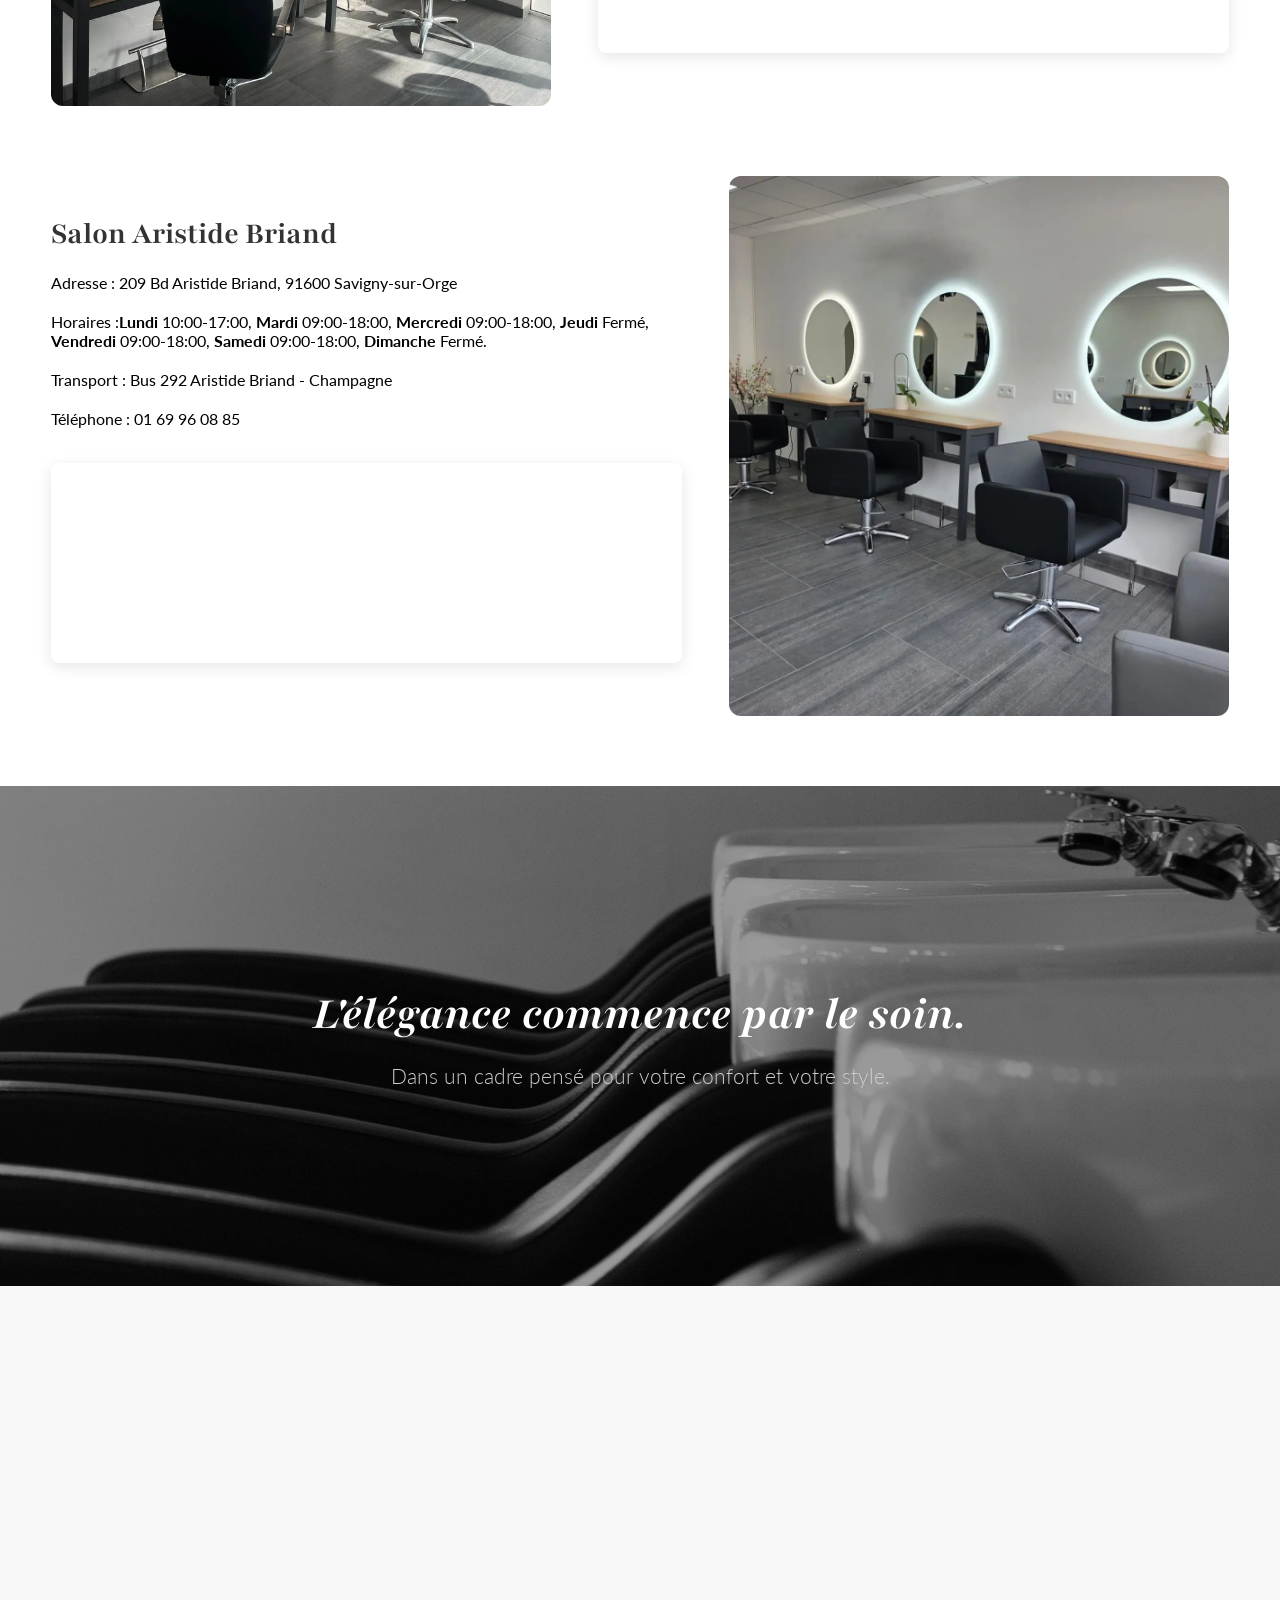
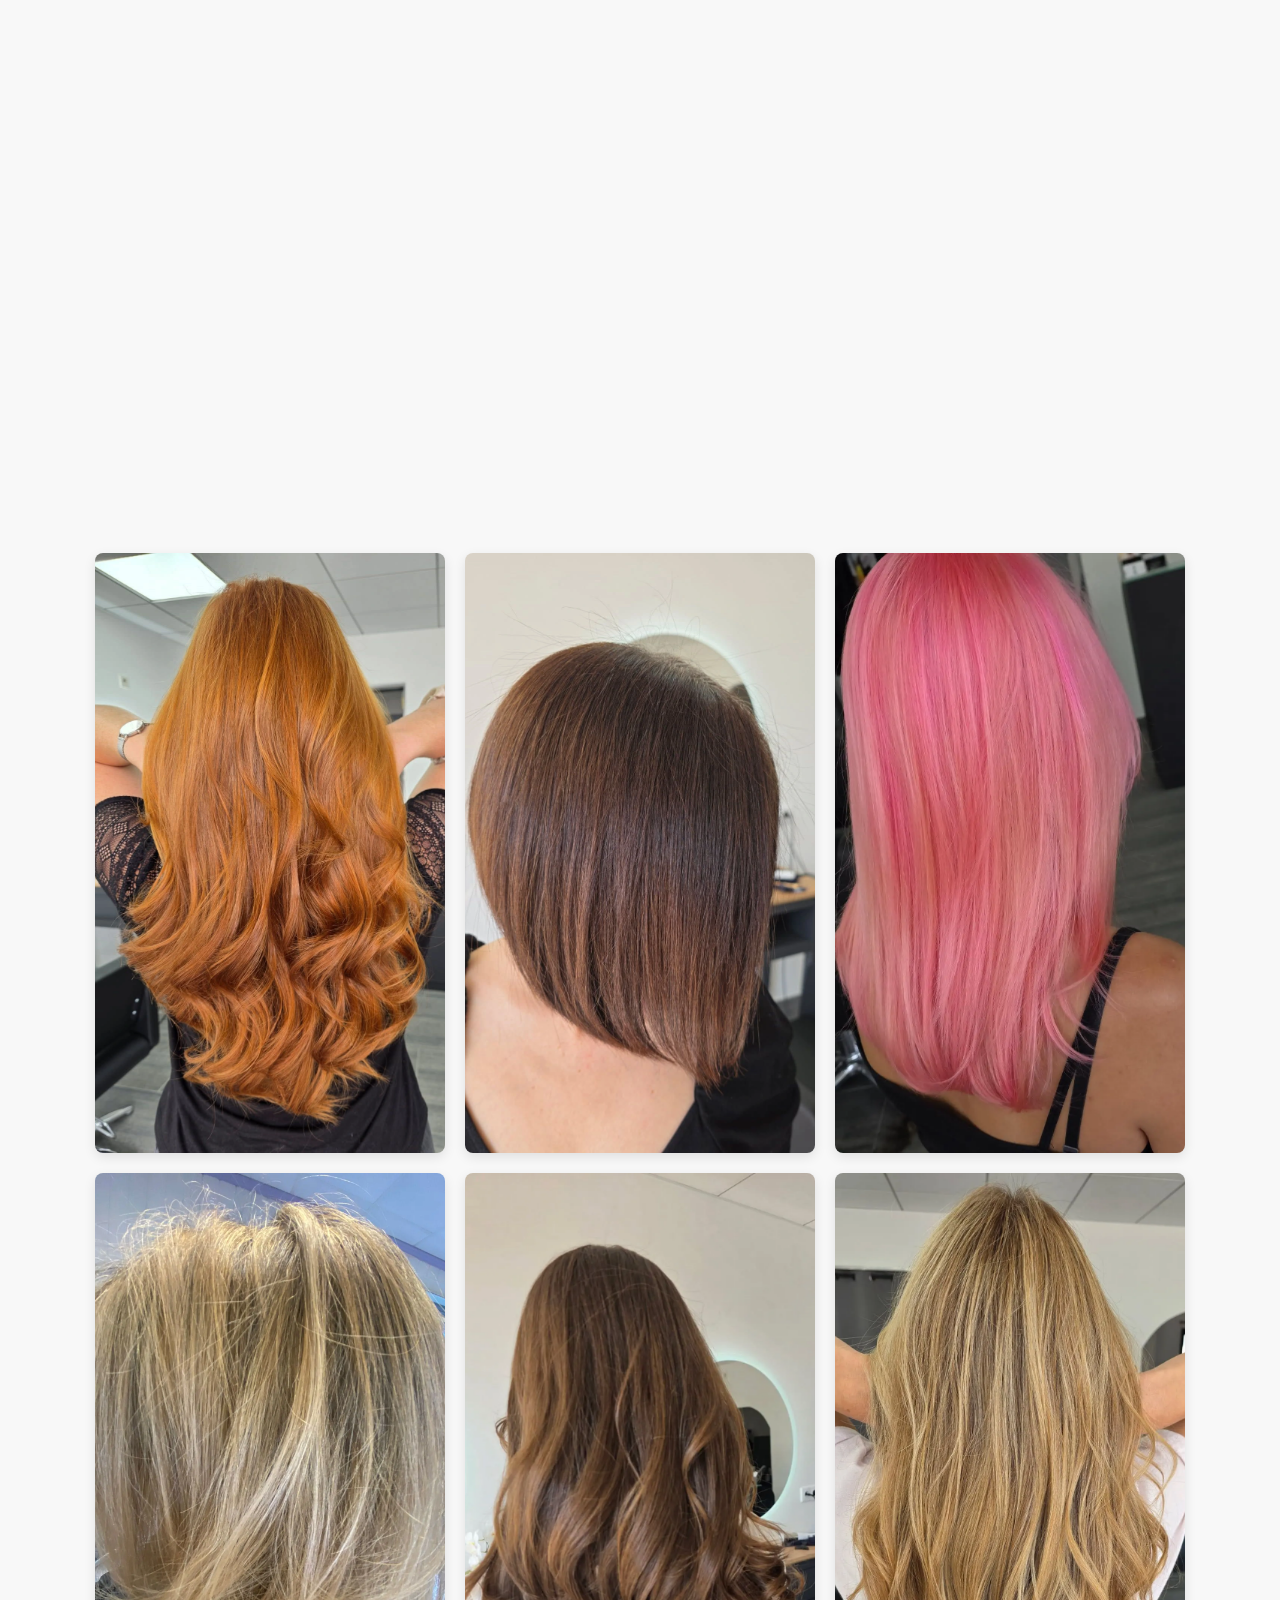
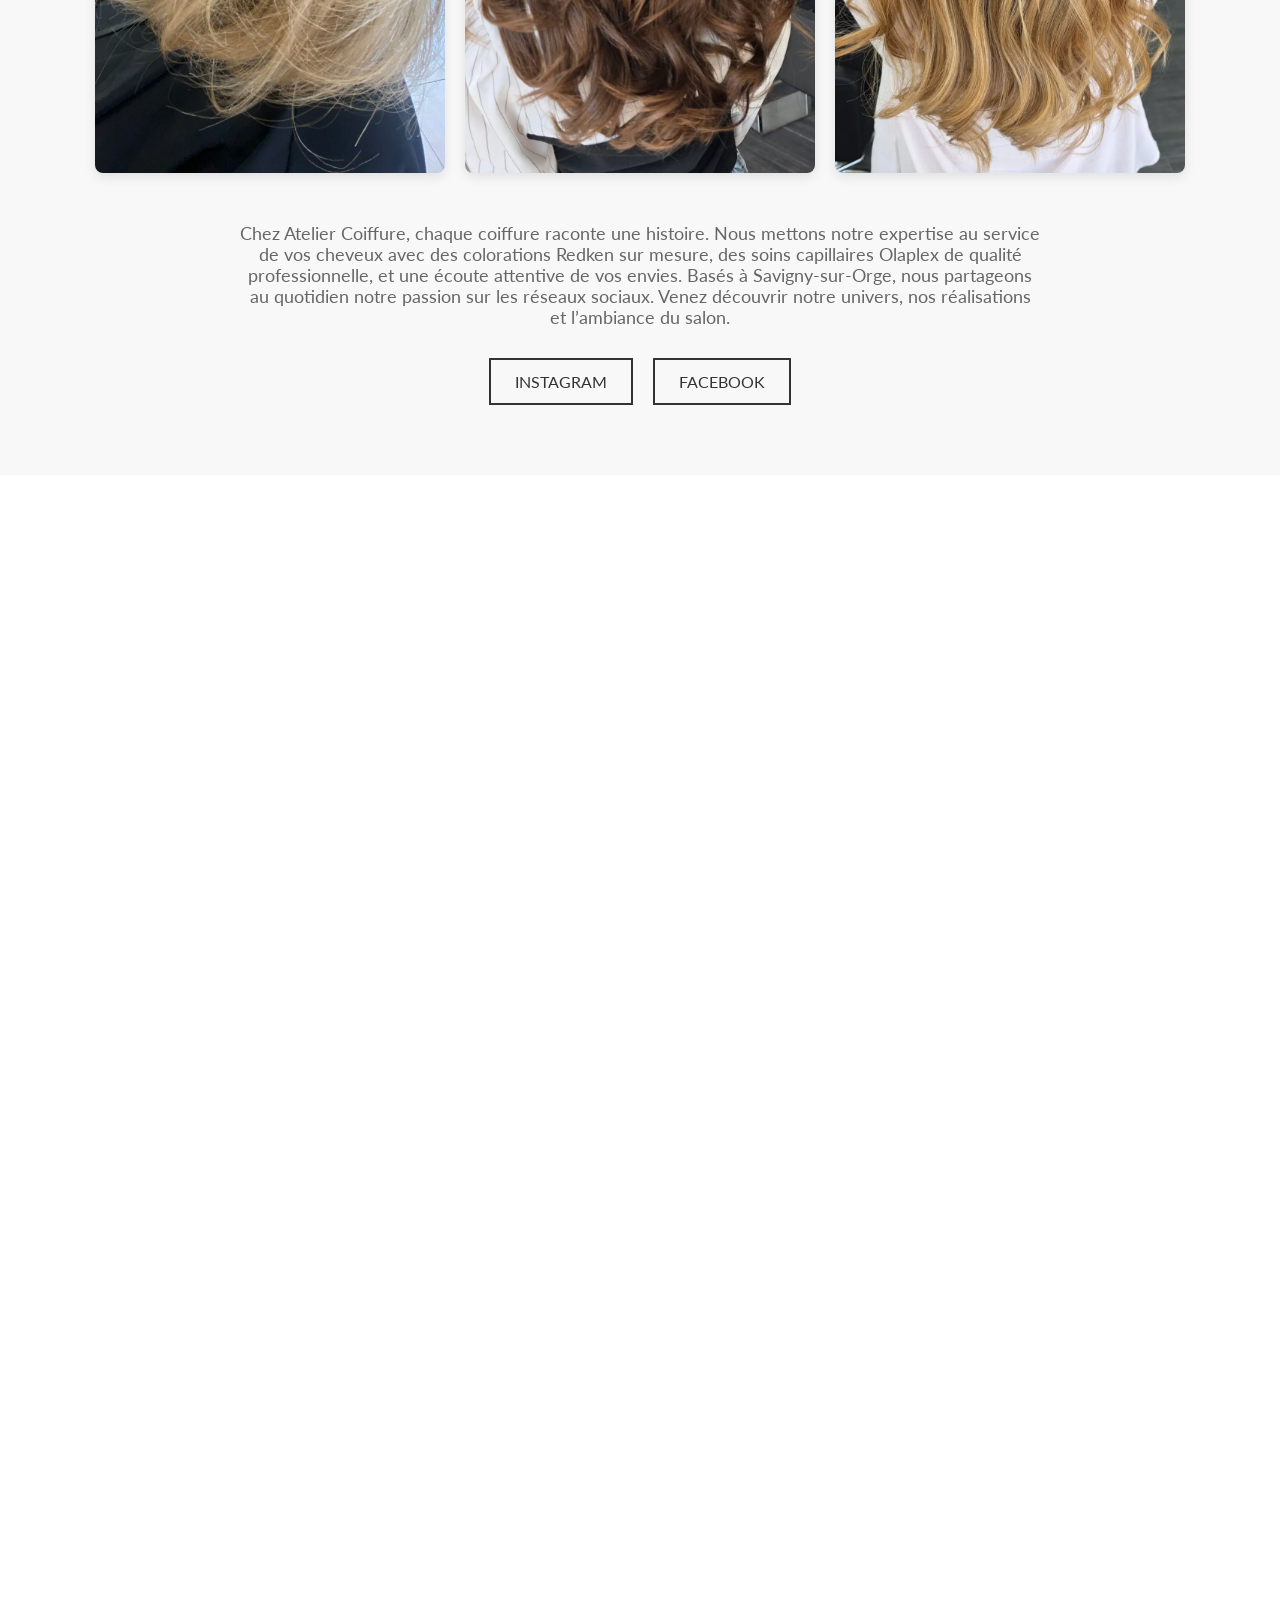
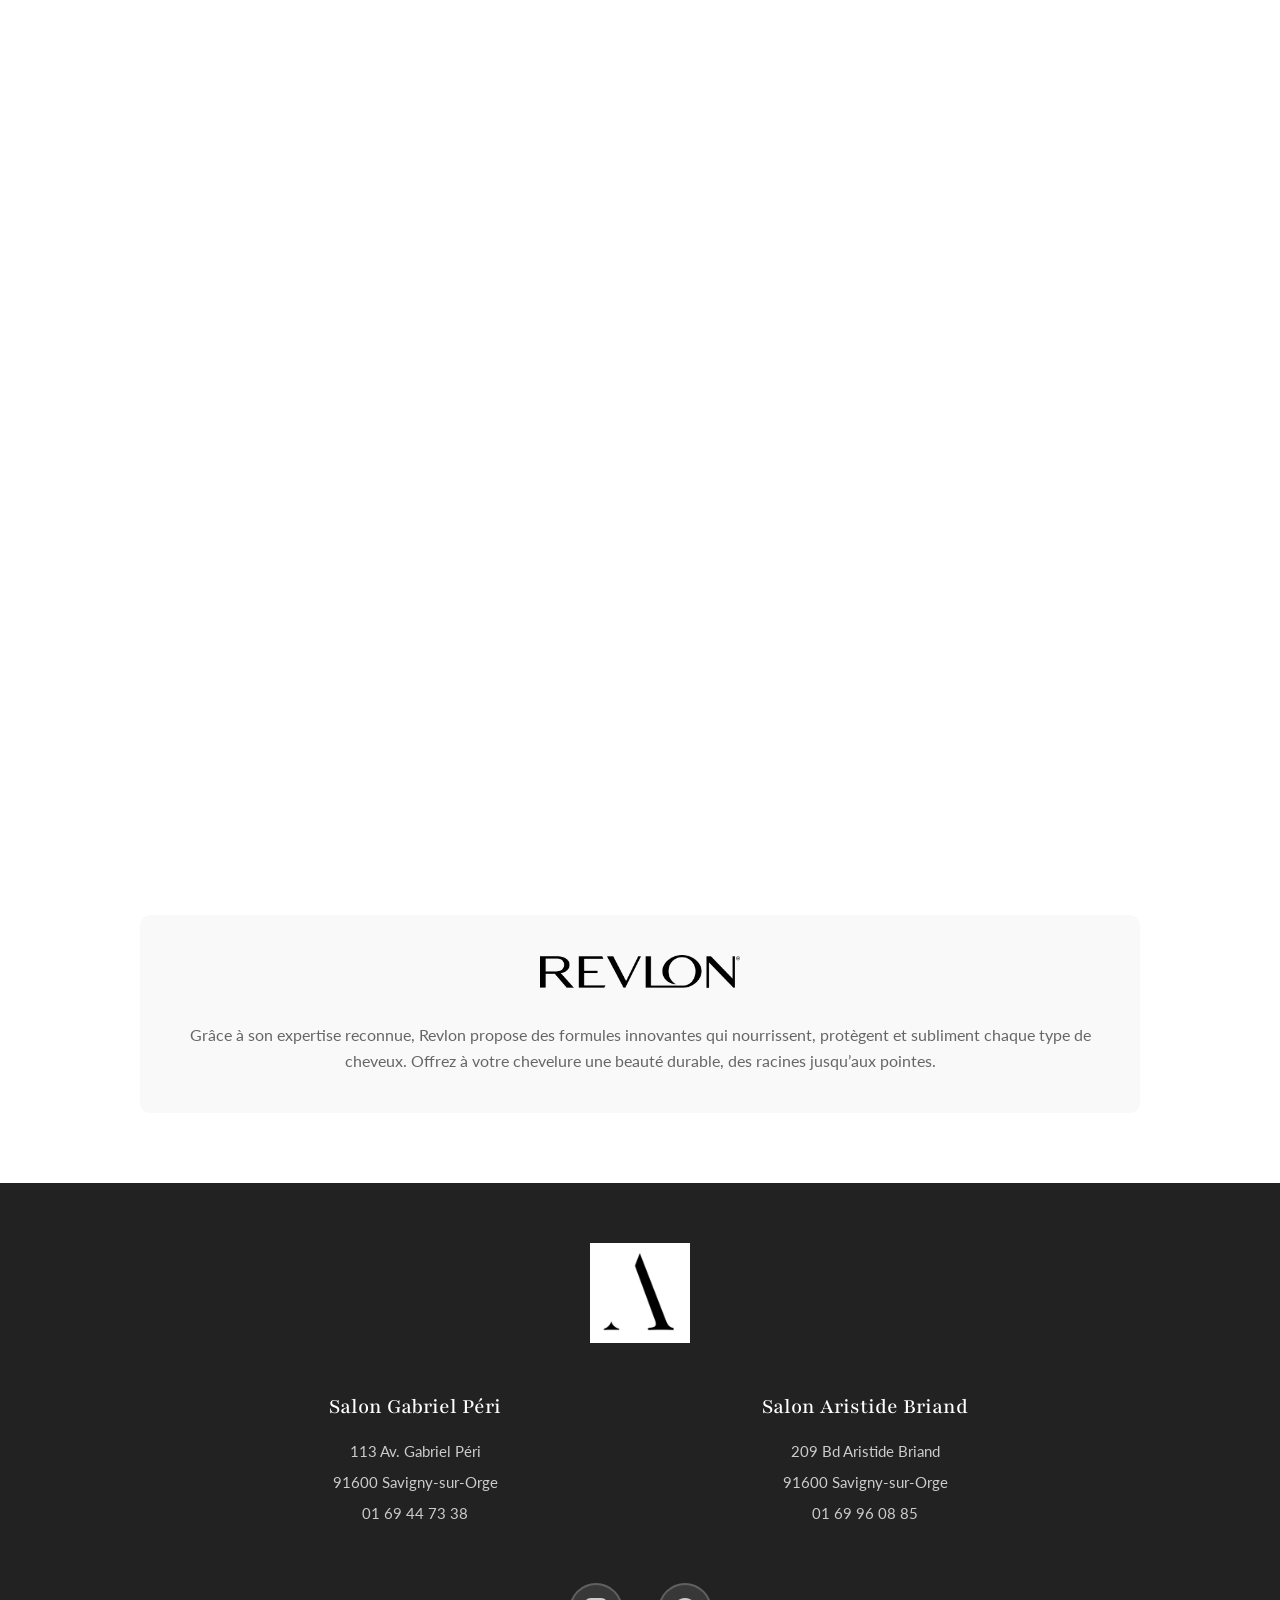
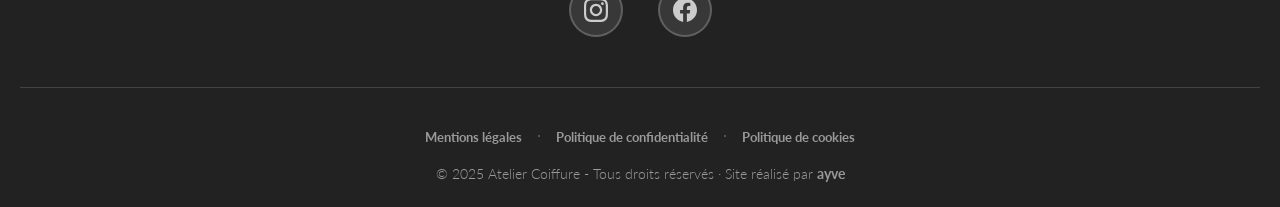
==== commit 39d4afd0: "push mention" ====
--- a/index.html
+++ b/index.html
@@ -3,7 +3,7 @@
 <head>
   <meta charset="UTF-8">
   <meta name="viewport" content="width=device-width, initial-scale=1.0">
-  <link rel="stylesheet" href="style-minify.css">
+  <link rel="stylesheet" href="styles.css">
   <link rel="preconnect" href="https://fonts.googleapis.com">
   <link rel="preconnect" href="https://fonts.gstatic.com" crossorigin>
   <link href="https://fonts.googleapis.com/css2?family=Lato:ital,wght@0,100;0,300;0,400;0,700;0,900;1,100;1,300;1,400;1,700;1,900&family=Playfair:ital,opsz,wght@0,5..1200,300..900;1,5..1200,300..900&display=swap" rel="stylesheet">
@@ -19,6 +19,8 @@
       <ul class="nav-links lato-regular">
         <li><a href="#propos">A propos</a></li>
         <li><a href="#salons">Nos salons</a></li>
+        <li><a href="#tarifs">Tarifs</a></li>
+        <li><a href="#luxeol">Luxeol</a></li>
         <li><a href="#produits">Nos produits</a></li>
         <li><a href="#galerie">Galerie</a></li>
       </ul>
@@ -137,6 +139,138 @@
     </div>
       <a class="btn btn-avis lato-regular" href="https://www.google.fr/maps/place/Atelier+Coiffure/@48.69193,2.3455371,17z/data=!4m8!3m7!1s0x47e5d8abdb9933b7:0x248b8b92d68a80cd!8m2!3d48.6919265!4d2.348112!9m1!1b1!16s%2Fg%2F1tdb83zy?hl=fr&entry=ttu&g_ep=EgoyMDI1MDcyOC4wIKXMDSoASAFQAw%3D%3D" class="btn btn-avis lato-regular">Voir tout les avis</a>
   </section>
+
+  <!-- section Tarifs -->
+  <section id="tarifs" class="tarifs-section scroll-fade-in">
+    <h2 class="title-header title-about scroll-fade-in">Nos Tarifs</h2>
+    
+    <div class="tarifs-container">
+      <!-- FEMMES CHEVEUX COURTS -->
+      <div class="tarifs-card scroll-slide-up">
+        <h3 class="tarifs-card-title">Forfaits Femmes<br>Cheveux Courts</h3>
+        <div class="tarifs-list">
+          <div class="tarif-item">
+            <span class="tarif-label">Shampooing + Brushing</span>
+            <span class="tarif-price">26€</span>
+          </div>
+          <div class="tarif-item">
+            <span class="tarif-label">Shampooing + Coupe + Brushing</span>
+            <span class="tarif-price">39€</span>
+          </div>
+          <div class="tarif-item">
+            <span class="tarif-label">Mise en plis</span>
+            <span class="tarif-price">30€</span>
+          </div>
+          <div class="tarif-item">
+            <span class="tarif-label">Couleur + Shampooing + Brushing</span>
+            <span class="tarif-price">69€</span>
+          </div>
+          <div class="tarif-item">
+            <span class="tarif-label">Couleur + Shampooing + Coupe + Brushing</span>
+            <span class="tarif-price">81€</span>
+          </div>
+          <div class="tarif-item">
+            <span class="tarif-label">Shampooing + Permanente + Brushing</span>
+            <span class="tarif-price">85€</span>
+          </div>
+          <div class="tarif-item">
+            <span class="tarif-label">Shampooing + Permanente + Coupe + Brushing</span>
+            <span class="tarif-price">95€</span>
+          </div>
+        </div>
+      </div>
+
+      <!-- FEMMES CHEVEUX MI-LONGS & LONGS -->
+      <div class="tarifs-card scroll-slide-up">
+        <h3 class="tarifs-card-title">Forfaits Femmes<br>Cheveux Mi-longs & Longs</h3>
+        <div class="tarifs-list">
+          <div class="tarif-item">
+            <span class="tarif-label">Shampooing + Brushing</span>
+            <span class="tarif-price">31€ / 36€</span>
+          </div>
+          <div class="tarif-item">
+            <span class="tarif-label">Shampooing + Coupe + Brushing</span>
+            <span class="tarif-price">45€ / 50€</span>
+          </div>
+          <div class="tarif-item">
+            <span class="tarif-label">Mise en plis</span>
+            <span class="tarif-price">35€ / 40€</span>
+          </div>
+          <div class="tarif-item">
+            <span class="tarif-label">Couleur + Shampooing + Brushing</span>
+            <span class="tarif-price">77€ / 85€</span>
+          </div>
+          <div class="tarif-item">
+            <span class="tarif-label">Couleur + Shampooing + Coupe + Brushing</span>
+            <span class="tarif-price">86€ / 95€</span>
+          </div>
+          <div class="tarif-item highlight">
+            <span class="tarif-label">Balayage</span>
+            <span class="tarif-price">sur devis</span>
+          </div>
+          <div class="tarif-item highlight">
+            <span class="tarif-label">Chevelure</span>
+            <span class="tarif-price">sur devis</span>
+          </div>
+          <div class="tarif-item highlight">
+            <span class="tarif-label">Conturing</span>
+            <span class="tarif-price">sur devis</span>
+          </div>
+          <div class="tarif-item highlight">
+            <span class="tarif-label">Highlight</span>
+            <span class="tarif-price">sur devis</span>
+          </div>
+          <div class="tarif-item highlight">
+            <span class="tarif-label">Extensions</span>
+            <span class="tarif-price">posé et déposé sur devis</span>
+          </div>
+          <div class="tarif-item highlight">
+            <span class="tarif-label">Soin Botox</span>
+            <span class="tarif-price">à partir de 40€ sur devis</span>
+          </div>
+          <div class="tarif-item highlight">
+            <span class="tarif-label">Usage Brésilien</span>
+            <span class="tarif-price">à partir de 140€ sur devis</span>
+          </div>
+        </div>
+      </div>
+
+      <!-- HOMMES -->
+      <div class="tarifs-card scroll-slide-up">
+        <h3 class="tarifs-card-title">Forfaits Hommes</h3>
+        <div class="tarifs-list">
+          <div class="tarif-item">
+            <span class="tarif-label">Shampooing + Coupe + Séchage</span>
+            <span class="tarif-price">25€ / 22€ / 19€</span>
+          </div>
+          <div class="tarif-item">
+            <span class="tarif-label">Couleur + Shampooing + Coupe + Séchage</span>
+            <span class="tarif-price">45€ / 55€ / 65€</span>
+          </div>
+          <div class="tarif-item small-text">
+            <span class="tarif-label">-10 ans</span>
+            <span class="tarif-price">18€</span>
+          </div>
+          <div class="tarif-item small-text">
+            <span class="tarif-label">-20 ans</span>
+            <span class="tarif-price">-20%</span>
+          </div> 
+        </div>
+      </div>
+    </div>
+
+    <div class="tarifs-note lato-light-italic">
+      <p>TVA 20% incluse dans nos tarifs</p>
+      <p>Pour toute prestation, un devis sera établi par nos soins</p>
+    </div>
+  </section>
+  <!-- fin section Tarifs -->
+
+
+  <!-- section promo luxeol -->
+
+
+   <!-- section promo luxeol -->
   <section id="salons" class="salon-section scroll-fade-in">
     <h2 class="title-header title-about scroll-fade-in">Nos Salons</h2>
     <div class="salon-content scroll-slide-left">
@@ -145,7 +279,7 @@
       <div class="text-container-salon-content">
         <h3 class="title-salon-content">Salon Gabriel Péri</h3>
         <p class="lato-regular">Adresse : 113 Av. Gabriel Péri, 91600 Savigny-sur-Orge, France</p>
-        <p class="lato-regular">Horaires : Salon ouvert <strong>Lundi, Mardi</strong> de 9h00 à 17h00, <strong>Vendredi</strong> de 9h00 à 18h00, <strong>Samedi</strong> de 9h00 à 16h30.</p>
+        <p class="lato-regular">Horaires : <strong>Lundi</strong> Fermé, <strong>Mardi</strong> 09:00-17:00, <strong>Mercredi</strong> 09:00-17:00, <strong>Jeudi</strong> Fermé, <strong>Vendredi</strong> 09:00-17:00, <strong>Samedi</strong> 09:00-13:00, <strong>Dimanche</strong> Fermé.</p>
         <p class="lato-regular">Transport : Bus 292 Cité des Tilleuls</p>
         <p class="lato-regular">Téléphone : 01 69 44 73 38</p>
         <div class="google-integration">
@@ -158,7 +292,7 @@
       <div class="text-container-salon-content">
         <h3 class="title-salon-content">Salon Aristide Briand</h3>
         <p class="lato-regular">Adresse : 209 Bd Aristide Briand, 91600 Savigny-sur-Orge</p>
-        <p class="lato-regular">Horaires : Lundi au Samedi de 9h à 18h</p>
+        <p class="lato-regular">Horaires :<strong>Lundi</strong> 10:00-17:00, <strong>Mardi</strong> 09:00-18:00, <strong>Mercredi</strong> 09:00-18:00, <strong>Jeudi</strong> Fermé, <strong>Vendredi</strong> 09:00-18:00, <strong>Samedi</strong> 09:00-18:00, <strong>Dimanche</strong> Fermé.</p>
         <p class="lato-regular">Transport : Bus 292 Aristide Briand - Champagne</p>
         <p class="lato-regular">Téléphone : 01 69 96 08 85</p>
         <div class="google-integration">
@@ -217,6 +351,80 @@
       <a href="https://www.facebook.com/profile.php?id=100065063558309&locale=fr_FR" class="social-btn lato-regular">FACEBOOK</a>
     </div>
   </section>
+
+  <!-- Section Luxeol -->
+  <section id="luxeol" class="luxeol-section scroll-fade-in">
+    <div class="luxeol-content">
+      <h2 class="title-header title-about scroll-fade-in">Gamme Luxeol</h2>
+      <p class="luxeol-subtitle lato-light">Nos solutions professionnelles pour vos cheveux</p>
+      
+      <div class="luxeol-container">
+        <!-- Produit Principal -->
+        <div class="luxeol-product scroll-slide-left">
+          <div class="luxeol-product-info">
+            <h3 class="luxeol-product-title">Chute de Cheveux ?</h3>
+            
+            <div class="luxeol-benefit">
+              <p class="benefit-label">Diminue la chute de cheveux de <strong>44%</strong></p>
+            </div>
+
+            <div class="luxeol-benefit">
+              <p class="benefit-label">Aide à prévenir la chute des cheveux</p>
+            </div>
+
+            <div class="luxeol-stats">
+              <p class="stats-text"><strong>5 259 cheveux</strong> sauvés de la perte de chute</p>
+            </div>
+
+            <div class="luxeol-formula">
+              <p class="formula-title lato-bold">Enrichi d'extrait de kératine</p>
+            </div>
+
+            <!-- Complément Alimentaire -->
+            <div class="luxeol-complement">
+              <h4 class="complement-title">Chute de Cheveux Réactionnelle</h4>
+              <p class="complement-subtitle">Complément alimentaire</p>
+              <p class="complement-indicators">Stress • Fatigue • Post-grossesse</p>
+              <p class="complement-duration"><strong>Programme 3 mois</strong></p>
+            </div>
+          </div>
+
+          <div class="luxeol-product-image">
+            <img src="./assets/photo-luxeol.webp" alt="Produits Luxeol Shampooing Antichute et Complément Alimentaire" class="luxeol-image">
+          </div>
+        </div>
+
+        <!-- Avantages -->
+        <div class="luxeol-benefits">
+          <div class="benefit-item">
+            <div class="benefit-icon">🇫🇷</div>
+            <p class="lato-small">Produits fabriqués en France</p>
+          </div>
+          <div class="benefit-item">
+            <div class="benefit-icon">✓</div>
+            <p class="lato-small">Shampoing à l'efficacité cliniquement prouvée</p>
+          </div>
+          <div class="benefit-item">
+            <div class="benefit-icon">✦</div>
+            <p class="lato-small">Shampooing sans silicones et tensio-actifs sulfatés</p>
+          </div>
+          <div class="benefit-item">
+            <div class="benefit-icon">🌿</div>
+            <p class="lato-small">Gélules d'origine végétale</p>
+          </div>
+          <div class="benefit-item">
+            <div class="benefit-icon">👍</div>
+            <p class="lato-small">Gélules testées et approuvées dermatologiquement</p>
+          </div>
+        </div>
+      </div>
+
+      <p class="luxeol-note lato-light-italic">
+        Disponible dans nos salons. Conseil personnalisé sur demande.
+      </p>
+    </div>
+  </section>
+  <!-- Fin Section Luxeol -->
 
   <section id="produits" class="product-section scroll-fade-in">
     <h2 class="title-header title-about scroll-fade-in">Nos produits</h2>
@@ -290,6 +498,13 @@
     
     <!-- Mention en bas -->
     <div class="footer-bottom">
+      <div class="footer-links">
+        <a href="./mentions-legales.html">Mentions légales</a>
+        <span class="separator">·</span>
+        <a href="./politique-confidentialite.html">Politique de confidentialité</a>
+        <span class="separator">·</span>
+        <a href="./politique-cookies.html">Politique de cookies</a>
+      </div>
       <p>© 2025 Atelier Coiffure - Tous droits réservés · Site réalisé par <a href="https://ayve.fr" target="_blank" rel="noopener noreferrer">ayve</a></p>
     </div>
   </footer>
--- a/styles.css
+++ b/styles.css
@@ -0,0 +1,2861 @@
+
+* {
+  margin: 0;
+  padding: 0;
+}
+
+html {
+  scroll-behavior: smooth;
+}
+
+body {
+  margin: 0;
+  padding: 0;
+}
+
+/* font */
+
+.lato-thin {
+  font-family: "Lato", sans-serif;
+  font-weight: 100;
+  font-style: normal;
+}
+
+.lato-light {
+  font-family: "Lato", sans-serif;
+  font-weight: 300;
+  font-style: normal;
+}
+
+.lato-regular {
+  font-family: "Lato", sans-serif;
+  font-weight: 400;
+  font-style: normal;
+}
+
+.lato-bold {
+  font-family: "Lato", sans-serif;
+  font-weight: 700;
+  font-style: normal;
+}
+
+.lato-black {
+  font-family: "Lato", sans-serif;
+  font-weight: 900;
+  font-style: normal;
+}
+
+.lato-thin-italic {
+  font-family: "Lato", sans-serif;
+  font-weight: 100;
+  font-style: italic;
+}
+
+.lato-light-italic {
+  font-family: "Lato", sans-serif;
+  font-weight: 300;
+  font-style: italic;
+}
+
+.lato-regular-italic {
+  font-family: "Lato", sans-serif;
+  font-weight: 400;
+  font-style: italic;
+}
+
+.lato-bold-italic {
+  font-family: "Lato", sans-serif;
+  font-weight: 700;
+  font-style: italic;
+}
+
+.lato-black-italic {
+  font-family: "Lato", sans-serif;
+  font-weight: 900;
+  font-style: italic;
+}
+
+/* fin font */
+
+/* Classe pour bloquer le scroll quand le menu mobile est ouvert */
+body.menu-open {
+  overflow: hidden;
+  height: 100vh;
+}
+
+/* Overlay pour le menu mobile */
+.menu-overlay {
+  position: fixed;
+  top: 0;
+  left: 0;
+  width: 100vw;
+  height: 100vh;
+  background-color: rgba(0, 0, 0, 0.5);
+  z-index: 998;
+  opacity: 0;
+  visibility: hidden;
+  transition: all 0.3s ease;
+}
+
+.menu-overlay.active {
+  opacity: 1;
+  visibility: visible;
+}
+
+.header {
+  height: 100vh;
+  width: 100%;
+  background-image: linear-gradient(rgba(0, 0, 0, 0.4), rgba(0, 0, 0, 0.4)), url('./assets/home-hero.webp');
+  background-position: center;
+  background-repeat: no-repeat;
+  background-size: cover;
+  position: relative;
+}
+
+.logo {
+  width: 50px;
+  height: 50px;
+  margin-left: 40px;
+}
+
+.nav-links {
+  display: flex;
+  justify-content: space-around;
+  align-items: center;
+  height: 100%;
+  gap: 80px;
+}
+
+.nav {
+  display: flex;
+  width: 100%;
+  height: 70px;
+  align-items: center;
+  justify-content: space-between;
+  position: fixed;
+  top: 0;
+  z-index: 1000;
+  transition: background-color 0.3s ease;
+}
+
+.nav.nav-scrolled {
+  background-color: rgba(0, 0, 0, 0.95);
+  box-shadow: 0 2px 10px rgba(0, 0, 0, 0.3);
+}
+
+.nav-links {
+  margin-right: 40px;
+  list-style: none;
+}
+
+.hamburger {
+  display: none;
+  cursor: pointer;
+  margin-right: 40px;
+  position: relative;
+  width: 30px;
+  height: 30px;
+  z-index: 1001;
+}
+
+.hamburger span {
+  position: absolute;
+  width: 25px;
+  height: 3px;
+  background-color: white;
+  border-radius: 2px;
+  transition: all 0.3s ease;
+  left: 50%;
+  transform: translateX(-50%);
+}
+
+.hamburger span:nth-child(1) {
+  top: 8px;
+}
+
+.hamburger span:nth-child(2) {
+  top: 50%;
+  transform: translate(-50%, -50%);
+}
+
+.hamburger span:nth-child(3) {
+  bottom: 8px;
+}
+
+/* Animation pour transformer en croix */
+.hamburger.active span:nth-child(1) {
+  top: 50%;
+  transform: translate(-50%, -50%) rotate(45deg);
+}
+
+.hamburger.active span:nth-child(2) {
+  opacity: 0;
+  transform: translate(-50%, -50%) scale(0);
+}
+
+.hamburger.active span:nth-child(3) {
+  bottom: 50%;
+  transform: translate(-50%, 50%) rotate(-45deg);
+}
+
+/* Responsive styles */
+/* Très grands écrans */
+@media screen and (min-width: 1200px) {
+  .gallery-item {
+    flex: 0 0 calc(33.333% - 20px);
+    max-width: 380px;
+  }
+}
+
+/* Tablettes et écrans moyens */
+@media screen and (max-width: 1024px) {
+  .title-header {
+    font-size: 3.5em !important;
+  }
+
+  .sub-title-header {
+    font-size: 1.4em !important;
+  }
+
+  /* About section responsive */
+  .about-section {
+    padding: 50px 20px;
+  }
+
+  .about-section div p {
+    font-size: 1em;
+  }
+
+  .title-about {
+    font-size: 3em;
+  }
+
+  /* Avis section responsive */
+  .avis-content {
+    width: 420px;
+    min-height: 230px;
+  }
+
+  /* Salon section responsive */
+  .salon-section {
+    padding: 50px 3%;
+    gap: 50px;
+  }
+
+  .salon-content {
+    gap: 3%;
+  }
+
+  .img-container-salon-content,
+  .img-container-salon-content-2 {
+    width: 45%;
+    height: 55vh;
+    min-height: 350px;
+    max-height: 500px;
+    min-width: 250px;
+    border-radius: 12px;
+  }
+
+  .text-container-salon-content {
+    width: 52%;
+    min-height: 350px;
+    gap: 18px;
+    padding: 15px 0;
+  }
+
+  .title-salon-content {
+    font-size: 1.8em;
+  }
+
+  .google-integration iframe {
+    height: 250px;
+    width: 100%;
+    border-radius: 8px;
+  }
+
+  .google-integration {
+    border-radius: 8px;
+    overflow: hidden;
+    box-shadow: 0 4px 15px rgba(0, 0, 0, 0.1);
+    margin: 15px 0;
+  }
+
+  /* Gallery section responsive */
+  .gallery-grid {
+    gap: 15px;
+    max-width: 900px;
+    padding: 0 15px;
+  }
+
+  .gallery-item {
+    flex: 0 0 calc(33.333% - 15px);
+    max-width: 280px;
+    min-width: 200px;
+  }
+
+  /* Baseline section responsive */
+  .baseline-title {
+    font-size: 2.5em;
+  }
+
+  .baseline-subtitle {
+    font-size: 1.2em;
+  }
+
+  /* Gallery section responsive */
+  .gallery-grid {
+    gap: 15px;
+    max-width: 800px;
+  }
+
+  .gallery-item {
+    flex: 0 0 calc(33.333% - 10px);
+    max-width: 240px;
+  }
+
+  /* Tarifs section responsive */
+  .tarifs-container {
+    grid-template-columns: repeat(auto-fit, minmax(280px, 1fr));
+    gap: 30px;
+  }
+
+  .tarifs-card {
+    padding: 30px 20px;
+  }
+
+  .tarifs-card-title {
+    font-size: 1.4em;
+  }
+
+  .tarif-item {
+    padding: 10px 0;
+  }
+
+  .tarif-label {
+    font-size: 0.9em;
+  }
+
+  .tarif-price {
+    font-size: 0.95em;
+    margin-left: 15px;
+  }
+
+  .tarifs-note {
+    margin-top: 40px;
+    font-size: 0.9em;
+  }
+
+  /* Luxeol section responsive */
+  .luxeol-product {
+    grid-template-columns: 1fr;
+    gap: 40px;
+  }
+
+  .luxeol-product-image {
+    order: 2;
+  }
+
+  .luxeol-product-info {
+    order: 1;
+  }
+
+  .luxeol-image {
+    max-height: 400px;
+  }
+
+  .luxeol-product-title {
+    font-size: 1.8em;
+  }
+
+  .luxeol-benefits {
+    grid-template-columns: repeat(3, 1fr);
+  }
+
+  /* Product section responsive */
+  .products-container {
+    gap: 30px;
+  }
+
+  .product-item {
+    padding: 30px 20px;
+  }
+
+  /* Footer responsive */
+  .footer {
+    padding: 50px 20px 0;
+  }
+
+  .footer-content {
+    gap: 45px;
+  }
+
+  .footer-logo-img {
+    width: 90px;
+    height: 90px;
+  }
+
+  .footer-salons {
+    gap: 70px;
+    flex-direction: row !important;
+  }
+
+  .footer-salon {
+    min-width: 250px;
+    max-width: 300px;
+  }
+
+  .footer-salon-title {
+    font-size: 1.3em;
+  }
+
+  .footer-salon p {
+    font-size: 0.9em;
+  }
+
+  .footer-social-icons {
+    gap: 30px;
+  }
+
+  .footer-social-icons a {
+    width: 45px;
+    height: 45px;
+  }
+
+  .footer-social-icons svg {
+    width: 22px;
+    height: 22px;
+  }
+
+  .footer-bottom {
+    padding: 35px 0 20px;
+    margin-top: 45px;
+  }
+
+  .footer-bottom p {
+    font-size: 0.8em;
+  }
+}
+
+/* Écrans moyens (900px) */
+@media screen and (max-width: 900px) {
+  .title-header {
+    font-size: 3.2em !important;
+  }
+
+  .sub-title-header {
+    font-size: 1.35em !important;
+  }
+
+  /* Salon section responsive */
+  .salon-content {
+    gap: 3%;
+  }
+
+  .img-container-salon-content,
+  .img-container-salon-content-2 {
+    width: 45%;
+    height: 50vh;
+    min-height: 320px;
+    max-height: 450px;
+    min-width: 220px;
+    border-radius: 10px;
+  }
+
+  .text-container-salon-content {
+    width: 52%;
+    min-height: 320px;
+    gap: 16px;
+    padding: 15px 0;
+  }
+
+  .title-salon-content {
+    font-size: 1.7em;
+  }
+
+  .google-integration iframe {
+    height: 220px;
+    width: 100%;
+    border-radius: 6px;
+  }
+
+  .google-integration {
+    border-radius: 6px;
+    overflow: hidden;
+    box-shadow: 0 4px 12px rgba(0, 0, 0, 0.1);
+    margin: 15px 0;
+  }
+
+  .salon-section {
+    padding: 45px 3%;
+    gap: 45px;
+  }
+}
+
+/* Tablettes en mode portrait */
+@media screen and (max-width: 768px) {
+  .nav-links {
+    position: fixed;
+    top: 70px;
+    right: -100%;
+    width: 100%;
+    height: calc(100vh - 70px);
+    background-color: rgba(0, 0, 0, 0.98);
+    flex-direction: column;
+    justify-content: flex-start;
+    align-items: center;
+    transition: right 0.3s ease;
+    padding-top: 50px;
+    margin-right: 0;
+    z-index: 999;
+    backdrop-filter: blur(10px);
+    -webkit-backdrop-filter: blur(10px);
+  }
+
+  .nav-links.active {
+    right: 0;
+  }
+
+  .nav-links li {
+    margin: 20px 0;
+  }
+
+  .nav-links a {
+    font-size: 1.5em;
+  }
+
+  .hamburger {
+    display: flex;
+  }
+
+  .title-header {
+    font-size: 3em;
+    padding: 0 20px;
+  }
+
+  .sub-title-header {
+    font-size: 1.3em;
+    padding: 0 20px;
+  }
+
+  .btn-header {
+    font-size: 1em;
+    padding: 8px 16px;
+  }
+
+  .logo {
+    width: 40px;
+    height: 40px;
+    margin-left: 20px;
+  }
+
+  /* About section responsive */
+  .about-section {
+    padding: 40px 15px;
+  }
+
+  .about-section div {
+    flex-direction: column;
+    gap: 20px;
+  }
+
+  .about-section img {
+    max-width: 400px;
+  }
+
+  .about-section div p {
+    max-width: 100%;
+    font-size: 1em;
+  }
+
+  .title-about {
+    font-size: 2.5em;
+    margin-bottom: 30px;
+  }
+
+  /* Avis section responsive */
+  .avis-container {
+    flex-direction: column;
+    align-items: center;
+    gap: 60px !important;
+  }
+
+  .avis-content {
+    width: 90%;
+    max-width: 400px;
+  }
+
+  .avis-section {
+    padding: 40px 15px;
+  }
+
+  /* Salon section responsive */
+  .salon-content {
+    flex-direction: column;
+    gap: 40px;
+    width: 100%;
+    padding: 0 5%;
+  }
+
+  .img-container-salon-content,
+  .img-container-salon-content-2 {
+    width: 90% !important;
+    max-width: 600px;
+    height: 50vh;
+    min-height: 300px;
+    max-height: 400px;
+    border-radius: 10px;
+    margin: 0 auto;
+  }
+
+  .text-container-salon-content {
+    width: 90% !important;
+    max-width: 600px;
+    min-height: auto;
+    gap: 20px;
+    text-align: center;
+    padding: 20px 5%;
+    margin: 0 auto;
+  }
+
+  .title-salon-content {
+    font-size: 1.6em;
+  }
+
+  .google-integration {
+    margin: 15px auto;
+    border-radius: 8px;
+    overflow: hidden;
+    box-shadow: 0 4px 15px rgba(0, 0, 0, 0.15);
+  }
+
+  .google-integration iframe {
+    height: 250px;
+    width: 100%;
+    border-radius: 8px;
+  }
+  }
+
+  .salon-section {
+    padding: 40px 5%;
+    gap: 50px;
+  }
+
+  /* Gallery section responsive */
+  .gallery-grid {
+    gap: 15px;
+    max-width: 700px;
+    padding: 0 20px;
+  }
+
+  .gallery-item {
+    flex: 0 0 calc(50% - 15px);
+    max-width: 320px;
+    min-width: 180px;
+  }
+
+  .galery-section {
+    padding: 50px 5%;
+  }
+
+  /* Baseline section responsive */
+  .baseline-title {
+    font-size: 2.2em;
+  }
+
+  .baseline-subtitle {
+    font-size: 1.1em;
+  }
+
+  .baseline-section {
+    padding: 60px 15px;
+  }
+
+  /* Gallery section responsive */
+  .gallery-grid {
+    gap: 15px;
+    max-width: 700px;
+  }
+
+  .gallery-item {
+    flex: 0 0 calc(50% - 8px);
+    max-width: 300px;
+  }
+
+  .galery-section {
+    padding: 50px 15px;
+  }
+
+  /* Product section responsive */
+  .products-container {
+    flex-direction: column;
+    gap: 30px;
+  }
+
+  .product-section {
+    padding: 50px 15px;
+  }
+
+  /* Tarifs section responsive */
+  .tarifs-section {
+    padding: 50px 15px;
+  }
+
+  .tarifs-container {
+    grid-template-columns: 1fr;
+    gap: 25px;
+  }
+
+  .tarifs-card {
+    padding: 25px 20px;
+  }
+
+  .tarifs-card-title {
+    font-size: 1.3em;
+  }
+
+  .tarif-label {
+    font-size: 0.85em;
+  }
+
+  .tarif-price {
+    font-size: 0.9em;
+    margin-left: 10px;
+  }
+
+  .tarifs-note {
+    font-size: 0.85em;
+  }
+
+  /* Luxeol section responsive */
+  .luxeol-section {
+    padding: 50px 15px;
+  }
+
+  .luxeol-product {
+    grid-template-columns: 1fr;
+    gap: 30px;
+  }
+
+  .luxeol-image {
+    max-height: 350px;
+  }
+
+  .luxeol-product-title {
+    font-size: 1.5em;
+  }
+
+  .luxeol-benefits {
+    grid-template-columns: 1fr 1fr;
+    gap: 10px;
+  }
+
+  .benefit-item {
+    padding: 10px;
+  }
+
+  .lato-small {
+    font-size: 0.8em;
+  }
+
+  /* Footer responsive */
+  .footer {
+    padding: 45px 15px 0;
+  }
+
+  .footer-content {
+    gap: 40px;
+  }
+
+  .footer-logo-img {
+    width: 85px;
+    height: 85px;
+  }
+
+  .footer-salons {
+    gap: 50px;
+  }
+
+  .footer-salon {
+    min-width: auto;
+    max-width: 100%;
+  }
+
+  .footer-salon-title {
+    font-size: 1.25em;
+  }
+
+  .footer-salon p {
+    font-size: 0.9em;
+  }
+
+  .footer-social-icons {
+    gap: 28px;
+  }
+
+  .footer-social-icons a {
+    width: 42px;
+    height: 42px;
+  }
+
+  .footer-social-icons svg {
+    width: 20px;
+    height: 20px;
+  }
+
+  .footer-bottom {
+    padding: 32px 0 18px;
+    margin-top: 40px;
+  }
+
+  .footer-bottom p {
+    font-size: 0.78em;
+  }
+
+/* Smartphones en mode paysage */
+@media screen and (max-width: 640px) {
+  .title-header {
+    font-size: 2.5em !important;
+    padding: 0 20px;
+  }
+
+  .sub-title-header {
+    font-size: 1.2em !important;
+    padding: 0 20px;
+  }
+
+  /* About section responsive */
+  .title-about {
+    font-size: 2.2em !important;
+  }
+
+  .about-section div p {
+    font-size: 0.95em;
+  }
+
+  /* Avis section responsive */
+  .avis-container {
+    align-items: center;
+  }
+
+  .avis-content {
+    width: 90%;
+    max-width: 350px;
+  }
+
+  .content-avis p {
+    font-size: 0.95em;
+  }
+
+  .mention-avis-anno {
+    font-size: 0.85em;
+    padding: 0 15px;
+  }
+
+  .btn-avis {
+    font-size: 0.95em;
+    padding: 8px 16px;
+  }
+
+  /* Salon section responsive */
+  .img-container-salon-content,
+  .img-container-salon-content-2 {
+    height: 45vh;
+    width: 95% !important;
+    max-width: 100%;
+    min-height: 250px;
+    max-height: 350px;
+    border-radius: 8px;
+  }
+
+  .title-salon-content {
+    font-size: 1.5em;
+  }
+
+  .text-container-salon-content {
+    width: 95%;
+    padding: 15px;
+  }
+
+  .text-container-salon-content p {
+    font-size: 0.95em;
+  }
+
+  .google-integration iframe {
+    height: 220px;
+    width: 100%;
+    border-radius: 6px;
+  }
+
+  .google-integration {
+    border-radius: 6px;
+    overflow: hidden;
+    box-shadow: 0 3px 12px rgba(0, 0, 0, 0.12);
+    width: 100%;
+    margin: 15px 0;
+  }
+
+  .salon-section {
+    padding: 30px 5%;
+    gap: 40px;
+  }
+
+  /* Gallery section responsive */
+  .gallery-grid {
+    gap: 12px;
+    max-width: 100%;
+    padding: 0 20px;
+  }
+
+  .gallery-item {
+    flex: 0 0 calc(50% - 12px);
+    max-width: 250px;
+    min-width: 150px;
+  }
+
+  .galery-section {
+    padding: 40px 5%;
+  }
+
+  /* Baseline section responsive */
+  .baseline-title {
+    font-size: 2em;
+  }
+
+  .baseline-subtitle {
+    font-size: 1em;
+    padding: 0 15px;
+  }
+
+  .baseline-section {
+    padding: 50px 15px;
+  }
+
+  /* Gallery section responsive */
+  .gallery-grid {
+    gap: 12px;
+    max-width: 100%;
+  }
+
+  .gallery-item {
+    flex: 0 0 calc(50% - 6px);
+    max-width: 250px;
+  }
+
+  .galery-section {
+    padding: 40px 15px;
+  }
+
+  .social-links {
+    flex-direction: column;
+    gap: 15px;
+  }
+
+  /* Product section responsive */
+  .product-item {
+    padding: 25px 15px;
+  }
+
+  .product-title {
+    font-size: 1.3em;
+  }
+
+  .product-description {
+    font-size: 0.95em;
+  }
+
+  .product-section {
+    padding: 40px 15px;
+  }
+
+  /* Footer responsive */
+  .footer {
+    padding: 40px 15px 0;
+  }
+
+  .footer-content {
+    gap: 38px;
+  }
+
+  .footer-logo-img {
+    width: 80px;
+    height: 80px;
+  }
+
+  .footer-salons {
+    gap: 45px;
+  }
+
+  .footer-salon {
+    min-width: auto;
+    max-width: 100%;
+  }
+
+  .footer-salon-title {
+    font-size: 1.2em;
+  }
+
+  .footer-salon p {
+    font-size: 0.88em;
+  }
+
+  .footer-social-icons {
+    gap: 26px;
+  }
+
+  .footer-social-icons a {
+    width: 40px;
+    height: 40px;
+  }
+
+  .footer-social-icons svg {
+    width: 19px;
+    height: 19px;
+  }
+
+  .footer-bottom {
+    padding: 30px 0 17px;
+    margin-top: 38px;
+  }
+
+  .footer-bottom p {
+    font-size: 0.76em;
+  }
+}
+
+/* Écrans moyens-petits */
+@media screen and (max-width: 600px) {
+  /* Gallery section responsive */
+  .gallery-grid {
+    flex-direction: column;
+    gap: 15px;
+    max-width: 100%;
+    padding: 0 15px;
+  }
+
+  .gallery-item {
+    flex: 0 0 auto;
+    width: 100%;
+    max-width: 450px;
+    min-width: auto;
+  }
+}
+
+/* Smartphones en mode portrait */
+@media screen and (max-width: 480px) {
+  .title-header {
+    font-size: 2em !important;
+    line-height: 1.2;
+  }
+
+  .sub-title-header {
+    font-size: 1em !important;
+  }
+
+  .btn-header {
+    font-size: 0.9em !important;
+    padding: 6px 12px;
+  }
+
+  .logo {
+    width: 35px;
+    height: 35px;
+    margin-left: 15px;
+  }
+
+  .hamburger {
+    margin-right: 15px;
+  }
+
+  .nav {
+    height: 60px;
+  }
+
+  .header-content {
+    height: calc(100vh - 60px);
+    padding: 0 15px;
+  }
+
+  .nav-links {
+    top: 60px;
+    height: calc(100vh - 60px);
+  }
+
+  /* About section responsive */
+  .about-section {
+    padding: 30px 10px;
+  }
+
+  .title-about {
+    font-size: 1.8em !important;
+    margin-bottom: 25px;
+  }
+
+  .about-section img {
+    max-width: 300px;
+  }
+
+  .about-section div p {
+    font-size: 0.9em;
+    gap: 15px;
+  }
+
+  .about-section div {
+    gap: 15px;
+  }
+
+  /* Avis section responsive */
+  .avis-container {
+    align-items: center;
+    padding: 0 0 70px;
+  }
+
+  .avis-content {
+    width: 90% !important;
+    max-width: 320px;
+  }
+
+  .content-avis p {
+    font-size: 0.9em;
+  }
+
+  .header-avis p {
+    font-size: 1.1em;
+  }
+
+  .mention-avis-anno {
+    font-size: 0.8em;
+    padding: 0 10px;
+  }
+
+  .btn-avis {
+    font-size: 0.9em;
+    padding: 6px 14px;
+  }
+
+  .avis-section {
+    padding: 30px 10px;
+  }
+
+  /* Salon section responsive */
+  .img-container-salon-content,
+  .img-container-salon-content-2 {
+    height: 40vh;
+    max-width: 100%;
+    width: 95%;
+    min-height: 200px;
+    max-height: 300px;
+    border-radius: 8px;
+  }
+
+  .title-salon-content {
+    font-size: 1.4em;
+  }
+
+  .text-container-salon-content {
+    width: 95%;
+    padding: 10px;
+  }
+
+  .text-container-salon-content p {
+    font-size: 0.9em;
+  }
+
+  .google-integration iframe {
+    height: 200px;
+    width: 100%;
+    border-radius: 6px;
+  }
+
+  .google-integration {
+    border-radius: 6px;
+    overflow: hidden;
+    box-shadow: 0 3px 10px rgba(0, 0, 0, 0.1);
+    width: 100%;
+    margin: 15px 0;
+  }
+
+  .salon-section {
+    padding: 25px 5%;
+    gap: 35px;
+  }
+
+  .salon-content {
+    gap: 30px;
+  }
+
+  /* Gallery section responsive */
+  .gallery-grid {
+    flex-direction: column;
+    gap: 15px;
+    padding: 0 10px;
+  }
+
+  .gallery-item {
+    flex: 0 0 auto;
+    width: 100%;
+    max-width: 400px;
+  }
+
+  .galery-section {
+    padding: 30px 5%;
+  }
+
+  /* Baseline section responsive */
+  .baseline-title {
+    font-size: 1.8em;
+  }
+
+  .baseline-subtitle {
+    font-size: 0.95em;
+    padding: 0 10px;
+  }
+
+  .baseline-section {
+    padding: 40px 10px;
+  }
+
+  /* Gallery section responsive */
+  .gallery-grid {
+    flex-direction: column;
+    gap: 15px;
+  }
+
+  .gallery-item {
+    flex: 0 0 auto;
+    width: 100%;
+    max-width: 350px;
+  }
+
+  .galery-section {
+    padding: 30px 10px;
+  }
+
+  .social-links {
+    flex-direction: column;
+    gap: 12px;
+  }
+
+  .social-btn {
+    font-size: 0.9em;
+    padding: 10px 20px;
+  }
+
+  /* Product section responsive */
+  .product-item {
+    padding: 20px 10px;
+  }
+
+  .product-title {
+    font-size: 1.2em;
+  }
+
+  .product-description {
+    font-size: 0.9em;
+  }
+
+  .product-section {
+    padding: 30px 10px;
+  }
+
+  /* Footer responsive */
+  .footer {
+    padding: 35px 10px 0;
+  }
+
+  .footer-content {
+    gap: 35px;
+  }
+
+  .footer-logo-img {
+    width: 75px;
+    height: 75px;
+  }
+
+  .footer-salons {
+    gap: 35px;
+  }
+
+  .footer-salon {
+    min-width: auto;
+    max-width: 100%;
+  }
+
+  .footer-salon-title {
+    font-size: 1.15em;
+  }
+
+  .footer-salon p {
+    font-size: 0.85em;
+  }
+
+  .footer-social-icons {
+    gap: 24px;
+  }
+
+  .footer-social-icons a {
+    width: 38px;
+    height: 38px;
+  }
+
+  .footer-social-icons svg {
+    width: 18px;
+    height: 18px;
+  }
+
+  .footer-bottom {
+    padding: 28px 0 15px;
+    margin-top: 35px;
+  }
+
+  .footer-bottom p {
+    font-size: 0.74em;
+  }
+}
+
+/* Très petits écrans */
+@media screen and (max-width: 360px) {
+  .title-header {
+    font-size: 1.8em !important;
+    line-height: 1.1;
+    padding: 0 10px;
+  }
+
+  .sub-title-header {
+    font-size: 0.9em !important;
+    padding: 0 10px;
+  }
+
+  .btn-header {
+    font-size: 0.8em !important;
+    padding: 5px 10px;
+  }
+
+  .logo {
+    width: 30px;
+    height: 30px;
+    margin-left: 10px;
+  }
+
+  .hamburger {
+    margin-right: 10px;
+  }
+
+  .bar-deco {
+    width: 60px;
+  }
+
+  /* About section responsive */
+  .about-section {
+    padding: 25px 8px;
+  }
+
+  .title-about {
+    font-size: 1.6em !important;
+    margin-bottom: 20px;
+  }
+
+  .about-section img {
+    max-width: 250px;
+  }
+
+  .about-section div p {
+    font-size: 0.85em;
+    gap: 12px;
+  }
+
+  .about-section div {
+    gap: 12px;
+  }
+
+  /* Avis section responsive */
+  .avis-container {
+    align-items: center;
+  }
+
+  .avis-content {
+    width: 90%;
+    max-width: 300px;
+    min-height: 200px;
+  }
+
+  .content-avis {
+    padding: 15px;
+  }
+
+  .content-avis p {
+    font-size: 0.85em;
+  }
+
+  .header-avis {
+    padding: 15px;
+  }
+
+  .header-avis p {
+    font-size: 1em;
+  }
+
+  .svg-stars svg {
+    width: 18px;
+  }
+
+  .avis-content img {
+    width: 70px;
+    height: 70px;
+    bottom: -35px;
+    right: calc(50% - 35px);
+  }
+
+  .mention-avis-anno {
+    font-size: 0.75em;
+    padding: 0 8px;
+    margin-top: 50px;
+  }
+
+  .btn-avis {
+    font-size: 0.85em;
+    padding: 5px 12px;
+  }
+
+  .avis-section {
+    padding: 25px 8px;
+  }
+
+  /* Salon section responsive */
+  .img-container-salon-content,
+  .img-container-salon-content-2 {
+    height: 35vh;
+    max-width: 100%;
+    width: 95%;
+    min-height: 180px;
+    max-height: 250px;
+    border-radius: 6px;
+  }
+
+  .title-salon-content {
+    font-size: 1.2em;
+  }
+
+  .text-container-salon-content {
+    width: 95%;
+    padding: 8px;
+  }
+
+  .text-container-salon-content p {
+    font-size: 0.85em;
+  }
+
+  .text-container-salon-content {
+    gap: 15px;
+  }
+
+  .google-integration iframe {
+    height: 180px;
+    width: 100%;
+    border-radius: 6px;
+  }
+
+  .google-integration {
+    border-radius: 6px;
+    overflow: hidden;
+    box-shadow: 0 2px 8px rgba(0, 0, 0, 0.08);
+    width: 100%;
+    margin: 10px 0;
+  }
+
+  .salon-section {
+    padding: 20px 4%;
+    gap: 30px;
+  }
+
+  .salon-content {
+    gap: 25px;
+  }
+
+  /* Gallery section responsive */
+  .gallery-grid {
+    flex-direction: column;
+    gap: 12px;
+    max-width: 100%;
+    padding: 0 8px;
+  }
+
+  .gallery-item {
+    flex: 0 0 auto;
+    width: 100%;
+    max-width: 350px;
+  }
+
+  .galery-section {
+    padding: 25px 4%;
+  }
+
+  /* Baseline section responsive */
+  .baseline-title {
+    font-size: 1.6em;
+    padding: 0 8px;
+  }
+
+  .baseline-subtitle {
+    font-size: 0.9em;
+    padding: 0 8px;
+  }
+
+  .baseline-section {
+    padding: 35px 8px;
+  }
+
+  /* Gallery section responsive */
+  .gallery-grid {
+    flex-direction: column;
+    gap: 12px;
+    max-width: 100%;
+  }
+
+  .gallery-item {
+    flex: 0 0 auto;
+    width: 100%;
+    max-width: 300px;
+  }
+
+  .galery-section {
+    padding: 25px 8px;
+  }
+
+  .social-links {
+    flex-direction: column;
+    gap: 10px;
+  }
+
+  .social-btn {
+    font-size: 0.85em;
+    padding: 8px 16px;
+  }
+
+  /* Product section responsive */
+  .product-item {
+    padding: 15px 8px;
+  }
+
+  .product-title {
+    font-size: 1.1em;
+  }
+
+  .product-description {
+    font-size: 0.85em;
+  }
+
+  .product-section {
+    padding: 25px 8px;
+  }
+
+  /* Footer responsive */
+  .footer {
+    padding: 30px 8px 0;
+  }
+
+  .footer-content {
+    gap: 30px;
+  }
+
+  .footer-logo-img {
+    width: 65px;
+    height: 65px;
+  }
+
+  .footer-salons {
+    gap: 30px;
+  }
+
+  .footer-salon {
+    min-width: auto;
+    max-width: 100%;
+  }
+
+  .footer-salon-title {
+    font-size: 1.05em;
+  }
+
+  .footer-salon p {
+    font-size: 0.8em;
+  }
+
+  .footer-social-icons {
+    gap: 20px;
+  }
+
+  .footer-social-icons a {
+    width: 35px;
+    height: 35px;
+  }
+
+  .footer-social-icons svg {
+    width: 16px;
+    height: 16px;
+  }
+
+  .footer-bottom {
+    padding: 25px 0 12px;
+    margin-top: 30px;
+  }
+
+  .footer-bottom p {
+    font-size: 0.7em;
+  }
+}
+
+/* Très petits écrans jusqu'à 320px */
+@media screen and (max-width: 320px) {
+  /* Avis section responsive pour très petits écrans */
+  .avis-container {
+    align-items: center;
+    gap: 40px !important;
+    padding: 0 10px 50px;
+  }
+
+  .avis-content {
+    width: 90%;
+    max-width: 280px;
+    min-height: 180px;
+  }
+
+  .content-avis {
+    padding: 12px;
+  }
+
+  .content-avis p {
+    font-size: 0.8em;
+    line-height: 1.4;
+  }
+
+  .header-avis {
+    padding: 12px;
+  }
+
+  .header-avis p {
+    font-size: 0.95em;
+  }
+
+  .svg-stars svg {
+    width: 16px;
+  }
+
+  .avis-content img {
+    width: 60px;
+    height: 60px;
+    bottom: -30px;
+    right: calc(50% - 30px);
+  }
+
+  .mention-avis-anno {
+    font-size: 0.7em;
+    padding: 0 5px;
+    margin-top: 40px;
+  }
+
+  .avis-section {
+    padding: 20px 5px;
+  }
+}
+
+.nav-links a:hover {
+  color: #f0f0f0;
+}
+
+.nav-links a {
+  color: white;
+  text-decoration: none;
+  font-size: 1.2em;
+} 
+
+.header-content {
+  display: flex;
+  align-items: center;
+  flex-direction: column;
+  height: 100%;
+  justify-content: center;
+}
+
+.title-header {
+  color: white;
+  font-family: 'Playfair', serif;
+  font-size: 4em;
+  text-align: center;
+  margin-bottom: 20px;
+}
+
+.bar-deco {
+  display: block;
+  width: 80px;
+  height: 2px;
+  background-color: white;
+  margin: 20px 0;
+}
+
+.sub-title-header {
+  color: white;
+  font-family: 'Lato', sans-serif;
+  font-size: 1.5em;
+  text-align: center;
+  margin-bottom: 30px;
+}
+
+.btn-header {
+  background-color: transparent;
+  color: white;
+  padding: 10px 20px;
+  border: 2px solid white;
+  cursor: pointer;
+  font-family: 'Lato', sans-serif;
+  font-size: 1.2em;
+  margin-top: 20px;
+}
+
+.btn-header:hover {
+  background-color: white;
+  color: black;
+}
+
+/* about-section */
+.about-section {
+  padding: 70px 20px;
+  min-height: auto;
+  display: flex;
+  flex-direction: column;
+  align-items: center;
+}
+
+.title-about {
+  color: #333;
+  margin-bottom: 50px;
+}
+
+.about-section img {
+  width: 100%;
+  max-width: 500px;
+  height: auto;
+  border-radius: 10px;
+}
+
+.about-section div {
+  display: flex;
+  justify-content: center;
+  align-items: center;
+  gap: 30px;
+}
+
+.about-section div p {
+  font-family: 'Lato', sans-serif;
+  font-size: 1em;
+  color: #555;
+  max-width: 600px;
+  display: flex;
+  flex-direction: column;
+  gap: 20px;
+}
+
+.avis-container {
+  display: flex;
+  align-items: center;
+  justify-content: center;
+  flex-wrap: wrap;
+  padding: 0 20px 70px;
+  gap: 30px;
+  max-width: 1200px;
+  margin: 0 auto;
+}
+
+
+.avis-section {
+  display: flex;
+  flex-direction: column;
+  align-items: center;
+  padding: 70px 20px;
+  background-color: #F2F2F2;
+  height: auto;
+}
+
+.avis-content {
+  background-color: white;
+  width: 90%;
+  max-width: 450px;
+  min-height: 310px;
+  position: relative;
+  box-shadow: rgba(0, 0, 0, 0.1) 0px 4px 12px;
+  margin-bottom: 30px;
+}
+
+.avis-content img {
+  position: absolute;
+  bottom: -40px;
+  right: calc(50% - 40px);
+  width: 80px;
+  height: 80px;
+  border-radius: 50%;
+}
+
+.header-avis {
+  display: flex;
+  justify-content: space-between;
+  align-items: center;
+  padding: 20px;
+}
+
+.header-avis p {
+  font-size: 1.2em;
+  color: #333;
+}
+
+.svg-stars svg {
+  width: 20px;
+}
+
+.content-avis {
+  padding: 20px;
+  font-family: 'Lato', sans-serif;
+  font-size: 1em;
+  color: #333;
+  padding-bottom: 50px;
+}
+
+.mention-avis-anno {
+  font-family: 'Lato', sans-serif;
+  font-size: 0.9em;
+  color: #777;
+  text-align: center;
+  margin-top: 20px;
+  padding: 0 20px;
+}
+
+.btn-avis {
+  background-color: #333;
+  color: white;
+  padding: 10px 20px;
+  border: none;
+  cursor: pointer;
+  font-family: 'Lato', sans-serif;
+  font-size: 1em;
+  margin-top: 20px;
+  text-decoration: none;
+}
+
+/* salon-section */
+
+.salon-section {
+  padding: 70px 4%;
+  display: flex;
+  flex-direction: column;
+  align-items: center;
+  height: auto;
+  gap: 70px;
+}
+
+.salon-content {
+  display: flex;
+  align-items: center;
+  gap: 4%;
+  width: 100%;
+  max-width: 1200px;
+  justify-content: center;
+}
+
+.img-container-salon-content {
+  width: 45%;
+  max-width: 500px;
+  min-width: 280px;
+  height: 60vh;
+  min-height: 400px;
+  max-height: 600px;
+  background-image: url('./assets/photo-atelier-1.webp');
+  background-size: cover;
+  background-position: center;
+  flex-shrink: 0;
+  border-radius: 12px;
+}
+
+.img-container-salon-content-2 {
+  width: 45%;
+  max-width: 500px;
+  min-width: 280px;
+  height: 60vh;
+  min-height: 400px;
+  max-height: 600px;
+  background-image: url('./assets/photo-atelier-2.webp');
+  background-size: cover;
+  background-position: center;
+  flex-shrink: 0;
+  border-radius: 12px;
+}
+
+
+
+.title-salon-content {
+  font-family: 'Playfair', serif;
+  font-size: 2em;
+  color: #333;
+}
+
+.google-integration {
+  width: 100%;
+  border-radius: 8px;
+  overflow: hidden;
+  box-shadow: 0 4px 15px rgba(0, 0, 0, 0.1);
+  height: 200px;
+  margin: 15px 0;
+}
+
+.google-integration iframe {
+  height: 200px;
+  width: 100%;
+  border-radius: 8px;
+  border: 0;
+}
+
+.text-container-salon-content {
+  display: flex;
+  flex-direction: column;
+  justify-content: space-between;
+  gap: 20px;
+  min-height: 400px;
+  padding: 20px 0;
+  width: 50%;
+  flex: 1;
+}
+
+/* baseline-section */
+.baseline-section {
+  background-image: linear-gradient(rgba(0, 0, 0, 0.4), rgba(0, 0, 0, 0.4)), url('./assets/baseline.webp');
+  background-size: cover;
+  background-position: center;
+  background-repeat: no-repeat;
+  color: white;
+  padding: 100px 20px;
+  text-align: center;
+  min-height: 300px;
+  display: flex;
+  align-items: center;
+  justify-content: center;
+}
+
+.baseline-content {
+  max-width: 800px;
+  margin: 0 auto;
+}
+
+.baseline-title {
+  font-family: 'Playfair', serif;
+  font-size: 3em;
+  color: white;
+  margin-bottom: 20px;
+  font-style: italic;
+}
+
+.baseline-subtitle {
+  font-family: 'Lato', sans-serif;
+  font-size: 1.3em;
+  color: #ccc;
+  font-weight: 300;
+}
+
+/* galery-section */
+.galery-section {
+  padding: 70px 20px;
+  display: flex;
+  flex-direction: column;
+  align-items: center;
+  background-color: #f8f8f8;
+}
+
+.gallery-grid {
+  display: flex;
+  flex-wrap: wrap;
+  justify-content: center;
+  gap: 20px;
+  max-width: 1200px;
+  margin: 50px 0;
+  padding: 0 10px;
+}
+
+.gallery-item {
+  flex: 0 0 calc(33.333% - 20px);
+  overflow: hidden;
+  border-radius: 8px;
+  box-shadow: 0 4px 12px rgba(0, 0, 0, 0.1);
+  max-width: 350px;
+  min-width: 250px;
+  height: 600px;
+}
+
+.gallery-item img {
+  width: 100%;
+  height: 100%;
+  object-fit: cover;
+  transition: transform 0.3s ease;
+}
+
+.gallery-item:hover img {
+  transform: scale(1.05);
+}
+
+.gallery-subtitle {
+  font-family: 'Lato', sans-serif;
+  font-size: 1.1em;
+  color: #666;
+  text-align: center;
+  margin-bottom: 30px;
+  max-width: 800px;
+}
+
+.social-links {
+  display: flex;
+  gap: 20px;
+}
+
+.social-btn {
+  background-color: transparent;
+  color: #333;
+  padding: 12px 24px;
+  border: 2px solid #333;
+  text-decoration: none;
+  font-size: 1em;
+  transition: all 0.3s ease;
+}
+
+.social-btn:hover {
+  background-color: #333;
+  color: white;
+}
+
+/* luxeol-section */
+.luxeol-section {
+  padding: 70px 20px;
+  display: flex;
+  flex-direction: column;
+  align-items: center;
+  background-color: #fafaf8;
+}
+
+.luxeol-content {
+  max-width: 1200px;
+  width: 100%;
+  display: flex;
+  flex-direction: column;
+  align-items: center;
+}
+
+.luxeol-subtitle {
+  text-align: center;
+  color: #888;
+  font-size: 1.1em;
+  margin-bottom: 50px;
+}
+
+.luxeol-container {
+  width: 100%;
+  display: flex;
+  flex-direction: column;
+  justify-content: center;
+  align-items: center;
+}
+
+.luxeol-product {
+  display: grid;
+  grid-template-columns: 1fr 1fr;
+  gap: 60px;
+  max-width: 1200px;
+  align-items: center;
+  width: 100%;
+}
+
+.luxeol-product-image {
+  display: flex;
+  justify-content: center;
+  align-items: center;
+  order: 2;
+}
+
+.luxeol-image {
+  max-width: 100%;
+  height: auto;
+  max-height: 500px;
+  object-fit: contain;
+  border-radius: 12px;
+  box-shadow: 0 8px 24px rgba(0, 0, 0, 0.15);
+}
+
+.luxeol-image-placeholder {
+  width: 280px;
+  height: 400px;
+  background: linear-gradient(135deg, #2a2a2a 0%, #404040 100%);
+  border-radius: 12px;
+  display: flex;
+  flex-direction: column;
+  justify-content: center;
+  align-items: center;
+  color: white;
+  text-align: center;
+  box-shadow: 0 8px 24px rgba(0, 0, 0, 0.15);
+}
+
+.luxeol-image-placeholder p {
+  margin: 5px 0;
+}
+
+.luxeol-image-placeholder p:first-child {
+  font-size: 2em;
+  letter-spacing: 2px;
+}
+
+.luxeol-image-placeholder p:last-child {
+  font-size: 0.95em;
+  color: #ccc;
+}
+
+.luxeol-product-info {
+  display: flex;
+  flex-direction: column;
+  gap: 25px;
+  order: 1;
+}
+
+.luxeol-product-title {
+  font-family: 'Playfair', serif;
+  font-size: 2.2em;
+  color: #333;
+  margin: 0;
+}
+
+.luxeol-benefit {
+  background-color: white;
+  padding: 20px;
+  border-left: 4px solid #8B3A3A;
+  border-radius: 4px;
+  box-shadow: 0 2px 8px rgba(0, 0, 0, 0.05);
+}
+
+.benefit-label {
+  color: #333;
+  font-family: 'Lato', sans-serif;
+  font-size: 1em;
+  margin: 0;
+  line-height: 1.5;
+}
+
+.luxeol-stats {
+  background-color: white;
+  padding: 25px;
+  border-radius: 8px;
+  text-align: center;
+  box-shadow: 0 2px 8px rgba(0, 0, 0, 0.05);
+}
+
+.stats-text {
+  color: #333;
+  font-family: 'Lato', sans-serif;
+  font-size: 1.1em;
+  margin: 0;
+}
+
+.luxeol-formula {
+  background-color: #f0f0f0;
+  padding: 18px;
+  border-radius: 6px;
+  text-align: center;
+}
+
+.formula-title {
+  font-family: 'Lato', sans-serif;
+  color: #333;
+  font-size: 0.95em;
+  margin: 0;
+}
+
+.luxeol-complement {
+  background-color: white;
+  padding: 25px;
+  border-radius: 8px;
+  border-top: 3px solid #8B3A3A;
+  box-shadow: 0 2px 8px rgba(0, 0, 0, 0.05);
+  margin-top: 10px;
+}
+
+.complement-title {
+  font-family: 'Playfair', serif;
+  font-size: 1.3em;
+  color: #333;
+  margin: 0 0 5px 0;
+}
+
+.complement-subtitle {
+  font-family: 'Lato', sans-serif;
+  font-size: 0.9em;
+  color: #888;
+  margin: 0 0 10px 0;
+}
+
+.complement-indicators {
+  font-family: 'Lato', sans-serif;
+  font-size: 0.95em;
+  color: #666;
+  margin: 8px 0;
+}
+
+.complement-duration {
+  font-family: 'Lato', sans-serif;
+  font-size: 0.95em;
+  color: #333;
+  margin: 8px 0 0 0;
+}
+
+.luxeol-benefits {
+  display: grid;
+  grid-template-columns: repeat(5, 1fr);
+  gap: 15px;
+  margin-top: 50px;
+  width: 100%;
+  max-width: 1200px;
+}
+
+.benefit-item {
+  display: flex;
+  flex-direction: column;
+  align-items: center;
+  text-align: center;
+  padding: 15px;
+  background-color: #f8f8f8;
+  border-radius: 8px;
+}
+
+.benefit-icon {
+  font-size: 1.5em;
+  margin-bottom: 8px;
+}
+
+.lato-small {
+  font-family: 'Lato', sans-serif;
+  font-size: 0.85em;
+  color: #555;
+  margin: 0;
+  line-height: 1.4;
+}
+
+.luxeol-note {
+  text-align: center;
+  margin-top: 40px;
+  color: #888;
+  font-size: 0.95em;
+}
+
+/* tarifs-section */
+.tarifs-section {
+  padding: 70px 20px;
+  display: flex;
+  flex-direction: column;
+  align-items: center;
+  background-color: white;
+}
+
+.tarifs-container {
+  display: grid;
+  grid-template-columns: repeat(auto-fit, minmax(320px, 1fr));
+  gap: 40px;
+  max-width: 1200px;
+  margin-top: 50px;
+  width: 100%;
+}
+
+.tarifs-card {
+  background-color: #f8f8f8;
+  border-radius: 10px;
+  padding: 40px 30px;
+  box-shadow: 0 4px 12px rgba(0, 0, 0, 0.08);
+  transition: transform 0.3s ease, box-shadow 0.3s ease;
+}
+
+.tarifs-card:hover {
+  transform: translateY(-5px);
+  box-shadow: 0 8px 20px rgba(0, 0, 0, 0.12);
+}
+
+.tarifs-card-title {
+  font-family: 'Playfair', serif;
+  font-size: 1.6em;
+  color: #333;
+  margin-bottom: 30px;
+  text-align: center;
+  line-height: 1.4;
+}
+
+.tarifs-list {
+  display: flex;
+  flex-direction: column;
+  gap: 15px;
+}
+
+.tarif-item {
+  display: flex;
+  justify-content: space-between;
+  align-items: center;
+  padding: 12px 0;
+  border-bottom: 1px solid #e0e0e0;
+  font-family: 'Lato', sans-serif;
+}
+
+.tarif-item:last-child {
+  border-bottom: none;
+}
+
+.tarif-label {
+  color: #555;
+  font-size: 0.95em;
+  flex: 1;
+}
+
+.tarif-price {
+  color: #333;
+  font-weight: 700;
+  font-size: 1em;
+  margin-left: 20px;
+  white-space: nowrap;
+}
+
+.tarif-item.highlight .tarif-label {
+  color: #777;
+  font-style: italic;
+  font-size: 0.9em;
+}
+
+.tarif-item.highlight .tarif-price {
+  color: #999;
+  font-weight: 600;
+  font-size: 0.9em;
+}
+
+.tarif-item.small-text .tarif-label {
+  font-size: 0.9em;
+  color: #666;
+}
+
+.tarif-item.small-text .tarif-price {
+  font-size: 0.9em;
+}
+
+.tarif-item .brand {
+  font-weight: 700;
+  color: #333;
+  text-align: center;
+  width: 100%;
+  font-size: 0.9em;
+}
+
+.tarifs-note {
+  max-width: 600px;
+  text-align: center;
+  margin-top: 50px;
+  color: #888;
+  font-size: 0.95em;
+  line-height: 1.6;
+}
+
+.tarifs-note p {
+  margin: 8px 0;
+}
+
+/* product-section */
+.product-section {
+  padding: 70px 20px;
+  display: flex;
+  flex-direction: column;
+  align-items: center;
+  background-color: white;
+}
+
+.products-container {
+  display: flex;
+  gap: 50px;
+  max-width: 1000px;
+  margin-top: 50px;
+}
+
+.product-item {
+  flex: 1;
+  text-align: center;
+  padding: 40px 30px;
+  background-color: #f9f9f9;
+  border-radius: 10px;
+}
+
+.product-logo {
+  margin-bottom: 30px;
+}
+
+.product-logo img {
+  max-width: 200px;
+  height: auto;
+}
+
+.product-title {
+  font-family: 'Playfair', serif;
+  font-size: 1.5em;
+  color: #333;
+  margin-bottom: 20px;
+}
+
+.product-description {
+  font-family: 'Lato', sans-serif;
+  font-size: 1em;
+  color: #666;
+  line-height: 1.6;
+}
+
+/* footer */
+.footer {
+  background-color: #222;
+  color: white;
+  padding: 60px 20px 0;
+}
+
+.footer-content {
+  max-width: 1200px;
+  margin: 0 auto;
+  display: flex;
+  flex-direction: column;
+  align-items: center;
+  text-align: center;
+  gap: 50px;
+}
+
+.footer-logo {
+  display: flex;
+  justify-content: center;
+  align-items: center;
+}
+
+.footer-logo-img {
+  width: 100px;
+  height: 100px;
+  object-fit: cover;
+}
+
+.footer-salons {
+  display: flex;
+  gap: 100px;
+  justify-content: center;
+  flex-wrap: wrap;
+  width: 100%;
+}
+
+.footer-salon {
+  font-family: 'Lato', sans-serif;
+  text-align: center;
+  flex: 1;
+  min-width: 280px;
+  max-width: 350px;
+}
+
+.footer-salon-title {
+  font-family: 'Playfair', serif;
+  font-size: 1.4em;
+  margin-bottom: 20px;
+  color: white;
+  font-weight: 500;
+}
+
+.footer-salon p {
+  font-size: 0.95em;
+  color: #ccc;
+  margin-bottom: 8px;
+  line-height: 1.5;
+}
+
+.footer-social {
+  display: flex;
+  justify-content: center;
+  width: 100%;
+}
+
+.footer-social-icons {
+  display: flex;
+  gap: 35px;
+  justify-content: center;
+  align-items: center;
+}
+
+.footer-social-icons a {
+  color: #ccc;
+  transition: all 0.3s ease;
+  display: flex;
+  align-items: center;
+  justify-content: center;
+  width: 50px;
+  height: 50px;
+  border-radius: 50%;
+  background-color: rgba(255, 255, 255, 0.1);
+  border: 2px solid rgba(255, 255, 255, 0.2);
+}
+
+.footer-social-icons a:hover {
+  color: white;
+  background-color: rgba(255, 255, 255, 0.2);
+  border-color: rgba(255, 255, 255, 0.4);
+  transform: translateY(-2px);
+}
+
+.footer-social-icons svg {
+  width: 24px;
+  height: 24px;
+}
+
+.footer-bottom {
+  text-align: center;
+  padding: 40px 0 25px;
+  border-top: 1px solid #444;
+  margin-top: 50px;
+  width: 100%;
+}
+
+.footer-links {
+  display: flex;
+  justify-content: center;
+  align-items: center;
+  gap: 15px;
+  margin-bottom: 20px;
+}
+
+.footer-links a {
+  font-family: 'Lato', sans-serif;
+  font-size: 0.8em;
+  color: #999;
+  text-decoration: none;
+  transition: color 0.3s ease;
+}
+
+.footer-links a:hover {
+  color: #ccc;
+  text-decoration: underline;
+}
+
+.footer-links .separator {
+  color: #666;
+}
+
+.footer-bottom p {
+  font-family: 'Lato', sans-serif;
+  font-size: 0.85em;
+  color: #999;
+  font-weight: 300;
+}
+
+.footer-bottom a {
+  text-decoration: none;
+  color: #999;
+  font-weight: bold;
+}
+
+.footer-bottom a:hover {
+  text-decoration: underline;
+}
+
+/* ===== ANIMATIONS AU SCROLL ===== */
+
+/* Classes d'état initial (invisible) */
+.scroll-fade-in,
+.scroll-slide-up,
+.scroll-slide-left,
+.scroll-slide-right,
+.scroll-scale-in {
+  opacity: 0;
+  transition: all 0.8s cubic-bezier(0.25, 0.46, 0.45, 0.94);
+}
+
+/* Fade in */
+.scroll-fade-in {
+  transform: translateY(30px);
+}
+
+.scroll-fade-in.visible {
+  opacity: 1;
+  transform: translateY(0);
+}
+
+/* Slide up */
+.scroll-slide-up {
+  transform: translateY(50px);
+}
+
+.scroll-slide-up.visible {
+  opacity: 1;
+  transform: translateY(0);
+}
+
+/* Slide from left */
+.scroll-slide-left {
+  transform: translateX(-50px);
+}
+
+.scroll-slide-left.visible {
+  opacity: 1;
+  transform: translateX(0);
+}
+
+/* Slide from right */
+.scroll-slide-right {
+  transform: translateX(50px);
+}
+
+.scroll-slide-right.visible {
+  opacity: 1;
+  transform: translateX(0);
+}
+
+/* Scale in */
+.scroll-scale-in {
+  transform: scale(0.9);
+}
+
+.scroll-scale-in.visible {
+  opacity: 1;
+  transform: scale(1);
+}
+
+/* Délais pour créer un effet de cascade */
+.gallery-item:nth-child(1) { transition-delay: 0.1s; }
+.gallery-item:nth-child(2) { transition-delay: 0.2s; }
+.gallery-item:nth-child(3) { transition-delay: 0.3s; }
+.gallery-item:nth-child(4) { transition-delay: 0.4s; }
+.gallery-item:nth-child(5) { transition-delay: 0.5s; }
+.gallery-item:nth-child(6) { transition-delay: 0.6s; }
+.gallery-item:nth-child(7) { transition-delay: 0.7s; }
+.gallery-item:nth-child(8) { transition-delay: 0.8s; }
+.gallery-item:nth-child(9) { transition-delay: 0.9s; }
+
+.avis-content:nth-child(1) { transition-delay: 0.1s; }
+.avis-content:nth-child(2) { transition-delay: 0.3s; }
+.avis-content:nth-child(3) { transition-delay: 0.5s; }
+.avis-content:nth-child(4) { transition-delay: 0.7s; }
+
+.tarifs-card:nth-child(1) { transition-delay: 0.2s; }
+.tarifs-card:nth-child(2) { transition-delay: 0.4s; }
+.tarifs-card:nth-child(3) { transition-delay: 0.6s; }
+
+.product-item:nth-child(1) { transition-delay: 0.2s; }
+.product-item:nth-child(2) { transition-delay: 0.4s; }
+
+/* ===== PAGES LEGALES ===== */
+
+/* Header minimal pour pages légales */
+.header-minimal {
+  background-color: #fff;
+  box-shadow: 0 2px 5px rgba(0, 0, 0, 0.1);
+  position: sticky;
+  top: 0;
+  z-index: 100;
+}
+
+.header-minimal .nav {
+  display: flex;
+  justify-content: space-between;
+  align-items: center;
+  padding: 15px 50px;
+  max-width: 100%;
+}
+
+.header-minimal .logo {
+  height: 60px;
+  width: auto;
+  cursor: pointer;
+}
+
+.header-minimal .nav-links {
+  display: flex;
+  list-style: none;
+  gap: 40px;
+  margin: 0;
+}
+
+.header-minimal .nav-links a {
+  text-decoration: none;
+  color: #333;
+  font-size: 0.95em;
+  transition: color 0.3s ease;
+}
+
+.header-minimal .nav-links a:hover {
+  color: #8B3A3A;
+}
+
+/* Section légale */
+.legal-section {
+  min-height: calc(100vh - 200px);
+  padding: 80px 50px;
+  background-color: #fafafa;
+}
+
+.legal-content {
+  max-width: 900px;
+  margin: 0 auto;
+  background-color: #fff;
+  padding: 60px;
+  border-radius: 8px;
+  box-shadow: 0 2px 10px rgba(0, 0, 0, 0.05);
+}
+
+.legal-title {
+  font-family: "Playfair", serif;
+  font-size: 2.5em;
+  color: #333;
+  margin-bottom: 50px;
+  font-weight: 600;
+  text-align: center;
+  border-bottom: 3px solid #8B3A3A;
+  padding-bottom: 20px;
+}
+
+.legal-block {
+  margin-bottom: 40px;
+}
+
+.legal-block h2 {
+  font-family: "Playfair", serif;
+  font-size: 1.5em;
+  color: #333;
+  margin-bottom: 15px;
+  font-weight: 600;
+  border-left: 4px solid #8B3A3A;
+  padding-left: 15px;
+}
+
+.legal-block p {
+  font-family: "Lato", sans-serif;
+  font-size: 0.95em;
+  line-height: 1.8;
+  color: #555;
+  margin-bottom: 12px;
+}
+
+.legal-block ul {
+  font-family: "Lato", sans-serif;
+  font-size: 0.95em;
+  line-height: 1.8;
+  color: #555;
+  margin-left: 30px;
+  margin-bottom: 15px;
+}
+
+.legal-block ul li {
+  margin-bottom: 10px;
+}
+
+.legal-block a {
+  color: #8B3A3A;
+  text-decoration: none;
+  transition: color 0.3s ease;
+}
+
+.legal-block a:hover {
+  color: #a94d4d;
+  text-decoration: underline;
+}
+
+.legal-block strong {
+  color: #333;
+  font-weight: 600;
+}
+
+/* Responsive pour les pages légales */
+@media (max-width: 1024px) {
+  .header-minimal .nav {
+    padding: 15px 30px;
+  }
+
+  .header-minimal .nav-links {
+    gap: 25px;
+  }
+
+  .legal-section {
+    padding: 60px 30px;
+  }
+
+  .legal-content {
+    padding: 40px;
+  }
+
+  .legal-title {
+    font-size: 2em;
+  }
+
+  .legal-block h2 {
+    font-size: 1.3em;
+  }
+}
+
+@media (max-width: 600px) {
+  .header-minimal .nav {
+    padding: 15px 20px;
+  }
+
+  .header-minimal .nav-links {
+    display: none;
+  }
+
+  .header-minimal .hamburger {
+    display: flex;
+    flex-direction: column;
+    cursor: pointer;
+    gap: 5px;
+  }
+
+  .header-minimal .hamburger span {
+    width: 25px;
+    height: 3px;
+    background-color: #333;
+    border-radius: 2px;
+    transition: all 0.3s ease;
+  }
+
+  .header-minimal .menu-overlay {
+    display: none;
+  }
+
+  .header-minimal .menu-overlay.active {
+    display: flex;
+    position: fixed;
+    top: 0;
+    left: 0;
+    width: 100%;
+    height: 100vh;
+    background-color: rgba(0, 0, 0, 0.7);
+    z-index: 99;
+    flex-direction: column;
+    justify-content: flex-start;
+    padding-top: 80px;
+  }
+
+  .header-minimal .menu-overlay.active .nav-links {
+    display: flex;
+    flex-direction: column;
+    gap: 20px;
+    padding: 30px;
+  }
+
+  .legal-section {
+    padding: 40px 20px;
+  }
+
+  .legal-content {
+    padding: 25px;
+  }
+
+  .legal-title {
+    font-size: 1.6em;
+    margin-bottom: 30px;
+  }
+
+  .legal-block h2 {
+    font-size: 1.1em;
+  }
+
+  .legal-block p,
+  .legal-block ul {
+    font-size: 0.9em;
+  }
+}
